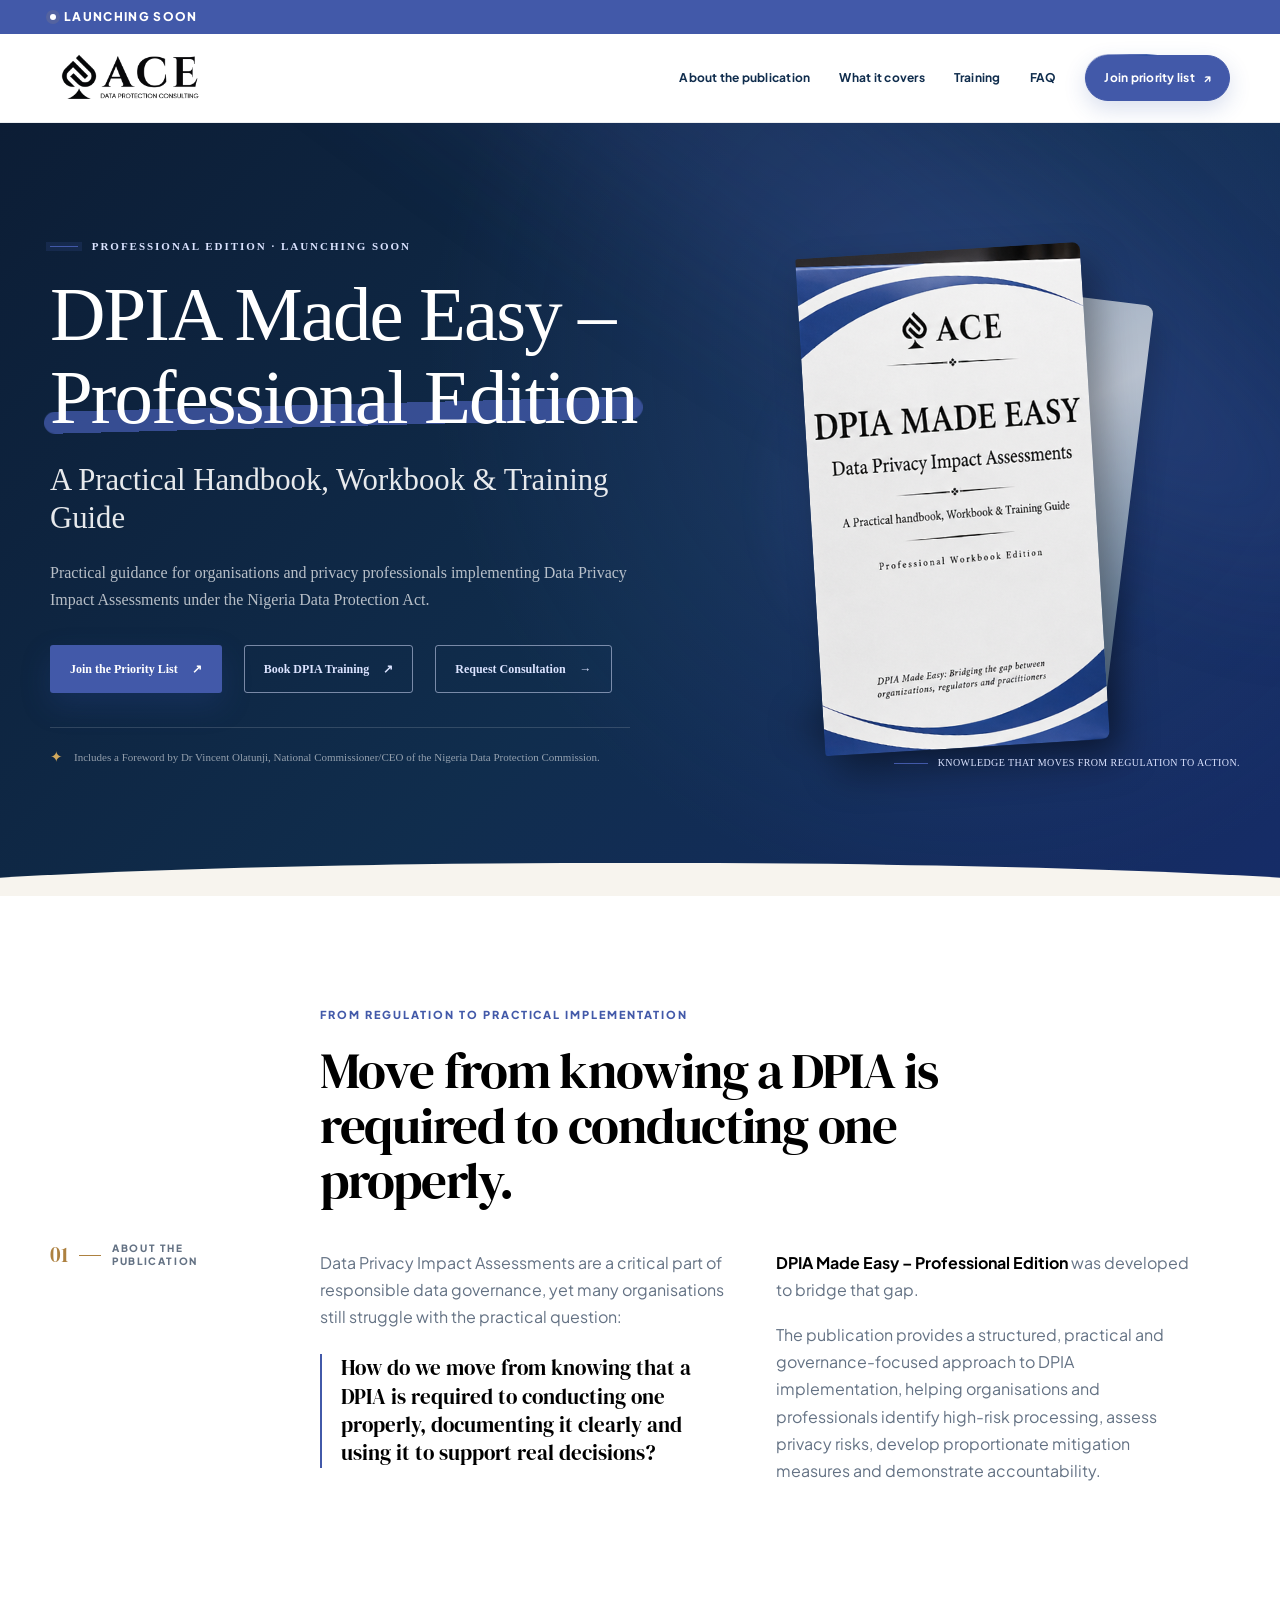
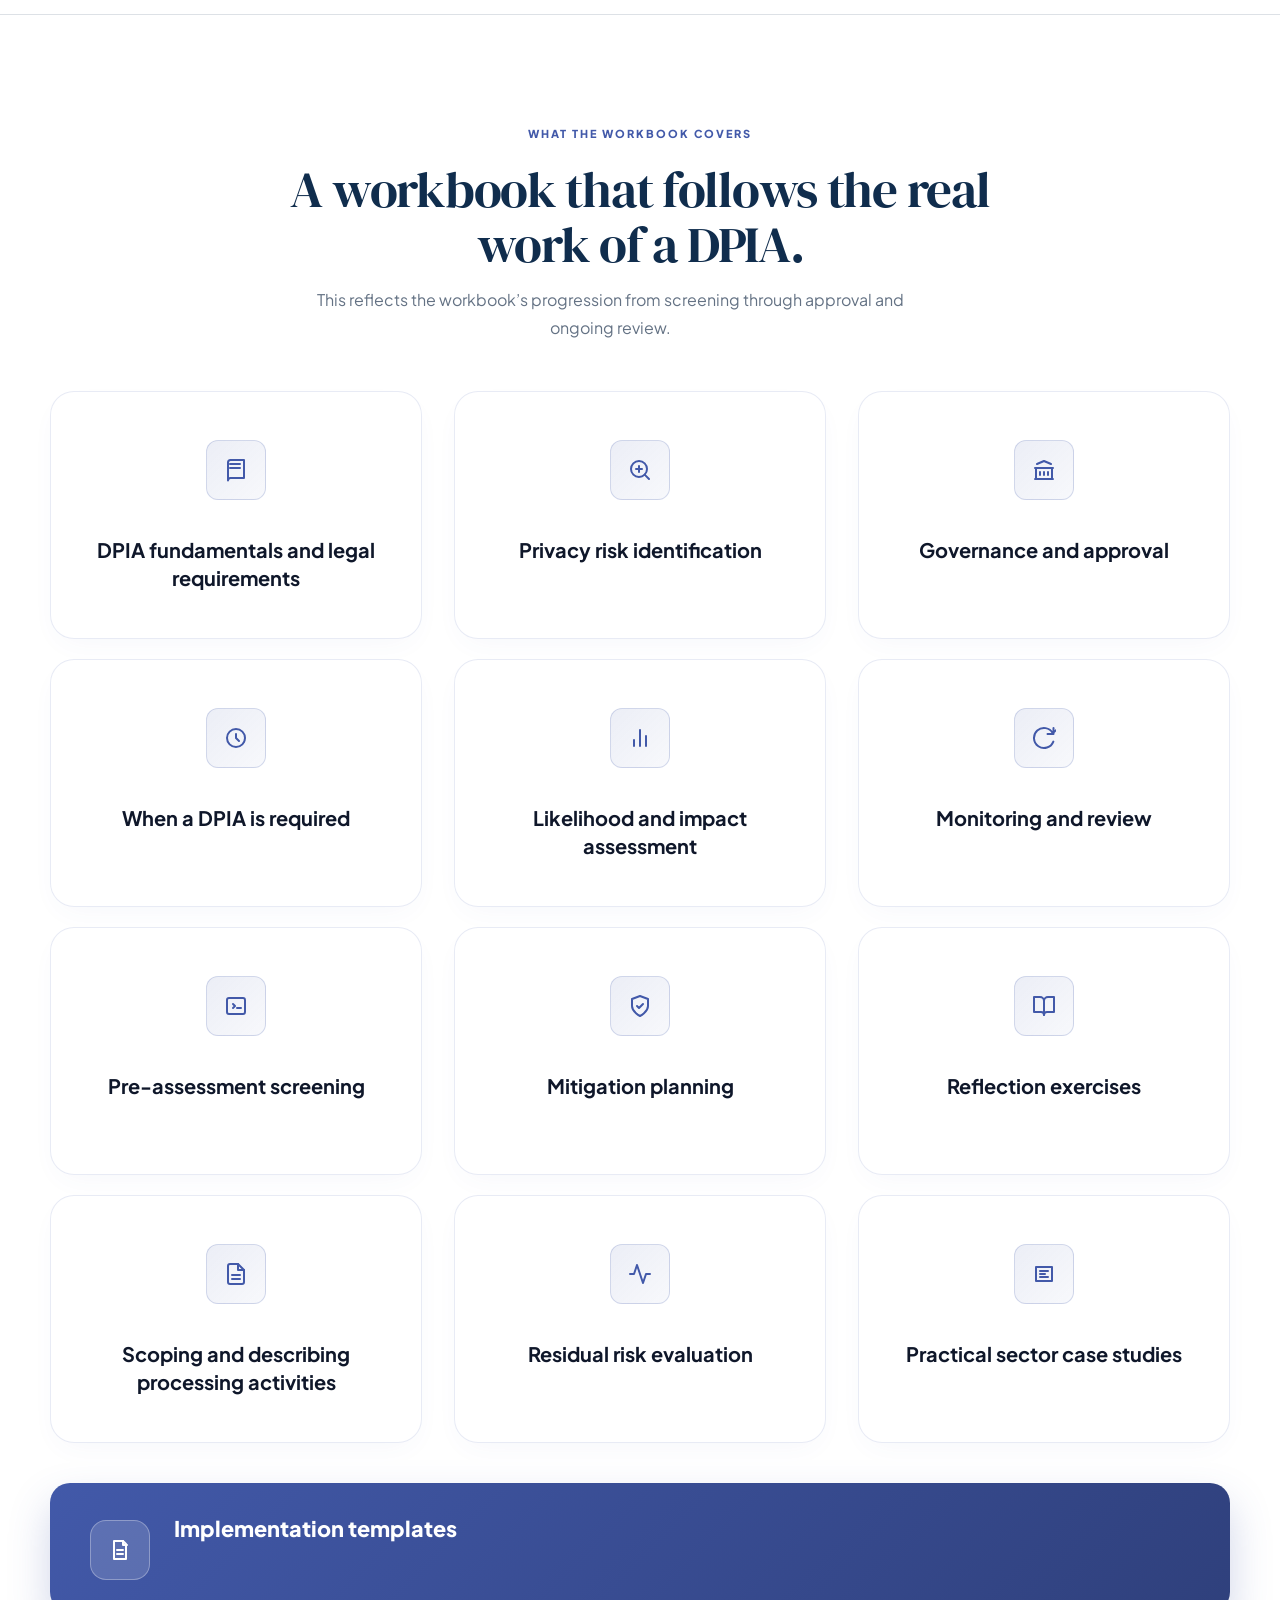
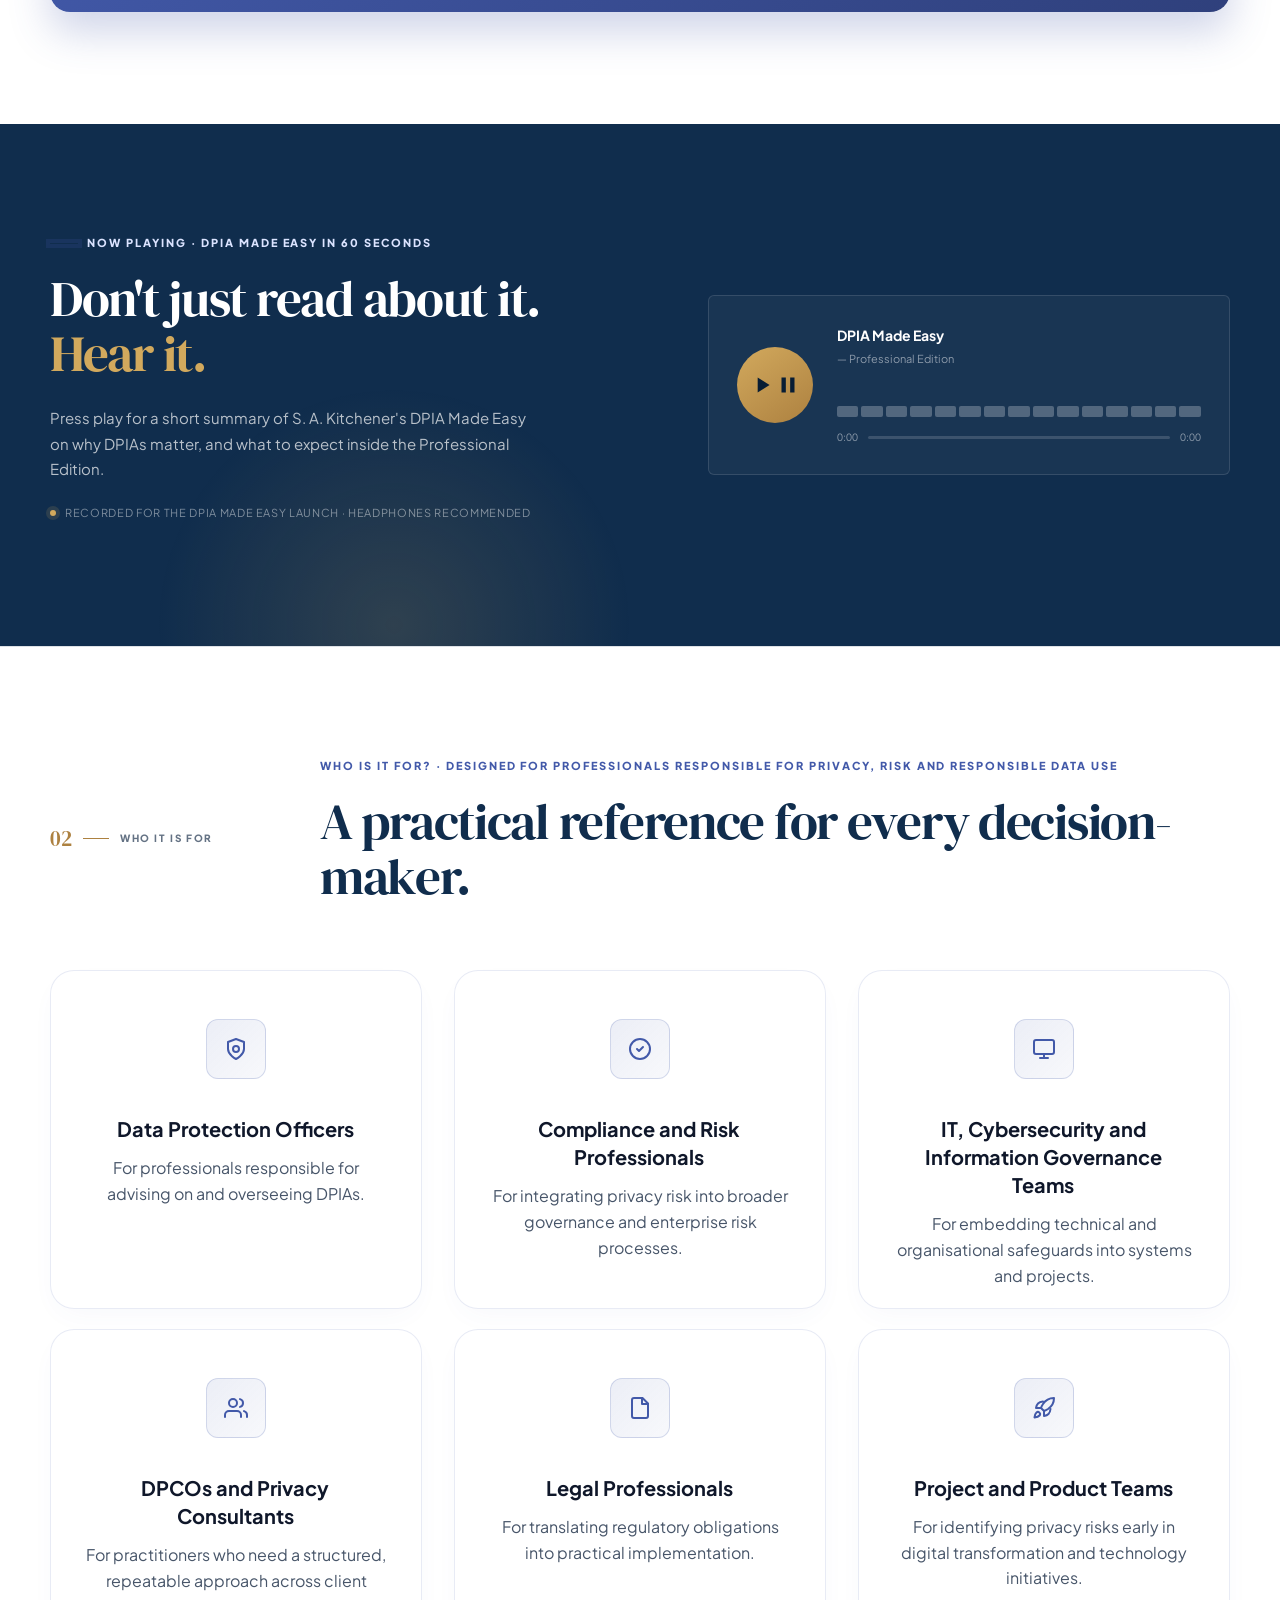
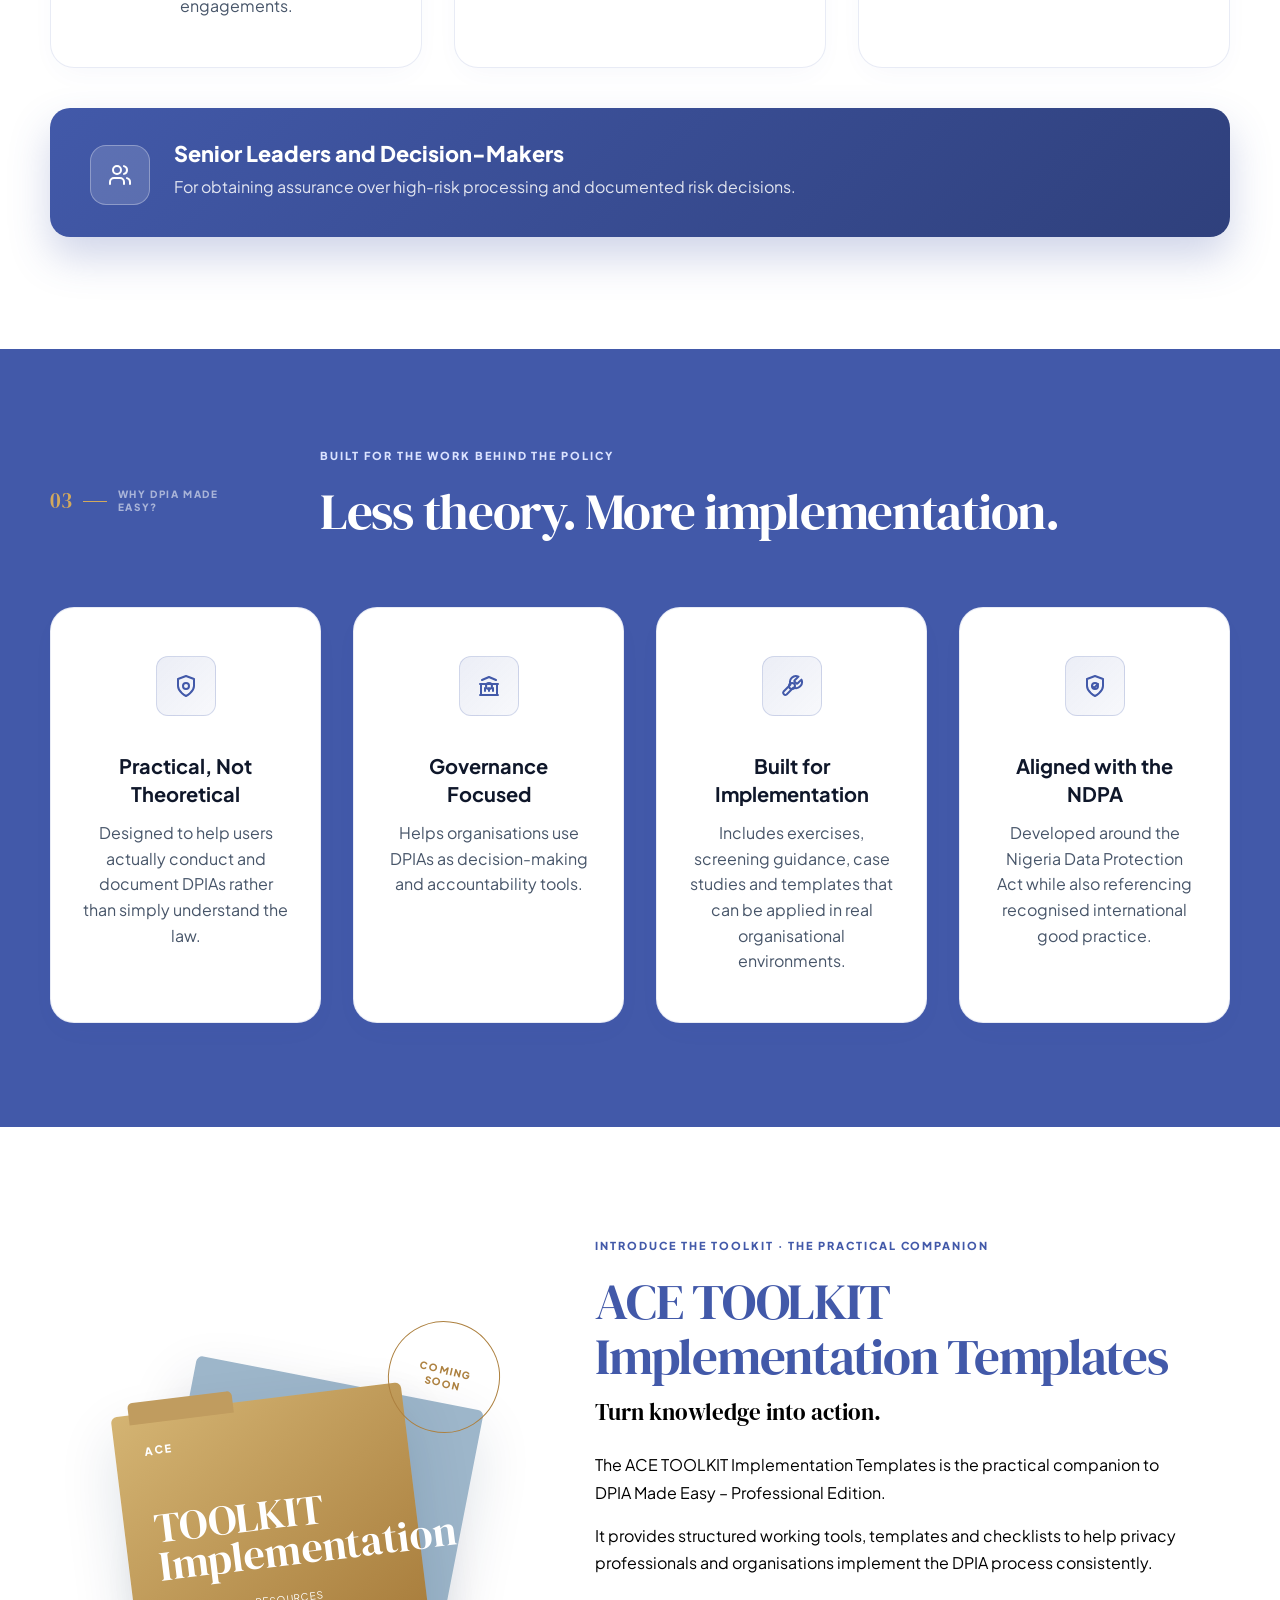
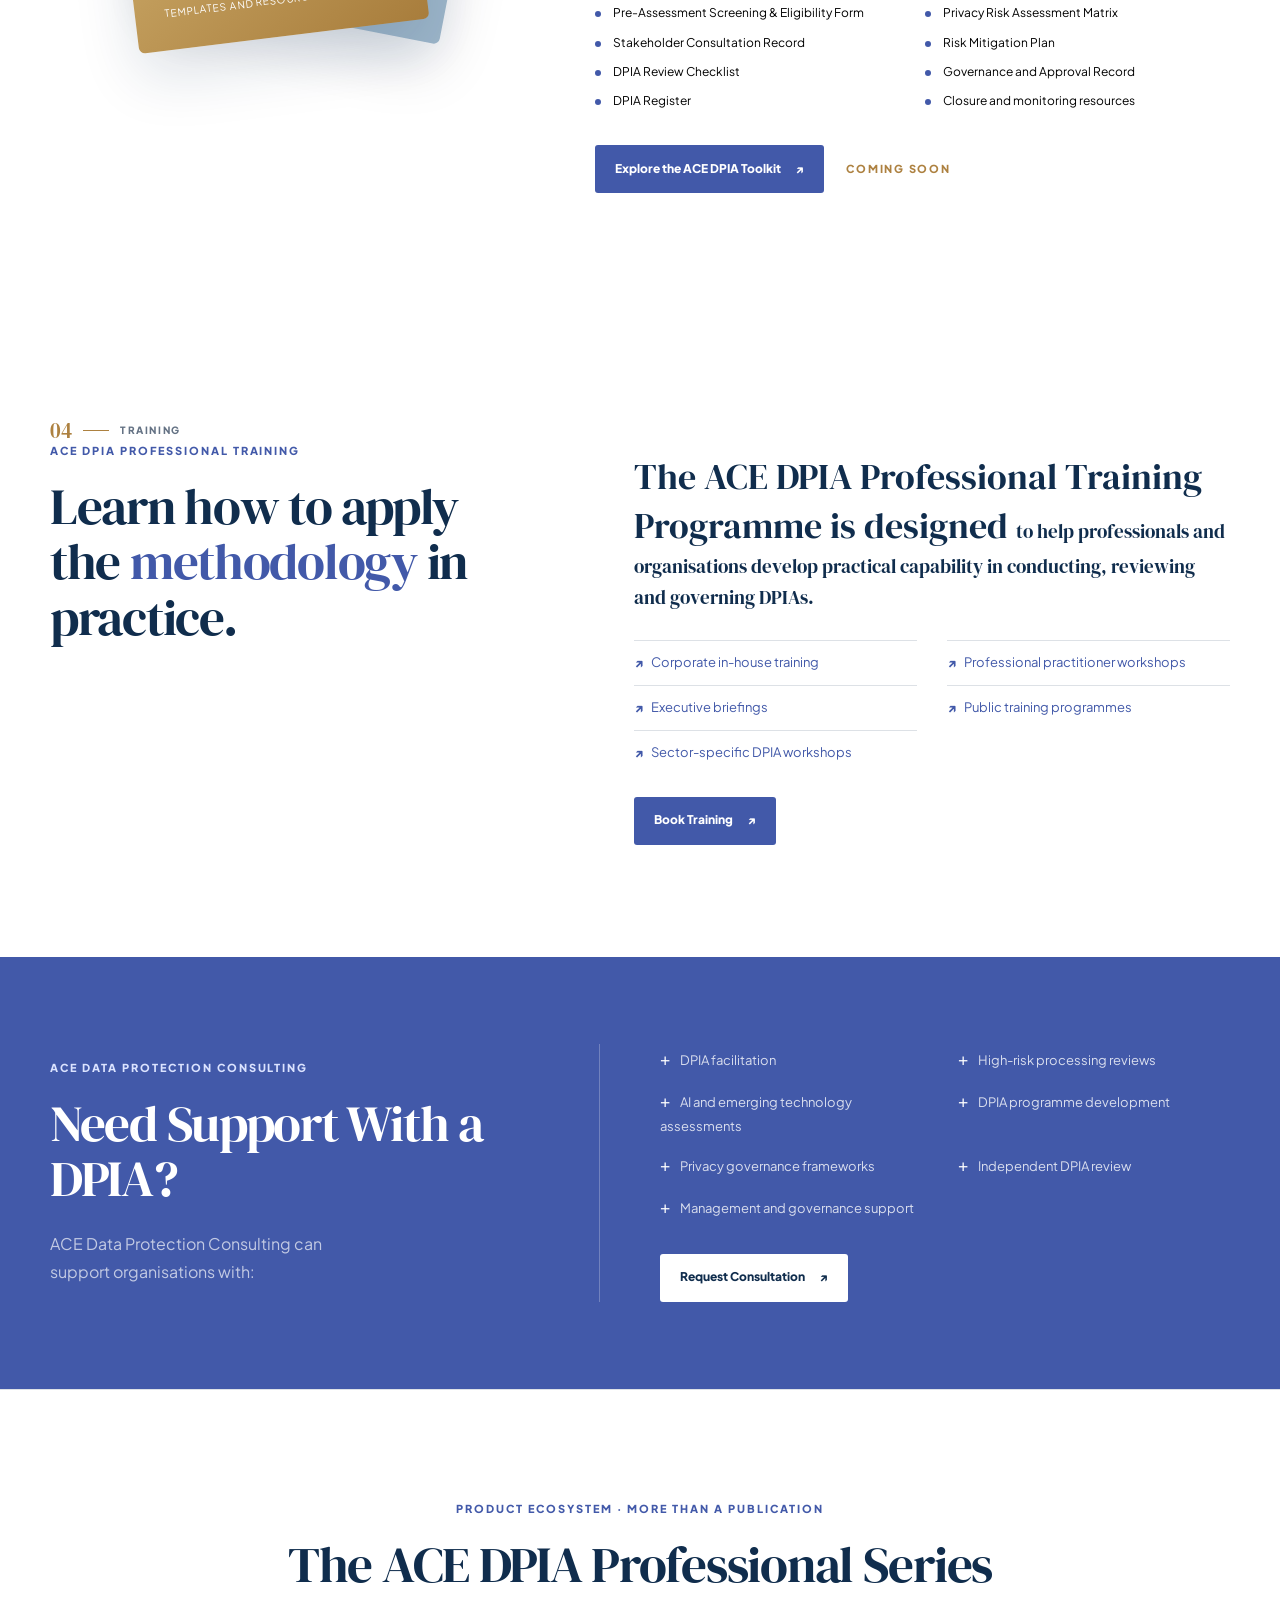
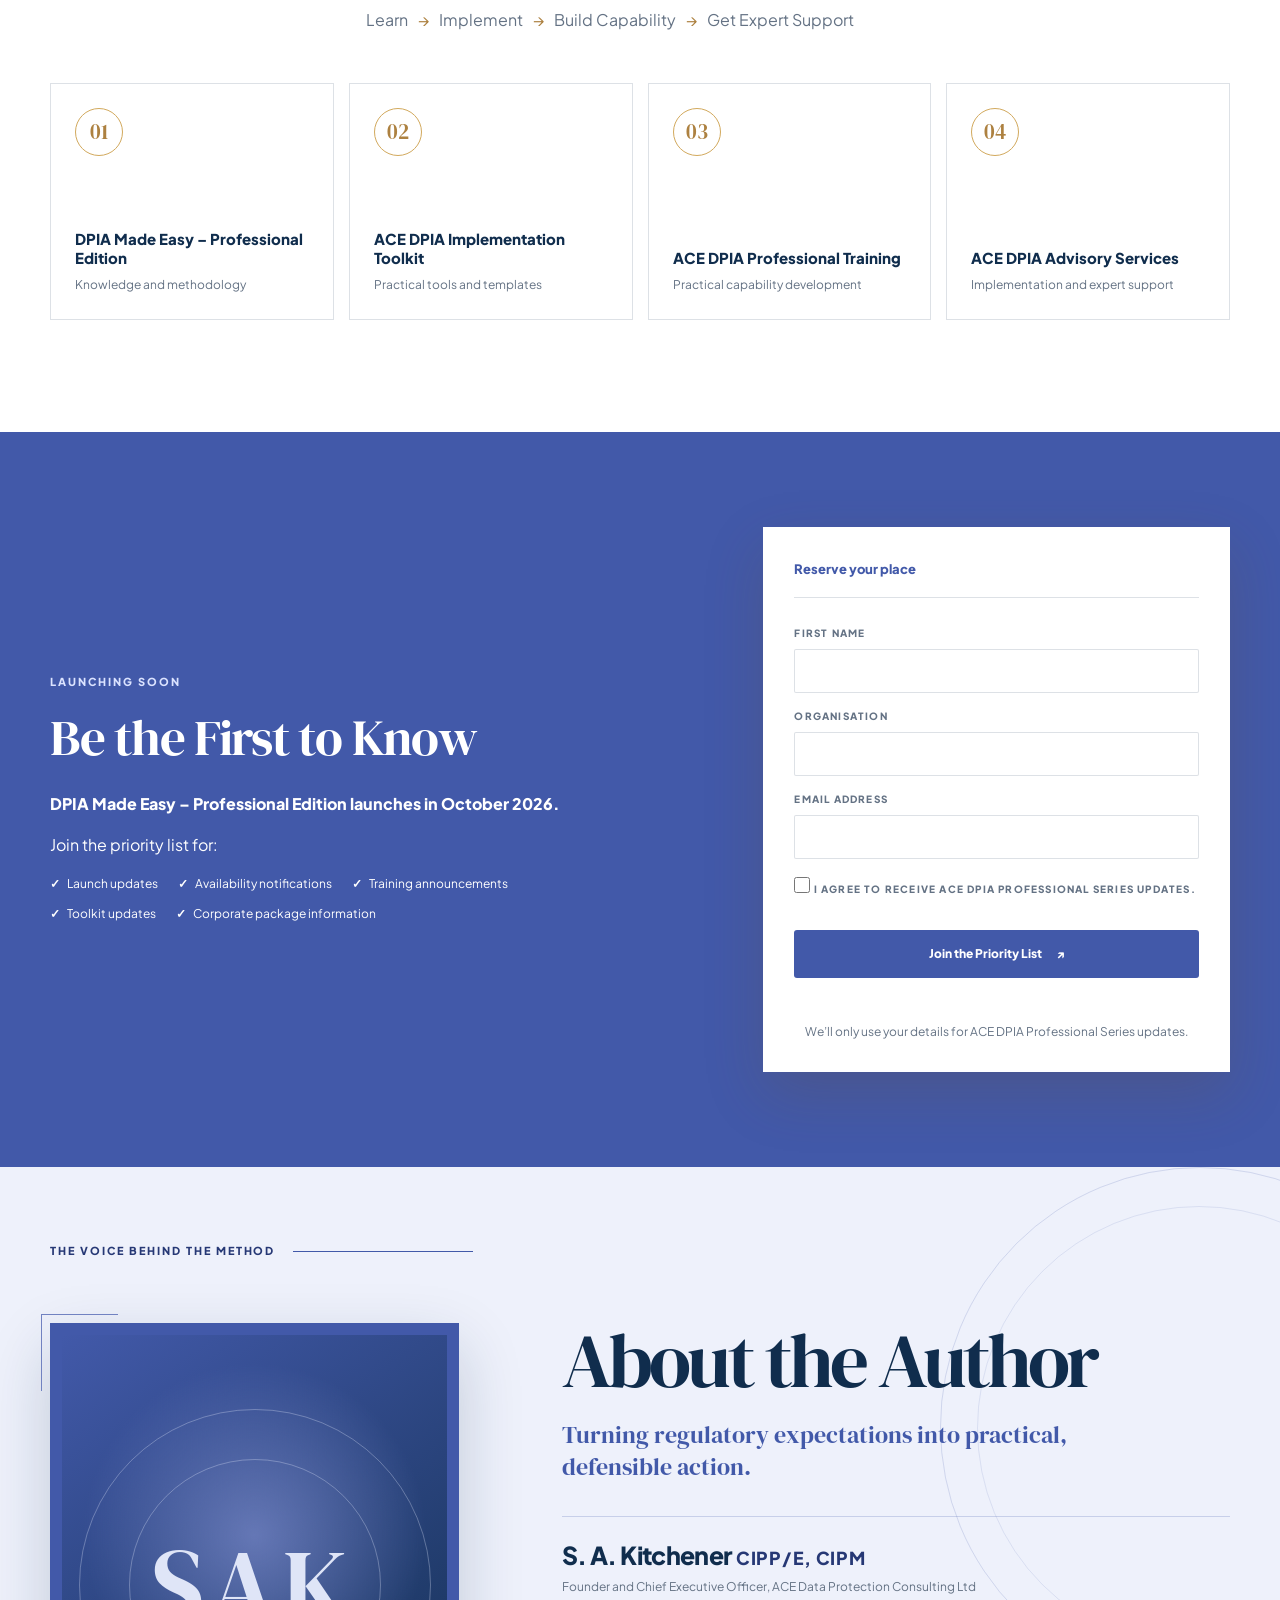
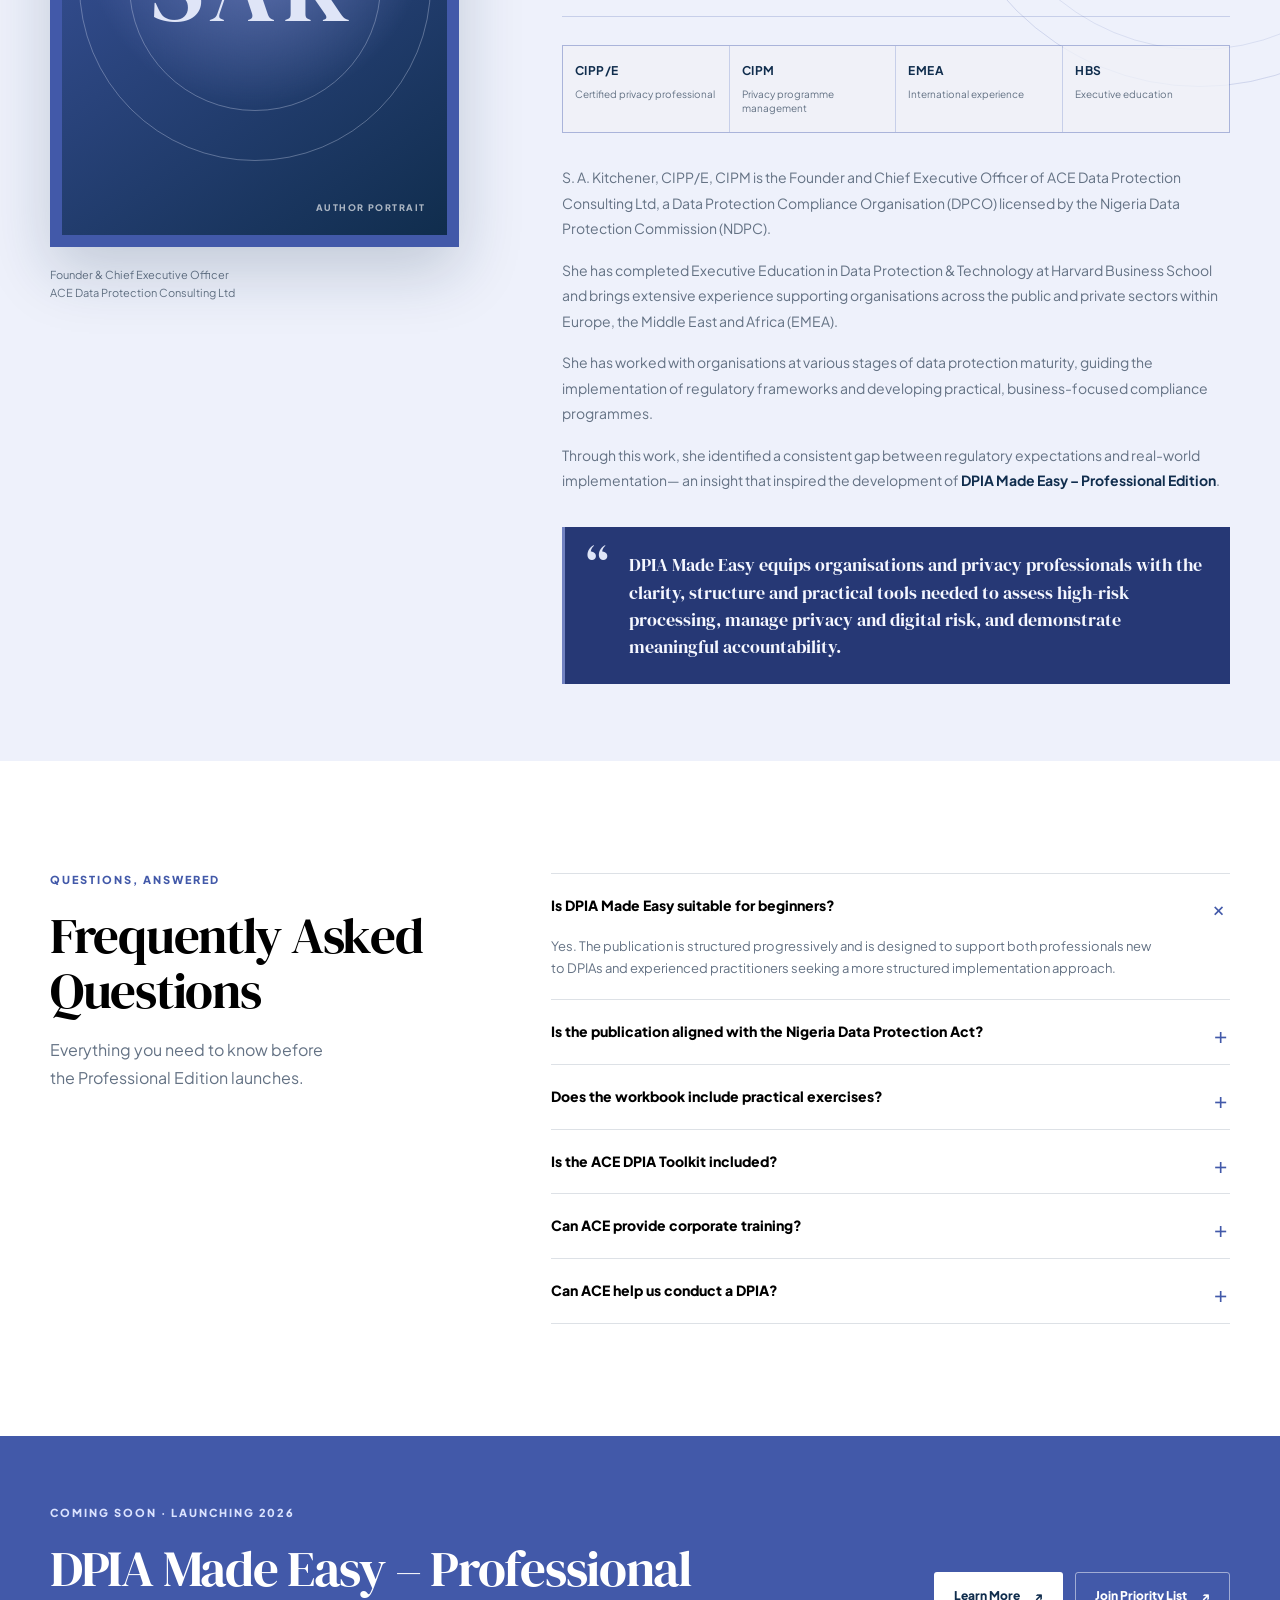
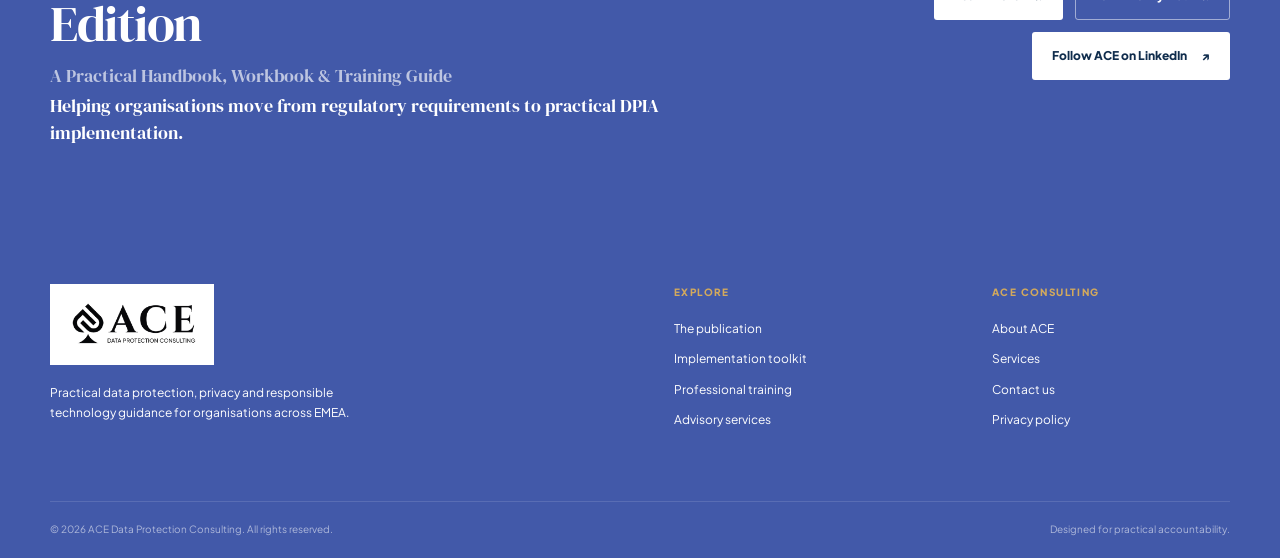
==== ebook/index.html @ 7632301b "t and c css updated" ====
<!doctype html>
<html lang="en">

<head>
  <meta charset="utf-8">
  <meta name="viewport" content="width=device-width, initial-scale=1">
  <meta name="description"
    content="DPIA Made Easy – Professional Edition: a practical handbook, workbook and training guide for implementing Data Privacy Impact Assessments under the Nigeria Data Protection Act.">
  <meta name="author" content="ACE Data Protection Consulting">
  <meta name="theme-color" content="#4259A9">
  <title>DPIA Made Easy – Professional Edition | ACE Data Protection Consulting</title>
  <link rel="shortcut icon" href="../images/favicon.png" type="image/x-icon">
  <link rel="icon" href="../images/favicon.png" type="image/x-icon">
  <link rel="preconnect" href="https://fonts.googleapis.com">
  <link rel="preconnect" href="https://fonts.gstatic.com" crossorigin>
  <link
    href="https://fonts.googleapis.com/css2?family=DM+Serif+Display&family=Plus+Jakarta+Sans:wght@400;500;600;700;800&display=swap"
    rel="stylesheet">
  <link rel="stylesheet" href="css/dpia-home.css">

  <!-- LUXURY BRANDED WORKBOOK SECTION START -->
  <style>
    /* Ensure actual sections are hidden immediately on page start */
    #hero-actual,
    #intro-actual,
    #workbook-actual,
    #audience-actual,
    #benefits-actual,
    #toolkit-actual,
    #training-actual,
    #consultation-actual,
    #ecosystem-actual,
    #priority-actual,
    #faq-actual,
    #final-actual,
    #about-author-actual,
    #audio-actual {
      display: none;
      opacity: 0;
    }

    /* --- HERO SKELETON STYLES --- */
    .hero-skeleton-wrapper {
      position: relative;
      background: #0f172a;
      /* Match your hero background color */
      padding: 100px 0;
      overflow: hidden;
    }

    .skel-shimmer {
      background: linear-gradient(90deg,
          rgba(66, 89, 169, 0.05) 0%,
          rgba(66, 89, 169, 0.15) 50%,
          rgba(66, 89, 169, 0.05) 100%);
      background-size: 200% 100%;
      animation: skel-load 1.8s infinite ease-in-out;
      border-radius: 4px;
    }

    @keyframes skel-load {
      0% {
        background-position: 200% 0;
      }

      100% {
        background-position: -200% 0;
      }
    }

    /* Shapes to match your Hero */
    .skel-eyebrow {
      width: 200px;
      height: 12px;
      border-radius: 20px;
      margin-bottom: 24px;
    }

    .skel-title {
      width: 85%;
      height: 50px;
      margin-bottom: 20px;
    }

    .skel-subtitle {
      width: 60%;
      height: 24px;
      margin-bottom: 20px;
    }

    .skel-desc {
      width: 95%;
      height: 16px;
      margin-bottom: 10px;
    }

    .skel-btn {
      width: 160px;
      height: 48px;
      border-radius: 50px;
      display: inline-block;
      margin-right: 15px;
    }

    .skel-book {
      width: 320px;
      height: 480px;
      border-radius: 12px;
      margin: 0 auto;
    }


    /* --- INTRO SECTION SKELETON SHAPES --- */
    .skel-intro-wrapper {
      background: #fffdf9;
      /* Match your section-cream color */
      padding: 80px 0;
    }

    .skel-label-box {
      width: 120px;
      height: 14px;
      margin-bottom: 10px;
    }

    .skel-intro-eyebrow {
      width: 250px;
      height: 12px;
      margin-bottom: 20px;
    }

    .skel-intro-h2 {
      width: 90%;
      height: 40px;
      margin-bottom: 30px;
    }

    .skel-text-line {
      width: 100%;
      height: 14px;
      margin-bottom: 12px;
    }

    .skel-blockquote {
      width: 100%;
      height: 80px;
      margin: 20px 0;
      border-left: 4px solid rgba(66, 89, 169, 0.1);
      background: rgba(66, 89, 169, 0.02);
    }


    /* --- WORKBOOK SECTION SKELETON --- */
    .skel-workbook-wrapper {
      background: #f8faff;
      /* Match your section-light color */
      padding: 100px 0;
    }

    .skel-card-elite {
      background: #ffffff;
      border: 1px solid rgba(66, 89, 169, 0.08);
      border-radius: 16px;
      padding: 1.5rem;
      display: flex;
      align-items: center;
      gap: 1.25rem;
      height: 80px;
      /* Match your actual card height */
    }

    .skel-spotlight-elite {
      grid-column: 1 / -1;
      height: 100px;
      background: rgba(66, 89, 169, 0.05);
      border-radius: 20px;
      margin-top: 1rem;
    }

    .skel-icon-box {
      width: 50px;
      height: 50px;
      border-radius: 12px;
      flex-shrink: 0;
    }

    .skel-card-title {
      width: 70%;
      height: 16px;
      border-radius: 4px;
    }

    /* --- AUDIENCE SECTION SKELETON --- */
    .skel-audience-wrapper {
      background: #fffdf9;
      /* Match your section-cream color */
      padding: 80px 0;
    }

    .skel-audience-card {
      background: #ffffff;
      border: 1px solid rgba(66, 89, 169, 0.08);
      border-radius: 20px;
      padding: 2.5rem 2rem;
      height: 220px;
      /* Match your actual card height */
    }

    .skel-audience-wide {
      grid-column: 1 / -1;
      height: 180px;
    }

    .skel-card-num {
      width: 40px;
      height: 40px;
      border-radius: 10px;
      margin-bottom: 1.5rem;
    }

    .skel-card-h3 {
      width: 70%;
      height: 20px;
      margin-bottom: 1rem;
    }

    .skel-card-p {
      width: 100%;
      height: 14px;
      margin-bottom: 8px;
    }



    /* --- BENEFITS SECTION SKELETON (DARK THEME) --- */
    .skel-benefits-wrapper {
      background: #0f172a;
      /* Match your section-dark color */
      padding: 100px 0;
    }

    .skel-benefit-block {
      background: rgba(255, 255, 255, 0.03);
      border: 1px solid rgba(66, 89, 169, 0.15);
      border-radius: 16px;
      padding: 2rem;
      height: 200px;
      /* Match your actual block height */
    }

    .skel-benefit-index {
      width: 30px;
      height: 18px;
      margin-bottom: 1.5rem;
      opacity: 0.5;
    }

    .skel-benefit-h3 {
      width: 80%;
      height: 22px;
      margin-bottom: 1rem;
    }

    .skel-benefit-p {
      width: 100%;
      height: 14px;
      margin-bottom: 8px;
      opacity: 0.7;
    }

    /* Darker Shimmer for Dark Backgrounds */
    .skel-benefits-wrapper .skel-shimmer {
      background: linear-gradient(90deg,
          rgba(66, 89, 169, 0.1) 0%,
          rgba(66, 89, 169, 0.25) 50%,
          rgba(66, 89, 169, 0.1) 100%);
      background-size: 200% 100%;
    }


    .skel-audio-wrapper {
      background: #0f172a;
      padding: 100px 0;
    }

    .skel-audio-player {
      flex: 0 0 340px;
      display: flex;
      align-items: center;
      gap: 20px;
      padding: 28px;
      background: rgba(255, 255, 255, 0.03);
      border-radius: 6px;
    }

    .skel-audio-bars {
      flex: 1;
      display: flex;
      align-items: flex-end;
      gap: 4px;
      height: 40px;
    }

    .skel-audio-bars span {
      flex: 1;
      height: 60%;
      border-radius: 2px;
      background: rgba(210, 169, 93, 0.15);
    }

    .skel-audio-bars span:nth-child(2n) {
      height: 90%;
    }

    .skel-audio-bars span:nth-child(3n) {
      height: 40%;
    }


    /* --- TRAINING SECTION SKELETON --- */
    .skel-training-wrapper {
      background: #fffdf9;
      /* Match your section-cream color */
      padding: 100px 0;
    }

    .skel-training-types {
      display: flex;
      flex-wrap: wrap;
      gap: 12px;
      margin: 25px 0;
    }

    .skel-training-tag {
      width: 180px;
      height: 36px;
      border-radius: 6px;
      background: rgba(66, 89, 169, 0.05);
    }

    .skel-lead-text {
      width: 100%;
      height: 24px;
      margin-bottom: 12px;
      border-radius: 4px;
    }



    /* --- CONSULTATION SECTION SKELETON (NAVY THEME) --- */
    .skel-consultation-wrapper {
      background: #0f172a;
      /* Match your section-navy color */
      padding: 100px 0;
    }

    .skel-consultation-list {
      display: flex;
      flex-wrap: wrap;
      gap: 12px;
      margin-bottom: 30px;
    }

    .skel-consultation-tag {
      width: 200px;
      height: 32px;
      border-radius: 6px;
      background: rgba(255, 255, 255, 0.05);
    }

    .skel-white-btn {
      width: 220px;
      height: 52px;
      border-radius: 50px;
      background: #ffffff;
      opacity: 0.2;
    }


    /* --- ECOSYSTEM SECTION SKELETON --- */
    .skel-ecosystem-wrapper {
      background: #f8faff;
      /* Match your section-light color */
      padding: 100px 0;
    }

    .skel-flow-line {
      width: 300px;
      height: 12px;
      margin: 0 auto;
      border-radius: 20px;
      opacity: 0.4;
    }

    .skel-series-card {
      background: #ffffff;
      border: 1px solid rgba(66, 89, 169, 0.08);
      border-radius: 16px;
      padding: 1.5rem;
      display: flex;
      align-items: center;
      gap: 1.25rem;
      height: 100px;
    }

    .skel-series-icon {
      width: 40px;
      height: 40px;
      border-radius: 50%;
      background: rgba(66, 89, 169, 0.1);
      flex-shrink: 0;
    }

    .skel-series-h3 {
      width: 80%;
      height: 16px;
      margin-bottom: 8px;
    }

    .skel-series-p {
      width: 50%;
      height: 12px;
      opacity: 0.6;
    }


    /* --- PRIORITY SECTION SKELETON (GOLD THEME) --- */
    .skel-priority-wrapper {
      background: #d4af37;
      /* Match your section-gold color */
      padding: 80px 0;
    }

    .skel-priority-benefits {
      display: flex;
      flex-wrap: wrap;
      gap: 10px;
      margin-top: 20px;
    }

    .skel-benefit-tag {
      width: 120px;
      height: 28px;
      border-radius: 4px;
      background: rgba(15, 23, 42, 0.1);
      /* Navy at low opacity */
    }

    .skel-form-box {
      background: #ffffff;
      border-radius: 12px;
      padding: 2.5rem;
      width: 100%;
      max-width: 450px;
      box-shadow: 0 20px 40px rgba(0, 0, 0, 0.1);
    }

    .skel-input-line {
      width: 100%;
      height: 45px;
      border-radius: 6px;
      margin-bottom: 20px;
      background: #f1f5f9;
    }

    .skel-label-line {
      width: 40%;
      height: 12px;
      margin-bottom: 8px;
    }


    /* --- FAQ SECTION SKELETON --- */
    .skel-faq-wrapper {
      background: #fffdf9;
      /* Match your section-cream color */
      padding: 80px 0;
    }

    .skel-faq-list {
      display: flex;
      flex-direction: column;
      gap: 15px;
    }

    .skel-faq-item {
      width: 100%;
      height: 56px;
      /* Match your summary height */
      background: #ffffff;
      border: 1px solid rgba(66, 89, 169, 0.08);
      border-radius: 8px;
      display: flex;
      align-items: center;
      padding: 0 20px;
    }

    .skel-faq-line {
      width: 70%;
      height: 14px;
      border-radius: 4px;
    }


    /* --- FINAL BANNER SECTION SKELETON (DARK THEME) --- */
    .skel-final-wrapper {
      background: #0f172a;
      /* Match your section-dark color */
      padding: 80px 0;
    }

    .skel-final-inner {
      display: flex;
      justify-content: space-between;
      align-items: center;
      gap: 40px;
    }

    .skel-final-btn {
      width: 180px;
      height: 50px;
      border-radius: 50px;
      margin-left: 15px;
    }

    @media (max-width: 768px) {
      .skel-final-inner {
        flex-direction: column;
        text-align: center;
      }

      .skel-final-btn {
        margin: 10px 0;
      }
    }

    /* The ebook page already defines .skel-shimmer and @keyframes skel-load. */
    .skel-author-wrapper {
      overflow: hidden;
      padding: 0 0;
      background: #eef1fb;
    }

    .skel-author-intro {
      display: flex;
      align-items: center;
      gap: 18px;
      margin-bottom: 60px;
    }

    .skel-author-eyebrow {
      width: 210px;
      height: 12px;
      border-radius: 20px;
    }

    .skel-author-rule {
      width: 86px;
      height: 1px;
    }

    .skel-author-grid {
      display: grid;
      grid-template-columns: minmax(280px, 0.76fr) minmax(0, 1.24fr);
      align-items: start;
      gap: 80px;
    }

    .skel-author-visual {
      width: 100%;
      max-width: 430px;
    }

    .skel-author-portrait {
      position: relative;
      display: flex;
      min-height: 500px;
      align-items: center;
      justify-content: center;
      overflow: hidden;
      border-radius: 2px;
      background-color: rgba(66, 89, 169, 0.12);
    }

    .skel-author-ring {
      position: absolute;
      width: 350px;
      height: 350px;
      border: 1px solid rgba(66, 89, 169, 0.16);
      border-radius: 50%;
    }

    .skel-author-initials {
      position: relative;
      z-index: 1;
      width: 150px;
      height: 78px;
    }

    .skel-author-portrait-label {
      position: absolute;
      right: 22px;
      bottom: 20px;
      width: 92px;
      height: 9px;
    }

    .skel-author-caption {
      display: flex;
      gap: 14px;
      margin-top: 19px;
    }

    .skel-author-caption-number {
      width: 18px;
      height: 10px;
      flex: 0 0 18px;
      margin-top: 3px;
    }

    .skel-author-caption-line {
      width: 265px;
      height: 10px;
      margin-bottom: 8px;
    }

    .skel-author-caption-line-short {
      width: 180px;
    }

    .skel-author-copy {
      width: 100%;
      max-width: 700px;
    }

    .skel-author-title {
      width: min(420px, 80%);
      height: 68px;
      margin-bottom: 22px;
    }

    .skel-author-lead {
      width: min(520px, 92%);
      height: 18px;
      margin-bottom: 9px;
    }

    .skel-author-lead-short {
      width: 64%;
      margin-bottom: 32px;
    }

    .skel-author-identity {
      padding: 22px 0 20px;
      border-top: 1px solid rgba(66, 89, 169, 0.16);
      border-bottom: 1px solid rgba(66, 89, 169, 0.16);
    }

    .skel-author-name {
      width: 270px;
      height: 21px;
      margin-bottom: 10px;
    }

    .skel-author-role {
      width: 390px;
      max-width: 90%;
      height: 12px;
    }

    .skel-author-credentials {
      display: grid;
      grid-template-columns: repeat(4, 1fr);
      gap: 1px;
      margin: 28px 0 32px;
      background: rgba(66, 89, 169, 0.16);
    }

    .skel-author-credential {
      min-height: 86px;
      background-color: rgba(66, 89, 169, 0.08);
    }

    .skel-author-bio-line {
      width: 100%;
      height: 14px;
      margin-bottom: 10px;
    }

    .skel-author-bio-line-short {
      width: 72%;
      margin-bottom: 22px;
    }

    .skel-author-bio-line-medium {
      width: 84%;
    }

    .skel-author-quote {
      width: 100%;
      height: 86px;
      margin-top: 34px;
      border-left: 4px solid rgba(66, 89, 169, 0.22);
      background-color: rgba(66, 89, 169, 0.1);
    }

    @media (max-width: 800px) {
      .skel-author-wrapper {
        padding: 80px 0;
      }

      .skel-author-grid {
        grid-template-columns: 1fr;
        gap: 52px;
      }

      .skel-author-visual {
        width: min(100%, 430px);
        margin: 0 auto;
      }

      .skel-author-copy {
        max-width: none;
      }
    }

    @media (max-width: 560px) {
      .skel-author-intro {
        align-items: flex-start;
        flex-direction: column;
        gap: 12px;
        margin-bottom: 38px;
      }

      .skel-author-rule {
        width: 72px;
      }

      .skel-author-portrait {
        min-height: 390px;
      }

      .skel-author-ring {
        width: 285px;
        height: 285px;
      }

      .skel-author-credentials {
        grid-template-columns: repeat(2, 1fr);
      }
    }

    @media (prefers-reduced-motion: reduce) {
      .skel-author-wrapper .skel-shimmer {
        animation: none;
      }
    }


    /* Premium editorial author section — uses the ebook page’s existing ACE tokens. */
    .author-editorial {
      --author-blue: #4259a9;
      --author-blue-light: #eef1fb;
      --author-blue-soft: #dfe5f7;
      --author-blue-mid: #7182c1;
      --author-blue-dark: #263875;
      --author-blue-deep: #102d4d;
      position: relative;
      overflow: hidden;
      padding: clamp(56px, 6vw, 100px) 0;
      background: var(--cream);
    }

    .author-editorial__ornament {
      position: absolute;
      top: 0;
      right: -180px;
      width: 520px;
      height: 520px;
      border: 1px solid rgba(210, 169, 93, 0.16);
      border-radius: 50%;
      pointer-events: none;
    }

    .author-editorial__ornament::after {
      position: absolute;
      top: 38px;
      right: 38px;
      width: 442px;
      height: 442px;
      border: 1px solid rgba(210, 169, 93, 0.1);
      border-radius: 50%;
      content: "";
    }

    .author-editorial__intro {
      display: flex;
      align-items: center;
      gap: 18px;
      margin-bottom: clamp(38px, 5vw, 68px);
    }

    .author-editorial__eyebrow {
      margin: 0;
      color: var(--gold-deep);
      white-space: nowrap;
    }

    .author-editorial__rule {
      display: block;
      width: min(180px, 20vw);
      height: 1px;
      background: var(--gold);
    }

    .author-editorial__grid {
      display: grid;
      grid-template-columns: minmax(280px, 0.76fr) minmax(0, 1.24fr);
      align-items: start;
      gap: clamp(52px, 8vw, 120px);
    }

    .author-editorial__portrait-column {
      position: relative;
      z-index: 1;
      max-width: 430px;
    }

    .author-editorial__portrait {
      position: relative;
      padding: 12px;
      background: var(--gold);
      box-shadow: 0 24px 60px rgba(16, 45, 77, 0.16);
    }

    .author-editorial__portrait::before {
      position: absolute;
      top: -9px;
      left: -9px;
      width: 76px;
      height: 76px;
      border-top: 1px solid var(--gold-deep);
      border-left: 1px solid var(--gold-deep);
      content: "";
    }

    .author-editorial__portrait-inner {
      position: relative;
      display: flex;
      min-height: 500px;
      align-items: center;
      justify-content: center;
      overflow: hidden;
      background:
        radial-gradient(circle at 50% 40%, rgba(66, 89, 169, 0.9), transparent 48%),
        linear-gradient(145deg, var(--blue), var(--navy-deep));
    }

    .author-editorial__portrait-inner::before,
    .author-editorial__portrait-inner::after {
      position: absolute;
      border: 1px solid rgba(210, 169, 93, 0.3);
      border-radius: 50%;
      content: "";
    }

    .author-editorial__portrait-inner::before {
      width: 350px;
      height: 350px;
    }

    .author-editorial__portrait-inner::after {
      width: 250px;
      height: 250px;
    }

    .author-editorial__initials {
      position: relative;
      z-index: 1;
      color: var(--gold);
      font-family: var(--serif);
      font-size: clamp(4.3rem, 8vw, 6.8rem);
      letter-spacing: 0.08em;
      line-height: 1;
    }

    .author-editorial__portrait-label {
      position: absolute;
      right: 22px;
      bottom: 20px;
      z-index: 1;
      color: rgba(255, 255, 255, 0.64);
      font-size: 9px;
      font-weight: 800;
      letter-spacing: 0.16em;
      text-transform: uppercase;
    }

    .author-editorial__caption {
      display: flex;
      align-items: flex-start;
      gap: 14px;
      margin-top: 19px;
      color: var(--muted);
      font-size: 11px;
      line-height: 1.65;
    }

    .author-editorial__caption-number {
      color: var(--gold-deep);
      font-size: 10px;
      font-weight: 800;
      letter-spacing: 0.1em;
    }

    .author-editorial__content {
      position: relative;
      z-index: 1;
      max-width: 700px;
    }

    .author-editorial h2 {
      margin: 0;
      color: var(--navy);
      font-family: var(--serif);
      font-size: clamp(3rem, 6vw, 5.4rem);
      font-weight: 400;
      letter-spacing: -0.05em;
      line-height: 0.98;
    }

    .author-editorial__lead {
      max-width: 520px;
      margin: 21px 0 32px;
      color: var(--blue);
      font-family: var(--serif);
      font-size: clamp(1.2rem, 2vw, 1.5rem);
      line-height: 1.35;
    }

    .author-editorial__identity {
      padding: 22px 0 20px;
      border-top: 1px solid var(--line);
      border-bottom: 1px solid var(--line);
    }

    .author-editorial__identity h3 {
      margin: 0 0 6px;
      color: var(--navy);
      font-size: clamp(1.25rem, 2vw, 1.55rem);
      font-weight: 800;
      letter-spacing: -0.025em;
    }

    .author-editorial__identity h3 span {
      color: var(--gold-deep);
      font-size: 0.72em;
      letter-spacing: 0.04em;
    }

    .author-editorial__identity p {
      margin: 0;
      color: var(--muted);
      font-size: 12px;
      line-height: 1.6;
    }

    .author-editorial__credentials {
      display: grid;
      grid-template-columns: repeat(4, 1fr);
      gap: 1px;
      margin: 28px 0 32px;
      border: 1px solid var(--line);
      background: var(--line);
    }

    .author-editorial__credential {
      min-height: 86px;
      padding: 15px 12px;
      background: var(--cream);
    }

    .author-editorial__credential strong {
      display: block;
      margin-bottom: 5px;
      color: var(--navy);
      font-size: 12px;
      letter-spacing: 0.04em;
    }

    .author-editorial__credential span {
      display: block;
      color: var(--muted);
      font-size: 10px;
      line-height: 1.45;
    }

    .author-editorial__bio {
      color: var(--muted);
      font-size: 14px;
      line-height: 1.82;
    }

    .author-editorial__bio p {
      margin: 0 0 16px;
    }

    .author-editorial__bio p:last-child {
      margin-bottom: 0;
    }

    .author-editorial__bio em {
      color: var(--navy);
      font-style: normal;
      font-weight: 700;
    }

    .author-editorial__quote {
      position: relative;
      margin: 34px 0 0;
      padding: 24px 28px 24px 64px;
      border-left: 3px solid var(--gold);
      background: var(--navy);
    }

    .author-editorial__quote-mark {
      position: absolute;
      top: 12px;
      left: 21px;
      color: var(--gold);
      font-family: var(--serif);
      font-size: 3.4rem;
      line-height: 1;
    }

    .author-editorial__quote p {
      margin: 0;
      color: rgba(255, 255, 255, 0.82);
      font-family: var(--serif);
      font-size: 1.12rem;
      line-height: 1.52;
    }

    @media (max-width: 800px) {
      .author-editorial__grid {
        grid-template-columns: 1fr;
        gap: 52px;
      }

      .author-editorial__portrait-column {
        width: min(100%, 430px);
        margin: 0 auto;
      }

      .author-editorial__content {
        max-width: none;
      }
    }

    @media (max-width: 560px) {
      .author-editorial__intro {
        align-items: flex-start;
        flex-direction: column;
        gap: 12px;
      }

      .author-editorial__rule {
        width: 72px;
      }

      .author-editorial__portrait-inner {
        min-height: 390px;
      }

      .author-editorial__portrait-inner::before {
        width: 285px;
        height: 285px;
      }

      .author-editorial__portrait-inner::after {
        width: 205px;
        height: 205px;
      }

      .author-editorial__credentials {
        grid-template-columns: repeat(2, 1fr);
      }

      .author-editorial__quote {
        padding-right: 18px;
        padding-left: 50px;
      }
    }

    @media (prefers-reduced-motion: reduce) {
      .author-editorial * {
        scroll-behavior: auto;
        transition: none !important;
      }
    }



    .toolkit-modal {
      position: fixed;
      inset: 0;
      z-index: 999;
      display: none;
    }

    .toolkit-modal.is-open {
      display: block;
    }

    .toolkit-modal-backdrop {
      position: absolute;
      inset: 0;
      background: rgba(15, 20, 40, 0.55);
      backdrop-filter: blur(6px);
      -webkit-backdrop-filter: blur(6px);
    }

    .toolkit-modal-panel {
      position: relative;
      z-index: 1;
      max-width: 520px;
      margin: 8vh auto;
      background: #fff;
      border-radius: 12px;
      padding: 40px;
      max-height: 82vh;
      overflow-y: auto;
      box-shadow: 0 20px 60px rgba(0, 0, 0, 0.3);
      opacity: 0;
      transform: translateY(12px);
      transition: opacity 0.25s ease, transform 0.25s ease;
    }

    .toolkit-modal.is-open .toolkit-modal-panel {
      opacity: 1;
      transform: translateY(0);
    }

    .toolkit-modal-close {
      position: absolute;
      top: 16px;
      right: 16px;
      width: 36px;
      height: 36px;
      border: none;
      background: transparent;
      font-size: 24px;
      line-height: 1;
      cursor: pointer;
      color: #333;
    }

    .toolkit-modal-list {
      list-style: none;
      margin: 20px 0;
      padding: 0;
      display: grid;
      gap: 10px;
    }

    .toolkit-modal-list li {
      display: flex;
      align-items: baseline;
      gap: 10px;
      padding: 10px 14px;
      background: #f4f6fb;
      border-radius: 8px;
      font-size: 14px;
      color: #1a1a1a;
    }

    .toolkit-code {
      flex-shrink: 0;
      font-size: 11px;
      font-weight: 700;
      letter-spacing: 0.03em;
      color: #4259A9;
      background: #e8ecf7;
      padding: 3px 8px;
      border-radius: 4px;
      white-space: nowrap;
    }

    body.toolkit-modal-open {
      overflow: hidden;
    }
  </style>

  <style>
    .reveal-section {
      perspective: 1200px;
      transform-style: preserve-3d;
      will-change: opacity, transform;
      transition:
        opacity 760ms cubic-bezier(.22, 1, .36, 1),
        transform 900ms cubic-bezier(.22, 1, .36, 1);
    }

    .reveal-section.reveal-from-left {
      transform: translate3d(-72px, 0, -90px) rotateY(-7deg);
    }

    .reveal-section.reveal-from-right {
      transform: translate3d(72px, 0, -90px) rotateY(7deg);
    }

    .reveal-section.is-visible {
      opacity: 1 !important;
      transform: translate3d(0, 0, 0) rotateY(0deg);
    }

    .reveal-item {
      opacity: 0;
      transform-style: preserve-3d;
      will-change: opacity, transform;
      transition:
        opacity 680ms cubic-bezier(.22, 1, .36, 1),
        transform 760ms cubic-bezier(.22, 1, .36, 1);
    }

    .reveal-item.reveal-item-from-left {
      transform: translate3d(-46px, 18px, -50px) rotateY(-6deg);
    }

    .reveal-item.reveal-item-from-right {
      transform: translate3d(46px, 18px, -50px) rotateY(6deg);
    }

    .reveal-item.is-visible {
      opacity: 1;
      transform: translate3d(0, 0, 0) rotateY(0deg);
    }

    .reveal-section:not(.is-visible) {
      pointer-events: none;
    }

    @media (prefers-reduced-motion: reduce) {

      .reveal-section,
      .reveal-item {
        opacity: 1 !important;
        transform: none !important;
        transition: none !important;
      }
    }
  </style>


  <style>
    /* ACE brand palette override: #4259a9 with coordinated shades. */
    .author-editorial {
      --author-blue: #4259a9;
      --author-blue-light: #eef1fb;
      --author-blue-soft: #dfe5f7;
      --author-blue-mid: #7182c1;
      --author-blue-dark: #263875;
      --author-blue-deep: #102d4d;
      background: var(--author-blue-light);
    }

    .author-editorial__ornament {
      border-color: rgba(66, 89, 169, 0.18);
    }

    .author-editorial__ornament::after {
      border-color: rgba(66, 89, 169, 0.12);
    }

    .author-editorial__eyebrow,
    .author-editorial__caption-number {
      color: var(--author-blue-dark);
    }

    .author-editorial__rule,
    .author-editorial__portrait {
      background: var(--author-blue);
    }

    .author-editorial__portrait {
      box-shadow: 0 24px 60px rgba(16, 45, 77, 0.2);
    }

    .author-editorial__portrait::before {
      border-color: var(--author-blue-mid);
    }

    .author-editorial__portrait-inner {
      background:
        radial-gradient(circle at 50% 40%, rgba(113, 130, 193, 0.82), transparent 48%),
        linear-gradient(145deg, var(--author-blue), var(--author-blue-deep));
    }

    .author-editorial__portrait-inner::before,
    .author-editorial__portrait-inner::after {
      border-color: rgba(223, 229, 247, 0.32);
    }

    .author-editorial__initials {
      color: var(--author-blue-soft);
    }

    .author-editorial h2,
    .author-editorial__identity h3,
    .author-editorial__credential strong {
      color: var(--author-blue-deep);
    }

    .author-editorial__lead {
      color: var(--author-blue);
    }

    .author-editorial__identity {
      border-color: rgba(66, 89, 169, 0.22);
    }

    .author-editorial__identity h3 span {
      color: var(--author-blue-dark);
    }

    .author-editorial__credentials {
      border-color: rgba(66, 89, 169, 0.22);
      background: rgba(66, 89, 169, 0.22);
    }

    .author-editorial__credential {
      background: rgba(255, 255, 255, 0.72);
    }

    .author-editorial__quote {
      border-left-color: var(--author-blue-mid);
      background: var(--author-blue-dark);
    }

    .author-editorial__quote-mark {
      color: var(--author-blue-soft);
    }

    .author-editorial__quote p {
      color: #f5f7ff;
    }


    /* --- EXACT BRAND COLOR (#4259A9) LUXURY STYLING --- */
    .workbook-luxury-elite {
      background: linear-gradient(180deg, #f8faff 0%, #edf2fd 100%);
      color: #1e293b;
      padding: 110px 0;
      font-family: 'Inter', -apple-system, BlinkMacSystemFont, "Segoe UI", Roboto, sans-serif;
    }

    .workbook-luxury-elite .shell {
      max-width: 1320px;
      margin: 0 auto;
      padding: 0 24px;
    }

    .workbook-luxury-elite .section-heading {
      text-align: center;
      margin-bottom: 75px;
    }

    .workbook-luxury-elite .eyebrow {
      display: inline-block;
      text-transform: uppercase;
      letter-spacing: 0.25em;
      font-size: 0.75rem;
      font-weight: 800;
      color: #4259A9;
      margin-bottom: 1rem;
      padding: 6px 16px;
      background: rgba(66, 89, 169, 0.08);
      border-radius: 50px;
    }

    .workbook-luxury-elite h2 {
      font-size: 2.75rem;
      font-weight: 800;
      color: #0f172a;
      margin-bottom: 1.25rem;
      letter-spacing: -0.02em;
      line-height: 1.2;
    }

    .workbook-luxury-elite h2 em {
      color: #4259A9;
      font-style: italic;
    }

    .workbook-luxury-elite .section-heading p {
      color: #475569;
      font-size: 1.15rem;
      max-width: 680px;
      margin: 0 auto;
      line-height: 1.6;
    }

    /* Base Grid (Default 3 Columns for Workbook) */
    .elite-grid {
      display: grid;
      grid-template-columns: repeat(3, 1fr);
      gap: 1.5rem 2rem;
      align-items: stretch;
    }

    /* Modifier for 4-Column Layout (For Benefits) */
    .elite-grid.grid-4-cols {
      grid-template-columns: repeat(4, 1fr);
    }

    /* Mobile Responsiveness (ALWAYS put this at the bottom) */
    @media (max-width: 1024px) {

      .elite-grid,
      .elite-grid.grid-4-cols {
        grid-template-columns: 1fr !important;
      }
    }

    .elite-column {
      display: flex;
      flex-direction: column;
      gap: 1.25rem;
    }

    /* Increase width specifically for the Benefits section */
    #benefits-actual .shell {
      max-width: 1320px !important;
    }



    /* Luxurious Card Design */
    .icon-card-elite {
      background: #ffffff;
      border: 1px solid rgba(66, 89, 169, 0.12);
      border-radius: 24px;
      padding: 3rem 2rem;
      display: flex;
      flex-direction: column;
      /* Stack icon and text vertically */
      align-items: center;
      /* Center everything horizontally */
      text-align: center;
      /* Center the text inside h3 and p */
      gap: 1.5rem;
      min-height: 120px;
      /* Adjust this value until the tallest card fits */
      height: 100%;
      box-shadow: 0 10px 30px -10px rgba(66, 89, 169, 0.06);
      transition: all 0.4s cubic-bezier(0.16, 1, 0.3, 1);
      position: relative;
      overflow: hidden;
    }

    .icon-card-elite::before {
      content: '';
      position: absolute;
      top: 0;
      left: 0;
      width: 4px;
      height: 100%;
      background: #4259A9;
      opacity: 0;
      transition: opacity 0.3s ease;
    }

    .icon-card-elite:hover {
      transform: translateY(-5px);
      border-color: #4259A9;
      box-shadow: 0 20px 40px -12px rgba(66, 89, 169, 0.18);
    }

    .icon-card-elite:hover::before {
      opacity: 1;
    }

    .icon-badge-elite {
      margin-top: 0;
      /* Reset any previous offsets */
      flex-shrink: 0;
      width: 60px;
      height: 60px;
      background: linear-gradient(135deg, rgba(66, 89, 169, 0.1) 0%, rgba(66, 89, 169, 0.04) 100%);
      border: 1px solid rgba(66, 89, 169, 0.2);
      border-radius: 12px;
      display: flex;
      align-items: center;
      justify-content: center;
      color: #4259A9;
      transition: all 0.3s ease;
    }

    .icon-card-elite:hover .icon-badge-elite {
      background: #4259A9;
      color: #ffffff;
      transform: scale(1.08) rotate(3deg);
    }

    .icon-badge-elite svg {
      width: 24px;
      height: 24px;
    }

    .icon-card-elite h3 {
      font-size: 1.25rem;
      font-weight: 700;
      color: #0f172a;
      margin: 0.75rem;
      max-width: 280px;
      /* Prevents titles from getting too wide */
      line-height: 1.4;
    }

    .icon-card-elite p {
      font-size: 1rem;
      color: #475569;
      line-height: 1.6;
      max-width: 320px;
      /* Keeps the text block narrow and elegant */
      margin: 0 auto;
      /* Ensures the block itself is centered */
    }



    /* 13th Item Featured Spotlight to Eliminate Empty Space */
    .spotlight-card-elite {
      grid-column: 1 / -1;
      background: linear-gradient(135deg, #4259A9 0%, #2f407c 100%);
      color: #ffffff;
      border: none;
      padding: 2rem 2.5rem;
      border-radius: 20px;
      display: flex;
      align-items: center;
      justify-content: space-between;
      box-shadow: 0 20px 40px rgba(66, 89, 169, 0.25);
      margin-top: 1rem;
    }

    .spotlight-card-elite .icon-badge-elite {
      background: rgba(255, 255, 255, 0.15);
      border: 1px solid rgba(255, 255, 255, 0.3);
      color: #ffffff;
      width: 60px;
      height: 60px;
      border-radius: 16px;
      margin-top: 5px;
    }

    .spotlight-card-elite h3 {
      color: #ffffff;
      font-size: 1.35rem;
      margin: 0;
    }

    .spotlight-content {
      display: flex;
      align-items: flex-start;
      gap: 1.5rem;
    }

    @media (max-width: 768px) {
      .spotlight-card-elite {
        flex-direction: column;
        text-align: center;
        gap: 1.5rem;
      }

      .spotlight-content {
        flex-direction: column;
      }

      .workbook-luxury-elite h2 {
        font-size: 2.1rem;
      }
    }

    .consent-check {
      display: flex;
      align-items: flex-start;
      gap: 8px;
      cursor: pointer;
      width: auto;
    }

    .consent-check input[type="checkbox"] {
      appearance: auto;
      /* reset any custom/button-like styling */
      -webkit-appearance: auto;
      width: 16px;
      height: 16px;
      flex: 0 0 16px;
      /* stop it growing to fill the row */
      margin: 3px 0 0 0;
      /* small top margin to align with first line of text */
      padding: 0;
    }

    .consent-check span {
      flex: 1;
    }
  </style>



</head>

<body class="dpia-site">
  <a class="skip-link" href="#main-content">Skip to main content</a>

  <div class="topbar">
    <div class="shell topbar-inner">
      <span class="topbar-note"><span class="topbar-dot"></span>
        <bold> Launching SOON</bold>
      </span>
    </div>
  </div>

  <header class="site-header" data-header>
    <div class="shell nav-wrap">
      <a class="brand" href="../" aria-label="ACE Data Protection Consulting home">
        <img src="../images/logo.png" alt="ACE Data Protection Consulting" width="156" height="70">
      </a>
      <button class="menu-toggle" type="button" aria-expanded="false" aria-controls="site-menu" data-menu-toggle>
        <span></span><span></span><span></span>
        <span class="sr-only">Open navigation menu</span>
      </button>
      <nav class="site-menu" id="site-menu" aria-label="Main navigation" data-menu>
        <a href="#intro-actual">About the publication</a>
        <a href="#workbook-actual">What it covers</a>
        <a href="./training/training.html">Training</a>
        <a href="#faq-actual">FAQ</a>
        <a class="nav-cta" href="#priority-actual">Join priority list <span aria-hidden="true">↗</span></a>
      </nav>
    </div>
  </header>

  <main id="main-content">

    <!-- START OF HERO CONTAINER -->
    <div id="hero-master-wrapper" style="position: relative;">

      <!-- [PASTE SKELETON CODE HERE] -->
      <div id="hero-skeleton" class="hero-skeleton-wrapper">
        <div class="shell hero-inner" style="display: flex; gap: 60px; align-items: center;">
          <div class="hero-copy" style="flex: 1;">
            <div class="skel-shimmer skel-eyebrow"></div>
            <div class="skel-shimmer skel-title"></div>
            <div class="skel-shimmer skel-subtitle"></div>
            <div class="skel-shimmer skel-desc"></div>
            <div class="skel-shimmer skel-desc" style="width: 80%;"></div>
            <div class="hero-actions" style="margin-top: 40px;">
              <div class="skel-shimmer skel-btn"></div>
              <div class="skel-shimmer skel-btn"></div>
            </div>
          </div>
          <div class="hero-art" style="flex: 1; text-align: center;">
            <div class="skel-shimmer skel-book"></div>
          </div>
        </div>
      </div>

      <section id="hero-actual" class="hero section-dark reveal-section reveal-from-left"
        style="display: none; opacity: 0;" aria-labelledby="hero-title">
        <div class="hero-grid-lines" aria-hidden="true"></div>

        <svg class="ace-ebook-spotlight" aria-hidden="true" focusable="false" xmlns="http://www.w3.org/2000/svg"
          viewBox="0 0 3787 2842" fill="none">
          <g filter="url(#ace-ebook-spotlight-filter )">
            <ellipse cx="1924.71" cy="273.501" rx="1924.71" ry="273.501"
              transform="matrix(-0.822377 -0.568943 -0.568943 0.822377 3631.88 2291.09)" fill="#4259A9"
              fill-opacity="0.28" />
          </g>

          <defs>
            <filter id="ace-ebook-spotlight-filter" x="0.860352" y="0.838989" width="3785.16" height="2840.26"
              filterUnits="userSpaceOnUse" color-interpolation-filters="sRGB">
              <feFlood flood-opacity="0" result="BackgroundImageFix" />
              <feBlend mode="normal" in="SourceGraphic" in2="BackgroundImageFix" result="shape" />
              <feGaussianBlur stdDeviation="151" result="effect1_foregroundBlur" />
            </filter>
          </defs>
        </svg>


        <div class="shell hero-inner">
          <div class="hero-copy">
            <p class="eyebrow eyebrow-gold hero-eyebrow"><span class="eyebrow-rule" aria-hidden="true"></span>
              Professional Edition · Launching SOON</p>
            <h1 id="hero-title">
              DPIA Made Easy
              <em>– <span class="hero-title-highlight">Professional Edition</span></em>
            </h1>
            <p class="hero-subtitle">A Practical Handbook, Workbook &amp; Training Guide</p>
            <p class="hero-description">Practical guidance for organisations and privacy professionals implementing Data
              Privacy Impact Assessments under the Nigeria Data Protection Act.</p>
            <div class="hero-actions">
              <a class="button button-gold" href="#priority-actual">Join the Priority List <span
                  aria-hidden="true">↗</span></a>
              <a class="button button-outline-light" href="./training/training.html">Book DPIA Training <span
                  aria-hidden="true">↗</span></a>
              <a class="button button-outline-light" href="./consultation/consultation.html">Request Consultation <span
                  aria-hidden="true">→</span></a>
            </div>
            <p class="foreword"><span class="foreword-mark">✦</span> Includes a Foreword by Dr Vincent Olatunji,
              National
              Commissioner/CEO of the Nigeria Data Protection Commission.</p>
          </div>
          <div class="hero-art" aria-label="DPIA Made Easy Professional Edition book cover">
            <div class="book-glow" aria-hidden="true"></div>
            <div class="book-shadow" aria-hidden="true"></div>
            <div class="book-card book-card-back" aria-hidden="true"></div>
            <div class="book-card book-card-spine" aria-hidden="true"></div>
            <img class="book-cover" src="../images/dpia-book-front.png"
              alt="DPIA Made Easy: Data Privacy Impact Assessments, Professional Workbook Edition book cover"
              width="381" height="666">
            <div class="art-caption">
              <span class="caption-line"></span>
              <span>
                Knowledge that

                moves from regulation to action.
              </span>
            </div>
          </div>
        </div>
        <div class="hero-wave" aria-hidden="true"></div>
      </section>
    </div>

    <!-- MASTER INTRO WRAPPER -->
    <div id="intro-master-wrapper" style="position: relative;">

      <!-- 1. SKELETON STATE -->
      <div id="intro-skeleton" class="skel-intro-wrapper">
        <div class="shell intro-grid" style="display: flex; gap: 40px;">

          <!-- Side Label Skeleton -->
          <div class="section-label" style="flex: 0 0 200px;">
            <div class="skel-shimmer skel-label-box"></div>
          </div>

          <!-- Main Content Skeleton -->
          <div class="intro-content" style="flex: 1;">
            <div class="skel-shimmer skel-intro-eyebrow"></div>
            <div class="skel-shimmer skel-intro-h2"></div>

            <div class="intro-body" style="display: flex; gap: 30px;">
              <!-- Left Column -->
              <div style="flex: 1;">
                <div class="skel-shimmer skel-text-line"></div>
                <div class="skel-shimmer skel-text-line"></div>
                <div class="skel-shimmer skel-blockquote"></div>
              </div>
              <!-- Right Column -->
              <div style="flex: 1;">
                <div class="skel-shimmer skel-text-line" style="font-weight: bold;"></div>
                <div class="skel-shimmer skel-text-line"></div>
                <div class="skel-shimmer skel-text-line"></div>
                <div class="skel-shimmer skel-text-line" style="width: 60%;"></div>
              </div>
            </div>
          </div>

        </div>
      </div>

      <section id="intro-actual" class="intro section-light reveal-section reveal-from-right"
        style="display: none; opacity: 0;" aria-labelledby="publication-title">
        <div class="shell intro-grid">
          <div class="section-label"><span>01</span><span class="label-line"></span><span>About the publication</span>
          </div>
          <div class="intro-content">
            <p class="eyebrow">From Regulation to Practical Implementation</p>
            <h2 id="publication-title">Move from knowing a DPIA is required to conducting one properly.</h2>
            <div class="intro-body">
              <div>
                <p>Data Privacy Impact Assessments are a critical part of responsible data governance, yet many
                  organisations still struggle with the practical question:</p>
                <blockquote>How do we move from knowing that a DPIA is required to conducting one properly, documenting
                  it
                  clearly and using it to support real decisions?</blockquote>
              </div>
              <div>
                <p><strong style="color:#000">DPIA Made Easy – Professional Edition</strong> was developed to bridge
                  that gap.</p>
                <p>The publication provides a structured, practical and governance-focused approach to DPIA
                  implementation, helping organisations and professionals identify high-risk processing, assess privacy
                  risks, develop proportionate mitigation measures and demonstrate accountability.</p>
              </div>
            </div>
          </div>
        </div>
      </section>

    </div>

    <!-- MASTER WORKBOOK WRAPPER -->
    <div id="workbook-master-wrapper" style="position: relative;">

      <!-- 1. SKELETON STATE (Ghost Grid) -->
      <div id="workbook-skeleton" class="skel-workbook-wrapper">
        <div class="shell">
          <!-- Heading Skeleton -->
          <div class="section-heading centered-heading" style="text-align: center; margin-bottom: 60px;">
            <div class="skel-shimmer" style="width: 180px; height: 24px; border-radius: 50px; margin: 0 auto 15px;">
            </div>
            <div class="skel-shimmer" style="width: 60%; height: 40px; margin: 0 auto 15px;"></div>
            <div class="skel-shimmer" style="width: 40%; height: 16px; margin: 0 auto;"></div>
          </div>

          <!-- Grid Skeleton -->
          <div class="elite-grid">
            <!-- We generate 12 card skeletons to match your columns -->
            <!-- Column 1 -->
            <div class="elite-column">
              <div class="skel-card-elite">
                <div class="skel-shimmer skel-icon-box"></div>
                <div class="skel-shimmer skel-card-title"></div>
              </div>
              <div class="skel-card-elite">
                <div class="skel-shimmer skel-icon-box"></div>
                <div class="skel-shimmer skel-card-title"></div>
              </div>
              <div class="skel-card-elite">
                <div class="skel-shimmer skel-icon-box"></div>
                <div class="skel-shimmer skel-card-title"></div>
              </div>
              <div class="skel-card-elite">
                <div class="skel-shimmer skel-icon-box"></div>
                <div class="skel-shimmer skel-card-title"></div>
              </div>
            </div>
            <!-- Column 2 -->
            <div class="elite-column">
              <div class="skel-card-elite">
                <div class="skel-shimmer skel-icon-box"></div>
                <div class="skel-shimmer skel-card-title"></div>
              </div>
              <div class="skel-card-elite">
                <div class="skel-shimmer skel-icon-box"></div>
                <div class="skel-shimmer skel-card-title"></div>
              </div>
              <div class="skel-card-elite">
                <div class="skel-shimmer skel-icon-box"></div>
                <div class="skel-shimmer skel-card-title"></div>
              </div>
              <div class="skel-card-elite">
                <div class="skel-shimmer skel-icon-box"></div>
                <div class="skel-shimmer skel-card-title"></div>
              </div>
            </div>
            <!-- Column 3 -->
            <div class="elite-column">
              <div class="skel-card-elite">
                <div class="skel-shimmer skel-icon-box"></div>
                <div class="skel-shimmer skel-card-title"></div>
              </div>
              <div class="skel-card-elite">
                <div class="skel-shimmer skel-icon-box"></div>
                <div class="skel-shimmer skel-card-title"></div>
              </div>
              <div class="skel-card-elite">
                <div class="skel-shimmer skel-icon-box"></div>
                <div class="skel-shimmer skel-card-title"></div>
              </div>
              <div class="skel-card-elite">
                <div class="skel-shimmer skel-icon-box"></div>
                <div class="skel-shimmer skel-card-title"></div>
              </div>
            </div>
            <!-- Spotlight Skeleton -->
            <div class="skel-shimmer skel-spotlight-elite"></div>
          </div>
        </div>
      </div>

      <section id="workbook-actual" class="workbook section-light reveal-section reveal-from-left"
        style="display: none; opacity: 0;" aria-describedby="workbook-description">
        <div class="shell">
          <div class="section-heading centered-heading">
            <p class="eyebrow">What the Workbook Covers</p>
            <h2 id="workbook-title">A workbook that follows the real work of a DPIA.</h2>
            <p>This reflects the workbook’s progression from screening through approval and ongoing review.</p>
          </div>
          <div class="elite-grid">
            <!-- Column 1 -->
            <div class="elite-column">
              <article class="icon-card-elite">
                <div class="icon-badge-elite">
                  <svg viewBox="0 0 24 24" fill="none" stroke="currentColor" stroke-width="2" stroke-linecap="round"
                    stroke-linejoin="round">
                    <path d="M4 19.5v-15A2.5 2.5 0 0 1 6.5 2H20v18H6.5a2.5 2.5 0 0 0-2.5 2.5Z" />
                    <path d="M6 6h10M6 10h10" />
                  </svg>
                </div>
                <h3>DPIA fundamentals and legal requirements</h3>
              </article>

              <article class="icon-card-elite">
                <div class="icon-badge-elite">
                  <svg viewBox="0 0 24 24" fill="none" stroke="currentColor" stroke-width="2" stroke-linecap="round"
                    stroke-linejoin="round">
                    <circle cx="12" cy="12" r="9" />
                    <path d="M12 8v4l3 3" />
                  </svg>
                </div>
                <h3>When a DPIA is required</h3>
              </article>

              <article class="icon-card-elite">
                <div class="icon-badge-elite">
                  <svg viewBox="0 0 24 24" fill="none" stroke="currentColor" stroke-width="2" stroke-linecap="round"
                    stroke-linejoin="round">
                    <rect x="3" y="4" width="18" height="16" rx="2" />
                    <path d="m9 10 2 2-2 2M13 14h4" />
                  </svg>
                </div>
                <h3>Pre-assessment screening</h3>
              </article>

              <article class="icon-card-elite">
                <div class="icon-badge-elite">
                  <svg viewBox="0 0 24 24" fill="none" stroke="currentColor" stroke-width="2" stroke-linecap="round"
                    stroke-linejoin="round">
                    <path d="M14 2H6a2 2 0 0 0-2 2v16a2 2 0 0 0 2 2h12a2 2 0 0 0 2-2V8z" />
                    <polyline points="14 2 14 8 20 8" />
                    <line x1="16" y1="13" x2="8" y2="13" />
                    <line x1="16" y1="17" x2="8" y2="17" />
                  </svg>
                </div>
                <h3>Scoping and describing processing activities</h3>
              </article>
            </div>

            <!-- Column 2 -->
            <div class="elite-column">
              <article class="icon-card-elite">
                <div class="icon-badge-elite">
                  <svg viewBox="0 0 24 24" fill="none" stroke="currentColor" stroke-width="2" stroke-linecap="round"
                    stroke-linejoin="round">
                    <circle cx="11" cy="11" r="8" />
                    <line x1="21" y1="21" x2="16.65" y2="16.65" />
                    <line x1="11" y1="8" x2="11" y2="14" />
                    <line x1="8" y1="11" x2="14" y2="11" />
                  </svg>
                </div>
                <h3>Privacy risk identification</h3>
              </article>

              <article class="icon-card-elite">
                <div class="icon-badge-elite">
                  <svg viewBox="0 0 24 24" fill="none" stroke="currentColor" stroke-width="2" stroke-linecap="round"
                    stroke-linejoin="round">
                    <path d="M18 20V10M12 20V4M6 20v-6" />
                  </svg>
                </div>
                <h3>Likelihood and impact assessment</h3>
              </article>

              <article class="icon-card-elite">
                <div class="icon-badge-elite">
                  <svg viewBox="0 0 24 24" fill="none" stroke="currentColor" stroke-width="2" stroke-linecap="round"
                    stroke-linejoin="round">
                    <path d="M12 22s8-4 8-10V5l-8-3-8 3v7c0 6 8 10 8 10z" />
                    <polyline points="9 12 11 14 15 10" />
                  </svg>
                </div>
                <h3>Mitigation planning</h3>
              </article>

              <article class="icon-card-elite">
                <div class="icon-badge-elite">
                  <svg viewBox="0 0 24 24" fill="none" stroke="currentColor" stroke-width="2" stroke-linecap="round"
                    stroke-linejoin="round">
                    <polyline points="22 12 18 12 15 21 9 3 6 12 2 12" />
                  </svg>
                </div>
                <h3>Residual risk evaluation</h3>
              </article>
            </div>

            <!-- Column 3 -->
            <div class="elite-column">
              <article class="icon-card-elite">
                <div class="icon-badge-elite">
                  <svg viewBox="0 0 24 24" fill="none" stroke="currentColor" stroke-width="2" stroke-linecap="round"
                    stroke-linejoin="round">
                    <path d="M3 21h18M3 10h18M5 6l7-3 7 3M4 10v11M20 10v11M8 14v3M12 14v3M16 14v3" />
                  </svg>
                </div>
                <h3>Governance and approval</h3>
              </article>

              <article class="icon-card-elite">
                <div class="icon-badge-elite">
                  <svg viewBox="0 0 24 24" fill="none" stroke="currentColor" stroke-width="2" stroke-linecap="round"
                    stroke-linejoin="round">
                    <path d="M21.5 2v6h-6M21.34 15.57a10 10 0 1 1-.57-8.38l5.73-5.19" />
                  </svg>
                </div>
                <h3>Monitoring and review</h3>
              </article>

              <article class="icon-card-elite">
                <div class="icon-badge-elite">
                  <svg viewBox="0 0 24 24" fill="none" stroke="currentColor" stroke-width="2" stroke-linecap="round"
                    stroke-linejoin="round">
                    <path d="M2 3h6a4 4 0 0 1 4 4v14a3 3 0 0 0-3-3H2z" />
                    <path d="M22 3h-6a4 4 0 0 0-4 4v14a3 3 0 0 1 3-3h7z" />
                  </svg>
                </div>
                <h3>Reflection exercises</h3>
              </article>

              <article class="icon-card-elite">
                <div class="icon-badge-elite">
                  <svg viewBox="0 0 24 24" fill="none" stroke="currentColor" stroke-width="2" stroke-linecap="round"
                    stroke-linejoin="round">
                    <path d="M4 5h16v14H4z" />
                    <path d="M8 9h8M8 12h5M8 15h8" />
                  </svg>
                </div>
                <h3>Practical sector case studies</h3>
              </article>
            </div>

            <!-- 13th Item Spotlight (Eliminates bottom empty space) -->
            <article class="spotlight-card-elite">
              <div class="spotlight-content">
                <div class="icon-badge-elite">
                  <svg viewBox="0 0 24 24" fill="none" stroke="currentColor" stroke-width="2" stroke-linecap="round"
                    stroke-linejoin="round">
                    <path d="M6 3h9l3 3v15H6z" />
                    <path d="M15 3v4h4M9 12h6M9 16h6" />
                  </svg>
                </div>
                <div>
                  <h3>Implementation templates</h3>
                </div>
              </div>
            </article>
          </div>
        </div>
      </section>

    </div>

    <!-- MASTER AUDIO WRAPPER -->
    <div id="audio-master-wrapper" style="position: relative;">

      <!-- 1. SKELETON STATE -->
      <div id="audio-skeleton" class="skel-audio-wrapper">
        <div class="shell audio-grid" style="display:flex; gap:60px; align-items:center;">
          <div style="flex:1;">
            <div class="skel-shimmer skel-intro-eyebrow" style="background:#d2a95d; opacity:.25;"></div>
            <div class="skel-shimmer skel-intro-h2" style="background:#fff; opacity:.08;"></div>
            <div class="skel-shimmer skel-text-line" style="width:70%; opacity:.2;"></div>
          </div>
          <div class="skel-audio-player">
            <div class="skel-shimmer" style="width:88px;height:88px;border-radius:50%;background:#d2a95d;opacity:.25;">
            </div>
            <div class="skel-audio-bars">
              <span class="skel-shimmer"></span><span class="skel-shimmer"></span><span class="skel-shimmer"></span>
              <span class="skel-shimmer"></span><span class="skel-shimmer"></span><span class="skel-shimmer"></span>
            </div>
          </div>
        </div>
      </div>

      <section id="audio-actual" class="audio-teaser section-dark reveal-section reveal-from-left"
        style="display:none; opacity:0;" aria-labelledby="audio-title">
        <div class="audio-glow" aria-hidden="true"></div>
        <div class="shell audio-grid">
          <div class="audio-copy">
            <p class="eyebrow eyebrow-gold"><span class="eyebrow-rule"></span>Now Playing · DPIA Made Easy in 60 Seconds
            </p>
            <h2 id="audio-title">Don't just read about it. <em>Hear it.</em></h2>
            <p class="audio-description">Press play for a short summary of S. A. Kitchener's DPIA Made Easy on why DPIAs
              matter, and
              what to expect inside the Professional Edition.</p>
            <p class="audio-meta"><span class="audio-meta-dot" aria-hidden="true"></span>Recorded for the DPIA Made Easy
              launch · Headphones recommended</p>
          </div>

          <div class="audio-player" data-audio-player>
            <audio data-audio-element preload="metadata">
              <source src="../audio/dpia-author-intro.mp3" type="audio/mpeg">
              Your browser does not support the audio element.
            </audio>

            <button type="button" class="audio-play-btn" data-audio-toggle aria-label="Play author introduction">
              <span class="audio-ring audio-ring-1" aria-hidden="true"></span>
              <span class="audio-ring audio-ring-2" aria-hidden="true"></span>
              <svg class="icon-play" viewBox="0 0 24 24" aria-hidden="true">
                <path d="M8 5v14l11-7z" />
              </svg>
              <svg class="icon-pause" viewBox="0 0 24 24" aria-hidden="true" hidden>
                <path d="M6 5h4v14H6zM14 5h4v14h-4z" />
              </svg>
            </button>

            <div class="audio-body">
              <div class="audio-track-info">
                <strong>DPIA Made Easy</strong>
                <span>— Professional Edition</span>
              </div>
              <div class="audio-waveform" data-audio-waveform aria-hidden="true">
                <span></span><span></span><span></span><span></span><span></span>
                <span></span><span></span><span></span><span></span><span></span>
                <span></span><span></span><span></span><span></span><span></span>
              </div>
              <div class="audio-progress-row">
                <span class="audio-time" data-audio-current>0:00</span>
                <div class="audio-progress-track">
                  <div class="audio-progress-fill" data-audio-progress></div>
                </div>
                <span class="audio-time" data-audio-duration>0:00</span>
              </div>
            </div>
          </div>
        </div>
      </section>
    </div>



    <!-- MASTER AUDIENCE WRAPPER -->
    <div id="audience-master-wrapper" style="position: relative;">

      <!-- 1. SKELETON STATE -->
      <div id="audience-skeleton" class="skel-audience-wrapper">
        <div class="shell">
          <!-- Heading Skeleton -->
          <div class="section-heading" style="display: flex; gap: 40px; margin-bottom: 60px;">
            <div class="section-label" style="flex: 0 0 200px;">
              <div class="skel-shimmer skel-label-box"></div>
            </div>
            <div style="flex: 1;">
              <div class="skel-shimmer skel-intro-eyebrow" style="width: 300px;"></div>
              <div class="skel-shimmer skel-intro-h2" style="width: 70%;"></div>
            </div>
          </div>

          <!-- Audience Grid Skeleton -->
          <div class="audience-grid">
            <!-- 6 Regular Cards -->
            <div class="skel-audience-card">
              <div class="skel-shimmer skel-card-num"></div>
              <div class="skel-shimmer skel-card-h3"></div>
              <div class="skel-shimmer skel-card-p"></div>
              <div class="skel-shimmer skel-card-p" style="width: 80%;"></div>
            </div>
            <div class="skel-audience-card">
              <div class="skel-shimmer skel-card-num"></div>
              <div class="skel-shimmer skel-card-h3"></div>
              <div class="skel-shimmer skel-card-p"></div>
              <div class="skel-shimmer skel-card-p" style="width: 80%;"></div>
            </div>
            <div class="skel-audience-card">
              <div class="skel-shimmer skel-card-num"></div>
              <div class="skel-shimmer skel-card-h3"></div>
              <div class="skel-shimmer skel-card-p"></div>
              <div class="skel-shimmer skel-card-p" style="width: 80%;"></div>
            </div>
            <div class="skel-audience-card">
              <div class="skel-shimmer skel-card-num"></div>
              <div class="skel-shimmer skel-card-h3"></div>
              <div class="skel-shimmer skel-card-p"></div>
              <div class="skel-shimmer skel-card-p" style="width: 80%;"></div>
            </div>
            <div class="skel-audience-card">
              <div class="skel-shimmer skel-card-num"></div>
              <div class="skel-shimmer skel-card-h3"></div>
              <div class="skel-shimmer skel-card-p"></div>
              <div class="skel-shimmer skel-card-p" style="width: 80%;"></div>
            </div>
            <div class="skel-audience-card">
              <div class="skel-shimmer skel-card-num"></div>
              <div class="skel-shimmer skel-card-h3"></div>
              <div class="skel-shimmer skel-card-p"></div>
              <div class="skel-shimmer skel-card-p" style="width: 80%;"></div>
            </div>

            <!-- 7th Wide Card Skeleton -->
            <div class="skel-shimmer skel-audience-card skel-audience-wide"></div>
          </div>
        </div>
      </div>

      <section id="audience-actual" class="audiences section-light reveal-section reveal-from-right"
        style="display: none; opacity: 0;" aria-labelledby="audiences-title">
        <div class="shell">
          <div class="section-heading">
            <div class="section-label"><span>02</span><span class="label-line"></span><span>Who it is for</span></div>
            <div>
              <p class="eyebrow">Who Is It For? · Designed for professionals responsible for privacy, risk and
                responsible
                data use</p>
              <h2 id="audiences-title">A practical reference for every decision-maker.</h2>
            </div>
          </div>
          <div class="elite-grid">
            <!-- Column 1 -->
            <div class="elite-column">
              <article class="icon-card-elite">
                <div class="icon-badge-elite">
                  <svg viewBox="0 0 24 24" fill="none" stroke="currentColor" stroke-width="2" stroke-linecap="round"
                    stroke-linejoin="round">
                    <path d="M12 22s8-4 8-10V5l-8-3-8 3v7c0 6 8 10 8 10z" />
                    <circle cx="12" cy="12" r="3" />
                  </svg>
                </div>
                <div>
                  <h3>Data Protection Officers</h3>
                  <p>For professionals responsible for advising on and overseeing DPIAs.</p>
                </div>
              </article>

              <article class="icon-card-elite">
                <div class="icon-badge-elite">
                  <svg viewBox="0 0 24 24" fill="none" stroke="currentColor" stroke-width="2" stroke-linecap="round"
                    stroke-linejoin="round">
                    <path d="M17 21v-2a4 4 0 0 0-4-4H5a4 4 0 0 0-4 4v2" />
                    <circle cx="9" cy="7" r="4" />
                    <path d="M23 21v-2a4 4 0 0 0-3-3.87" />
                    <path d="M16 3.13a4 4 0 0 1 0 7.75" />
                  </svg>
                </div>
                <div>

                  <h3>DPCOs and Privacy Consultants</h3>
                  <p>For practitioners who need a structured, repeatable approach across client engagements.</p>
                </div>
              </article>
            </div>

            <!-- Column 2 -->
            <div class="elite-column">
              <article class="icon-card-elite">
                <div class="icon-badge-elite">
                  <svg viewBox="0 0 24 24" fill="none" stroke="currentColor" stroke-width="2" stroke-linecap="round"
                    stroke-linejoin="round">
                    <path d="M12 22c5.523 0 10-4.477 10-10S17.523 2 12 2 2 6.477 2 12s4.477 10 10 10z" />
                    <path d="m9 12 2 2 4-4" />
                  </svg>
                </div>
                <div>

                  <h3>Compliance and Risk Professionals</h3>
                  <p>For integrating privacy risk into broader governance and enterprise risk processes.</p>
                </div>
              </article>

              <article class="icon-card-elite">
                <div class="icon-badge-elite">
                  <svg viewBox="0 0 24 24" fill="none" stroke="currentColor" stroke-width="2" stroke-linecap="round"
                    stroke-linejoin="round">
                    <path d="M14.5 2H6a2 2 0 0 0-2 2v16a2 2 0 0 0 2 2h12a2 2 0 0 0 2-2V7.5L14.5 2z" />
                    <polyline points="14 2 14 8 20 8" />
                  </svg>
                </div>
                <div>

                  <h3>Legal Professionals</h3>
                  <p>For translating regulatory obligations into practical implementation.</p>
                </div>
              </article>
            </div>

            <!-- Column 3 -->
            <div class="elite-column">
              <article class="icon-card-elite">
                <div class="icon-badge-elite">
                  <svg viewBox="0 0 24 24" fill="none" stroke="currentColor" stroke-width="2" stroke-linecap="round"
                    stroke-linejoin="round">
                    <rect x="2" y="3" width="20" height="14" rx="2" ry="2" />
                    <line x1="8" y1="21" x2="16" y2="21" />
                    <line x1="12" y1="17" x2="12" y2="21" />
                  </svg>
                </div>
                <div>

                  <h3>IT, Cybersecurity and Information Governance Teams</h3>
                  <p>For embedding technical and organisational safeguards into systems and projects.</p>
                </div>
              </article>

              <article class="icon-card-elite">
                <div class="icon-badge-elite">
                  <svg viewBox="0 0 24 24" fill="none" stroke="currentColor" stroke-width="2" stroke-linecap="round"
                    stroke-linejoin="round">
                    <path
                      d="M4.5 16.5c-1.5 1.26-2 5-2 5s3.74-.5 5-2c.71-.84.7-2.13-.09-2.91a2.18 2.18 0 0 0-2.91-.09z" />
                    <path
                      d="m12 15-3-3a22 22 0 0 1 2-3.95A12.88 12.88 0 0 1 22 2c0 2.72-.78 7.5-6 11a22.35 22.35 0 0 1-4 2z" />
                    <path d="M9 12H4s.55-3.03 2-4.5c1.62-1.62 5-2 5-2" />
                    <path d="M12 15v5s3.03-.55 4.5-2c1.62-1.62 2-5 2-5" />
                  </svg>
                </div>
                <div>

                  <h3>Project and Product Teams</h3>
                  <p>For identifying privacy risks early in digital transformation and technology initiatives.</p>
                </div>
              </article>
            </div>

            <!-- Featured Spotlight -->
            <article class="spotlight-card-elite">
              <div class="spotlight-content">
                <div class="icon-badge-elite">
                  <svg viewBox="0 0 24 24" fill="none" stroke="currentColor" stroke-width="2" stroke-linecap="round"
                    stroke-linejoin="round">
                    <path d="M16 21v-2a4 4 0 0 0-4-4H6a4 4 0 0 0-4 4v2" />
                    <circle cx="9" cy="7" r="4" />
                    <path d="M22 21v-2a4 4 0 0 0-3-3.87" />
                    <path d="M16 3.13a4 4 0 0 1 0 7.75" />
                  </svg>
                </div>
                <div>

                  <h3>Senior Leaders and Decision-Makers</h3>
                  <p style="color: rgba(255,255,255,.85); margin: 5px 0 0;">For obtaining assurance over high-risk
                    processing and documented risk decisions.</p>
                </div>
              </div>
            </article>
          </div>

        </div>
      </section>

    </div>

    <!-- MASTER BENEFITS WRAPPER -->
    <div id="benefits-master-wrapper" style="position: relative;">

      <!-- 1. SKELETON STATE -->
      <div id="benefits-skeleton" class="skel-benefits-wrapper">
        <div class="shell">
          <!-- Heading Skeleton -->
          <div class="section-heading benefits-heading" style="display: flex; gap: 40px; margin-bottom: 60px;">
            <div class="section-label section-label-dark" style="flex: 0 0 200px;">
              <div class="skel-shimmer skel-label-box"></div>
            </div>
            <div style="flex: 1;">
              <div class="skel-shimmer skel-intro-eyebrow" style="width: 280px; background: #4259A9; opacity: 0.3;">
              </div>
              <div class="skel-shimmer skel-intro-h2" style="width: 60%;"></div>
            </div>
          </div>

          <!-- Benefit Grid Skeleton -->
          <div class="benefit-grid" style="display: grid; grid-template-columns: repeat(4, 1fr); gap: 20px;">
            <div class="skel-benefit-block">
              <div class="skel-shimmer skel-benefit-index"></div>
              <div class="skel-shimmer skel-benefit-h3"></div>
              <div class="skel-shimmer skel-benefit-p"></div>
              <div class="skel-shimmer skel-benefit-p" style="width: 70%;"></div>
            </div>
            <div class="skel-benefit-block">
              <div class="skel-shimmer skel-benefit-index"></div>
              <div class="skel-shimmer skel-benefit-h3"></div>
              <div class="skel-shimmer skel-benefit-p"></div>
              <div class="skel-shimmer skel-benefit-p" style="width: 70%;"></div>
            </div>
            <div class="skel-benefit-block">
              <div class="skel-shimmer skel-benefit-index"></div>
              <div class="skel-shimmer skel-benefit-h3"></div>
              <div class="skel-shimmer skel-benefit-p"></div>
              <div class="skel-shimmer skel-benefit-p" style="width: 70%;"></div>
            </div>
            <div class="skel-benefit-block">
              <div class="skel-shimmer skel-benefit-index"></div>
              <div class="skel-shimmer skel-benefit-h3"></div>
              <div class="skel-shimmer skel-benefit-p"></div>
              <div class="skel-shimmer skel-benefit-p" style="width: 70%;"></div>
            </div>
          </div>
        </div>
      </div>

      <section id="benefits-actual" class="benefits section-dpia-blue reveal-section reveal-from-left"
        style="display: none; opacity: 0;" aria-labelledby="benefits-title">
        <div class="shell">
          <div class="section-heading benefits-heading">
            <div class="section-label section-label-dark"><span>03</span><span class="label-line"></span><span>Why DPIA
                Made Easy?</span></div>
            <div>
              <p class="eyebrow eyebrow-gold">Built for the work behind the policy</p>
              <h2 id="benefits-title">Less theory. More <em>implementation.</em></h2>
            </div>
          </div>
          <div class="elite-grid grid-4-cols">
            <!-- Column 1 -->
            <div class="elite-column ">
              <article class="icon-card-elite">
                <div class="icon-badge-elite">
                  <svg viewBox="0 0 24 24" fill="none" stroke="currentColor" stroke-width="2" stroke-linecap="round"
                    stroke-linejoin="round">
                    <path d="M12 22s8-4 8-10V5l-8-3-8 3v7c0 6 8 10 8 10z" />
                    <circle cx="12" cy="12" r="3" />
                  </svg>
                </div>
                <div>
                  <h3>Practical, Not Theoretical</h3>
                  <p>Designed to help users actually conduct and document DPIAs rather than simply understand the law.
                  </p>
                </div>
              </article>
            </div>

            <!-- Column 2 -->
            <div class="elite-column">
              <article class="icon-card-elite ">
                <div class="icon-badge-elite">
                  <svg viewBox="0 0 24 24" fill="none" stroke="currentColor" stroke-width="2" stroke-linecap="round"
                    stroke-linejoin="round">
                    <path d="M3 21h18M3 10h18M5 6l7-3 7 3M4 10v11M20 10v11M8 14v3M12 14v3M16 14v3" />
                    <circle cx="12" cy="12" r="3" />
                  </svg>
                </div>
                <div>
                  <h3>Governance Focused</h3>
                  <p>Helps organisations use DPIAs as decision-making and accountability tools.</p>
                </div>
              </article>
            </div>

            <!-- Column 3 -->
            <div class="elite-column ">
              <article class="icon-card-elite ">
                <div class="icon-badge-elite">
                  <svg viewBox="0 0 24 24" fill="none" stroke="currentColor" stroke-width="2" stroke-linecap="round"
                    stroke-linejoin="round">
                    <path
                      d="M14.7 6.3a1 1 0 0 0 0 1.4l1.6 1.6a1 1 0 0 0 1.4 0l3.77-3.7a6 6 0 0 1-7.94 7.94l-6.91 6.91a2.12 2.18 0 0 1-3-3l6.91-6.91a6 6 0 0 1 7.94-7.94l-3.76 3.7z" />
                    <circle cx="12" cy="12" r="3" />
                  </svg>
                </div>
                <div>
                  <h3>Built for Implementation</h3>
                  <p>Includes exercises, screening guidance, case studies and templates that can be applied in real
                    organisational environments.</p>
                </div>
              </article>
            </div>

            <!-- Column 4 -->
            <div class="elite-column">
              <article class="icon-card-elite">
                <div class="icon-badge-elite">
                  <svg viewBox="0 0 24 24" fill="none" stroke="currentColor" stroke-width="2" stroke-linecap="round"
                    stroke-linejoin="round">
                    <path d="M12 22s8-4 8-10V5l-8-3-8 3v7c0 6 8 10 8 10z" />
                    <polyline points="9 12 11 14 15 10" />
                    <circle cx="12" cy="12" r="3" />
                  </svg>
                </div>
                <div>
                  <h3>Aligned with the NDPA</h3>
                  <p>Developed around the Nigeria Data Protection Act while also referencing recognised international
                    good practice.</p>
                </div>
              </article>
            </div>
          </div>

        </div>
      </section>
    </div>

    <!-- MASTER TOOLKIT WRAPPER -->
    <div id="toolkit-master-wrapper" style="position: relative;">

      <!-- 1. SKELETON STATE -->
      <div id="toolkit-skeleton" class="skel-toolkit-wrapper">
        <div class="shell toolkit-grid" style="display: flex; gap: 60px; align-items: center;">

          <!-- Left Art Skeleton -->
          <div class="toolkit-art" style="flex: 1; text-align: center;">
            <div class="skel-shimmer skel-folder-art"></div>
          </div>

          <!-- Right Copy Skeleton -->
          <div class="toolkit-copy" style="flex: 1;">
            <div class="skel-shimmer skel-intro-eyebrow"></div>
            <div class="skel-shimmer skel-intro-h2"></div>
            <div class="skel-shimmer skel-subtitle" style="width: 40%; height: 20px;"></div>

            <div style="margin-top: 20px;">
              <div class="skel-shimmer skel-text-line"></div>
              <div class="skel-shimmer skel-text-line" style="width: 90%;"></div>
            </div>

            <!-- Resource List Skeleton -->
            <div class="skel-resource-grid">
              <div class="skel-shimmer skel-resource-tag"></div>
              <div class="skel-shimmer skel-resource-tag"></div>
              <div class="skel-shimmer skel-resource-tag"></div>
              <div class="skel-shimmer skel-resource-tag"></div>
              <div class="skel-shimmer skel-resource-tag"></div>
              <div class="skel-shimmer skel-resource-tag"></div>
            </div>

            <div class="skel-shimmer skel-navy-btn"></div>
          </div>

        </div>
      </div>
      <section id="toolkit-actual" class="toolkit section-light reveal-section reveal-from-right"
        style="display: none; opacity: 0;" aria-labelledby="toolkit-title">
        <div class="shell toolkit-grid">
          <div class="toolkit-art" aria-hidden="true">
            <div class="folder folder-back"></div>
            <div class="folder folder-front"><span>ACE</span><strong>TOOLKIT<br>Implementation</strong><small>Templates
                and
                resources</small></div>
            <div class="toolkit-stamp">COMING<br>SOON</div>
          </div>
          <div class="toolkit-copy">
            <p class="eyebrow">Introduce the Toolkit · The practical companion</p>
            <h2 id="toolkit-title" style="color: #4259A9;">ACE TOOLKIT Implementation Templates</h2>
            <p class="large-lead" style="color: #000;">Turn knowledge into action.</p>
            <p style="color: #000;">The ACE TOOLKIT Implementation Templates is the practical companion to DPIA Made
              Easy – Professional
              Edition.
            </p>
            <p style=" color: #000;">It provides structured working tools, templates and checklists to help privacy
              professionals and
              organisations implement the DPIA process consistently.</p>
            <div class=" resource-list">
              <span>Pre-Assessment Screening &amp; Eligibility Form</span><span>Privacy Risk Assessment
                Matrix</span><span>Stakeholder Consultation Record</span><span>Risk Mitigation Plan</span><span>DPIA
                Review Checklist</span><span>Governance and Approval Record</span><span>DPIA
                Register</span><span>Closure
                and monitoring resources</span>
            </div>
            <a class="button dpia-button" href="./toolkit/">
              Explore the ACE DPIA Toolkit
              <span aria-hidden="true">↗</span>
            </a>

            <p class="coming-note">Coming Soon</p>
          </div>
        </div>
      </section>
    </div>

    <!-- MASTER TRAINING WRAPPER -->
    <div id="training-master-wrapper" style="position: relative;">

      <!-- 1. SKELETON STATE -->
      <div id="training-skeleton" class="skel-training-wrapper">
        <div class="shell training-grid" style="display: flex; gap: 60px;">

          <!-- Left Heading Skeleton -->
          <div style="flex: 0 0 40%;">
            <div class="section-label">
              <div class="skel-shimmer skel-label-box"></div>
            </div>
            <div class="skel-shimmer skel-intro-eyebrow"></div>
            <div class="skel-shimmer skel-intro-h2"></div>
          </div>

          <!-- Right Copy Skeleton -->
          <div class="training-copy" style="flex: 1;">
            <div class="skel-shimmer skel-lead-text"></div>
            <div class="skel-shimmer skel-lead-text" style="width: 85%;"></div>

            <!-- Training Types Tags Skeleton -->
            <div class="skel-training-types">
              <div class="skel-shimmer skel-training-tag"></div>
              <div class="skel-shimmer skel-training-tag"></div>
              <div class="skel-shimmer skel-training-tag"></div>
              <div class="skel-shimmer skel-training-tag"></div>
              <div class="skel-shimmer skel-training-tag"></div>
            </div>

            <div class="skel-shimmer skel-btn" style="width: 180px; height: 50px; background: #4259A9; opacity: 0.2;">
            </div>
          </div>

        </div>
      </div>

      <section id="training-actual" class="training section-light reveal-section reveal-from-right"
        style="display: none; opacity: 0;" aria-labelledby="training-title">
        <div class="shell training-grid">
          <div>
            <div class="section-label"><span>04</span><span class="label-line"></span><span>Training</span></div>
            <p class="eyebrow">ACE DPIA Professional Training</p>
            <h2 id="training-title">Learn how to apply the <em class="highlight-header">methodology</em> in practice.
            </h2>
          </div>
          <div class="training-copy">

            <p class="large-lead">
              <bold style="font-size: 2.25rem;"> The ACE DPIA Professional Training Programme is designed </bold><small
                style="font-weight: 100;">
                to help professionals
                and
                organisations develop practical capability in conducting, reviewing and governing DPIAs.</small>
            </p>

            <div class="training-types"><span>Corporate in-house training</span><span>Professional practitioner
                workshops</span><span>Executive briefings</span><span>Public training
                programmes</span><span>Sector-specific DPIA workshops</span></div>
            <a class="button dpia-button" href="../ebook/training/training.html">Book Training <span
                aria-hidden="true">↗</span></a>
          </div>
        </div>
      </section>
    </div>

    <!-- MASTER CONSULTATION WRAPPER -->
    <div id="consultation-master-wrapper" style="position: relative;">

      <!-- 1. SKELETON STATE -->
      <div id="consultation-skeleton" class="skel-consultation-wrapper">
        <div class="shell consultation-grid" style="display: flex; gap: 60px;">

          <!-- Left Heading Skeleton -->
          <div style="flex: 0 0 40%;">
            <div class="skel-shimmer skel-intro-eyebrow" style="background: #4259A9; opacity: 0.4;"></div>
            <div class="skel-shimmer skel-intro-h2" style="background: #ffffff; opacity: 0.1;"></div>
            <div class="skel-shimmer skel-text-line" style="width: 80%; opacity: 0.3;"></div>
          </div>

          <!-- Right Content Skeleton -->
          <div class="consultation-right" style="flex: 1;">
            <!-- Consultation List Tags Skeleton -->
            <div class="skel-consultation-list">
              <div class="skel-shimmer skel-consultation-tag"></div>
              <div class="skel-shimmer skel-consultation-tag"></div>
              <div class="skel-shimmer skel-consultation-tag"></div>
              <div class="skel-shimmer skel-consultation-tag"></div>
              <div class="skel-shimmer skel-consultation-tag"></div>
            </div>

            <div class="skel-shimmer skel-white-btn"></div>
          </div>

        </div>
      </div>

      <section id="consultation-actual" class="consultation section-navy reveal-section reveal-from-right"
        style="display: none; opacity: 0;" aria-labelledby="consultation-title">
        <div class="shell consultation-grid">
          <div>
            <p class="eyebrow eyebrow-gold">ACE Data Protection Consulting</p>
            <h2 id="consultation-title">Need Support With a DPIA?</h2>
            <p>ACE Data Protection Consulting can support organisations with:</p>
          </div>
          <div class="consultation-right">
            <div class="consultation-list"><span>DPIA facilitation</span><span>High-risk processing
                reviews</span><span>AI
                and emerging technology assessments</span><span>DPIA programme development</span><span>Privacy
                governance
                frameworks</span><span>Independent DPIA review</span><span>Management and governance support</span>
            </div>
            <a class="button button-white" href="./consultation/consultation.html">Request Consultation <span
                aria-hidden="true">↗</span></a>
          </div>
        </div>
      </section>
    </div>

    <!-- MASTER ECOSYSTEM WRAPPER -->
    <div id="ecosystem-master-wrapper" style="position: relative;">

      <!-- 1. SKELETON STATE -->
      <div id="ecosystem-skeleton" class="skel-ecosystem-wrapper">
        <div class="shell">
          <!-- Centered Heading Skeleton -->
          <div class="section-heading centered-heading" style="text-align: center; margin-bottom: 60px;">
            <div class="skel-shimmer skel-intro-eyebrow" style="margin: 0 auto 15px;"></div>
            <div class="skel-shimmer skel-intro-h2" style="width: 50%; margin: 0 auto 20px;"></div>
            <div class="skel-shimmer skel-flow-line"></div>
          </div>

          <!-- Series Grid Skeleton -->
          <div class="series-grid" style="display: grid; grid-template-columns: repeat(2, 1fr); gap: 20px;">
            <div class="skel-series-card">
              <div class="skel-shimmer skel-series-icon"></div>
              <div style="flex: 1;">
                <div class="skel-shimmer skel-series-h3"></div>
                <div class="skel-shimmer skel-series-p"></div>
              </div>
            </div>
            <div class="skel-series-card">
              <div class="skel-shimmer skel-series-icon"></div>
              <div style="flex: 1;">
                <div class="skel-shimmer skel-series-h3"></div>
                <div class="skel-shimmer skel-series-p"></div>
              </div>
            </div>
            <div class="skel-series-card">
              <div class="skel-shimmer skel-series-icon"></div>
              <div style="flex: 1;">
                <div class="skel-shimmer skel-series-h3"></div>
                <div class="skel-shimmer skel-series-p"></div>
              </div>
            </div>
            <div class="skel-series-card">
              <div class="skel-shimmer skel-series-icon"></div>
              <div style="flex: 1;">
                <div class="skel-shimmer skel-series-h3"></div>
                <div class="skel-shimmer skel-series-p"></div>
              </div>
            </div>
          </div>
        </div>
      </div>
      <section id="ecosystem-actual" class="ecosystem section-light reveal-section reveal-from-left"
        style="display: none; opacity: 0;" aria-labelledby="ecosystem-title">
        <div class="shell">
          <div class="section-heading centered-heading">
            <p class="eyebrow">Product Ecosystem · More than a publication</p>
            <h2 id="ecosystem-title">The ACE DPIA Professional Series</h2>
            <p>Learn <span class="flow-arrow">→</span> Implement <span class="flow-arrow">→</span> Build Capability
              <span class="flow-arrow">→</span> Get Expert Support
            </p>
          </div>
          <div class="series-grid">
            <article class="series-card">
              <div class="series-icon">01</div>
              <div>
                <h3>DPIA Made Easy – Professional Edition</h3>
                <p>Knowledge and methodology</p>
              </div>
            </article>
            <article class="series-card">
              <div class="series-icon">02</div>
              <div>
                <h3>ACE DPIA Implementation Toolkit</h3>
                <p>Practical tools and templates</p>
              </div>
            </article>
            <article class="series-card">
              <div class="series-icon">03</div>
              <div>
                <h3>ACE DPIA Professional Training</h3>
                <p>Practical capability development</p>
              </div>
            </article>
            <article class="series-card">
              <div class="series-icon">04</div>
              <div>
                <h3>ACE DPIA Advisory Services</h3>
                <p>Implementation and expert support</p>
              </div>
            </article>
          </div>
        </div>
      </section>
    </div>

    <!-- MASTER PRIORITY WRAPPER -->
    <div id="priority-master-wrapper" style="position: relative;">

      <!-- 1. SKELETON STATE -->
      <div id="priority-skeleton" class="skel-priority-wrapper">
        <div class="shell priority-grid" style="display: flex; gap: 60px; align-items: flex-start;">

          <!-- Left Copy Skeleton -->
          <div class="priority-copy" style="flex: 1;">
            <div class="skel-shimmer skel-intro-eyebrow" style="background: #0f172a; opacity: 0.2;"></div>
            <div class="skel-shimmer skel-intro-h2" style="background: #0f172a; opacity: 0.1;"></div>
            <div class="skel-shimmer skel-text-line" style="width: 80%;"></div>
            <div class="skel-shimmer skel-text-line" style="width: 40%;"></div>

            <div class="skel-priority-benefits">
              <div class="skel-shimmer skel-benefit-tag"></div>
              <div class="skel-shimmer skel-benefit-tag"></div>
              <div class="skel-shimmer skel-benefit-tag"></div>
              <div class="skel-shimmer skel-benefit-tag"></div>
            </div>
          </div>

          <!-- Right Form Skeleton -->
          <div class="skel-form-box">
            <div style="display: flex; justify-content: space-between; margin-bottom: 30px;">
              <div class="skel-shimmer" style="width: 120px; height: 16px;"></div>
              <div class="skel-shimmer" style="width: 40px; height: 16px;"></div>
            </div>
            <div class="skel-shimmer skel-label-line"></div>
            <div class="skel-shimmer skel-input-line"></div>
            <div class="skel-shimmer skel-label-line"></div>
            <div class="skel-shimmer skel-input-line"></div>
            <div class="skel-shimmer skel-label-line"></div>
            <div class="skel-shimmer skel-input-line"></div>
            <div class="skel-shimmer skel-navy-btn"
              style="width: 100%; margin-top: 10px; background: #0f172a; opacity: 0.2;"></div>
          </div>

        </div>
      </div>
      <section id="priority-actual" class="priority section-dpia-blue reveal-section reveal-from-right"
        style="display: none; opacity: 0;" aria-labelledby="priority-title">
        <div class="shell priority-grid">
          <div class="priority-copy">
            <p class="eyebrow eyebrow-gold">Launching SOON</p>
            <h2 id="priority-title">Be the First to Know</h2>
            <p class="light">DPIA Made Easy – Professional Edition launches in October 2026.</p>
            <p class="light">Join the priority list for:</p>
            <div class="priority-benefits"><span>Launch updates</span><span>Availability
                notifications</span><span>Training announcements</span><span>Toolkit updates</span><span>Corporate
                package
                information</span></div>
          </div>
          <form class="priority-form" data-priority-form action="/api/priority-list" method="POST">
            <div class="form-heading">
              <span>Reserve your place</span>
            </div>

            <label for="first-name">First Name</label>
            <input id="first-name" name="first_name" type="text" autocomplete="given-name" maxlength="80" required>

            <label for="organisation">Organisation</label>

            <input id="organisation" name="organisation" type="text" autocomplete="organization" maxlength="160"
              required>

            <label for="email">Email Address</label>
            <input id="email" name="email" type="email" autocomplete="email" maxlength="254" required>

            <input type="hidden" name="source_page" value="DPIA Made Easy priority list">

            <!-- Honeypot: keep empty; do not display to real visitors. -->
            <input type="text" name="website" tabindex="-1" autocomplete="off" aria-hidden="true"
              style="position:absolute;left:-9999px;">

            <label class="consent-check" for="updates-consent">
              <input id="updates-consent" name="updates_consent" type="checkbox" value="yes" required>
              <span>I agree to receive ACE DPIA Professional Series updates.</span>
            </label>

            <button class="button dpia-button button-full" type="submit">Join the Priority List <span
                aria-hidden="true">↗</span></button>
            <p class="form-status" role="status" data-form-status></p>
            <small class="foot-note">We’ll only use your details for ACE DPIA Professional Series updates.</small>
          </form>
        </div>
      </section>
    </div>


    <!-- ABOUT THE AUTHOR WRAPPER-->
    <div id="author-master-wrapper" class="skel-author-wrapper" style="position: relative;" aria-hidden="true">

      <!-- 1. SKELETON STATE -->
      <div id="author-skeleton" class="skel-author-wrapper">
        <div class="shell">
          <div class="skel-author-intro">
            <div class="skel-shimmer skel-author-eyebrow"></div>
            <div class="skel-shimmer skel-author-rule"></div>
          </div>

          <div class="skel-author-grid">
            <!-- Matches .author-editorial__portrait-column -->
            <div class="skel-author-visual">
              <div class="skel-shimmer skel-author-portrait">
                <div class="skel-author-ring"></div>
                <div class="skel-shimmer skel-author-initials"></div>
                <div class="skel-shimmer skel-author-portrait-label"></div>
              </div>

              <div class="skel-author-caption">
                <div class="skel-shimmer skel-author-caption-number"></div>
                <div class="skel-author-caption-copy">
                  <div class="skel-shimmer skel-author-caption-line"></div>
                  <div class="skel-shimmer skel-author-caption-line skel-author-caption-line-short"></div>
                </div>
              </div>
            </div>

            <!-- Matches .author-editorial__content -->
            <div class="skel-author-copy">
              <div class="skel-shimmer skel-author-title"></div>
              <div class="skel-shimmer skel-author-lead"></div>
              <div class="skel-shimmer skel-author-lead skel-author-lead-short"></div>

              <div class="skel-author-identity">
                <div class="skel-shimmer skel-author-name"></div>
                <div class="skel-shimmer skel-author-role"></div>
              </div>

              <div class="skel-author-credentials">
                <div class="skel-shimmer skel-author-credential"></div>
                <div class="skel-shimmer skel-author-credential"></div>
                <div class="skel-shimmer skel-author-credential"></div>
                <div class="skel-shimmer skel-author-credential"></div>
              </div>

              <div class="skel-author-bio">
                <div class="skel-shimmer skel-author-bio-line"></div>
                <div class="skel-shimmer skel-author-bio-line"></div>
                <div class="skel-shimmer skel-author-bio-line skel-author-bio-line-short"></div>
                <div class="skel-shimmer skel-author-bio-line"></div>
                <div class="skel-shimmer skel-author-bio-line"></div>
                <div class="skel-shimmer skel-author-bio-line skel-author-bio-line-short"></div>
                <div class="skel-shimmer skel-author-bio-line"></div>
                <div class="skel-shimmer skel-author-bio-line skel-author-bio-line-medium"></div>
              </div>

              <div class="skel-shimmer skel-author-quote"></div>
            </div>
          </div>
        </div>
      </div>
      <!-- About the Author section: insert this complete block into ebook/index.html -->
      <section id="about-author-actual" class="author-editorial reveal-section reveal-from-left"
        aria-labelledby="author-editorial-title">
        <div class="author-editorial__ornament" aria-hidden="true"></div>

        <div class="shell">
          <div class="author-editorial__intro">
            <p class="eyebrow author-editorial__eyebrow">The voice behind the method</p>
            <span class="author-editorial__rule" aria-hidden="true"></span>
          </div>

          <div class="author-editorial__grid">
            <div class="author-editorial__portrait-column">
              <!-- Replace this placeholder with the author’s portrait when available. -->
              <div class="author-editorial__portrait" role="img" aria-label="Portrait placeholder for S. A. Kitchener">
                <div class="author-editorial__portrait-inner">
                  <span class="author-editorial__initials" aria-hidden="true">SAK</span>
                  <span class="author-editorial__portrait-label">Author portrait</span>
                </div>
              </div>

              <div class="author-editorial__caption">
                <span>Founder &amp; Chief Executive Officer<br>ACE Data Protection Consulting Ltd</span>
              </div>
            </div>

            <div class="author-editorial__content">
              <h2 id="author-editorial-title">About the Author</h2>
              <p class="author-editorial__lead">
                Turning regulatory expectations into practical, defensible action.
              </p>

              <div class="author-editorial__identity">
                <h3>S. A. Kitchener <span>CIPP/E, CIPM</span></h3>
                <p>Founder and Chief Executive Officer, ACE Data Protection Consulting Ltd</p>
              </div>

              <div class="author-editorial__credentials" aria-label="Author credentials and areas of experience">
                <div class="author-editorial__credential">
                  <strong>CIPP/E</strong>
                  <span>Certified privacy professional</span>
                </div>
                <div class="author-editorial__credential">
                  <strong>CIPM</strong>
                  <span>Privacy programme management</span>
                </div>
                <div class="author-editorial__credential">
                  <strong>EMEA</strong>
                  <span>International experience</span>
                </div>
                <div class="author-editorial__credential">
                  <strong>HBS</strong>
                  <span>Executive education</span>
                </div>
              </div>

              <div class="author-editorial__bio">
                <p>
                  S. A. Kitchener, CIPP/E, CIPM is the Founder and Chief Executive Officer of ACE Data Protection
                  Consulting Ltd,
                  a Data Protection Compliance Organisation (DPCO) licensed by the Nigeria Data Protection Commission
                  (NDPC).
                </p>
                <p>
                  She has completed Executive Education in Data Protection &amp; Technology at Harvard Business School
                  and
                  brings
                  extensive experience supporting organisations across the public and private sectors within Europe, the
                  Middle
                  East and Africa (EMEA).
                </p>
                <p>
                  She has worked with organisations at various stages of data protection maturity, guiding the
                  implementation of
                  regulatory frameworks and developing practical, business-focused compliance programmes.
                </p>
                <p>
                  Through this work, she identified a consistent gap between regulatory expectations and real-world
                  implementation—
                  an insight that inspired the development of <em>DPIA Made Easy – Professional Edition</em>.
                </p>
              </div>

              <blockquote class="author-editorial__quote">
                <span class="author-editorial__quote-mark" aria-hidden="true">“</span>
                <p>
                  DPIA Made Easy equips organisations and privacy professionals with the clarity, structure and
                  practical
                  tools
                  needed to assess high-risk processing, manage privacy and digital risk, and demonstrate meaningful
                  accountability.
                </p>
              </blockquote>
            </div>
          </div>
        </div>
      </section>
    </div>

    <!-- MASTER FAQ WRAPPER -->
    <div id="faq-master-wrapper" style="position: relative;">

      <!-- 1. SKELETON STATE -->
      <div id="faq-skeleton" class="skel-faq-wrapper">
        <div class="shell faq-grid" style="display: flex; gap: 60px;">

          <!-- Left Intro Skeleton -->
          <div class="faq-intro" style="flex: 0 0 35%;">
            <div class="skel-shimmer skel-intro-eyebrow"></div>
            <div class="skel-shimmer skel-intro-h2"></div>
            <div class="skel-shimmer skel-text-line" style="width: 90%;"></div>
          </div>

          <!-- Right List Skeleton -->
          <div class="faq-list" style="flex: 1;">
            <div class="skel-faq-list">
              <div class="skel-faq-item">
                <div class="skel-shimmer skel-faq-line"></div>
              </div>
              <div class="skel-faq-item">
                <div class="skel-shimmer skel-faq-line" style="width: 50%;"></div>
              </div>
              <div class="skel-faq-item">
                <div class="skel-shimmer skel-faq-line" style="width: 85%;"></div>
              </div>
              <div class="skel-faq-item">
                <div class="skel-shimmer skel-faq-line" style="width: 60%;"></div>
              </div>
              <div class="skel-faq-item">
                <div class="skel-shimmer skel-faq-line" style="width: 75%;"></div>
              </div>
              <div class="skel-faq-item">
                <div class="skel-shimmer skel-faq-line" style="width: 40%;"></div>
              </div>
            </div>
          </div>

        </div>
      </div>
      <section id="faq-actual" class="faq section-light reveal-section reveal-from-right"
        style="display: none; opacity: 0;" aria-labelledby="faq-title">
        <div class="shell faq-grid">
          <div class="faq-intro">
            <p class="eyebrow">Questions, answered</p>
            <h2 id="faq-title">Frequently Asked Questions</h2>
            <p>Everything you need to know before the Professional Edition launches.</p>
          </div>
          <div class="faq-list">
            <details open>
              <summary class="dark">Is DPIA Made Easy suitable for beginners?</summary>
              <p>Yes. The publication is structured progressively and is designed to support both professionals new to
                DPIAs and experienced practitioners seeking a more structured implementation approach.</p>
            </details>
            <details>
              <summary class="dark">Is the publication aligned with the Nigeria Data Protection Act?</summary>
              <p>Yes. It is primarily aligned with the NDPA and supported by relevant regulatory guidance and recognised
                international good practice.</p>
            </details>
            <details>
              <summary class="dark">Does the workbook include practical exercises?</summary>
              <p>Yes. It includes reflection exercises, case studies, checklists and practical implementation guidance.
              </p>
            </details>
            <details>
              <summary class="dark">Is the ACE DPIA Toolkit included?</summary>
              <p>The Toolkit is a separate companion resource within the ACE DPIA Professional Series.</p>
            </details>
            <details>
              <summary class="dark">Can ACE provide corporate training?</summary>
              <p>Yes. Corporate, practitioner and executive DPIA training options will be available.</p>
            </details>
            <details>
              <summary class="dark">Can ACE help us conduct a DPIA?</summary>
              <p>Yes. Organisations can request advisory and implementation support directly through ACE Data Protection
                Consulting.</p>
            </details>
          </div>
        </div>
      </section>
    </div>

    <!-- MASTER FINAL BANNER WRAPPER -->
    <div id="final-master-wrapper" style="position: relative;">

      <!-- 1. SKELETON STATE -->
      <div id="final-skeleton" class="skel-final-wrapper">
        <div class="shell skel-final-inner">

          <!-- Left Copy Skeleton -->
          <div style="flex: 1;">
            <div class="skel-shimmer skel-intro-eyebrow" style="background: #4259A9; opacity: 0.3;"></div>
            <div class="skel-shimmer skel-intro-h2" style="width: 80%; height: 36px; margin-bottom: 15px;"></div>
            <div class="skel-shimmer skel-text-line" style="width: 60%; opacity: 0.5;"></div>
            <div class="skel-shimmer skel-text-line" style="width: 90%; opacity: 0.3;"></div>
          </div>

          <!-- Right Actions Skeleton -->
          <div style="display: flex;">
            <div class="skel-shimmer skel-final-btn" style="background: #4259A9; opacity: 0.2;"></div>
            <div class="skel-shimmer skel-final-btn" style="background: #ffffff; opacity: 0.1;"></div>
          </div>

        </div>
      </div>
      <section id="final-actual" class="final-banner section-dpia-blue reveal-section reveal-from-left"
        style="display: none; opacity: 0;" aria-labelledby="final-title">
        <div class="shell final-banner-inner">
          <div>
            <p class="eyebrow eyebrow-gold">Coming Soon · Launching 2026</p>
            <h2 id="final-title">DPIA Made Easy <em>– Professional Edition</em></h2>
            <p>A Practical Handbook, Workbook &amp; Training Guide</p>
            <p class="final-banner-support" style="color:white">Helping organisations move from regulatory requirements
              to practical DPIA
              implementation.</p>
          </div>
          <div class="final-actions"><a class="button button-white" href="/about.html">Learn More <span
                aria-hidden="true">↗</span></a><a class="button button-outline-light" href="#priority-actual">Join
              Priority
              List <span aria-hidden="true">↗</span></a><a class="button button-white"
              href="https://www.linkedin.com/company/ace-data-protection-consulting/" target="_blank"
              rel="noopener noreferrer">Follow ACE on LinkedIn <span aria-hidden="true">↗</span></a></div>
        </div>
      </section>
    </div>
  </main>

  <footer class="site-footer">
    <div class="shell footer-grid">
      <div><a class="brand footer-brand" href="../"><img src="../images/logo.png" alt="ACE Data Protection Consulting"
            width="140" height="63"></a>
        <p style="color: #ffffff;">Practical data protection, privacy and responsible technology guidance for
          organisations across EMEA.</p>
      </div>
      <div>
        <p class="footer-heading">Explore</p>
        <a href="#intro-actual" style="color: #ffffff;">The publication</a>
        <a href="#toolkit-actual" style="color: #ffffff;">Implementation
          toolkit</a>
        <a href="#training-actual" style="color: #ffffff;">Professional training</a>
        <a href="#consultation-actual" style="color: #ffffff;">Advisory services</a>
      </div>
      <div>
        <p class="footer-heading">ACE Consulting</p>
        <a href="/about.html" style="color: #ffffff;">About ACE</a>
        <a href="/services.html" style="color: #ffffff;">Services</a>
        <a href="/contact.html" style="color: #ffffff;">Contact us</a>
        <a href="/privacy-policy.html" style="color: #ffffff;">Privacy policy</a>
      </div>
    </div>
    <div class="shell footer-bottom"><span>© 2026 ACE Data Protection Consulting. All rights
        reserved.</span><span>Designed for practical accountability.</span></div>
  </footer>

  <script src="js/dpia-home.js"></script>

  <script>
    window.addEventListener('load', function () {
      /*
       * These are the actual skeleton/content pairs used in your page.
       * The author section is mapped manually because its IDs do not follow
       * the normal about-author-skeleton naming pattern.
       */
      const sections = [
        {
          skeleton: 'hero-skeleton',
          actual: 'hero-actual'
        },
        {
          skeleton: 'intro-skeleton',
          actual: 'intro-actual'
        },
        {
          skeleton: 'workbook-skeleton',
          actual: 'workbook-actual'
        },
        {
          skeleton: 'audio-skeleton',
          actual: 'audio-actual'
        },
        {
          skeleton: 'audience-skeleton',
          actual: 'audience-actual'
        },
        {
          skeleton: 'benefits-skeleton',
          actual: 'benefits-actual'
        },
        {
          skeleton: 'toolkit-skeleton',
          actual: 'toolkit-actual'
        },
        {
          skeleton: 'training-skeleton',
          actual: 'training-actual'
        },
        {
          skeleton: 'consultation-skeleton',
          actual: 'consultation-actual'
        },
        {
          skeleton: 'ecosystem-skeleton',
          actual: 'ecosystem-actual'
        },
        {
          skeleton: 'priority-skeleton',
          actual: 'priority-actual'
        },
        {
          skeleton: 'faq-skeleton',
          actual: 'faq-actual'
        },
        {
          skeleton: 'final-skeleton',
          actual: 'final-actual'
        },
        {
          skeleton: 'author-skeleton',
          actual: 'about-author-actual'
        }
      ];

      /*
       * Add reveal classes to the real sections and their direct children.
       *
       * Sections alternate:
       * 1. left
       * 2. right
       * 3. left
       * 4. right
       *
       * Components inside each section also alternate left/right.
       */
      sections.forEach(function (section, sectionIndex) {
        const actualElement = document.getElementById(section.actual);

        if (!actualElement) {
          console.warn(
            'Reveal section not found:',
            section.actual
          );
          return;
        }

        actualElement.classList.add(
          'reveal-section',
          sectionIndex % 2 === 0
            ? 'reveal-from-left'
            : 'reveal-from-right'
        );

        Array.from(actualElement.children).forEach(function (
          item,
          itemIndex
        ) {
          item.classList.add(
            'reveal-item',
            itemIndex % 2 === 0
              ? 'reveal-item-from-left'
              : 'reveal-item-from-right'
          );
        });
      });

      /*
       * Wait for the skeletons to display for 800 milliseconds.
       * After that:
       * 1. Hide the skeleton.
       * 2. Display the actual content.
       * 3. Animate the section.
       * 4. Stagger the components inside the section.
       */
      setTimeout(function () {
        sections.forEach(function (section) {
          const skeletonElement =
            document.getElementById(section.skeleton);

          const actualElement =
            document.getElementById(section.actual);

          if (!actualElement) {
            return;
          }

          /*
           * Hide the matching skeleton.
           */
          if (skeletonElement) {
            skeletonElement.style.display = 'none';
          }

          /*
           * Display the real content in its original layout.
           *
           * Use an empty string instead of "block" so that sections
           * using flex, grid, or other display rules continue to work.
           */
          actualElement.style.display = 'block';
          actualElement.style.opacity = '0';

          /*
           * Wait for the browser to paint the initial hidden state.
           * The second animation frame then activates the reveal.
           */
          requestAnimationFrame(function () {
            requestAnimationFrame(function () {
              actualElement.classList.add('is-visible');

              const revealItems =
                actualElement.querySelectorAll(
                  ':scope > .reveal-item'
                );

              revealItems.forEach(function (item, itemIndex) {
                /*
                 * Each component waits slightly longer than the previous one.
                 */
                item.style.transitionDelay =
                  260 + itemIndex * 110 + 'ms';

                setTimeout(function () {
                  item.classList.add('is-visible');
                }, 120 + itemIndex * 110);
              });
            });
          });
        });
      }, 800);
    });
  </script>


  <div class="toolkit-modal" data-toolkit-modal aria-hidden="true">
    <div class="toolkit-modal-backdrop" data-toolkit-modal-close></div>
    <div class="toolkit-modal-panel" role="dialog" aria-modal="true" aria-labelledby="toolkit-modal-title">
      <button type="button" class="toolkit-modal-close" data-toolkit-modal-close aria-label="Close">&times;</button>
      <p class="eyebrow">ACE TOOLKIT · Implementation Templates</p>
      <h2 id="toolkit-modal-title">ACE DPIA Implementation Toolkit</h2>
      <ul class="toolkit-modal-list">
        <li><span class="toolkit-code">ACE-DPIA-001</span>Pre-Assessment Screening &amp; Eligibility Form</li>
        <li><span class="toolkit-code">ACE-DPIA-002</span>Official NDPC Schedule 4 DPIA Template (ACE Reformatted
          Edition)</li>
        <li><span class="toolkit-code">ACE-DPIA-003</span>Privacy Risk Assessment Matrix</li>
        <li><span class="toolkit-code">ACE-DPIA-004</span>Stakeholder Consultation Record</li>
        <li><span class="toolkit-code">ACE-DPIA-005</span>Data Flow Mapping Worksheet</li>
        <li><span class="toolkit-code">ACE-DPIA-006</span>Risk Mitigation Action Plan</li>
        <li><span class="toolkit-code">ACE-DPIA-007</span>DPIA Decision &amp; Approval Record</li>
        <li><span class="toolkit-code">ACE-DPIA-008</span>DPIA Review Checklist</li>
        <li><span class="toolkit-code">ACE-DPIA-009</span>DPIA Register</li>
        <li><span class="toolkit-code">ACE-DPIA-010</span>DPIA Closure Record</li>
      </ul>
      <p class="coming-note">Coming Soon</p>
    </div>
  </div>
</body>
<script>
  document.querySelectorAll('[data-priority-form]').forEach(function (form) {
    form.addEventListener('submit', async function (event) {
      event.preventDefault();

      const status = form.querySelector('[data-form-status]');
      const button = form.querySelector('button[type="submit"]');
      const originalButtonText = button.innerHTML;
      const formData = new FormData(form);
      const payload = Object.fromEntries(formData.entries());

      status.textContent = 'Submitting…';
      status.className = 'form-status';
      button.disabled = true;
      button.innerHTML = 'Submitting…';

      try {
        const response = await fetch('/api/priority-list', {
          method: 'POST',
          headers: {
            'Content-Type': 'application/json',
            'Accept': 'application/json'
          },
          body: JSON.stringify(payload)
        });

        const result = await response.json();

        if (!response.ok || !result.ok) {
          throw new Error(result.error || 'Submission failed.');
        }

        form.reset();
        status.textContent = 'Thank you. You have joined the priority list.';
        status.className = 'form-status is-success';
      } catch (error) {
        console.error(error);
        status.textContent = 'We could not submit your details. Please try again.';
        status.className = 'form-status is-error';
      } finally {
        button.disabled = false;
        button.innerHTML = originalButtonText;
      }
    });
  });
</script>

</html>
---- ebook/css/dpia-home.css ----
:root {
  --navy: #102d4d;
  --navy-deep: #081d34;
  --ink: #182738;
  --muted: #647284;
  --blue: #4259a9;
  --blue-soft: #dce8f2;
  --gold: #d2a95d;
  --gold-deep: #ad8140;
  --cream: #f7f4ee;
  --paper: #ffffff;
  --line: rgba(16, 45, 77, 0.14);
  --line-light: rgba(255, 255, 255, 0.16);
  --shadow: 0 24px 60px rgba(16, 45, 77, 0.14);
  --ease-out: cubic-bezier(0.23, 1, 0.32, 1);
  --serif: "DM Serif Display", Georgia, serif;
  --sans: "Plus Jakarta Sans", Arial, sans-serif;
  --blue-deep: #2f4fa2;
  --blue-pale: #eef1fb;
  --blue-mist: #f7f8fd;
}

* {
  box-sizing: border-box;
}
html {
  scroll-behavior: smooth;
}
body {
  margin: 0;
  background: var(--cream);
  color: var(--ink);
  font-family: var(--sans);
  font-size: 16px;
  line-height: 1.7;
  -webkit-font-smoothing: antialiased;
}
body,
button,
input {
  font-family: var(--sans);
}
a {
  color: inherit;
  text-decoration: none;
}
img {
  max-width: 100%;
  height: auto;
}
button,
input {
  font: inherit;
}
button {
  cursor: pointer;
}
/* ACE Brand Topbar */
.topbar {
  background-color: #4259a9 !important;
  color: #ffffff; /* This ensures the text stays white and readable */
}

/* Optional: Make the little dot white too */
.topbar .topbar-dot {
  background-color: #ffffff !important;
}

::selection {
  background: rgba(210, 169, 93, 0.35);
  color: var(--navy-deep);
}

.shell {
  width: min(1180px, calc(100% - 48px));
  margin: 0 auto;
}
.sr-only {
  position: absolute;
  width: 1px;
  height: 1px;
  padding: 0;
  margin: -1px;
  overflow: hidden;
  clip: rect(0, 0, 0, 0);
  white-space: nowrap;
  border: 0;
}
.skip-link {
  position: fixed;
  top: 12px;
  left: 12px;
  z-index: 100;
  padding: 9px 14px;
  background: var(--gold);
  color: var(--navy-deep);
  border-radius: 4px;
  transform: translateY(-150%);
  transition: transform 0.18s var(--ease-out);
}
.skip-link:focus {
  transform: translateY(0);
}

.topbar {
  background: #4259a9;
  color: rgba(255, 255, 255, 0.68);
  font-size: 11px;
  letter-spacing: 0.12em;
  text-transform: uppercase;
}
.topbar-inner {
  min-height: 34px;
  display: flex;
  justify-content: space-between;
  align-items: center;
  gap: 20px;
}
.topbar-note {
  display: inline-flex;
  align-items: center;
  font-weight: 800;
  font-size: 12px;
  gap: 8px;
  color: #ffffff !important;
  opacity: 1 !important; /* Ensures it is fully bright */
}
.topbar-dot {
  width: 6px;
  height: 6px;
  display: inline-block;
  border-radius: 50%;
  background: var(--gold);
  box-shadow: 0 0 0 4px rgba(210, 169, 93, 0.12);
}

.site-header {
  position: relative;
  z-index: 20;
  background: #ffffff !important;
  border-bottom: 1px solid rgba(16, 45, 77, 0.08);
  backdrop-filter: blur(14px);
  z-index: 20;
}
.nav-wrap {
  min-height: 88px;
  display: flex;
  align-items: center;
  justify-content: space-between;
  gap: 30px;
}
.brand {
  display: inline-flex;
  align-items: center;
  flex: 0 0 auto;
}
.brand img {
  display: block;
  width: 156px;
  height: auto;
  object-fit: contain;
}
.site-menu {
  display: flex;
  align-items: center;
  justify-content: flex-end;
  gap: 29px;
  font-size: 12px;
  font-weight: 700;
  letter-spacing: 0.02em;
  color: var(--navy);
}
.site-menu a {
  position: relative;
  transition: color 0.18s var(--ease-out);
}
.site-menu a:not(.nav-cta)::after {
  content: "";
  position: absolute;
  left: 0;
  bottom: -9px;
  width: 0;
  height: 2px;
  background: #4259a9 !important; /* Changed to brand blue */
  transition: width 0.18s var(--ease-out);
}

.site-menu a:not(.nav-cta):hover,
.site-menu a:not(.nav-cta):focus-visible {
  color: var(--blue);
}
.site-menu a:not(.nav-cta):hover::after,
.site-menu a:not(.nav-cta):focus-visible::after {
  width: 100%;
}
.nav-cta {
  display: inline-flex;
  align-items: center;
  gap: 9px;
  padding: 12px 16px;
  background: #4259a9 !important; /* Changed to brand blue */
  color: #fff;
  border-radius: 3px;
  transition:
    transform 0.18s var(--ease-out),
    background 0.18s var(--ease-out);
}

.nav-cta:hover,
.nav-cta:focus-visible {
  background: #344687 !important; /* A slightly darker shade for the hover effect */
  transform: translateY(-2px);
}
.menu-toggle {
  display: none;
  padding: 8px;
  border: 0;
  background: transparent;
}
.menu-toggle span:not(.sr-only) {
  display: block;
  width: 24px;
  height: 2px;
  margin: 5px;
  background: var(--navy);
  transition:
    transform 0.18s var(--ease-out),
    opacity 0.18s var(--ease-out);
}

.section-dark {
  position: relative;
  overflow: hidden;
  background: var(--navy);
  color: #fff;
}
.section-navy {
  background: var(--blue);
  color: #fff;
}
.section-light {
  background: #fff;
}
.section-cream {
  background: var(--cream);
}
.section-dpia-blue {
  background: #4259a9;
}
.section-dark,
.section-navy,
.section-light,
.section-cream,
.section-gold {
  padding: 112px 0;
}

.eyebrow {
  margin: 0 0 20px;
  color: var(--blue);
  font-size: 11px;
  font-weight: 800;
  letter-spacing: 0.18em;
  line-height: 1.35;
  text-transform: uppercase;
}
.eyebrow-gold {
  color: #dbe3ff;
}
.eyebrow-navy {
  color: var(--navy);
}
.eyebrow-rule {
  display: inline-block;
  width: 28px;
  height: 1px;
  margin: 0 9px 3px 0;
  background: var(--ace-blue);
  box-shadow: 0 0 0 4px rgba(66, 89, 169, 0.18);
}
h1,
h2,
h3,
p {
  margin-top: 0;
}
h1,
h2 {
  color: var(--navy);
  font-family: var(--serif);
  font-weight: 400;
  letter-spacing: -0.025em;
  line-height: 1.08;
}
h1 {
  max-width: 650px;
  margin-bottom: 21px;
  color: #fff;
  font-size: clamp(3.2rem, 6vw, 5.6rem);
}
h2 {
  margin-bottom: 24px;
  font-size: clamp(2.45rem, 4vw, 4.4rem);
}
h3 {
  color: var(--navy);
  font-size: 16px;
  font-weight: 800;
  line-height: 1.3;
}
em {
  color: #ffffff;
  font-style: normal;
}
.section-heading > h2,
.section-heading h2 {
  margin-bottom: 14px;
}
.section-heading > p:last-child,
.section-heading div > p:last-child {
  max-width: 650px;
  margin-bottom: 0;
  color: var(--muted);
}
.centered-heading {
  max-width: 710px;
  margin: 0 auto 50px;
  text-align: center;
}
.centered-heading h2 {
  margin-left: auto;
  margin-right: auto;
}

.button {
  display: inline-flex;
  align-items: center;
  justify-content: center;
  gap: 14px;
  min-height: 48px;
  padding: 13px 19px;
  border: 1px solid transparent;
  border-radius: 3px;
  font-size: 12px;
  font-weight: 800;
  line-height: 1.2;
  text-align: center;
  transition:
    transform 0.18s var(--ease-out),
    background 0.18s var(--ease-out),
    border-color 0.18s var(--ease-out),
    color 0.18s var(--ease-out);
}

.dpia-button {
  background: #4259a9;
  color: #fff;
}
.dpia-button:hover,
.dpia-button:focus-visible {
  background: var(--navy);
}

.button:hover,
.button:focus-visible {
  transform: translateY(-3px);
}
.button:active {
  transform: scale(0.97);
}
.button-gold {
  background: var(--gold);
  color: var(--navy-deep);
}
.button-gold:hover,
.button-gold:focus-visible {
  background: #e2bc76;
}
.button-navy {
  background: var(--navy);
  color: #fff;
}
.button-navy:hover,
.button-navy:focus-visible {
  background: var(--blue);
}
.button-white {
  background: #fff;
  color: var(--navy);
}
.button-white:hover,
.button-white:focus-visible {
  background: var(--navy);
  color: #fff;
  border-color: white;
}
.button-outline-light {
  border-color: rgba(255, 255, 255, 0.5);
  color: #fff;
}
.button-outline-light:hover,
.button-outline-light:focus-visible {
  border-color: #fff;
  background: rgba(255, 255, 255, 0.1);
}
.button-full {
  width: 100%;
}
.text-link {
  display: inline-flex;
  align-items: center;
  gap: 12px;
  font-size: 12px;
  font-weight: 800;
}
.text-link span {
  font-size: 17px;
  transition: transform 0.18s var(--ease-out);
}
.text-link:hover span,
.text-link:focus-visible span {
  transform: translateX(4px);
}
.text-link-light {
  color: #fff;
}

.hero {
  position: relative;
  isolation: isolate;
  overflow: hidden;
  background:
    radial-gradient(
      circle at 76% 30%,
      rgba(66, 89, 169, 0.32),
      transparent 34rem
    ),
    linear-gradient(135deg, #0c1d35 0%, #102d4d 55%, #162c68 100%);
  min-height: 700px;
  padding: 90px 0 110px;
}
.hero-grid-lines {
  position: absolute;
  inset: 0;
  opacity: 0.22;
  background-image:
    linear-gradient(
      90deg,
      transparent 49.8%,
      rgba(255, 255, 255, 0.06) 50%,
      transparent 50.2%
    ),
    linear-gradient(
      0deg,
      transparent 49.8%,
      rgba(255, 255, 255, 0.04) 50%,
      transparent 50.2%
    );
  background-size: 168px 168px;
  mask-image: linear-gradient(90deg, rgba(0, 0, 0, 0.75), transparent 86%);
}

.ace-ebook-spotlight {
  position: absolute;
  top: -25%;
  left: 50%;
  z-index: 1;
  width: 138%;
  height: 169%;
  max-width: none;
  opacity: 0;
  pointer-events: none;
  transform: translate(-72%, -62%) scale(0.5);
  transform-origin: center;
}

.hero-inner {
  position: relative;
  z-index: 2;
  display: grid;
  grid-template-columns: minmax(0, 1.06fr) minmax(360px, 0.94fr);
  align-items: center;
  min-height: 520px;
}

@media (prefers-reduced-motion: no-preference) {
  .ace-ebook-spotlight {
    animation: ace-ebook-spotlight-reveal 600ms ease 180ms 1 forwards;
  }
}

@keyframes ace-ebook-spotlight-reveal {
  0% {
    opacity: 0;
    transform: translate(-72%, -62%) scale(0.5);
  }

  100% {
    opacity: 0.72;
    transform: translate(-50%, -40%) scale(1);
  }
}

@media (prefers-reduced-motion: reduce) {
  .ace-ebook-spotlight {
    animation: none;
    opacity: 0.62;
    transform: translate(-50%, -40%) scale(1);
  }
}

.hero-copy {
  padding: 26px 0 20px;
}
.hero-subtitle {
  margin: 0 0 21px;
  color: rgba(255, 255, 255, 0.9);
  font-family: var(--serif);
  font-size: clamp(1.45rem, 2.4vw, 2rem);
  line-height: 1.25;
}
.hero-description {
  max-width: 610px;
  margin-bottom: 32px;
  color: rgba(255, 255, 255, 0.7);
  font-size: 16px;
}
.hero-actions {
  display: flex;
  flex-wrap: wrap;
  align-items: center;
  gap: 15px 22px;
  margin-bottom: 34px;
}
.foreword {
  display: flex;
  align-items: flex-start;
  gap: 11px;
  max-width: 580px;
  margin: 0;
  padding-top: 20px;
  border-top: 1px solid rgba(255, 255, 255, 0.15);
  color: rgba(255, 255, 255, 0.55);
  font-size: 11px;
  line-height: 1.65;
}
.foreword-mark {
  color: var(--gold);
  font-size: 15px;
  line-height: 1.2;
}
.hero-art {
  position: relative;
  min-height: 560px;
  display: flex;
  align-items: center;
  justify-content: center;
}
.book-glow {
  position: absolute;
  width: 430px;
  height: 430px;
  border-radius: 50%;
  background: radial-gradient(
    circle,
    rgba(66, 89, 169, 0.34),
    rgba(47, 79, 162, 0) 70%
  );
}
.book-shadow {
  position: absolute;
  bottom: 44px;
  width: 305px;
  height: 40px;
  border-radius: 50%;
  background: rgba(0, 0, 0, 0.42);
  filter: blur(18px);
  transform: rotate(-4deg);
}
.book-card {
  position: absolute;
  border-radius: 4px 9px 9px 4px;
  box-shadow: 8px 16px 28px rgba(0, 0, 0, 0.22);
}
.book-card-back {
  width: 254px;
  height: 426px;
  background: linear-gradient(145deg, #b2c2d0, #e4e8ea 40%, #6687a1);
  transform: translate(49px, 2px) rotate(7deg);
  opacity: 0.78;
}
.book-card-spine {
  width: 24px;
  height: 420px;
  background: linear-gradient(90deg, #bd9452, #f1d498 45%, #967039);
  transform: translate(31px, 0) rotate(3deg);
  opacity: 0.9;
}
.book-cover {
  position: relative;
  z-index: 2;
  width: min(285px, 60vw);
  border-radius: 3px 8px 8px 3px;
  box-shadow:
    12px 20px 36px rgba(0, 0, 0, 0.35),
    inset -5px 0 6px rgba(0, 0, 0, 0.1);
  transform: rotate(-3.5deg);
  transition: transform 0.25s var(--ease-out);
}
.hero-art:hover .book-cover {
  transform: rotate(-1deg) translateY(-5px);
}
.art-caption {
  position: absolute;
  right: -10px;
  bottom: 10px;
  z-index: 3;
  display: flex;
  align-items: flex-start;
  gap: 10px;
  color: rgba(255, 255, 255, 0.56);
  font-size: 10px;
  letter-spacing: 0.04em;
  line-height: 1.5;
  text-transform: uppercase;
}
.caption-line {
  display: inline-block;
  width: 34px;
  height: 1px;
  margin-top: 8px;
  background: var(--gold);
}
.hero-wave {
  position: absolute;
  right: -4%;
  bottom: -1px;
  left: -4%;
  height: 55px;
  background: var(--cream);
  clip-path: ellipse(56% 62% at 50% 100%);
}

.section-label {
  display: flex;
  align-items: center;
  gap: 11px;
  min-width: 200px;
  color: var(--muted);
  font-size: 10px;
  font-weight: 800;
  letter-spacing: 0.16em;
  line-height: 1.3;
  text-transform: uppercase;
}
.section-label > span:first-child {
  color: var(--gold-deep);
  font-family: var(--serif);
  font-size: 21px;
  font-weight: 400;
  letter-spacing: 0;
}
.label-line {
  width: 26px;
  height: 1px;
  background: var(--gold-deep);
}
.section-label-dark {
  color: rgba(255, 255, 255, 0.55);
}
.section-label-dark > span:first-child {
  color: var(--gold);
}
.section-label-dark .label-line {
  background: var(--gold);
}

.intro-grid {
  display: grid;
  grid-template-columns: 200px minmax(0, 1fr);
  gap: 70px;
}
.intro-content h2 {
  max-width: 720px;
}
.intro-body {
  display: grid;
  grid-template-columns: 1fr 1fr;
  gap: 42px;
  margin-top: 40px;
  max-width: 870px;
  color: var(--muted);
}
.intro-body p {
  margin-bottom: 18px;
}
.intro-body strong {
  color: var(--ink);
}
blockquote {
  margin: 24px 0 0;
  padding: 0 0 0 19px;
  border-left: 2px solid #4259a9;
  color: #000;
  font-family: var(--serif);
  font-size: 21px;
  line-height: 1.35;
}

.workbook {
  border-top: 1px solid var(--line);
}
.icon-grid {
  display: grid;
  grid-template-columns: repeat(4, 1fr);
  gap: 1px;
  background: var(--line);
  border: 1px solid var(--line);
}
.icon-card {
  min-height: 190px;
  padding: 28px 23px;
  background: #fff;
  transition:
    background 0.18s var(--ease-out),
    transform 0.18s var(--ease-out);
}
.icon-card:hover {
  position: relative;
  z-index: 1;
  background: #fcfaf5;
  box-shadow: var(--shadow);
  transform: translateY(-4px);
}
.icon-badge {
  display: flex;
  align-items: center;
  justify-content: center;
  width: 42px;
  height: 42px;
  margin-bottom: 25px;
  border: 1px solid rgba(210, 169, 93, 0.5);
  border-radius: 50%;
  color: var(--blue);
}
.icon-badge svg {
  width: 20px;
  height: 20px;
  fill: none;
  stroke: currentColor;
  stroke-linecap: round;
  stroke-linejoin: round;
  stroke-width: 1.5;
}
.icon-card h3 {
  max-width: 210px;
  margin: 0;
  font-size: 14px;
}

.audiences {
  border-top: 1px solid var(--line);
}
.audiences .section-heading {
  display: grid;
  grid-template-columns: 200px minmax(0, 1fr);
  gap: 70px;
  margin-bottom: 52px;
}
.audience-grid {
  display: grid;
  grid-template-columns: repeat(4, 1fr);
  gap: 15px;
}
.audience-card {
  min-height: 216px;
  padding: 25px 24px 27px;
  border: 1px solid var(--line);
  background: rgba(255, 255, 255, 0.46);
  transition:
    border-color 0.18s var(--ease-out),
    background 0.18s var(--ease-out),
    transform 0.18s var(--ease-out);
}
.audience-card:hover {
  border-color: var(--gold);
  background: #fff;
  transform: translateY(-4px);
}
.audience-card-wide {
  grid-column: span 2;
}
.card-number {
  display: inline-block;
  margin-bottom: 27px;
  color: var(--gold-deep);
  font-family: var(--serif);
  font-size: 23px;
}
.audience-card h3 {
  margin-bottom: 12px;
  font-size: 15px;
}
.audience-card p {
  margin: 0;
  color: var(--muted);
  font-size: 13px;
  line-height: 1.65;
}

.benefits {
  padding-top: 100px;
  padding-bottom: 105px;
}
.benefits-heading {
  display: grid;
  grid-template-columns: 200px minmax(0, 1fr);
  gap: 70px;
  margin-bottom: 54px;
}
.benefits h2 {
  color: #fff;
}
.benefits-heading > div:last-child > p:last-child {
  color: rgba(255, 255, 255, 0.62);
}
.benefit-grid {
  display: grid;
  grid-template-columns: repeat(4, 1fr);
  border-top: 1px solid var(--line-light);
}
.benefit-block {
  padding: 29px 23px 0;
  border-right: 1px solid var(--line-light);
}
.benefit-block:first-child {
  padding-left: 0;
}
.benefit-block:last-child {
  padding-right: 0;
  border-right: 0;
}
.benefit-index {
  display: block;
  margin-bottom: 45px;
  color: var(--gold);
  font-family: var(--serif);
  font-size: 23px;
}
.benefit-block h3 {
  margin-bottom: 13px;
  color: #fff;
  font-size: 16px;
}
.benefit-block p {
  margin: 0;
  color: rgba(255, 255, 255, 0.65);
  font-size: 13px;
  line-height: 1.75;
}

.toolkit-grid {
  display: grid;
  grid-template-columns: 0.83fr 1.17fr;
  align-items: center;
  gap: 95px;
}
.toolkit-art {
  position: relative;
  min-height: 430px;
  display: flex;
  align-items: center;
  justify-content: center;
}
.folder {
  position: absolute;
  width: 292px;
  height: 238px;
  border-radius: 6px;
  box-shadow: var(--shadow);
}
.folder-back {
  margin-left: 86px;
  margin-top: -33px;
  background: #9db6ca;
  transform: rotate(11deg);
}
.folder-front {
  z-index: 1;
  display: flex;
  flex-direction: column;
  align-items: flex-start;
  justify-content: flex-end;
  padding: 28px 30px;
  margin-left: -11px;
  margin-top: 4px;
  background: linear-gradient(145deg, #d4b473, #a87d3c);
  color: #fff;
  transform: rotate(-7deg);
}
.folder-front::before {
  content: "";
  position: absolute;
  top: -12px;
  left: 18px;
  width: 105px;
  height: 22px;
  border-radius: 5px 5px 0 0;
  background: #c09c5f;
}
.folder-front span {
  position: absolute;
  top: 29px;
  left: 30px;
  font-size: 11px;
  font-weight: 800;
  letter-spacing: 0.18em;
}
.folder-front strong {
  font-family: var(--serif);
  font-size: 42px;
  font-weight: 400;
  line-height: 0.92;
}
.folder-front small {
  margin-top: 20px;
  font-size: 10px;
  letter-spacing: 0.09em;
  text-transform: uppercase;
}
.toolkit-stamp {
  position: absolute;
  z-index: 2;
  top: 20px;
  right: 0;
  display: flex;
  align-items: center;
  justify-content: center;
  width: 112px;
  height: 112px;
  border: 1px solid var(--gold-deep);
  border-radius: 50%;
  color: var(--gold-deep);
  font-size: 10px;
  font-weight: 800;
  letter-spacing: 0.13em;
  line-height: 1.35;
  text-align: center;
  transform: rotate(13deg);
}
.toolkit-copy h2 {
  margin-bottom: 13px;
}
.large-lead {
  color: var(--navy);
  font-family: var(--serif);
  font-size: 23px;
  line-height: 1.35;
}
.toolkit-copy > p:not(.eyebrow):not(.large-lead) {
  max-width: 600px;
  color: var(--muted);
}
.resource-list {
  display: grid;
  grid-template-columns: 1fr 1fr;
  gap: 12px 24px;
  margin: 28px 0 31px;
}
.resource-list span {
  position: relative;
  padding-left: 18px;
  color: #000;
  font-size: 12px;
  line-height: 1.45;
}
.resource-list span::before {
  content: "";
  position: absolute;
  left: 0;
  top: 7px;
  width: 6px;
  height: 6px;
  border-radius: 50%;
  background: #4259a9;
}
.coming-note {
  display: inline-block;
  margin: 19px 0 0 19px !important;
  color: var(--gold-deep) !important;
  font-size: 11px !important;
  font-weight: 800;
  letter-spacing: 0.16em;
  text-transform: uppercase;
}

.training-grid {
  display: grid;
  grid-template-columns: 0.88fr 1.12fr;
  gap: 115px;
}
.training-grid h2 {
  max-width: 510px;
}
.training-copy {
  padding-top: 36px;
}
.training-copy .large-lead {
  max-width: 650px;
  margin-bottom: 28px;
}
.training-types {
  display: grid;
  grid-template-columns: 1fr 1fr;
  gap: 12px 30px;
  margin: 0 0 33px;
}
.training-types span {
  padding-top: 10px;
  border-top: 1px solid var(--line);
  color: #4259a9;
  font-size: 13px;
}
.training-types span::before {
  content: "↗";
  display: inline-block;
  margin-right: 8px;
  color: #4259a9;
  font-weight: 800;
}

.consultation {
  padding: 87px 0;
}
.consultation-grid {
  display: grid;
  grid-template-columns: 0.82fr 1.18fr;
  align-items: center;
  gap: 110px;
}
.consultation h2 {
  color: #fff;
}
.consultation-grid > div:first-child > p:last-child {
  max-width: 330px;
  margin: 0;
  color: rgba(255, 255, 255, 0.68);
}
.consultation-right {
  padding-left: 60px;
  border-left: 1px solid rgba(255, 255, 255, 0.25);
}
.consultation-list {
  display: grid;
  grid-template-columns: 1fr 1fr;
  gap: 13px 26px;
  margin-bottom: 33px;
}
.consultation-list span {
  color: rgba(255, 255, 255, 0.8);
  font-size: 13px;
}
.consultation-list span::before {
  content: "+";
  display: inline-block;
  margin-right: 10px;
  color: #ffffff;
  font-size: 17px;
}

.ecosystem {
  border-top: 1px solid var(--line);
}
.flow-arrow {
  display: inline-block;
  margin: 0 7px;
  color: var(--gold-deep);
}
.series-grid {
  display: grid;
  grid-template-columns: repeat(4, 1fr);
  gap: 15px;
}
.series-card {
  display: flex;
  flex-direction: column;
  justify-content: space-between;
  min-height: 237px;
  padding: 24px;
  border: 1px solid var(--line);
  background: #fff;
  transition:
    transform 0.18s var(--ease-out),
    box-shadow 0.18s var(--ease-out);
}
.series-card:hover {
  transform: translateY(-5px);
  box-shadow: var(--shadow);
}
.series-icon {
  display: flex;
  align-items: center;
  justify-content: center;
  width: 48px;
  height: 48px;
  border: 1px solid var(--gold);
  border-radius: 50%;
  color: var(--gold-deep);
  font-family: var(--serif);
  font-size: 21px;
}
.series-card h3 {
  margin: 33px 0 7px;
  font-size: 15px;
}
.series-card p {
  margin: 0;
  color: var(--muted);
  font-size: 12px;
}

.priority {
  padding: 95px 0;
}
.priority-grid {
  display: grid;
  grid-template-columns: 1fr 0.78fr;
  gap: 115px;
  align-items: center;
}
.priority h2 {
  margin-bottom: 18px;
  color: var(--navy);
}
.priority-copy > p:not(.eyebrow) {
  max-width: 530px;
  color: rgba(16, 45, 77, 0.82);
}
.priority-copy > p:nth-of-type(2) {
  margin: 25px 0 14px;
  font-weight: 800;
}
.priority-benefits {
  display: flex;
  flex-wrap: wrap;
  gap: 9px 20px;
  max-width: 570px;
}
.priority-benefits span {
  color: #ffffff;
  font-size: 12px;
}
.priority-benefits span::before {
  content: "✓";
  margin-right: 7px;
  color: #ffffff;
  font-weight: 800;
}
.priority-form {
  padding: 31px;
  background: #fff;
  box-shadow: 0 22px 56px rgba(110, 74, 22, 0.18);
}
.form-heading {
  display: flex;
  justify-content: space-between;
  align-items: center;
  margin-bottom: 27px;
  padding-bottom: 17px;
  border-bottom: 1px solid var(--line);
  color: #4259a9;
  font-size: 13px;
  font-weight: 800;
}
.form-step {
  color: var(--gold-deep);
  font-size: 10px;
  letter-spacing: 0.12em;
}
.priority-form label {
  display: block;
  margin: 15px 0 7px;
  color: var(--muted);
  font-size: 10px;
  font-weight: 800;
  letter-spacing: 0.12em;
  text-transform: uppercase;
}
.priority-form input {
  width: 100%;
  height: 44px;
  padding: 9px 12px;
  border: 1px solid var(--line);
  border-radius: 2px;
  outline: none;
  color: var(--ink);
  background: #fff;
  transition:
    border 0.18s var(--ease-out),
    box-shadow 0.18s var(--ease-out);
}
.priority-form input:focus {
  border-color: var(--blue);
  box-shadow: 0 0 0 3px rgba(30, 79, 132, 0.12);
}
.priority-form .button {
  margin-top: 25px;
}
.priority-form small {
  display: block;
  margin-top: 15px;
  color: var(--muted);
  font-size: 10px;
  line-height: 1.5;
}
.form-status {
  min-height: 20px;
  margin: 10px 0 0;
  color: var(--blue);
  font-size: 12px;
  font-weight: 700;
}

.faq-grid {
  display: grid;
  grid-template-columns: 0.73fr 1.27fr;
  gap: 110px;
}
.faq-intro h2 {
  margin-bottom: 18px;
}
.faq-intro > p:last-child {
  max-width: 290px;
  color: var(--muted);
}
.faq-list {
  border-top: 1px solid var(--line);
}
details {
  border-bottom: 1px solid var(--line);
}
summary {
  position: relative;
  padding: 20px 42px 20px 0;
  color: var(--navy);
  cursor: pointer;
  font-size: 14px;
  font-weight: 800;
  list-style: none;
}
summary::-webkit-details-marker {
  display: none;
}
summary::after {
  content: "+";
  position: absolute;
  right: 3px;
  top: 16px;
  color: #4259a9;
  font-size: 22px;
  font-weight: 400;
  transition: transform 0.18s var(--ease-out);
}
details[open] summary::after {
  transform: rotate(45deg);
}
details p {
  max-width: 640px;
  margin: -3px 0 20px;
  padding-right: 34px;
  color: var(--muted);
  font-size: 13px;
  line-height: 1.7;
}

.final-banner {
  padding: 70px 0;
}
.final-banner-inner {
  display: flex;
  align-items: center;
  justify-content: space-between;
  gap: 40px;
}
.final-banner h2 {
  margin-bottom: 10px;
  color: #fff;
  font-size: clamp(2.15rem, 4vw, 3.6rem);
}
.final-banner p:not(.eyebrow) {
  margin: 0;
  color: rgba(255, 255, 255, 0.65);
  font-family: var(--serif);
  font-size: 18px;
}
.final-banner .final-banner-support {
  margin-top: 8px;
  color: rgba(255, 255, 255, 0.5);
  font-family: var(--sans);
  font-size: 11px;
  line-height: 1.5;
}
.final-actions {
  display: flex;
  flex-wrap: wrap;
  justify-content: flex-end;
  gap: 12px;
}

.site-footer {
  padding: 68px 0 20px;
  background: #4259a9;
  color: rgba(255, 255, 255, 0.57);
}
.footer-grid {
  display: grid;
  grid-template-columns: 1.6fr 0.7fr 0.7fr;
  gap: 80px;
  padding-bottom: 60px;
}
.footer-brand {
  margin-bottom: 18px;
  padding: 9px 12px;
  background: #fff;
}
.footer-brand img {
  width: 140px;
}
.footer-grid > div:first-child > p {
  max-width: 320px;
  margin: 0;
  font-size: 12px;
  line-height: 1.7;
}
.footer-heading {
  margin-bottom: 18px;
  color: var(--gold);
  font-size: 10px;
  font-weight: 800;
  letter-spacing: 0.14em;
  text-transform: uppercase;
}
.footer-grid a:not(.brand) {
  display: block;
  width: fit-content;
  margin-bottom: 10px;
  color: rgba(255, 255, 255, 0.72);
  font-size: 12px;
}
.footer-grid a:not(.brand):hover,
.footer-grid a:not(.brand):focus-visible {
  color: var(--gold);
}
.footer-bottom {
  display: flex;
  justify-content: space-between;
  gap: 20px;
  padding-top: 19px;
  border-top: 1px solid rgba(255, 255, 255, 0.12);
  font-size: 10px;
}

@media (max-width: 1020px) {
  .site-menu {
    gap: 18px;
  }
  .hero-inner {
    grid-template-columns: 1fr 0.8fr;
  }
  .hero-art {
    min-height: 490px;
  }
  .book-cover {
    width: 235px;
  }
  .book-card-back {
    width: 215px;
    height: 360px;
  }
  .book-card-spine {
    height: 355px;
  }
  .intro-grid,
  .audiences .section-heading,
  .benefits-heading {
    gap: 40px;
  }
  .toolkit-grid,
  .training-grid,
  .consultation-grid,
  .priority-grid,
  .faq-grid {
    gap: 55px;
  }
  .consultation-right {
    padding-left: 35px;
  }
}

@media (max-width: 800px) {
  .shell {
    width: min(100% - 34px, 610px);
  }
  .topbar-inner {
    min-height: 31px;
    font-size: 9px;
  }
  .nav-wrap {
    min-height: 74px;
  }
  .brand img {
    width: 133px;
  }
  .menu-toggle {
    display: block;
  }
  .site-menu {
    position: absolute;
    top: calc(100% + 1px);
    right: 17px;
    left: 17px;
    display: flex;
    flex-direction: column;
    align-items: stretch;
    gap: 0;
    padding: 9px;
    background: #fff;
    box-shadow: var(--shadow);
    opacity: 0;
    pointer-events: none;
    transform: translateY(-7px);
    transition:
      opacity 0.18s var(--ease-out),
      transform 0.18s var(--ease-out);
  }
  .site-menu.is-open {
    opacity: 1;
    pointer-events: auto;
    transform: translateY(0);
  }
  .site-menu a {
    padding: 12px 13px;
  }
  .site-menu a:not(.nav-cta)::after {
    display: none;
  }
  .nav-cta {
    margin-top: 5px;
    text-align: center;
  }
  .section-dark,
  .section-navy,
  .section-light,
  .section-cream,
  .section-gold {
    padding: 78px 0;
  }
  .hero {
    padding: 68px 0 80px;
  }
  .hero-inner {
    display: flex;
    flex-direction: column;
    align-items: stretch;
  }
  .hero-copy {
    padding-top: 0;
  }
  .hero-art {
    min-height: 475px;
    margin-top: 15px;
  }
  .intro-grid,
  .audiences .section-heading,
  .benefits-heading,
  .toolkit-grid,
  .training-grid,
  .consultation-grid,
  .priority-grid,
  .faq-grid {
    display: block;
  }
  .section-label {
    margin-bottom: 31px;
  }
  .intro-body {
    grid-template-columns: 1fr;
    gap: 12px;
    margin-top: 28px;
  }
  .icon-grid {
    grid-template-columns: repeat(2, 1fr);
  }
  .audiences .section-heading > div:last-child,
  .benefits-heading > div:last-child {
    margin-top: 25px;
  }
  .audience-grid {
    grid-template-columns: repeat(2, 1fr);
  }
  .audience-card-wide {
    grid-column: span 2;
  }
  .benefit-grid {
    grid-template-columns: 1fr 1fr;
  }
  .benefit-block {
    min-height: 210px;
    padding: 25px 18px 25px 18px;
    border-bottom: 1px solid var(--line-light);
  }
  .benefit-block:first-child {
    padding-left: 0;
  }
  .benefit-block:nth-child(2) {
    border-right: 0;
  }
  .benefit-block:nth-child(3) {
    padding-left: 0;
    border-bottom: 0;
  }
  .benefit-block:last-child {
    border-bottom: 0;
  }
  .toolkit-art {
    max-width: 470px;
    min-height: 350px;
    margin: 0 auto 35px;
  }
  .training-copy {
    padding-top: 0;
    margin-top: 35px;
  }
  .consultation-grid > div:first-child {
    margin-bottom: 35px;
  }
  .consultation-right {
    padding: 29px 0 0;
    border-top: 1px solid rgba(255, 255, 255, 0.25);
    border-left: 0;
  }
  .series-grid {
    grid-template-columns: 1fr 1fr;
  }
  .priority-grid > div:first-child {
    margin-bottom: 45px;
  }
  .final-banner-inner {
    display: block;
  }
  .final-actions {
    justify-content: flex-start;
    margin-top: 28px;
  }
  .footer-grid {
    grid-template-columns: 1fr 1fr;
    gap: 44px 30px;
  }
  .footer-grid > div:first-child {
    grid-column: span 2;
  }
}

@media (max-width: 480px) {
  .shell {
    width: calc(100% - 28px);
  }
  .topbar-inner {
    flex-wrap: wrap;
    justify-content: center;
    gap: 0 14px;
    padding: 6px 0;
  }
  h1 {
    font-size: 3.15rem;
  }
  h2 {
    font-size: 2.5rem;
  }
  .hero-description {
    font-size: 14px;
  }
  .hero-actions {
    align-items: stretch;
    flex-direction: column;
  }
  .hero-actions .button,
  .hero-actions .text-link {
    width: 100%;
  }
  .foreword {
    font-size: 10px;
  }
  .hero-art {
    min-height: 408px;
  }
  .book-cover {
    width: 205px;
  }
  .book-card-back {
    width: 188px;
    height: 315px;
  }
  .book-card-spine {
    height: 310px;
    transform: translate(24px, 0) rotate(3deg);
  }
  .book-shadow {
    width: 240px;
    bottom: 30px;
  }
  .art-caption {
    right: 0;
    bottom: 1px;
    font-size: 8px;
  }
  .icon-grid,
  .audience-grid,
  .series-grid,
  .training-types,
  .consultation-list {
    grid-template-columns: 1fr;
  }
  .icon-card {
    min-height: 0;
    padding: 23px 20px;
  }
  .icon-badge {
    margin-bottom: 17px;
  }
  .audience-card,
  .audience-card-wide {
    grid-column: auto;
    min-height: 0;
  }
  .benefit-grid {
    grid-template-columns: 1fr;
  }
  .benefit-block,
  .benefit-block:first-child,
  .benefit-block:nth-child(3) {
    min-height: 0;
    padding: 25px 0;
    border-right: 0;
    border-bottom: 1px solid var(--line-light);
  }
  .benefit-block:last-child {
    border-bottom: 0;
  }
  .benefit-index {
    margin-bottom: 17px;
  }
  .folder {
    width: 235px;
    height: 192px;
  }
  .folder-front {
    padding: 22px 24px;
  }
  .folder-front strong {
    font-size: 33px;
  }
  .folder-front span {
    top: 23px;
    left: 24px;
  }
  .folder-front small {
    margin-top: 13px;
    font-size: 8px;
  }
  .toolkit-stamp {
    right: -3px;
    width: 90px;
    height: 90px;
    font-size: 8px;
  }
  .resource-list {
    grid-template-columns: 1fr;
  }
  .priority-form {
    padding: 23px 19px;
  }
  .footer-grid {
    grid-template-columns: 1fr;
  }
  .footer-grid > div:first-child {
    grid-column: auto;
  }
  .footer-bottom {
    flex-direction: column;
    gap: 6px;
  }
}

@media (prefers-reduced-motion: reduce) {
  *,
  *::before,
  *::after {
    scroll-behavior: auto !important;
    transition-duration: 0.01ms !important;
    animation-duration: 0.01ms !important;
    animation-iteration-count: 1 !important;
  }
}

/* Custom Hero Styling: Brand Blue + Cambria Font */
#hero-actual {
  background-color: #4259a9 !important;
  font-family:
    Cambria, Cochin, Georgia, Times, "Times New Roman", serif !important;
}

/* Ensure all text within the hero inherits the Cambria font */
#hero-actual h1,
#hero-actual p,
#hero-actual a,
#hero-actual .hero-subtitle,
#hero-actual .hero-description {
  font-family:
    Cambria, Cochin, Georgia, Times, "Times New Roman", serif !important;
}

/* Change Intro Title to Black */
#publication-title {
  color: #000000 !important;
}

.highlight-header {
  color: #4259a9 !important;
}

.training-title {
  color: #000 !important;
}

#priority-title {
  color: #ffffff !important;
}

.light {
  color: #ffffff !important;
}
.dark {
  color: #000000 !important;
}

.foot-note {
  text-align: center !important;
  font-size: 12px !important;
}

#faq-title {
  color: #000 !important;
}

.button-linkedin {
  background: #4259a9;
  color: #ffffff;
  border: 1px solid #ffffff;
  transition:
    transform 0.15s ease,
    box-shadow 0.15s ease,
    background 0.15s ease,
    color 0.15s ease;
  box-shadow: 0 4px 14px rgba(10, 102, 194, 0.4);
}

.button-linkedin:hover,
.button-linkedin:focus-visible {
  background: #ffffff;
  color: #2f2f2f;
  transform: translateY(-2px);
  box-shadow: 0 6px 20px rgba(10, 102, 194, 0.5);
}

/* Audio teaser section */
.audio-teaser {
  position: relative;
  overflow: hidden;
}
.audio-glow {
  position: absolute;
  top: 50%;
  left: 12%;
  width: 480px;
  height: 480px;
  background: radial-gradient(
    circle,
    rgba(210, 169, 93, 0.16),
    rgba(210, 169, 93, 0) 70%
  );
  transform: translateY(-50%);
  pointer-events: none;
}
.audio-grid {
  position: relative;
  z-index: 1;
  display: grid;
  grid-template-columns: 1fr 0.92fr;
  gap: 90px;
  align-items: center;
}
.audio-copy h2 {
  color: #fff;
}
.audio-copy h2 em {
  color: var(--gold);
  font-style: normal;
}
.audio-description {
  max-width: 480px;
  color: rgba(255, 255, 255, 0.7);
  font-size: 15px;
}
.audio-meta {
  display: flex;
  align-items: center;
  gap: 9px;
  margin-top: 22px;
  color: rgba(255, 255, 255, 0.45);
  font-size: 11px;
  letter-spacing: 0.06em;
  text-transform: uppercase;
}
.audio-meta-dot {
  width: 6px;
  height: 6px;
  border-radius: 50%;
  background: var(--gold);
  box-shadow: 0 0 0 4px rgba(210, 169, 93, 0.15);
}

.audio-player {
  position: relative;
  display: flex;
  align-items: center;
  gap: 24px;
  padding: 28px;
  background: rgba(255, 255, 255, 0.04);
  border: 1px solid rgba(255, 255, 255, 0.12);
  border-radius: 6px;
  backdrop-filter: blur(6px);
}
.audio-play-btn {
  position: relative;
  flex: 0 0 auto;
  width: 76px;
  height: 76px;
  border: none;
  border-radius: 50%;
  background: linear-gradient(145deg, var(--gold), var(--gold-deep));
  color: var(--navy-deep);
  display: flex;
  align-items: center;
  justify-content: center;
  cursor: pointer;
  transition: transform 0.18s var(--ease-out);
}
.audio-play-btn:hover {
  transform: scale(1.05);
}
.audio-play-btn svg {
  width: 26px;
  height: 26px;
  fill: currentColor;
}
.audio-ring {
  position: absolute;
  inset: -8px;
  border: 1px solid rgba(210, 169, 93, 0.5);
  border-radius: 50%;
  opacity: 0;
}
.audio-player.is-playing .audio-ring-1 {
  animation: audio-pulse 1.8s ease-out infinite;
}
.audio-player.is-playing .audio-ring-2 {
  animation: audio-pulse 1.8s ease-out 0.6s infinite;
}
@keyframes audio-pulse {
  0% {
    opacity: 0.6;
    transform: scale(1);
  }
  100% {
    opacity: 0;
    transform: scale(1.5);
  }
}

.audio-body {
  flex: 1;
  min-width: 0;
}
.audio-track-info {
  display: flex;
  flex-direction: column;
  margin-bottom: 14px;
}
.audio-track-info strong {
  color: #fff;
  font-size: 14px;
}
.audio-track-info span {
  color: rgba(255, 255, 255, 0.5);
  font-size: 11px;
  margin-top: 2px;
}

.audio-waveform {
  display: flex;
  align-items: flex-end;
  gap: 3px;
  height: 34px;
  margin-bottom: 12px;
}
.audio-waveform span {
  flex: 1;
  min-width: 2px;
  height: 30%;
  background: rgba(255, 255, 255, 0.25);
  border-radius: 2px;
  transition: background 0.2s;
}
.audio-player.is-playing .audio-waveform span {
  background: var(--gold);
  animation: audio-wave 1s ease-in-out infinite;
}
.audio-waveform span:nth-child(odd) {
  animation-delay: 0.1s;
}
.audio-waveform span:nth-child(3n) {
  animation-delay: 0.2s;
}
.audio-waveform span:nth-child(4n) {
  animation-delay: 0.35s;
}
@keyframes audio-wave {
  0%,
  100% {
    height: 25%;
  }
  50% {
    height: 90%;
  }
}

.audio-progress-row {
  display: flex;
  align-items: center;
  gap: 10px;
}
.audio-time {
  color: rgba(255, 255, 255, 0.5);
  font-size: 10px;
  font-variant-numeric: tabular-nums;
}
.audio-progress-track {
  flex: 1;
  height: 3px;
  background: rgba(255, 255, 255, 0.15);
  border-radius: 2px;
  overflow: hidden;
}
.audio-progress-fill {
  width: 0%;
  height: 100%;
  background: var(--gold);
  transition: width 0.1s linear;
}

@media (max-width: 800px) {
  .audio-grid {
    display: block;
  }
  .audio-player {
    margin-top: 35px;
    flex-direction: column;
    text-align: center;
  }
  .audio-track-info {
    align-items: center;
  }
  .audio-glow {
    left: -20%;
  }
}

.site-menu .nav-cta {
  position: relative;
  isolation: isolate;
  display: inline-flex;
  align-items: center;
  justify-content: center;
  gap: 8px;
  min-height: 44px;
  padding: 12px 18px;
  overflow: visible;
  border: 1px solid #4259a9;
  border-radius: 999px;
  background: #4259a9;
  color: #ffffff;
  text-decoration: none;
  box-shadow: 0 8px 22px rgba(47, 79, 162, 0.18);
  transition:
    background-color 240ms ease,
    border-color 240ms ease,
    box-shadow 240ms ease,
    transform 240ms ease;
}

.site-menu .nav-cta::before {
  position: absolute;
  inset: -2px;
  z-index: -1;
  border-radius: inherit;
  background: conic-gradient(
    from 0deg,
    transparent 0deg,
    transparent 250deg,
    rgba(66, 89, 169, 0.1) 275deg,
    #4259a9 310deg,
    #2f4fa2 335deg,
    transparent 360deg
  );
  content: "";
  opacity: 0.85;
  animation: ace-cta-border-spin 8s linear infinite;

  /*
   * Keeps only the outside 1px–2px border visible.
   * The middle of the pseudo-element is cut out.
   */
  -webkit-mask:
    linear-gradient(#000 0 0) content-box,
    linear-gradient(#000 0 0);
  -webkit-mask-composite: xor;
  mask:
    linear-gradient(#000 0 0) content-box,
    linear-gradient(#000 0 0);
  mask-composite: exclude;
  padding: 2px;
  pointer-events: none;
}

@keyframes ace-cta-border-spin {
  to {
    transform: rotate(360deg);
  }
}

.site-menu .nav-cta:hover {
  background: #2f4fa2;
  border-color: #2f4fa2;
  box-shadow: 0 12px 30px rgba(47, 79, 162, 0.28);
  transform: translateY(-2px);
}

.site-menu .nav-cta:focus-visible {
  outline: 3px solid rgba(66, 89, 169, 0.45);
  outline-offset: 4px;
  background: #2f4fa2;
  border-color: #2f4fa2;
}

.site-menu .nav-cta > span {
  display: inline-block;
  transition: transform 220ms ease;
}

.site-menu .nav-cta:hover > span,
.site-menu .nav-cta:focus-visible > span {
  transform: translate(2px, -2px);
}

@media (prefers-reduced-motion: reduce) {
  .site-menu .nav-cta::before {
    animation: none;
  }

  .site-menu .nav-cta,
  .site-menu .nav-cta > span {
    transition: none;
  }

  .site-menu .nav-cta:hover,
  .site-menu .nav-cta:focus-visible {
    transform: none;
  }
}

.ace-trust-strip {
  position: relative;
  z-index: 2;
  border-bottom: 1px solid rgba(66, 89, 169, 0.16);
  background: #ffffff;
}

.ace-trust-strip-inner {
  display: grid;
  grid-template-columns: repeat(3, 1fr);
}

.ace-trust-strip span {
  display: flex;
  align-items: center;
  gap: 10px;
  min-height: 66px;
  padding: 16px 20px;
  color: #66758a;
  font-size: 11px;
  font-weight: 700;
  letter-spacing: 0.02em;
}

.ace-trust-strip span + span {
  border-left: 1px solid rgba(66, 89, 169, 0.16);
}

.ace-trust-strip b {
  margin-right: 8px;
  color: #4259a9;
  font-size: 10px;
  font-weight: 800;
  letter-spacing: 0.08em;
}

@media (max-width: 650px) {
  .ace-trust-strip-inner {
    grid-template-columns: 1fr;
  }

  .ace-trust-strip span {
    min-height: 52px;
    padding: 13px 0;
  }

  .ace-trust-strip span + span {
    border-top: 1px solid var(--ace-line);
    border-left: 0;
  }
}

.training-page .section-heading .eyebrow,
.consultation-page .section-heading .eyebrow {
  color: var(--ace-blue-deep);
}

.training-page .section-heading .eyebrow::before,
.consultation-page .section-heading .eyebrow::before {
  background: var(--ace-blue);
}

/* .eyebrow {
  display: inline-flex;
  align-items: center;
  gap: 9px;
  padding: 6px 10px;
  border: 1px solid rgba(66, 89, 169, 0.18);
  border-radius: 999px;
  background: var(--ace-blue-pale);
  color: var(--ace-blue-deep);
} */

.ace-highlight {
  position: relative;
  z-index: 0;
  white-space: nowrap;
}

.ace-highlight::after {
  position: absolute;
  right: -0.08em;
  bottom: 0.04em;
  left: -0.08em;
  z-index: -1;
  height: 0.34em;
  border-radius: 999px;
  background: rgba(66, 89, 169, 0.46);
  content: "";
  transform: rotate(-1.5deg);
}

.training-page .programme-card,
.training-page .trust-grid article,
.consultation-page .consultation-service-card,
.training-page .choice-card,
.consultation-page .check-card,
.consultation-page .radio-card {
  will-change: transform;
}

@media (prefers-reduced-motion: no-preference) {
  .training-page .programme-card,
  .training-page .trust-grid article,
  .consultation-page .consultation-service-card {
    transition:
      transform 280ms var(--ace-ease),
      border-color 280ms var(--ace-ease),
      box-shadow 280ms var(--ace-ease);
  }
}

@media (prefers-reduced-motion: reduce) {
  *,
  *::before,
  *::after {
    animation-duration: 0.01ms !important;
    animation-iteration-count: 1 !important;
    scroll-behavior: auto !important;
    transition-duration: 0.01ms !important;
  }
}

.reveal-on-scroll {
  opacity: 1;
  transform: none;
}

@media (prefers-reduced-motion: no-preference) {
  .js .reveal-on-scroll {
    opacity: 0;
    transform: translateY(18px);
    transition:
      opacity 600ms var(--ace-ease),
      transform 600ms var(--ace-ease);
  }

  .js .reveal-on-scroll.is-visible {
    opacity: 1;
    transform: translateY(0);
  }
}

.hero-title-highlight {
  position: relative;
  z-index: 0;
  white-space: nowrap;
}

.hero-title-highlight::after {
  position: absolute;
  right: -0.08em;
  bottom: 0.08em;
  left: -0.08em;
  z-index: -1;
  height: 0.28em;
  border-radius: 999px;
  background: #4259a9;
  content: "";
  opacity: 0.78;
  transform: rotate(-1.5deg);
  transform-origin: left center;
}

@media (prefers-reduced-motion: no-preference) {
  .hero-title-highlight::after {
    animation: ace-title-highlight-reveal 520ms var(--ease-out) 260ms 1 both;
    transform: rotate(-1.5deg) scaleX(0);
  }
}

@keyframes ace-title-highlight-reveal {
  to {
    transform: rotate(-1.5deg) scaleX(1);
  }
}

@media (prefers-reduced-motion: reduce) {
  .hero-title-highlight::after {
    animation: none;
    transform: rotate(-1.5deg) scaleX(1);
  }
}
@media (max-width: 700px) {
  .hero-title-highlight {
    white-space: normal;
  }
}

.hero-eyebrow {
  color: #dbe3ff;
}

.hero-eyebrow .eyebrow-rule {
  background: #4259a9;
  box-shadow: 0 0 0 4px rgba(66, 89, 169, 0.18);
}
.hero-actions .button-gold {
  background: #4259a9;
  color: #fff;
  box-shadow: 0 12px 30px rgba(47, 79, 162, 0.22);
}

.hero-actions .button-gold:hover,
.hero-actions .button-gold:focus-visible {
  background: #2f4fa2;
  color: #fff;
}

.hero-actions .button-outline-light {
  border-color: rgba(219, 227, 255, 0.52);
  color: #dbe3ff;
}

.hero-actions .button-outline-light:hover,
.hero-actions .button-outline-light:focus-visible {
  border-color: #4259a9;
  background: rgba(66, 89, 169, 0.22);
  color: #fff;
}

.art-caption {
  color: #dbe3ff;
}

.caption-line {
  background: #4259a9;
  box-shadow: 0 0 12px rgba(66, 89, 169, 0.5);
}

@media (max-width: 700px) {
  .ace-ebook-spotlight {
    top: -16%;
    left: 58%;
    width: 220%;
    height: 130%;
  }
}

@media (max-width: 700px) and (prefers-reduced-motion: no-preference) {
  .ace-ebook-spotlight {
    animation-name: ace-ebook-spotlight-mobile;
  }
}

@keyframes ace-ebook-spotlight-mobile {
  0% {
    opacity: 0;
    transform: translate(-62%, -50%) scale(0.82);
  }

  100% {
    opacity: 0.5;
    transform: translate(-55%, -44%) scale(1);
  }
}
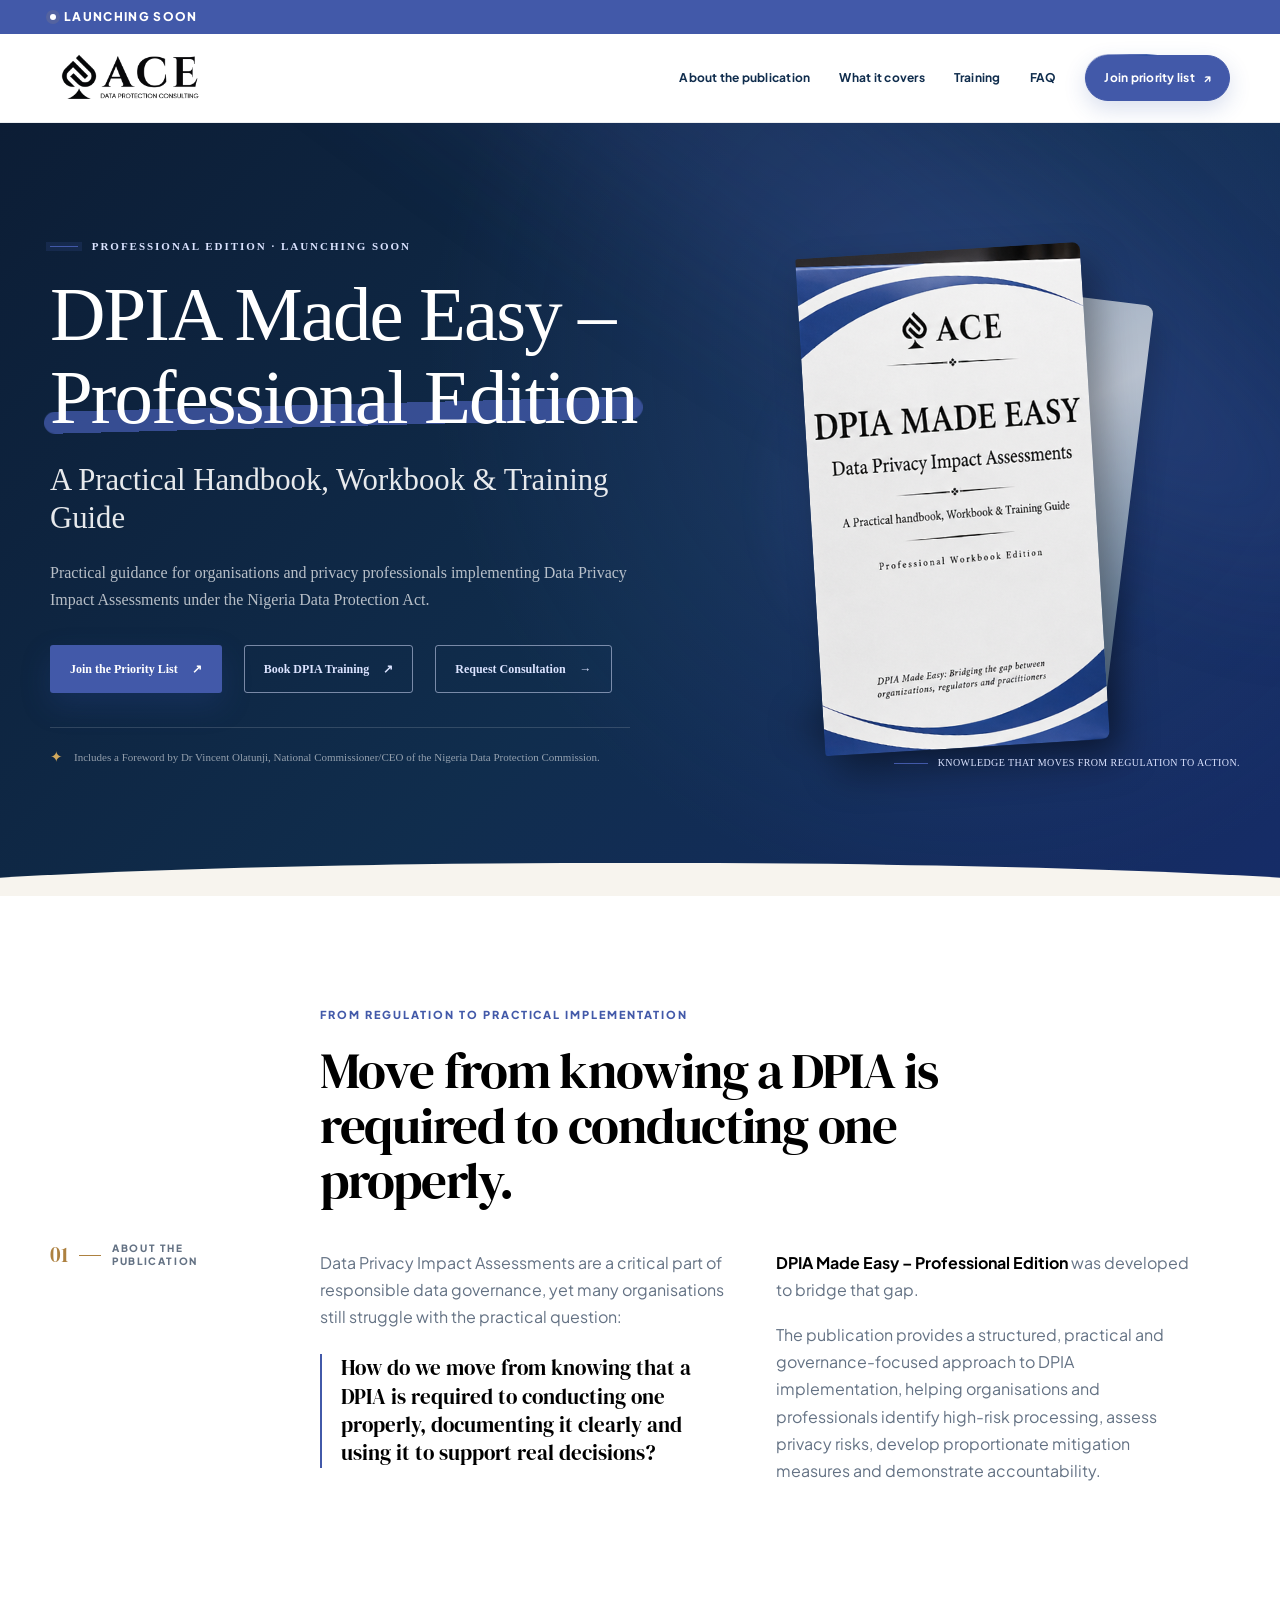
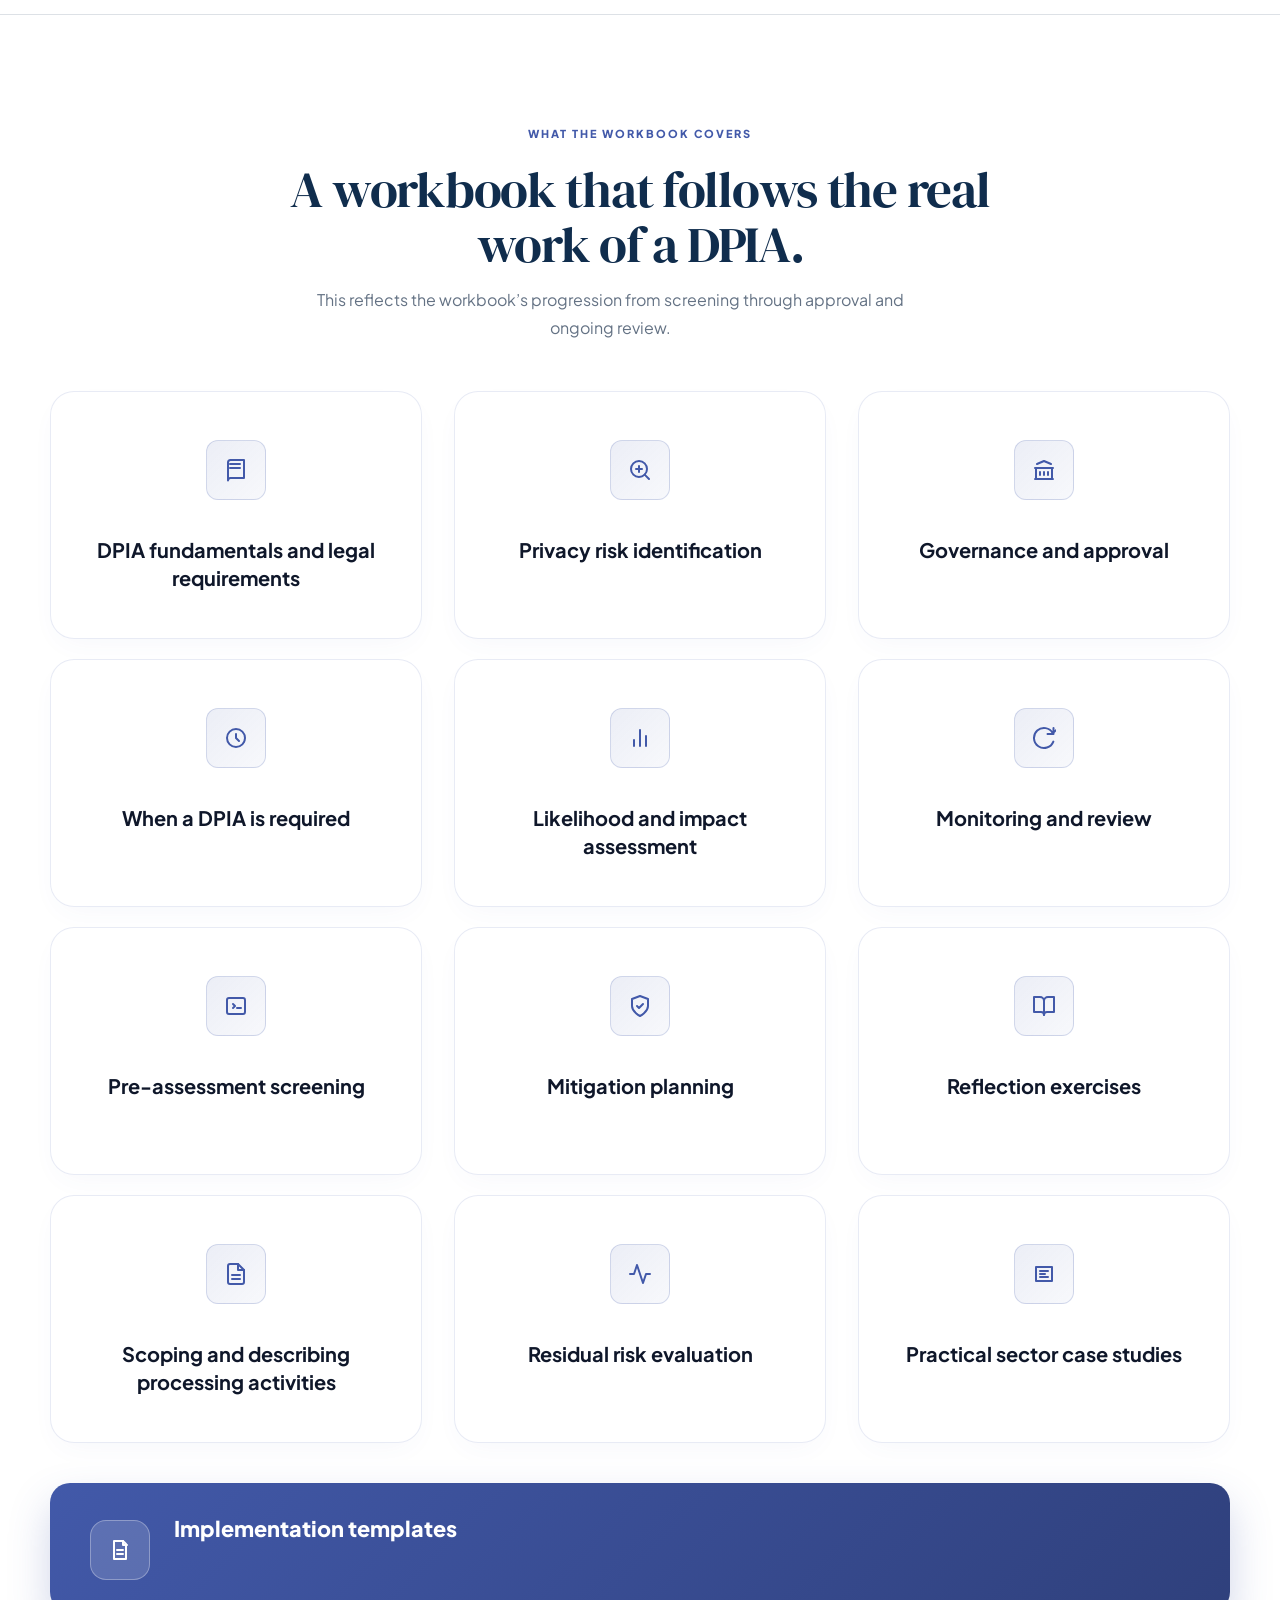
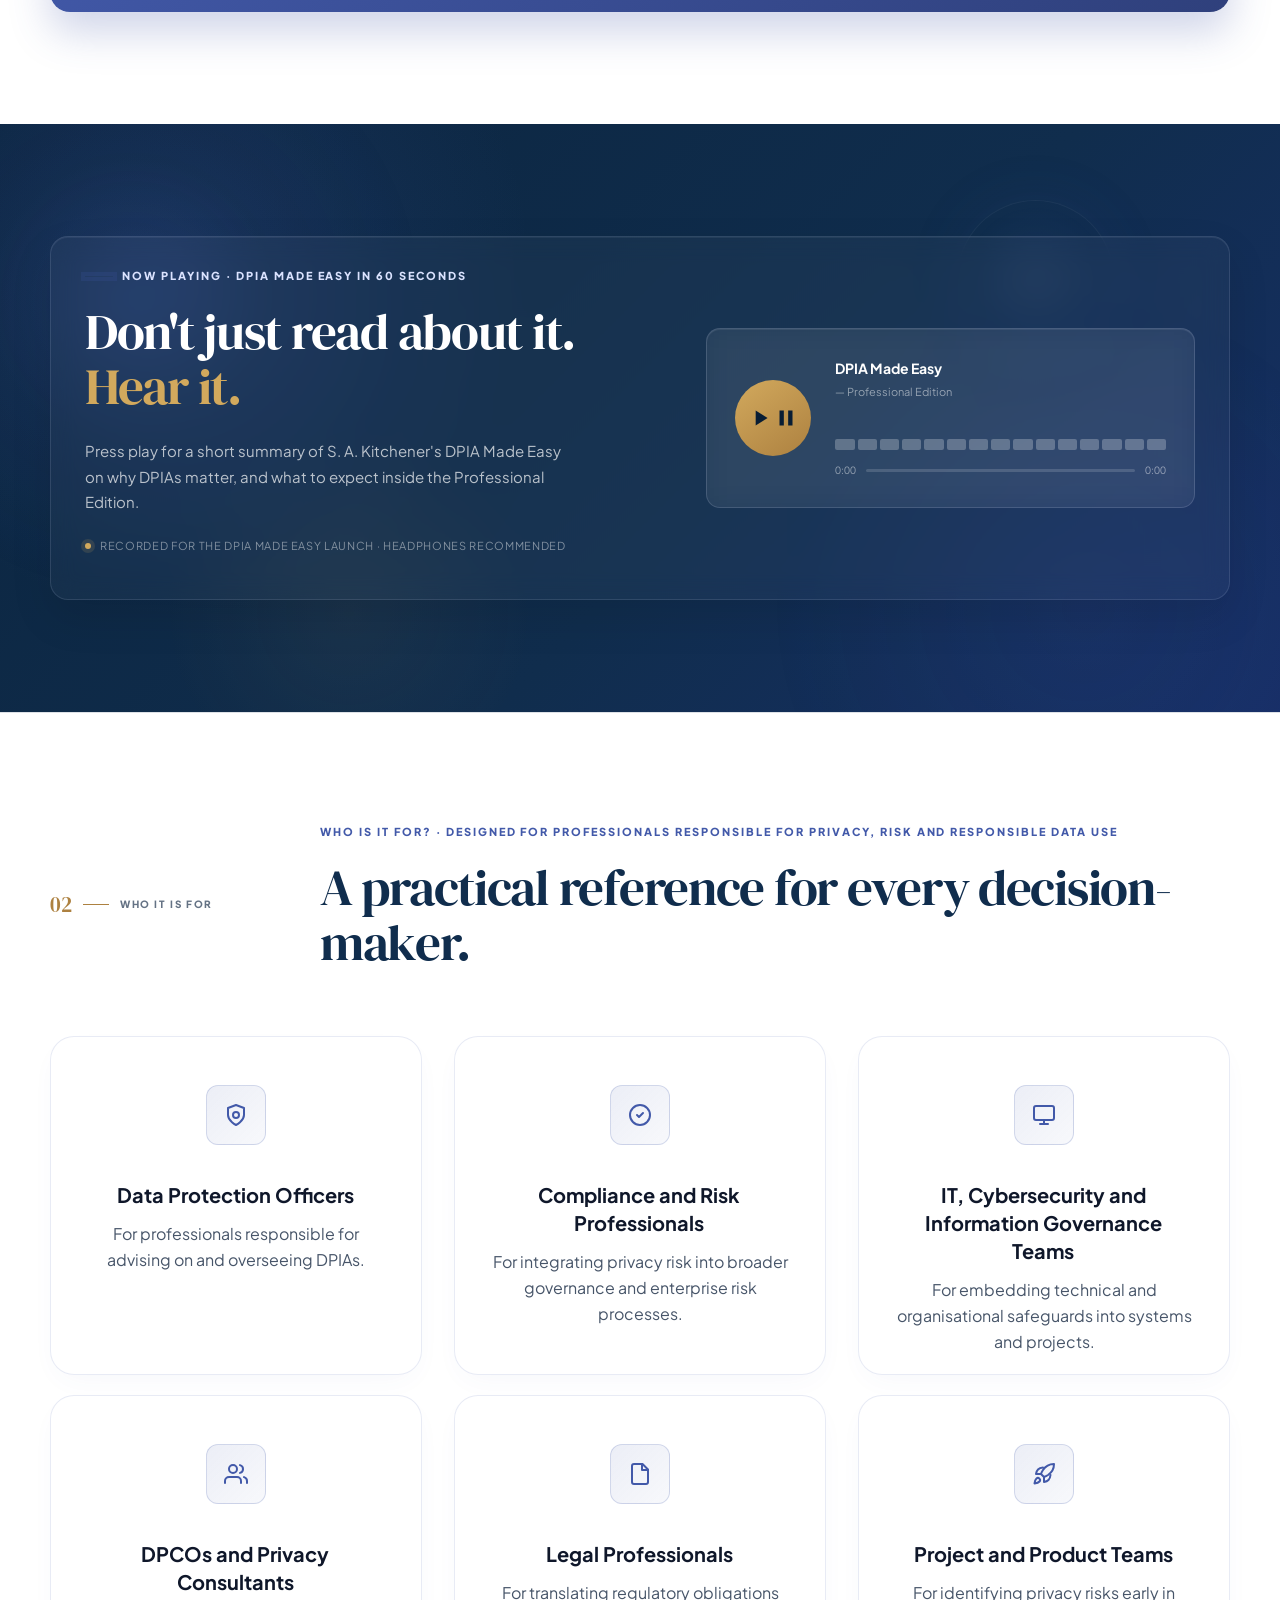
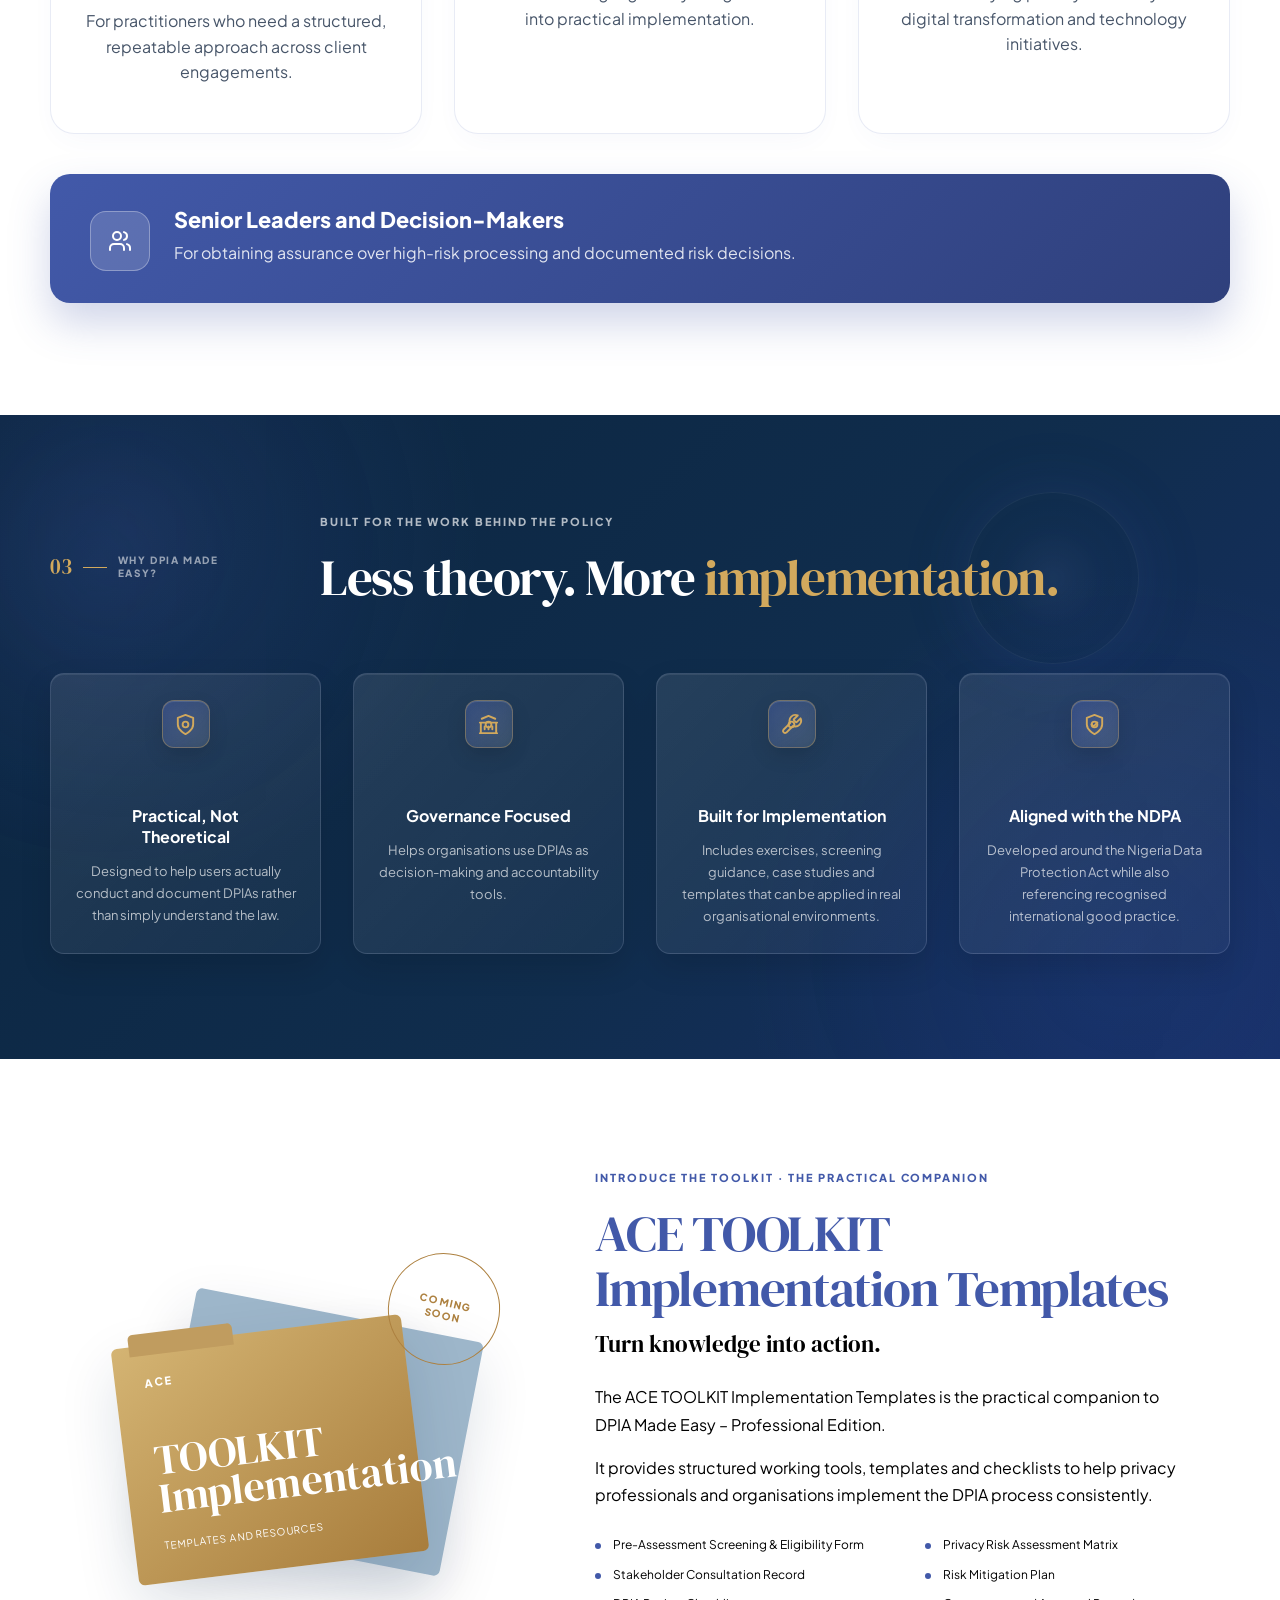
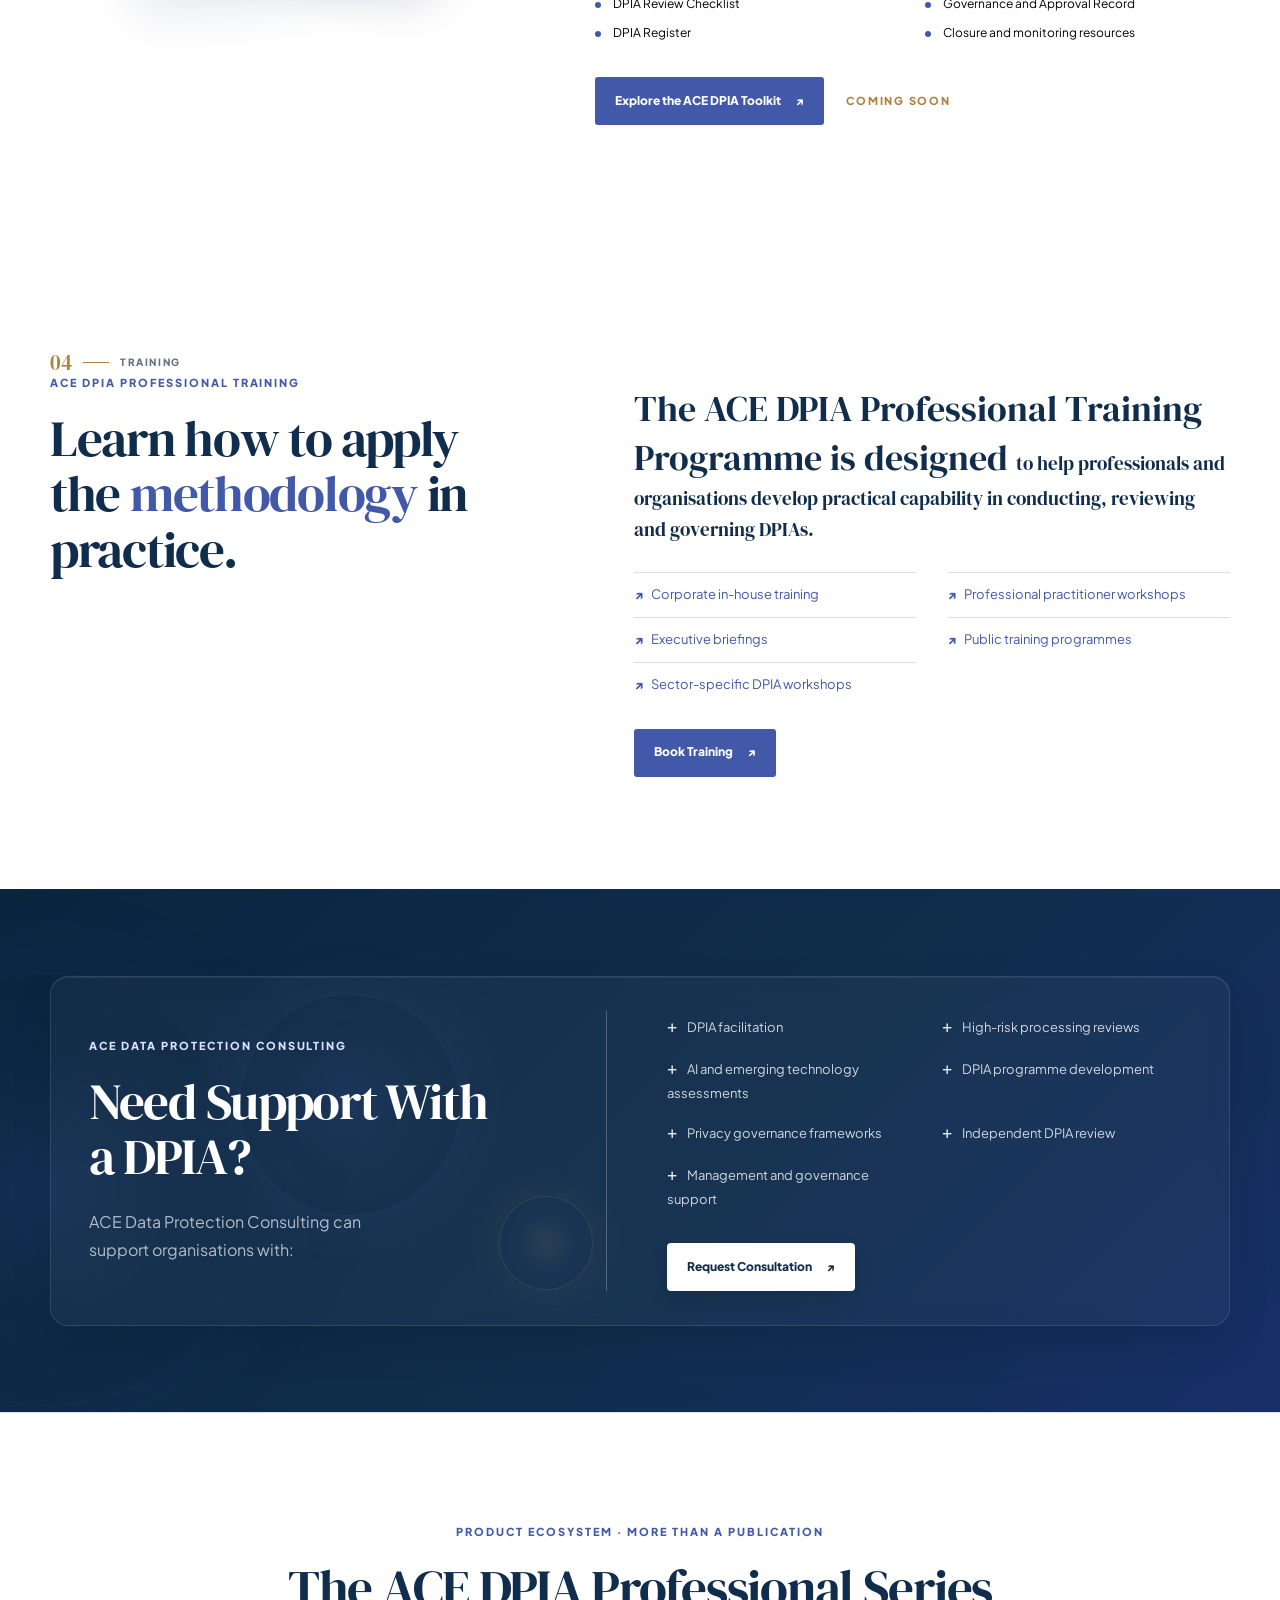
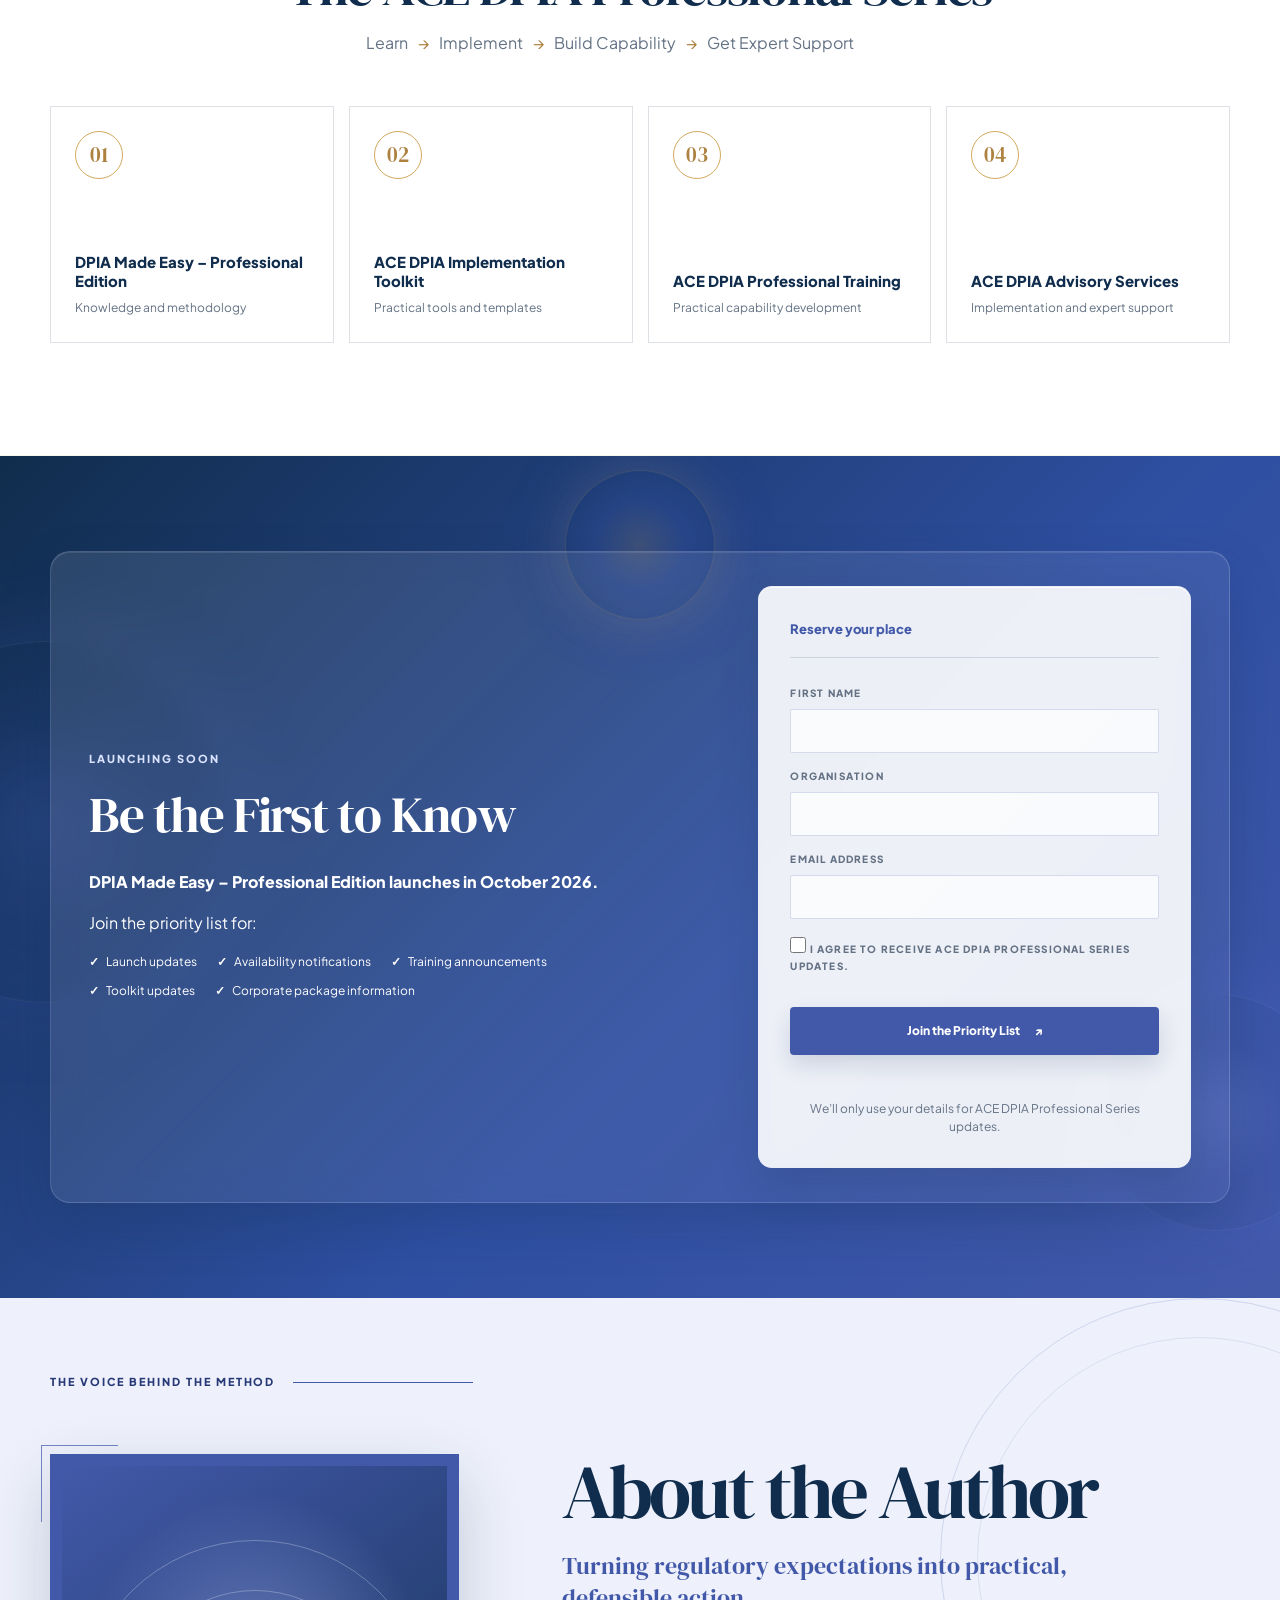
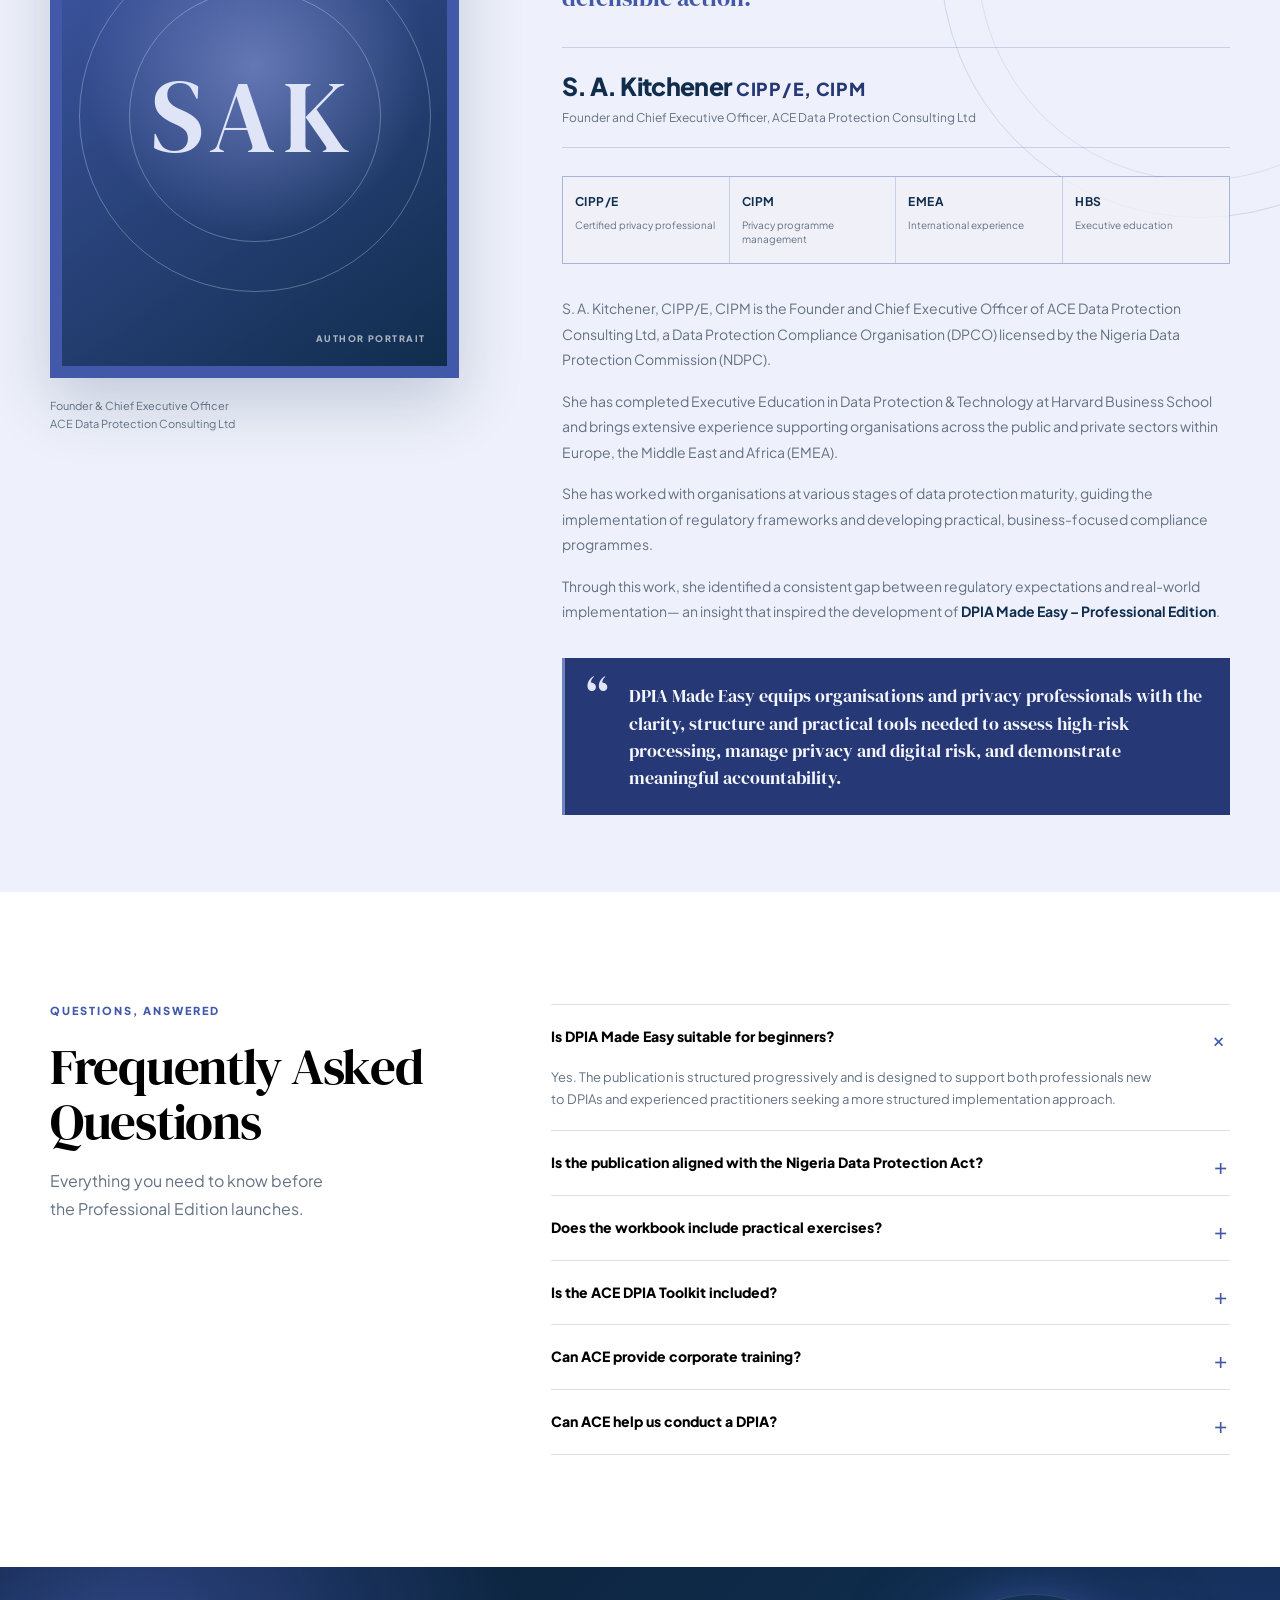
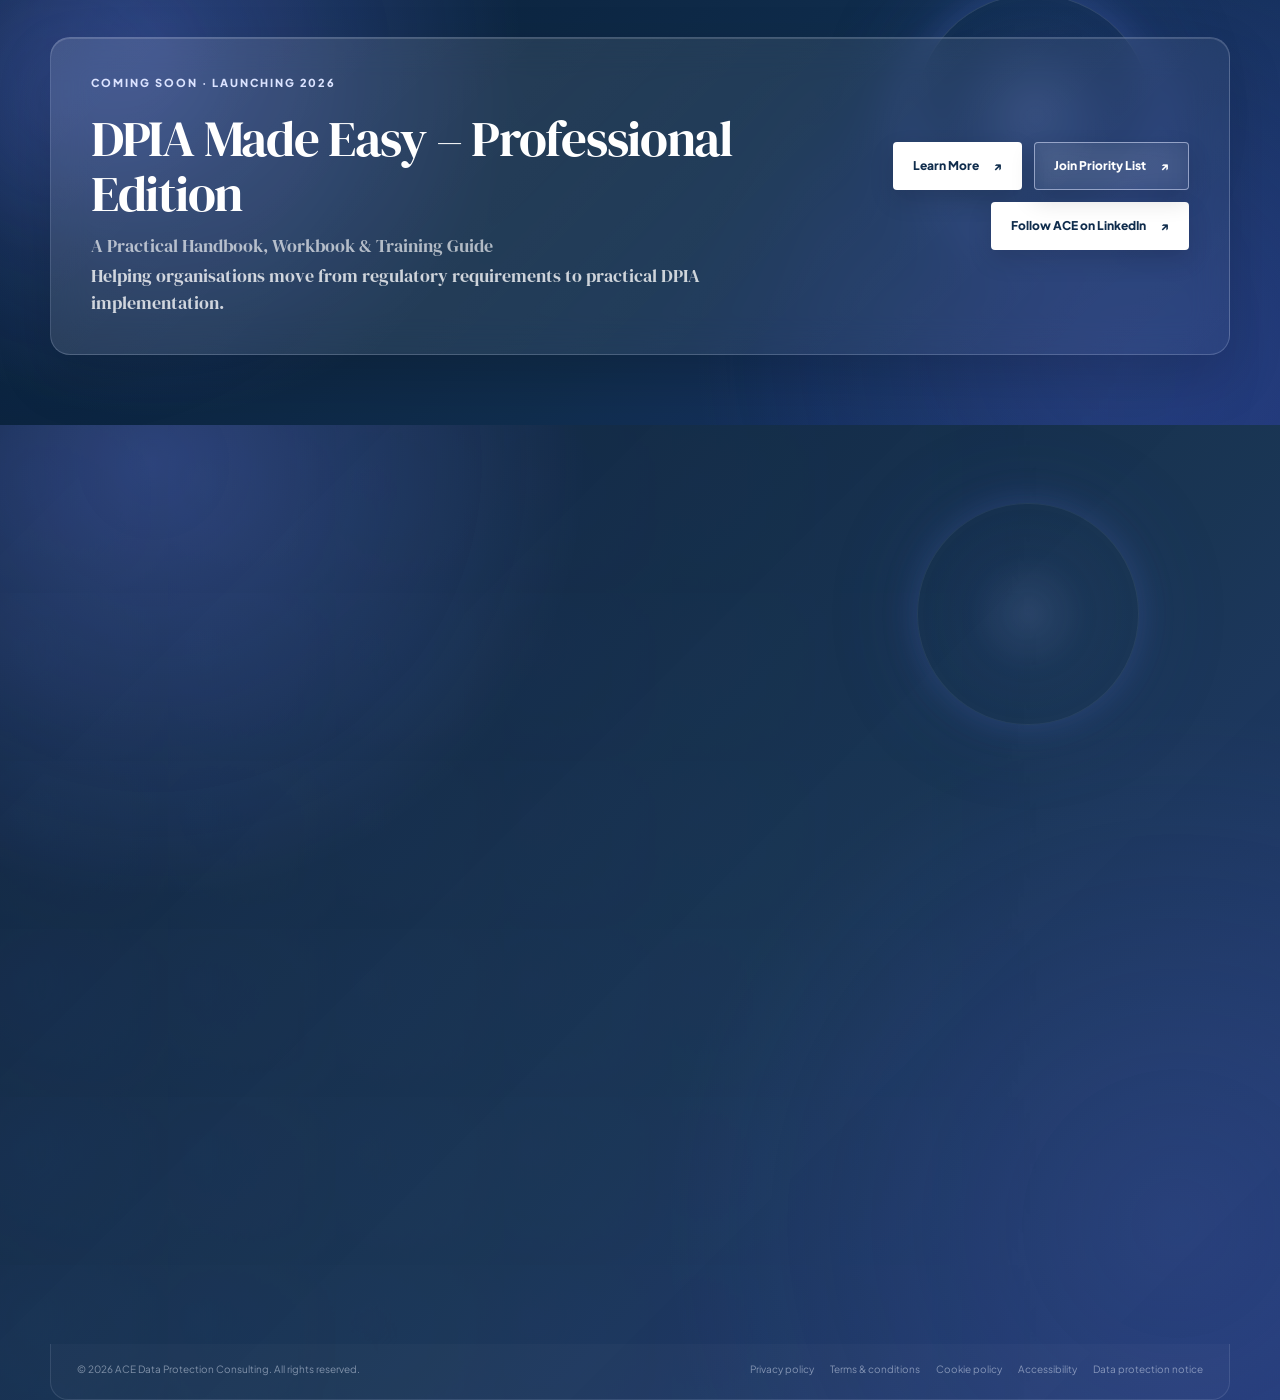
==== commit 275f1c00: "visual updates to ebook sections" ====
--- a/ebook/index.html
+++ b/ebook/index.html
@@ -17,6 +17,10 @@
     href="https://fonts.googleapis.com/css2?family=DM+Serif+Display&family=Plus+Jakarta+Sans:wght@400;500;600;700;800&display=swap"
     rel="stylesheet">
   <link rel="stylesheet" href="css/dpia-home.css">
+  <link rel="stylesheet" href="css/ace-footer.css">
+  <link rel="stylesheet" href="css/glassmorph-blue.css">
+
+
 
   <!-- LUXURY BRANDED WORKBOOK SECTION START -->
   <style>
@@ -1612,7 +1616,7 @@
 
 </head>
 
-<body class="dpia-site">
+<body class="dpia-site" data-footer-context="ebook">
   <a class="skip-link" href="#main-content">Skip to main content</a>
 
   <div class="topbar">
@@ -3143,32 +3147,125 @@
     </div>
   </main>
 
-  <footer class="site-footer">
-    <div class="shell footer-grid">
-      <div><a class="brand footer-brand" href="../"><img src="../images/logo.png" alt="ACE Data Protection Consulting"
-            width="140" height="63"></a>
-        <p style="color: #ffffff;">Practical data protection, privacy and responsible technology guidance for
-          organisations across EMEA.</p>
+  <footer class="ace-footer" data-ace-footer data-newsletter-endpoint="/api/public-submissions/newsletter"
+    aria-labelledby="ace-footer-title">
+    <div class="shell ace-footer__inner">
+      <section class="ace-footer__cta-zone" data-footer-reveal aria-labelledby="ace-footer-title">
+        <div>
+          <p class="ace-footer__kicker">ACE DPIA Professional Series</p>
+          <h2 id="ace-footer-title">Build privacy capability people can apply with confidence.</h2>
+        </div>
+        <div class="ace-footer__cta-actions">
+          <a class="button" data-footer-cta href="#hero-actual">Purchase the Workbook</a>
+          <a class="button button-outline-light" data-footer-cta-secondary href="./toolkit/">Access the Toolkit</a>
+        </div>
+      </section>
+
+      <div class="ace-footer__body" data-footer-reveal>
+        <div class="ace-footer__brand">
+          <a class="brand" href="./" aria-label="ACE Data Protection Consulting home">
+            <img src="../images/logo.png" alt="ACE Data Protection Consulting" width="140" height="63">
+          </a>
+          <p class="ace-footer__brand-copy">Professional data protection, privacy compliance, DPIA training, consulting,
+            and implementation resources for accountable organisations.</p>
+          <p class="ace-footer__mission">DPIA Made Easy: learn the method, apply it in practice, and institutionalise
+            responsible data protection.</p>
+        </div>
+
+        <nav class="ace-footer__column" aria-labelledby="ace-footer-products">
+          <p class="ace-footer__heading" id="ace-footer-products">Products</p>
+          <a href="#hero-actual">DPIA Made Easy Workbook</a>
+          <a href="./toolkit/">DPIA Implementation Toolkit</a>
+          <a href="#workbook-actual">Workbook resources</a>
+          <a href="./#priority-actual">Future publications</a>
+        </nav>
+
+        <nav class="ace-footer__column" aria-labelledby="ace-footer-services">
+          <p class="ace-footer__heading" id="ace-footer-services">Services</p>
+          <a href="./consultation/consultation.html">DPIA consultation</a>
+          <a href="./training/training.html">DPIA training</a>
+          <a href="./training/training.html#training-form">Organisational workshops</a>
+          <a href="../services.html">Advisory services</a>
+        </nav>
+
+        <nav class="ace-footer__column" aria-labelledby="ace-footer-resources">
+          <p class="ace-footer__heading" id="ace-footer-resources">Resources</p>
+          <a href="./#faq-actual">FAQs</a>
+          <a href="./#benefits-actual">Compliance resources</a>
+          <a href="./#audio-actual">Audio briefing</a>
+          <a href="./#about-author-actual">About the author</a>
+        </nav>
+
+        <nav class="ace-footer__column" aria-labelledby="ace-footer-company">
+          <p class="ace-footer__heading" id="ace-footer-company">Company</p>
+          <a href="../about.html">About ACE</a>
+          <a href="../contact.html">Contact</a>
+          <a href="../privacy-policy.html">Privacy policy</a>
+          <a href="../terms.html">Terms of use</a>
+        </nav>
       </div>
-      <div>
-        <p class="footer-heading">Explore</p>
-        <a href="#intro-actual" style="color: #ffffff;">The publication</a>
-        <a href="#toolkit-actual" style="color: #ffffff;">Implementation
-          toolkit</a>
-        <a href="#training-actual" style="color: #ffffff;">Professional training</a>
-        <a href="#consultation-actual" style="color: #ffffff;">Advisory services</a>
+
+      <div class="ace-footer__trust-newsletter" data-footer-reveal>
+        <div>
+          <p class="ace-footer__label">Professional trust</p>
+          <ul class="ace-footer__trust-list" aria-label="ACE professional capabilities">
+            <li>NDPC Licensed DPCO</li>
+            <li>Professional certifications</li>
+            <li>Data protection expertise</li>
+            <li>Enterprise training capability</li>
+          </ul>
+        </div>
+        <div class="ace-footer__newsletter">
+          <p class="ace-footer__label">ACE updates and resources</p>
+          <p>Receive publication updates, training announcements, toolkit releases, and practical privacy resources.</p>
+          <form class="ace-footer__newsletter-form" data-footer-newsletter novalidate>
+            <label class="sr-only" for="ace-footer-email-ebook">Email address</label>
+            <input id="ace-footer-email-ebook" name="email" type="email" autocomplete="email"
+              placeholder="Your email address" required>
+            <button type="submit">Subscribe</button>
+          </form>
+          <p class="ace-footer__newsletter-note">Privacy-friendly updates. Unsubscribe at any time. See our <a
+              href="../privacy-policy.html">Privacy Notice</a>.</p>
+          <p class="ace-footer__newsletter-status" data-footer-newsletter-status role="status" aria-live="polite"></p>
+        </div>
       </div>
-      <div>
-        <p class="footer-heading">ACE Consulting</p>
-        <a href="/about.html" style="color: #ffffff;">About ACE</a>
-        <a href="/services.html" style="color: #ffffff;">Services</a>
-        <a href="/contact.html" style="color: #ffffff;">Contact us</a>
-        <a href="/privacy-policy.html" style="color: #ffffff;">Privacy policy</a>
+
+      <div class="ace-footer__support-row" data-footer-reveal>
+        <div class="ace-footer__contact">
+          <span class="ace-footer__contact-label">Contact and support</span>
+          <a href="mailto:info@acedpconsulting-ltd.com">General and business enquiries</a>
+          <a href="mailto:info@acedpconsulting-ltd.com">Consultation and training enquiries</a>
+          <a href="../contact.html">Support and contact form</a>
+        </div>
+        <div class="ace-footer__socials" aria-label="Professional social links">
+          <a href="https://www.linkedin.com/company/ace-data-protection-consulting/" target="_blank"
+            rel="noopener noreferrer" aria-label="ACE on LinkedIn">in</a>
+          <a href="./#priority-actual" aria-label="ACE newsletter">@</a>
+          <a href="./#audio-actual" aria-label="ACE audio briefings">▶</a>
+        </div>
       </div>
     </div>
-    <div class="shell footer-bottom"><span>© 2026 ACE Data Protection Consulting. All rights
-        reserved.</span><span>Designed for practical accountability.</span></div>
+
+    <div class="shell ace-footer__bottom">
+      <span>© 2026 ACE Data Protection Consulting. All rights reserved.</span>
+      <nav class="ace-footer__legal" aria-label="Legal links">
+        <a href="../privacy-policy.html">Privacy policy</a>
+        <a href="../terms.html">Terms &amp; conditions</a>
+        <a href="../cookie-policy.html">Cookie policy</a>
+        <a href="../accessibility.html">Accessibility</a>
+        <a href="../privacy-policy.html">Data protection notice</a>
+      </nav>
+    </div>
+
+    <button class="ace-footer__top" type="button" data-footer-top aria-label="Back to top">
+      <svg viewBox="0 0 24 24" aria-hidden="true" focusable="false">
+        <path d="M12 19V5m0 0-6 6m6-6 6 6" fill="none" stroke="currentColor" stroke-linecap="round"
+          stroke-linejoin="round" stroke-width="1.8" />
+      </svg>
+      <span class="ace-footer__progress" data-footer-progress aria-hidden="true"></span>
+    </button>
   </footer>
+
 
   <script src="js/dpia-home.js"></script>
 
@@ -3370,6 +3467,12 @@
       <p class="coming-note">Coming Soon</p>
     </div>
   </div>
+
+
+  <script src="js/ace-footer.js"></script>
+
+
+
 </body>
 <script>
   document.querySelectorAll('[data-priority-form]').forEach(function (form) {
--- a/ebook/css/dpia-home.css
+++ b/ebook/css/dpia-home.css
@@ -2345,3 +2345,1221 @@
     transform: translate(-55%, -44%) scale(1);
   }
 }
+
+/* =========================================================
+   Final Banner Glassmorphism + Ambient Orbs
+   Add at the bottom of dpia-home.css
+   ========================================================= */
+
+#final-actual.final-banner {
+  position: relative;
+  isolation: isolate;
+  overflow: hidden;
+
+  background:
+    radial-gradient(
+      circle at 12% 18%,
+      rgba(108, 132, 255, 0.34),
+      transparent 23rem
+    ),
+    radial-gradient(
+      circle at 88% 82%,
+      rgba(66, 89, 169, 0.3),
+      transparent 27rem
+    ),
+    linear-gradient(135deg, #081d34 0%, #102d4d 56%, #1c3472 100%);
+}
+
+/* Moving orb and grid layer */
+#final-actual.final-banner::before {
+  position: absolute;
+  inset: -18%;
+  z-index: -1;
+
+  background-image:
+    radial-gradient(
+      circle at 17% 34%,
+      rgba(108, 132, 255, 0.34) 0,
+      rgba(66, 89, 169, 0.12) 10rem,
+      transparent 22rem
+    ),
+    radial-gradient(
+      circle at 75% 73%,
+      rgba(66, 89, 169, 0.3) 0,
+      rgba(47, 79, 162, 0.1) 12rem,
+      transparent 24rem
+    ),
+    linear-gradient(
+      90deg,
+      transparent 49.8%,
+      rgba(255, 255, 255, 0.07) 50%,
+      transparent 50.2%
+    ),
+    linear-gradient(
+      0deg,
+      transparent 49.8%,
+      rgba(255, 255, 255, 0.04) 50%,
+      transparent 50.2%
+    );
+
+  background-size:
+    auto,
+    auto,
+    150px 150px,
+    150px 150px;
+
+  content: "";
+  mask-image: linear-gradient(90deg, rgba(0, 0, 0, 0.75), transparent 92%);
+  opacity: 0.7;
+  pointer-events: none;
+  will-change: transform, opacity;
+}
+
+/* Floating glowing orb */
+#final-actual.final-banner::after {
+  position: absolute;
+  top: 6%;
+  right: 10%;
+  z-index: -1;
+
+  width: 235px;
+  height: 235px;
+
+  border: 1px solid rgba(220, 228, 255, 0.16);
+  border-radius: 50%;
+
+  background: radial-gradient(
+    circle,
+    rgba(159, 178, 255, 0.2),
+    rgba(66, 89, 169, 0.08) 38%,
+    transparent 70%
+  );
+
+  box-shadow:
+    0 0 38px rgba(108, 132, 255, 0.3),
+    0 0 115px rgba(66, 89, 169, 0.26);
+
+  content: "";
+  opacity: 0.82;
+  pointer-events: none;
+  will-change: transform, opacity;
+}
+
+/* Glass panel containing the existing final-banner content */
+#final-actual .final-banner-inner {
+  position: relative;
+  z-index: 1;
+
+  padding: 38px 40px;
+
+  border: 1px solid rgba(220, 228, 255, 0.2);
+  border-radius: 20px;
+
+  background: linear-gradient(
+    135deg,
+    rgba(255, 255, 255, 0.12),
+    rgba(255, 255, 255, 0.045)
+  );
+
+  box-shadow:
+    inset 0 1px 0 rgba(255, 255, 255, 0.14),
+    0 22px 55px rgba(0, 0, 0, 0.16);
+
+  backdrop-filter: blur(18px);
+  -webkit-backdrop-filter: blur(18px);
+}
+
+/* Improve supporting text readability */
+#final-actual .final-banner-support {
+  color: rgba(255, 255, 255, 0.78) !important;
+}
+
+/* Glass-style CTA buttons */
+#final-actual .final-actions .button {
+  border-radius: 4px;
+  box-shadow: 0 10px 24px rgba(0, 0, 0, 0.14);
+}
+
+#final-actual .final-actions .button-outline-light {
+  border-color: rgba(220, 228, 255, 0.55);
+  background: rgba(255, 255, 255, 0.06);
+
+  backdrop-filter: blur(10px);
+  -webkit-backdrop-filter: blur(10px);
+}
+
+/* Floating animation */
+@media (prefers-reduced-motion: no-preference) {
+  #final-actual.final-banner::before {
+    animation: ace-final-orb-drift 22s ease-in-out infinite alternate;
+  }
+
+  #final-actual.final-banner::after {
+    animation: ace-final-orbit 17s ease-in-out infinite alternate;
+  }
+}
+
+@keyframes ace-final-orb-drift {
+  0% {
+    opacity: 0.45;
+    transform: translate3d(-24px, 10px, 0) scale(1);
+  }
+
+  100% {
+    opacity: 0.82;
+    transform: translate3d(26px, -16px, 0) scale(1.08);
+  }
+}
+
+@keyframes ace-final-orbit {
+  0% {
+    opacity: 0.5;
+    transform: translate3d(0, 16px, 0) rotate(-8deg) scale(0.9);
+  }
+
+  100% {
+    opacity: 0.95;
+    transform: translate3d(-42px, -22px, 0) rotate(11deg) scale(1.12);
+  }
+}
+
+/* Tablet */
+@media (max-width: 800px) {
+  #final-actual .final-banner-inner {
+    padding: 30px 24px;
+  }
+}
+
+/* Mobile */
+@media (max-width: 480px) {
+  #final-actual .final-banner-inner {
+    padding: 26px 20px;
+    border-radius: 16px;
+  }
+
+  #final-actual.final-banner::after {
+    top: 18%;
+    right: -68px;
+    width: 180px;
+    height: 180px;
+  }
+}
+
+/* Respect reduced-motion preferences */
+@media (prefers-reduced-motion: reduce) {
+  #final-actual.final-banner::before,
+  #final-actual.final-banner::after {
+    animation: none !important;
+  }
+}
+
+/* =========================================================
+   Audio Teaser — Subtle Glassmorphism + Ambient Orbs
+   ========================================================= */
+
+#audio-actual.audio-teaser {
+  position: relative;
+  isolation: isolate;
+  overflow: hidden;
+
+  background:
+    radial-gradient(
+      circle at 14% 24%,
+      rgba(66, 89, 169, 0.2),
+      transparent 22rem
+    ),
+    linear-gradient(135deg, #0b253f 0%, #102d4d 58%, #172f67 100%);
+}
+
+/* Soft moving blue orb layer */
+#audio-actual.audio-teaser::before {
+  position: absolute;
+  inset: -12%;
+  z-index: -1;
+
+  background:
+    radial-gradient(
+      circle at 18% 34%,
+      rgba(108, 132, 255, 0.17) 0,
+      rgba(66, 89, 169, 0.06) 9rem,
+      transparent 19rem
+    ),
+    radial-gradient(
+      circle at 78% 76%,
+      rgba(66, 89, 169, 0.14) 0,
+      transparent 20rem
+    );
+
+  content: "";
+  opacity: 0.68;
+  pointer-events: none;
+  will-change: transform, opacity;
+}
+
+/* Small, subtle floating orb */
+#audio-actual.audio-teaser::after {
+  position: absolute;
+  top: 13%;
+  right: 13%;
+  z-index: -1;
+
+  width: 155px;
+  height: 155px;
+
+  border: 1px solid rgba(220, 228, 255, 0.1);
+  border-radius: 50%;
+
+  background: radial-gradient(
+    circle,
+    rgba(159, 178, 255, 0.11),
+    transparent 68%
+  );
+
+  box-shadow: 0 0 60px rgba(66, 89, 169, 0.18);
+
+  content: "";
+  opacity: 0.55;
+  pointer-events: none;
+  will-change: transform, opacity;
+}
+
+/* Make the existing gold glow softer */
+#audio-actual .audio-glow {
+  z-index: 0;
+  width: 390px;
+  height: 390px;
+
+  background: radial-gradient(
+    circle,
+    rgba(210, 169, 93, 0.08),
+    transparent 70%
+  );
+
+  opacity: 0.75;
+}
+
+/* Main audio content glass panel */
+#audio-actual .audio-grid {
+  z-index: 1;
+  padding: 32px 34px;
+
+  border: 1px solid rgba(220, 228, 255, 0.12);
+  border-radius: 18px;
+
+  background: rgba(255, 255, 255, 0.035);
+
+  box-shadow:
+    inset 0 1px 0 rgba(255, 255, 255, 0.06),
+    0 18px 42px rgba(0, 0, 0, 0.1);
+
+  backdrop-filter: blur(12px);
+  -webkit-backdrop-filter: blur(12px);
+}
+
+/* Audio player glass card */
+#audio-actual .audio-player {
+  border-color: rgba(220, 228, 255, 0.16);
+  border-radius: 14px;
+  background: rgba(255, 255, 255, 0.06);
+
+  box-shadow: inset 0 1px 0 rgba(255, 255, 255, 0.08);
+
+  backdrop-filter: blur(14px);
+  -webkit-backdrop-filter: blur(14px);
+}
+
+/* Subtle orb movement */
+@media (prefers-reduced-motion: no-preference) {
+  #audio-actual.audio-teaser::before {
+    animation: ace-audio-orb-drift 28s ease-in-out infinite alternate;
+  }
+
+  #audio-actual.audio-teaser::after {
+    animation: ace-audio-orbit 22s ease-in-out infinite alternate;
+  }
+}
+
+@keyframes ace-audio-orb-drift {
+  0% {
+    opacity: 0.42;
+    transform: translate3d(-14px, 7px, 0) scale(1);
+  }
+
+  100% {
+    opacity: 0.72;
+    transform: translate3d(18px, -10px, 0) scale(1.045);
+  }
+}
+
+@keyframes ace-audio-orbit {
+  0% {
+    opacity: 0.38;
+    transform: translate3d(0, 8px, 0) rotate(-5deg) scale(0.95);
+  }
+
+  100% {
+    opacity: 0.68;
+    transform: translate3d(-18px, -12px, 0) rotate(6deg) scale(1.05);
+  }
+}
+
+/* Tablet */
+@media (max-width: 800px) {
+  #audio-actual .audio-grid {
+    padding: 26px 20px;
+    border-radius: 16px;
+  }
+}
+
+/* Mobile */
+@media (max-width: 480px) {
+  #audio-actual .audio-grid {
+    padding: 22px 16px;
+  }
+
+  #audio-actual.audio-teaser::after {
+    top: 8%;
+    right: -52px;
+    width: 130px;
+    height: 130px;
+  }
+}
+
+/* Respect reduced-motion preferences */
+@media (prefers-reduced-motion: reduce) {
+  #audio-actual.audio-teaser::before,
+  #audio-actual.audio-teaser::after {
+    animation: none !important;
+  }
+}
+
+/* =========================================================
+   Benefits Section — Subtle Glassmorphism + Glowing Orbs
+   Add at the bottom of dpia-home.css
+   ========================================================= */
+
+/* Section background */
+#benefits-actual.benefits {
+  position: relative;
+  isolation: isolate;
+  overflow: hidden;
+
+  background:
+    radial-gradient(
+      circle at 10% 18%,
+      rgba(66, 89, 169, 0.2),
+      transparent 22rem
+    ),
+    radial-gradient(
+      circle at 88% 84%,
+      rgba(47, 79, 162, 0.16),
+      transparent 24rem
+    ),
+    linear-gradient(135deg, #0b253f 0%, #102d4d 58%, #172f67 100%);
+}
+
+/* Soft ambient orb and grid layer */
+#benefits-actual.benefits::before {
+  position: absolute;
+  inset: -12%;
+  z-index: -1;
+
+  background-image:
+    radial-gradient(
+      circle at 16% 28%,
+      rgba(108, 132, 255, 0.16) 0,
+      rgba(66, 89, 169, 0.06) 9rem,
+      transparent 20rem
+    ),
+    radial-gradient(
+      circle at 78% 75%,
+      rgba(66, 89, 169, 0.14) 0,
+      transparent 21rem
+    ),
+    linear-gradient(
+      90deg,
+      transparent 49.8%,
+      rgba(255, 255, 255, 0.035) 50%,
+      transparent 50.2%
+    ),
+    linear-gradient(
+      0deg,
+      transparent 49.8%,
+      rgba(255, 255, 255, 0.025) 50%,
+      transparent 50.2%
+    );
+
+  background-size:
+    auto,
+    auto,
+    170px 170px,
+    170px 170px;
+
+  content: "";
+  mask-image: linear-gradient(90deg, rgba(0, 0, 0, 0.7), transparent 92%);
+  opacity: 0.62;
+  pointer-events: none;
+  will-change: transform, opacity;
+}
+
+/* Small floating orb */
+#benefits-actual.benefits::after {
+  position: absolute;
+  top: 12%;
+  right: 11%;
+  z-index: -1;
+
+  width: 170px;
+  height: 170px;
+
+  border: 1px solid rgba(220, 228, 255, 0.1);
+  border-radius: 50%;
+
+  background: radial-gradient(
+    circle,
+    rgba(159, 178, 255, 0.12),
+    rgba(66, 89, 169, 0.04) 42%,
+    transparent 70%
+  );
+
+  box-shadow:
+    0 0 55px rgba(66, 89, 169, 0.18),
+    0 0 100px rgba(108, 132, 255, 0.1);
+
+  content: "";
+  opacity: 0.58;
+  pointer-events: none;
+  will-change: transform, opacity;
+}
+
+/* Keep the content above the decorative layers */
+#benefits-actual.benefits > .shell {
+  position: relative;
+  z-index: 1;
+}
+
+/* Improve heading readability */
+#benefits-actual .benefits-heading h2 {
+  color: #ffffff;
+}
+
+#benefits-actual .benefits-heading h2 em {
+  color: #d2a95d;
+  font-style: normal;
+}
+
+#benefits-actual .benefits-heading > div:last-child > p {
+  color: rgba(255, 255, 255, 0.68);
+}
+
+/* Glass card styling */
+#benefits-actual .icon-card-elite {
+  position: relative;
+  min-height: 230px;
+  padding: 26px 24px;
+
+  border: 1px solid rgba(220, 228, 255, 0.14);
+  border-radius: 14px;
+
+  background: linear-gradient(
+    135deg,
+    rgba(255, 255, 255, 0.095),
+    rgba(255, 255, 255, 0.035)
+  );
+
+  box-shadow:
+    inset 0 1px 0 rgba(255, 255, 255, 0.08),
+    0 14px 32px rgba(0, 0, 0, 0.12);
+
+  backdrop-filter: blur(12px);
+  -webkit-backdrop-filter: blur(12px);
+
+  transition:
+    border-color 0.25s ease,
+    background 0.25s ease,
+    transform 0.25s ease,
+    box-shadow 0.25s ease;
+}
+
+/* Restrained hover lift */
+#benefits-actual .icon-card-elite:hover {
+  border-color: rgba(159, 178, 255, 0.34);
+
+  background: linear-gradient(
+    135deg,
+    rgba(255, 255, 255, 0.13),
+    rgba(255, 255, 255, 0.05)
+  );
+
+  box-shadow:
+    inset 0 1px 0 rgba(255, 255, 255, 0.12),
+    0 20px 42px rgba(0, 0, 0, 0.18);
+
+  transform: translateY(-4px);
+}
+
+/* Glass icon badge */
+#benefits-actual .icon-badge-elite {
+  display: grid;
+  width: 48px;
+  height: 48px;
+  margin-bottom: 22px;
+  place-items: center;
+
+  border: 1px solid rgba(210, 169, 93, 0.38);
+  border-radius: 12px;
+
+  background: linear-gradient(
+    135deg,
+    rgba(66, 89, 169, 0.42),
+    rgba(255, 255, 255, 0.08)
+  );
+
+  color: #d2a95d;
+  box-shadow:
+    inset 0 1px 0 rgba(255, 255, 255, 0.12),
+    0 8px 20px rgba(0, 0, 0, 0.12);
+
+  backdrop-filter: blur(8px);
+  -webkit-backdrop-filter: blur(8px);
+}
+
+#benefits-actual .icon-badge-elite svg {
+  width: 23px;
+  height: 23px;
+}
+
+/* Card text */
+#benefits-actual .icon-card-elite h3 {
+  margin-bottom: 12px;
+  color: #ffffff;
+  font-size: 16px;
+  line-height: 1.3;
+}
+
+#benefits-actual .icon-card-elite p {
+  margin: 0;
+  color: rgba(255, 255, 255, 0.68);
+  font-size: 13px;
+  line-height: 1.7;
+}
+
+/* Subtle column separation */
+#benefits-actual .elite-column {
+  min-width: 0;
+}
+
+/* Soft movement for the background only */
+@media (prefers-reduced-motion: no-preference) {
+  #benefits-actual.benefits::before {
+    animation: ace-benefits-orb-drift 30s ease-in-out infinite alternate;
+  }
+
+  #benefits-actual.benefits::after {
+    animation: ace-benefits-orbit 24s ease-in-out infinite alternate;
+  }
+}
+
+@keyframes ace-benefits-orb-drift {
+  0% {
+    opacity: 0.42;
+    transform: translate3d(-14px, 8px, 0) scale(1);
+  }
+
+  100% {
+    opacity: 0.68;
+    transform: translate3d(18px, -12px, 0) scale(1.045);
+  }
+}
+
+@keyframes ace-benefits-orbit {
+  0% {
+    opacity: 0.38;
+    transform: translate3d(0, 8px, 0) rotate(-5deg) scale(0.95);
+  }
+
+  100% {
+    opacity: 0.64;
+    transform: translate3d(-20px, -13px, 0) rotate(6deg) scale(1.05);
+  }
+}
+
+/* Tablet */
+@media (max-width: 800px) {
+  #benefits-actual .icon-card-elite {
+    min-height: 210px;
+    padding: 23px 21px;
+  }
+
+  #benefits-actual.benefits::after {
+    right: 3%;
+    width: 140px;
+    height: 140px;
+  }
+}
+
+/* Mobile */
+@media (max-width: 520px) {
+  #benefits-actual .icon-card-elite {
+    min-height: 0;
+    padding: 22px 19px;
+    border-radius: 12px;
+  }
+
+  #benefits-actual .icon-badge-elite {
+    width: 43px;
+    height: 43px;
+    margin-bottom: 18px;
+  }
+
+  #benefits-actual.benefits::after {
+    top: 7%;
+    right: -55px;
+    width: 125px;
+    height: 125px;
+  }
+}
+
+/* Reduced-motion fallback */
+@media (prefers-reduced-motion: reduce) {
+  #benefits-actual.benefits::before,
+  #benefits-actual.benefits::after {
+    animation: none !important;
+  }
+
+  #benefits-actual .icon-card-elite {
+    transition: none;
+  }
+
+  #benefits-actual .icon-card-elite:hover {
+    transform: none;
+  }
+}
+
+/* =========================================================
+   Consultation Section — Subtle Glass + Three Left Orbs
+   ========================================================= */
+
+#consultation-actual.consultation {
+  position: relative;
+  isolation: isolate;
+  overflow: hidden;
+
+  background: linear-gradient(135deg, #0b253f 0%, #102d4d 58%, #172f67 100%);
+}
+
+/* Large orb: far left, lower opacity */
+#consultation-actual.consultation::before {
+  position: absolute;
+  top: 16%;
+  left: -170px;
+  z-index: -1;
+
+  width: 430px;
+  height: 430px;
+
+  border: 1px solid rgba(159, 178, 255, 0.08);
+  border-radius: 50%;
+
+  background: radial-gradient(
+    circle,
+    rgba(108, 132, 255, 0.17),
+    rgba(66, 89, 169, 0.06) 42%,
+    transparent 72%
+  );
+
+  box-shadow: 0 0 110px rgba(66, 89, 169, 0.16);
+
+  content: "";
+  opacity: 0.52;
+  pointer-events: none;
+  will-change: transform, opacity;
+}
+
+/* Main glass panel */
+#consultation-actual .consultation-grid {
+  position: relative;
+  z-index: 1;
+
+  padding: 34px 38px;
+
+  border: 1px solid rgba(220, 228, 255, 0.12);
+  border-radius: 18px;
+
+  background: rgba(255, 255, 255, 0.035);
+
+  box-shadow:
+    inset 0 1px 0 rgba(255, 255, 255, 0.07),
+    0 18px 42px rgba(0, 0, 0, 0.1);
+
+  backdrop-filter: blur(12px);
+  -webkit-backdrop-filter: blur(12px);
+}
+
+/* Medium orb: upper-left/middle */
+#consultation-actual .consultation-grid::before {
+  position: absolute;
+  top: 5%;
+  left: 16%;
+  z-index: -1;
+
+  width: 220px;
+  height: 220px;
+
+  border: 1px solid rgba(159, 178, 255, 0.1);
+  border-radius: 50%;
+
+  background: radial-gradient(
+    circle,
+    rgba(108, 132, 255, 0.13),
+    rgba(66, 89, 169, 0.04) 45%,
+    transparent 72%
+  );
+
+  box-shadow: 0 0 70px rgba(108, 132, 255, 0.14);
+
+  content: "";
+  opacity: 0.62;
+  pointer-events: none;
+  will-change: transform, opacity;
+}
+
+/* Small orb: lower-left/middle */
+#consultation-actual .consultation-grid::after {
+  position: absolute;
+  bottom: 10%;
+  left: 38%;
+  z-index: -1;
+
+  width: 92px;
+  height: 92px;
+
+  border: 1px solid rgba(210, 169, 93, 0.18);
+  border-radius: 50%;
+
+  background: radial-gradient(
+    circle,
+    rgba(210, 169, 93, 0.15),
+    rgba(66, 89, 169, 0.05) 48%,
+    transparent 74%
+  );
+
+  box-shadow: 0 0 42px rgba(210, 169, 93, 0.15);
+
+  content: "";
+  opacity: 0.74;
+  pointer-events: none;
+  will-change: transform, opacity;
+}
+
+/* Keep consultation content above the orbs */
+#consultation-actual .consultation-right {
+  position: relative;
+  z-index: 1;
+}
+
+#consultation-actual .consultation-list span,
+#consultation-actual .button-white {
+  position: relative;
+  z-index: 1;
+}
+
+/* CTA refinement */
+#consultation-actual .button-white {
+  border-radius: 4px;
+  box-shadow: 0 10px 22px rgba(0, 0, 0, 0.12);
+}
+
+/* Independent orb trajectories */
+@media (prefers-reduced-motion: no-preference) {
+  #consultation-actual.consultation::before {
+    animation: ace-consultation-orb-large 32s ease-in-out infinite alternate;
+  }
+
+  #consultation-actual .consultation-grid::before {
+    animation: ace-consultation-orb-medium 24s ease-in-out infinite alternate;
+  }
+
+  #consultation-actual .consultation-grid::after {
+    animation: ace-consultation-orb-small 18s ease-in-out infinite alternate;
+  }
+}
+
+@keyframes ace-consultation-orb-large {
+  0% {
+    opacity: 0.38;
+    transform: translate3d(-12px, 14px, 0) scale(0.96);
+  }
+
+  100% {
+    opacity: 0.56;
+    transform: translate3d(26px, -18px, 0) scale(1.05);
+  }
+}
+
+@keyframes ace-consultation-orb-medium {
+  0% {
+    opacity: 0.46;
+    transform: translate3d(8px, -10px, 0) scale(0.95);
+  }
+
+  100% {
+    opacity: 0.72;
+    transform: translate3d(-22px, 18px, 0) scale(1.06);
+  }
+}
+
+@keyframes ace-consultation-orb-small {
+  0% {
+    opacity: 0.5;
+    transform: translate3d(-5px, 7px, 0) scale(0.9);
+  }
+
+  100% {
+    opacity: 0.86;
+    transform: translate3d(18px, -16px, 0) scale(1.12);
+  }
+}
+
+/* Tablet */
+@media (max-width: 800px) {
+  #consultation-actual .consultation-grid {
+    padding: 28px 24px;
+    border-radius: 16px;
+  }
+
+  #consultation-actual .consultation-grid::after {
+    left: 45%;
+  }
+}
+
+/* Mobile */
+@media (max-width: 480px) {
+  #consultation-actual .consultation-grid {
+    padding: 24px 18px;
+  }
+
+  #consultation-actual.consultation::before {
+    top: 28%;
+    left: -245px;
+    width: 360px;
+    height: 360px;
+  }
+
+  #consultation-actual .consultation-grid::before {
+    left: 8%;
+    width: 160px;
+    height: 160px;
+  }
+
+  #consultation-actual .consultation-grid::after {
+    bottom: 8%;
+    left: 52%;
+    width: 68px;
+    height: 68px;
+  }
+}
+
+/* Reduced-motion fallback */
+@media (prefers-reduced-motion: reduce) {
+  #consultation-actual.consultation::before,
+  #consultation-actual .consultation-grid::before,
+  #consultation-actual .consultation-grid::after {
+    animation: none !important;
+  }
+}
+
+/* =========================================================
+   Priority Section — Subtle Glass + Three Dynamic Orbs
+
+   Orb 1: left
+   Orb 2: right
+   Orb 3: floating above top center
+   ========================================================= */
+
+#priority-actual.priority {
+  position: relative;
+  isolation: isolate;
+  overflow: hidden;
+
+  background: linear-gradient(135deg, #102d4d 0%, #2f4fa2 58%, #4259a9 100%);
+}
+
+/* =========================================================
+   Orb 1 — Left
+   Larger, soft, slow-moving blue orb
+   ========================================================= */
+
+#priority-actual.priority::before {
+  position: absolute;
+  top: 22%;
+  left: -135px;
+  z-index: -1;
+
+  width: 360px;
+  height: 360px;
+
+  border: 1px solid rgba(220, 228, 255, 0.1);
+  border-radius: 50%;
+
+  background: radial-gradient(
+    circle,
+    rgba(108, 132, 255, 0.22),
+    rgba(66, 89, 169, 0.08) 44%,
+    transparent 72%
+  );
+
+  box-shadow: 0 0 105px rgba(108, 132, 255, 0.2);
+
+  content: "";
+  opacity: 0.62;
+  pointer-events: none;
+  will-change: transform, opacity;
+}
+
+/* =========================================================
+   Main Glass Content Panel
+   ========================================================= */
+
+#priority-actual .priority-grid {
+  position: relative;
+  z-index: 1;
+
+  padding: 34px 38px;
+
+  border: 1px solid rgba(220, 228, 255, 0.18);
+  border-radius: 20px;
+
+  background: linear-gradient(
+    135deg,
+    rgba(255, 255, 255, 0.11),
+    rgba(255, 255, 255, 0.045)
+  );
+
+  box-shadow:
+    inset 0 1px 0 rgba(255, 255, 255, 0.1),
+    0 22px 52px rgba(16, 45, 77, 0.2);
+
+  backdrop-filter: blur(14px);
+  -webkit-backdrop-filter: blur(14px);
+}
+
+/* =========================================================
+   Orb 2 — Right
+   Medium-size, brighter blue orb
+   ========================================================= */
+
+#priority-actual.priority::after {
+  position: absolute;
+  right: -55px;
+  bottom: 8%;
+  z-index: -1;
+
+  width: 235px;
+  height: 235px;
+
+  border: 1px solid rgba(159, 178, 255, 0.14);
+  border-radius: 50%;
+
+  background: radial-gradient(
+    circle,
+    rgba(159, 178, 255, 0.19),
+    rgba(66, 89, 169, 0.07) 43%,
+    transparent 72%
+  );
+
+  box-shadow: 0 0 85px rgba(108, 132, 255, 0.22);
+
+  content: "";
+  opacity: 0.7;
+  pointer-events: none;
+  will-change: transform, opacity;
+}
+
+/* =========================================================
+   Orb 3 — Above the Top Center
+   Small gold-and-blue hovering orb
+   ========================================================= */
+
+#priority-actual .priority-grid::before {
+  position: absolute;
+  top: -82px;
+  left: 50%;
+  z-index: -1;
+
+  width: 148px;
+  height: 148px;
+
+  border: 1px solid rgba(210, 169, 93, 0.2);
+  border-radius: 50%;
+
+  background: radial-gradient(
+    circle,
+    rgba(210, 169, 93, 0.2),
+    rgba(108, 132, 255, 0.08) 43%,
+    transparent 72%
+  );
+
+  box-shadow:
+    0 0 48px rgba(210, 169, 93, 0.2),
+    0 0 95px rgba(108, 132, 255, 0.14);
+
+  content: "";
+  opacity: 0.78;
+  pointer-events: none;
+  transform: translateX(-50%);
+  will-change: transform, opacity;
+}
+
+/* Keep the priority content above the decorative orbs */
+#priority-actual .priority-copy,
+#priority-actual .priority-form {
+  position: relative;
+  z-index: 1;
+}
+
+/* =========================================================
+   Glass Priority Form
+   ========================================================= */
+
+#priority-actual .priority-form {
+  border: 1px solid rgba(220, 228, 255, 0.18);
+  border-radius: 14px;
+
+  background: rgba(255, 255, 255, 0.9);
+
+  box-shadow:
+    inset 0 1px 0 rgba(255, 255, 255, 0.8),
+    0 18px 42px rgba(16, 45, 77, 0.16);
+
+  backdrop-filter: blur(12px);
+  -webkit-backdrop-filter: blur(12px);
+}
+
+#priority-actual .priority-form input {
+  border-color: rgba(66, 89, 169, 0.2);
+  background: rgba(255, 255, 255, 0.72);
+}
+
+#priority-actual .priority-form .button {
+  border-radius: 4px;
+  box-shadow: 0 10px 22px rgba(16, 45, 77, 0.14);
+}
+
+/* =========================================================
+   Independent Orb Animations
+   ========================================================= */
+
+@media (prefers-reduced-motion: no-preference) {
+  #priority-actual.priority::before {
+    animation: ace-priority-orb-left 31s ease-in-out infinite alternate;
+  }
+
+  #priority-actual.priority::after {
+    animation: ace-priority-orb-right 23s ease-in-out infinite alternate;
+  }
+
+  #priority-actual .priority-grid::before {
+    animation: ace-priority-orb-top 17s ease-in-out infinite alternate;
+  }
+}
+
+/* Left orb trajectory */
+@keyframes ace-priority-orb-left {
+  0% {
+    opacity: 0.42;
+    transform: translate3d(-12px, 14px, 0) scale(0.95);
+  }
+
+  100% {
+    opacity: 0.7;
+    transform: translate3d(28px, -20px, 0) scale(1.07);
+  }
+}
+
+/* Right orb trajectory */
+@keyframes ace-priority-orb-right {
+  0% {
+    opacity: 0.48;
+    transform: translate3d(10px, 12px, 0) rotate(-5deg) scale(0.93);
+  }
+
+  100% {
+    opacity: 0.8;
+    transform: translate3d(-30px, -18px, 0) rotate(8deg) scale(1.08);
+  }
+}
+
+/* Top-center orb trajectory */
+@keyframes ace-priority-orb-top {
+  0% {
+    opacity: 0.42;
+    transform: translateX(-50%) translate3d(-12px, 8px, 0) scale(0.9);
+  }
+
+  100% {
+    opacity: 0.86;
+    transform: translateX(-50%) translate3d(15px, -22px, 0) scale(1.1);
+  }
+}
+
+/* =========================================================
+   Tablet
+   ========================================================= */
+
+@media (max-width: 800px) {
+  #priority-actual .priority-grid {
+    padding: 28px 24px;
+    border-radius: 17px;
+  }
+
+  #priority-actual.priority::before {
+    left: -190px;
+  }
+
+  #priority-actual.priority::after {
+    right: -95px;
+  }
+}
+
+/* =========================================================
+   Mobile
+   ========================================================= */
+
+@media (max-width: 480px) {
+  #priority-actual .priority-grid {
+    padding: 24px 18px;
+  }
+
+  #priority-actual .priority-grid::before {
+    top: -58px;
+    width: 105px;
+    height: 105px;
+  }
+
+  #priority-actual.priority::before {
+    top: 35%;
+    left: -225px;
+    width: 300px;
+    height: 300px;
+  }
+
+  #priority-actual.priority::after {
+    right: -110px;
+    bottom: 14%;
+    width: 180px;
+    height: 180px;
+  }
+}
+
+/* =========================================================
+   Reduced Motion
+   ========================================================= */
+
+@media (prefers-reduced-motion: reduce) {
+  #priority-actual.priority::before,
+  #priority-actual.priority::after,
+  #priority-actual .priority-grid::before {
+    animation: none !important;
+  }
+}
--- a/ebook/css/ace-footer.css
+++ b/ebook/css/ace-footer.css
@@ -0,0 +1,686 @@
+/* ACE Professional Series shared footer system.
+   Loaded after page stylesheets so the footer remains consistent across
+   ebook, training, consultation, and toolkit pages. */
+
+.ace-footer {
+  --ace-footer-blue: #4259a9;
+  --ace-footer-blue-deep: #2f4fa2;
+  --ace-footer-navy: #102d4d;
+  --ace-footer-deep: #081d34;
+  --ace-footer-ink: #eaf0ff;
+  --ace-footer-muted: rgba(234, 240, 255, 0.7);
+  --ace-footer-faint: rgba(234, 240, 255, 0.48);
+  --ace-footer-line: rgba(220, 228, 255, 0.17);
+  --ace-footer-surface: rgba(255, 255, 255, 0.07);
+  --ace-footer-glass: rgba(255, 255, 255, 0.075);
+  --ace-footer-glass-strong: rgba(255, 255, 255, 0.11);
+  position: relative;
+  overflow: hidden;
+  padding: 0;
+  background:
+    radial-gradient(
+      circle at 12% 4%,
+      rgba(108, 132, 255, 0.3),
+      transparent 27rem
+    ),
+    radial-gradient(
+      circle at 92% 82%,
+      rgba(66, 89, 169, 0.24),
+      transparent 32rem
+    ),
+    linear-gradient(
+      135deg,
+      rgba(8, 29, 52, 0.98),
+      rgba(16, 45, 77, 0.96) 58%,
+      rgba(28, 52, 114, 0.97)
+    );
+  color: var(--ace-footer-muted);
+}
+
+.ace-footer::before {
+  position: absolute;
+  inset: 0;
+  opacity: 0.2;
+  background-image:
+    radial-gradient(
+      circle at 17% 32%,
+      rgba(108, 132, 255, 0.27) 0,
+      rgba(66, 89, 169, 0.1) 11rem,
+      transparent 24rem
+    ),
+    radial-gradient(
+      circle at 76% 78%,
+      rgba(66, 89, 169, 0.25) 0,
+      rgba(47, 79, 162, 0.08) 13rem,
+      transparent 27rem
+    ),
+    radial-gradient(
+      circle at 92% 20%,
+      rgba(159, 178, 255, 0.16) 0,
+      transparent 15rem
+    ),
+    linear-gradient(
+      90deg,
+      transparent 49.8%,
+      rgba(255, 255, 255, 0.08) 50%,
+      transparent 50.2%
+    ),
+    linear-gradient(
+      0deg,
+      transparent 49.8%,
+      rgba(255, 255, 255, 0.05) 50%,
+      transparent 50.2%
+    );
+  background-size: 168px 168px;
+  content: "";
+  mask-image: linear-gradient(90deg, rgba(0, 0, 0, 0.7), transparent 86%);
+  pointer-events: none;
+  will-change: transform, opacity;
+}
+
+.ace-footer::after {
+  position: absolute;
+  top: 8%;
+  right: 11%;
+  width: 220px;
+  height: 220px;
+  border: 1px solid rgba(220, 228, 255, 0.1);
+  border-radius: 50%;
+  background: radial-gradient(
+    circle,
+    rgba(159, 178, 255, 0.18),
+    rgba(66, 89, 169, 0.07) 38%,
+    transparent 70%
+  );
+  box-shadow:
+    0 0 34px rgba(108, 132, 255, 0.26),
+    0 0 110px rgba(66, 89, 169, 0.22);
+  content: "";
+  opacity: 0.7;
+  pointer-events: none;
+  will-change: transform, opacity;
+}
+
+@media (prefers-reduced-motion: no-preference) {
+  .ace-footer::before {
+    animation: ace-footer-grid-drift 24s ease-in-out infinite alternate;
+  }
+
+  .ace-footer::after {
+    animation: ace-footer-orbit 18s ease-in-out infinite alternate;
+  }
+}
+
+@keyframes ace-footer-grid-drift {
+  0% {
+    opacity: 0.15;
+    transform: translate3d(-28px, 8px, 0) scale(1);
+  }
+  100% {
+    opacity: 0.28;
+    transform: translate3d(26px, -18px, 0) scale(1.08);
+  }
+}
+
+@keyframes ace-footer-orbit {
+  0% {
+    opacity: 0.52;
+    transform: translate3d(0, 18px, 0) rotate(-9deg) scale(0.88);
+  }
+  100% {
+    opacity: 0.95;
+    transform: translate3d(-42px, -28px, 0) rotate(13deg) scale(1.12);
+  }
+}
+
+.ace-footer__inner,
+.ace-footer__bottom {
+  position: relative;
+  z-index: 1;
+}
+
+.ace-footer [data-footer-reveal] {
+  opacity: 1;
+  transform: none;
+}
+
+@media (prefers-reduced-motion: no-preference) {
+  .ace-footer [data-footer-reveal] {
+    opacity: 0;
+    transform: translateY(14px);
+    transition:
+      opacity 600ms cubic-bezier(0.16, 1, 0.3, 1),
+      transform 600ms cubic-bezier(0.16, 1, 0.3, 1);
+  }
+
+  .ace-footer [data-footer-reveal].is-visible {
+    opacity: 1;
+    transform: translateY(0);
+  }
+}
+
+.ace-footer__cta-zone {
+  display: grid;
+  grid-template-columns: minmax(0, 1fr) auto;
+  gap: 30px;
+  align-items: center;
+  margin-top: 22px;
+  padding: 28px 30px;
+  border: 1px solid rgba(220, 228, 255, 0.18);
+  border-radius: 18px;
+  background: linear-gradient(
+    135deg,
+    rgba(255, 255, 255, 0.105),
+    rgba(255, 255, 255, 0.035)
+  );
+  box-shadow:
+    inset 0 1px 0 rgba(255, 255, 255, 0.1),
+    0 18px 45px rgba(0, 0, 0, 0.12);
+  backdrop-filter: blur(18px);
+  -webkit-backdrop-filter: blur(18px);
+}
+
+.ace-footer__kicker,
+.ace-footer__heading,
+.ace-footer__label {
+  margin: 0;
+  color: #dce4ff;
+  font-size: 10px;
+  font-weight: 800;
+  letter-spacing: 0.16em;
+  line-height: 1.4;
+  text-transform: uppercase;
+}
+
+.ace-footer__cta-zone h2 {
+  max-width: 690px;
+  margin: 9px 0 0;
+  color: #ffffff;
+  font-family: var(--serif);
+  font-size: clamp(1.7rem, 3vw, 2.6rem);
+  font-weight: 400;
+  letter-spacing: -0.025em;
+  line-height: 1.1;
+}
+
+.ace-footer__cta-actions {
+  display: flex;
+  flex-wrap: wrap;
+  gap: 10px;
+  justify-content: flex-end;
+}
+
+.ace-footer__cta-actions .button {
+  min-height: 46px;
+  background: var(--ace-footer-blue);
+  color: #ffffff;
+  box-shadow: 0 10px 25px rgba(0, 0, 0, 0.16);
+}
+
+.ace-footer__cta-actions .button:hover,
+.ace-footer__cta-actions .button:focus-visible {
+  background: var(--ace-footer-blue-deep);
+}
+
+.ace-footer__cta-actions .button-outline-light {
+  background: transparent;
+  border-color: rgba(220, 228, 255, 0.44);
+  box-shadow: none;
+}
+
+.ace-footer__cta-actions .button-outline-light:hover,
+.ace-footer__cta-actions .button-outline-light:focus-visible {
+  background: rgba(220, 228, 255, 0.1);
+  border-color: #dce4ff;
+}
+
+.ace-footer__body {
+  display: grid;
+  grid-template-columns: minmax(230px, 1.25fr) repeat(4, minmax(130px, 0.7fr));
+  gap: 38px;
+  margin-top: 22px;
+  padding: 34px 30px 38px;
+  border: 1px solid rgba(220, 228, 255, 0.12);
+  border-radius: 18px;
+  background: rgba(255, 255, 255, 0.035);
+  box-shadow: inset 0 1px 0 rgba(255, 255, 255, 0.055);
+  backdrop-filter: blur(14px);
+  -webkit-backdrop-filter: blur(14px);
+}
+
+.ace-footer__brand .brand {
+  display: inline-flex;
+  margin-bottom: 18px;
+  padding: 9px 12px;
+  border: 1px solid rgba(255, 255, 255, 0.4);
+  border-radius: 8px;
+  background: rgba(255, 255, 255, 0.88);
+  box-shadow: 0 10px 25px rgba(0, 0, 0, 0.12);
+}
+
+.ace-footer__brand .brand img {
+  width: 140px;
+  height: auto;
+}
+
+.ace-footer__brand-copy {
+  max-width: 310px;
+  margin: 0 0 20px;
+  color: var(--ace-footer-muted);
+  font-size: 12px;
+  line-height: 1.75;
+}
+
+.ace-footer__mission {
+  max-width: 310px;
+  margin: 0;
+  padding-left: 14px;
+  border-left: 2px solid var(--ace-footer-blue);
+  color: #ffffff;
+  font-size: 12px;
+  font-weight: 700;
+  line-height: 1.6;
+}
+
+.ace-footer__column {
+  min-width: 0;
+}
+
+.ace-footer__heading {
+  margin-bottom: 16px;
+  color: #9fb2ff;
+}
+
+.ace-footer__column a,
+.ace-footer__socials a {
+  display: block;
+  width: fit-content;
+  margin-bottom: 11px;
+  color: var(--ace-footer-muted);
+  font-size: 11px;
+  line-height: 1.5;
+  transition:
+    color 180ms ease,
+    transform 180ms ease;
+}
+
+.ace-footer__column a:hover,
+.ace-footer__column a:focus-visible,
+.ace-footer__socials a:hover,
+.ace-footer__socials a:focus-visible {
+  color: #ffffff;
+  transform: translateX(3px);
+}
+
+.ace-footer__trust-newsletter {
+  display: grid;
+  grid-template-columns: minmax(0, 0.9fr) minmax(300px, 1.1fr);
+  gap: 26px;
+  margin-top: 22px;
+  padding: 25px 26px;
+  border: 1px solid rgba(220, 228, 255, 0.15);
+  border-radius: 18px;
+  background: rgba(255, 255, 255, 0.045);
+  box-shadow: inset 0 1px 0 rgba(255, 255, 255, 0.065);
+  backdrop-filter: blur(14px);
+  -webkit-backdrop-filter: blur(14px);
+}
+
+.ace-footer__trust-list {
+  display: flex;
+  flex-wrap: wrap;
+  gap: 9px;
+  margin: 15px 0 0;
+  padding: 0;
+  list-style: none;
+}
+
+.ace-footer__trust-list li {
+  display: inline-flex;
+  align-items: center;
+  gap: 8px;
+  padding: 9px 11px;
+  border: 1px solid var(--ace-footer-line);
+  border-radius: 999px;
+  background: var(--ace-footer-surface);
+  color: var(--ace-footer-muted);
+  font-size: 10px;
+  line-height: 1.2;
+}
+
+.ace-footer__trust-list li::before {
+  width: 6px;
+  height: 6px;
+  border-radius: 50%;
+  background: #9fb2ff;
+  box-shadow: 0 0 0 4px rgba(159, 178, 255, 0.12);
+  content: "";
+}
+
+.ace-footer__newsletter {
+  padding: 18px 20px;
+  border: 1px solid var(--ace-footer-line);
+  border-radius: 14px;
+  background: rgba(8, 29, 52, 0.3);
+  box-shadow: 0 18px 42px rgba(0, 0, 0, 0.12);
+}
+
+.ace-footer__newsletter p {
+  margin: 8px 0 14px;
+  color: var(--ace-footer-muted);
+  font-size: 11px;
+  line-height: 1.6;
+}
+
+.ace-footer__newsletter-form {
+  display: flex;
+  gap: 8px;
+}
+
+.ace-footer__newsletter-form input {
+  min-width: 0;
+  flex: 1;
+  min-height: 44px;
+  padding: 11px 12px;
+  border: 1px solid rgba(220, 228, 255, 0.24);
+  border-radius: 3px;
+  background: rgba(255, 255, 255, 0.96);
+  color: #182738;
+  font: inherit;
+  font-size: 12px;
+}
+
+.ace-footer__newsletter-form input:focus {
+  border-color: #9fb2ff;
+  outline: 3px solid rgba(159, 178, 255, 0.22);
+  outline-offset: 1px;
+}
+
+.ace-footer__newsletter-form button {
+  min-height: 44px;
+  padding: 10px 14px;
+  border: 0;
+  border-radius: 3px;
+  background: var(--ace-footer-blue);
+  color: #ffffff;
+  cursor: pointer;
+  font: inherit;
+  font-size: 11px;
+  font-weight: 800;
+  transition:
+    background 180ms ease,
+    transform 180ms ease;
+}
+
+.ace-footer__newsletter-form button:hover,
+.ace-footer__newsletter-form button:focus-visible {
+  background: var(--ace-footer-blue-deep);
+  transform: translateY(-2px);
+}
+
+.ace-footer__newsletter-note,
+.ace-footer__newsletter-status {
+  min-height: 18px;
+  margin: 9px 0 0 !important;
+  font-size: 10px !important;
+}
+
+.ace-footer__newsletter-note {
+  color: var(--ace-footer-faint) !important;
+}
+
+.ace-footer__newsletter-status[role="status"] {
+  color: #dce4ff !important;
+}
+
+.ace-footer__newsletter-status.is-error {
+  color: #ffcdd2 !important;
+}
+
+.ace-footer__newsletter-status.is-success {
+  color: #c9f3dc !important;
+}
+
+.ace-footer__support-row {
+  display: grid;
+  grid-template-columns: minmax(0, 1fr) auto;
+  gap: 20px;
+  align-items: center;
+  margin-top: 22px;
+  padding: 22px 26px;
+  border: 1px solid rgba(220, 228, 255, 0.12);
+  border-radius: 18px 18px 0 0;
+  background: rgba(255, 255, 255, 0.035);
+  backdrop-filter: blur(12px);
+  -webkit-backdrop-filter: blur(12px);
+}
+
+.ace-footer__contact {
+  display: flex;
+  flex-wrap: wrap;
+  gap: 8px 18px;
+}
+
+.ace-footer__contact a,
+.ace-footer__contact span {
+  color: var(--ace-footer-muted);
+  font-size: 11px;
+}
+
+.ace-footer__contact a:hover,
+.ace-footer__contact a:focus-visible {
+  color: #ffffff;
+}
+
+.ace-footer__contact-label {
+  display: block;
+  width: 100%;
+  margin-bottom: 1px;
+  color: #9fb2ff !important;
+  font-size: 10px !important;
+  font-weight: 800;
+  letter-spacing: 0.12em;
+  text-transform: uppercase;
+}
+
+.ace-footer__socials {
+  display: flex;
+  flex-wrap: wrap;
+  gap: 8px;
+  justify-content: flex-end;
+}
+
+.ace-footer__socials a {
+  display: inline-flex;
+  align-items: center;
+  justify-content: center;
+  width: 34px;
+  height: 34px;
+  margin: 0;
+  border: 1px solid var(--ace-footer-line);
+  border-radius: 50%;
+  color: #dce4ff;
+  font-size: 11px;
+  font-weight: 800;
+}
+
+.ace-footer__socials a:hover,
+.ace-footer__socials a:focus-visible {
+  background: var(--ace-footer-blue);
+  transform: translateY(-3px);
+}
+
+.ace-footer__bottom {
+  display: flex;
+  flex-wrap: wrap;
+  justify-content: space-between;
+  gap: 14px 24px;
+  padding: 18px 26px 22px;
+  border: 1px solid rgba(220, 228, 255, 0.12);
+  border-top: 0;
+  border-radius: 0 0 18px 18px;
+  background: rgba(255, 255, 255, 0.025);
+  color: var(--ace-footer-faint);
+  font-size: 10px;
+  line-height: 1.5;
+}
+
+.ace-footer__legal {
+  display: flex;
+  flex-wrap: wrap;
+  gap: 9px 16px;
+}
+
+.ace-footer__legal a:hover,
+.ace-footer__legal a:focus-visible {
+  color: #ffffff;
+}
+
+.ace-footer__top {
+  position: fixed;
+  right: 22px;
+  bottom: 22px;
+  z-index: 50;
+  display: grid;
+  width: 46px;
+  height: 46px;
+  place-items: center;
+  border: 1px solid rgba(66, 89, 169, 0.28);
+  border-radius: 50%;
+  background: #ffffff;
+  color: var(--ace-footer-blue-deep);
+  box-shadow: 0 12px 30px rgba(16, 45, 77, 0.18);
+  cursor: pointer;
+  opacity: 0;
+  pointer-events: none;
+  transform: translateY(10px);
+  transition:
+    opacity 200ms ease,
+    transform 200ms ease,
+    background 180ms ease,
+    color 180ms ease;
+}
+
+.ace-footer__top.is-visible {
+  opacity: 1;
+  pointer-events: auto;
+  transform: translateY(0);
+}
+
+.ace-footer__top:hover,
+.ace-footer__top:focus-visible {
+  background: var(--ace-footer-blue);
+  color: #ffffff;
+  transform: translateY(-3px);
+}
+
+.ace-footer__top svg {
+  width: 17px;
+  height: 17px;
+}
+
+.ace-footer__progress {
+  position: absolute;
+  right: -1px;
+  bottom: -1px;
+  left: -1px;
+  height: 2px;
+  transform-origin: left center;
+  transform: scaleX(0);
+  background: #9fb2ff;
+  content: "";
+}
+
+@media (max-width: 1040px) {
+  .ace-footer__body {
+    grid-template-columns: minmax(220px, 1.2fr) repeat(3, minmax(130px, 0.8fr));
+  }
+
+  .ace-footer__body > .ace-footer__column:last-child {
+    grid-column: 2;
+  }
+}
+
+@media (max-width: 760px) {
+  .ace-footer__cta-zone,
+  .ace-footer__trust-newsletter,
+  .ace-footer__support-row {
+    grid-template-columns: 1fr;
+  }
+
+  .ace-footer__cta-actions,
+  .ace-footer__socials {
+    justify-content: flex-start;
+  }
+
+  .ace-footer__body {
+    grid-template-columns: repeat(2, minmax(0, 1fr));
+    gap: 34px 22px;
+  }
+
+  .ace-footer__body > .ace-footer__brand {
+    grid-column: 1 / -1;
+  }
+
+  .ace-footer__body > .ace-footer__column:last-child {
+    grid-column: auto;
+  }
+}
+
+@media (max-width: 480px) {
+  .ace-footer__cta-zone {
+    padding: 34px 0;
+  }
+
+  .ace-footer__cta-actions {
+    align-items: stretch;
+    flex-direction: column;
+  }
+
+  .ace-footer__cta-actions .button {
+    width: 100%;
+  }
+
+  .ace-footer__body {
+    grid-template-columns: 1fr 1fr;
+  }
+
+  .ace-footer__newsletter-form {
+    align-items: stretch;
+    flex-direction: column;
+  }
+
+  .ace-footer__newsletter-form button {
+    width: 100%;
+  }
+
+  .ace-footer__top {
+    right: 14px;
+    bottom: 14px;
+  }
+}
+
+@media (prefers-reduced-motion: reduce) {
+  .ace-footer::before,
+  .ace-footer::after {
+    animation: none !important;
+  }
+
+  .ace-footer *,
+  .ace-footer *::before,
+  .ace-footer *::after {
+    animation-duration: 0.01ms !important;
+    animation-iteration-count: 1 !important;
+    scroll-behavior: auto !important;
+    transition-duration: 0.01ms !important;
+  }
+
+  .ace-footer__top:hover,
+  .ace-footer__top:focus-visible,
+  .ace-footer__column a:hover,
+  .ace-footer__column a:focus-visible,
+  .ace-footer__socials a:hover,
+  .ace-footer__socials a:focus-visible {
+    transform: none;
+  }
+}
--- a/ebook/css/glassmorph-blue.css
+++ b/ebook/css/glassmorph-blue.css
@@ -0,0 +1,181 @@
+/* =========================================================
+   ACE Glassmorph Blue — Reusable Visual Template
+   Extracted from the priority-list glass/orb treatment.
+
+   Brand anchors:
+   #4259A9 and #2F4FA2
+   ========================================================= */
+
+:root {
+  /* ACE brand blues */
+  --glassmorph-blue-brand: #4259a9;
+  --glassmorph-blue-brand-deep: #2f4fa2;
+
+  /* Dark blue glass foundations */
+  --glassmorph-blue-navy: #102d4d;
+  --glassmorph-blue-navy-deep: #0b253f;
+  --glassmorph-blue-indigo: #172f67;
+
+  /* Orb and glow blues */
+  --glassmorph-blue-orb: #6c84ff;
+  --glassmorph-blue-orb-soft: #9fb2ff;
+
+  /* Supporting ACE accent */
+  --glassmorph-blue-gold: #d2a95d;
+
+  /* Glass borders and highlights */
+  --glassmorph-blue-border: rgba(220, 228, 255, 0.18);
+  --glassmorph-blue-border-soft: rgba(159, 178, 255, 0.14);
+  --glassmorph-blue-highlight: rgba(255, 255, 255, 0.1);
+  --glassmorph-blue-surface: rgba(255, 255, 255, 0.045);
+  --glassmorph-blue-surface-strong: rgba(255, 255, 255, 0.11);
+
+  /* Text colours for dark glass surfaces */
+  --glassmorph-blue-text: #ffffff;
+  --glassmorph-blue-text-muted: rgba(255, 255, 255, 0.68);
+  --glassmorph-blue-text-soft: rgba(255, 255, 255, 0.5);
+}
+
+/* =========================================================
+   Core Glassmorph Blue Surface
+   ========================================================= */
+
+.glassmorph-blue-surface {
+  border: 1px solid var(--glassmorph-blue-border);
+  border-radius: 20px;
+  background:
+    linear-gradient(
+      135deg,
+      var(--glassmorph-blue-surface-strong),
+      var(--glassmorph-blue-surface)
+    );
+  box-shadow:
+    inset 0 1px 0 var(--glassmorph-blue-highlight),
+    0 22px 52px rgba(16, 45, 77, 0.2);
+  backdrop-filter: blur(14px);
+  -webkit-backdrop-filter: blur(14px);
+}
+
+/* Optional lighter glass card for forms or nested panels */
+.glassmorph-blue-card {
+  border: 1px solid rgba(220, 228, 255, 0.18);
+  border-radius: 14px;
+  background: rgba(255, 255, 255, 0.9);
+  box-shadow:
+    inset 0 1px 0 rgba(255, 255, 255, 0.8),
+    0 18px 42px rgba(16, 45, 77, 0.16);
+  backdrop-filter: blur(12px);
+  -webkit-backdrop-filter: blur(12px);
+}
+
+/* =========================================================
+   Recommended Glassmorph Blue Background
+   ========================================================= */
+
+.glassmorph-blue-background {
+  position: relative;
+  isolation: isolate;
+  overflow: hidden;
+  background:
+    linear-gradient(
+      135deg,
+      var(--glassmorph-blue-navy) 0%,
+      var(--glassmorph-blue-brand-deep) 58%,
+      var(--glassmorph-blue-brand) 100%
+    );
+}
+
+/* =========================================================
+   Reusable Orb Colour Recipes
+   Apply these to pseudo-elements or decorative elements.
+   ========================================================= */
+
+.glassmorph-blue-orb-large {
+  border: 1px solid rgba(220, 228, 255, 0.1);
+  border-radius: 50%;
+  background:
+    radial-gradient(
+      circle,
+      rgba(108, 132, 255, 0.22),
+      rgba(66, 89, 169, 0.08) 44%,
+      transparent 72%
+    );
+  box-shadow: 0 0 105px rgba(108, 132, 255, 0.2);
+  opacity: 0.62;
+}
+
+.glassmorph-blue-orb-medium {
+  border: 1px solid rgba(159, 178, 255, 0.14);
+  border-radius: 50%;
+  background:
+    radial-gradient(
+      circle,
+      rgba(159, 178, 255, 0.19),
+      rgba(66, 89, 169, 0.07) 43%,
+      transparent 72%
+    );
+  box-shadow: 0 0 85px rgba(108, 132, 255, 0.22);
+  opacity: 0.7;
+}
+
+.glassmorph-blue-orb-small {
+  border: 1px solid rgba(210, 169, 93, 0.2);
+  border-radius: 50%;
+  background:
+    radial-gradient(
+      circle,
+      rgba(210, 169, 93, 0.2),
+      rgba(108, 132, 255, 0.08) 43%,
+      transparent 72%
+    );
+  box-shadow:
+    0 0 48px rgba(210, 169, 93, 0.2),
+    0 0 95px rgba(108, 132, 255, 0.14);
+  opacity: 0.78;
+}
+
+/* =========================================================
+   Optional Orb Animation Recipes
+   ========================================================= */
+
+@keyframes glassmorph-blue-drift-large {
+  0% {
+    opacity: 0.42;
+    transform: translate3d(-12px, 14px, 0) scale(0.95);
+  }
+  100% {
+    opacity: 0.7;
+    transform: translate3d(28px, -20px, 0) scale(1.07);
+  }
+}
+
+@keyframes glassmorph-blue-drift-medium {
+  0% {
+    opacity: 0.48;
+    transform: translate3d(10px, 12px, 0) rotate(-5deg) scale(0.93);
+  }
+  100% {
+    opacity: 0.8;
+    transform: translate3d(-30px, -18px, 0) rotate(8deg) scale(1.08);
+  }
+}
+
+@keyframes glassmorph-blue-drift-small {
+  0% {
+    opacity: 0.42;
+    transform: translate3d(-12px, 8px, 0) scale(0.9);
+  }
+  100% {
+    opacity: 0.86;
+    transform: translate3d(15px, -22px, 0) scale(1.1);
+  }
+}
+
+/* Accessibility fallback */
+@media (prefers-reduced-motion: reduce) {
+  .glassmorph-blue-orb-large,
+  .glassmorph-blue-orb-medium,
+  .glassmorph-blue-orb-small {
+    animation: none !important;
+  }
+}
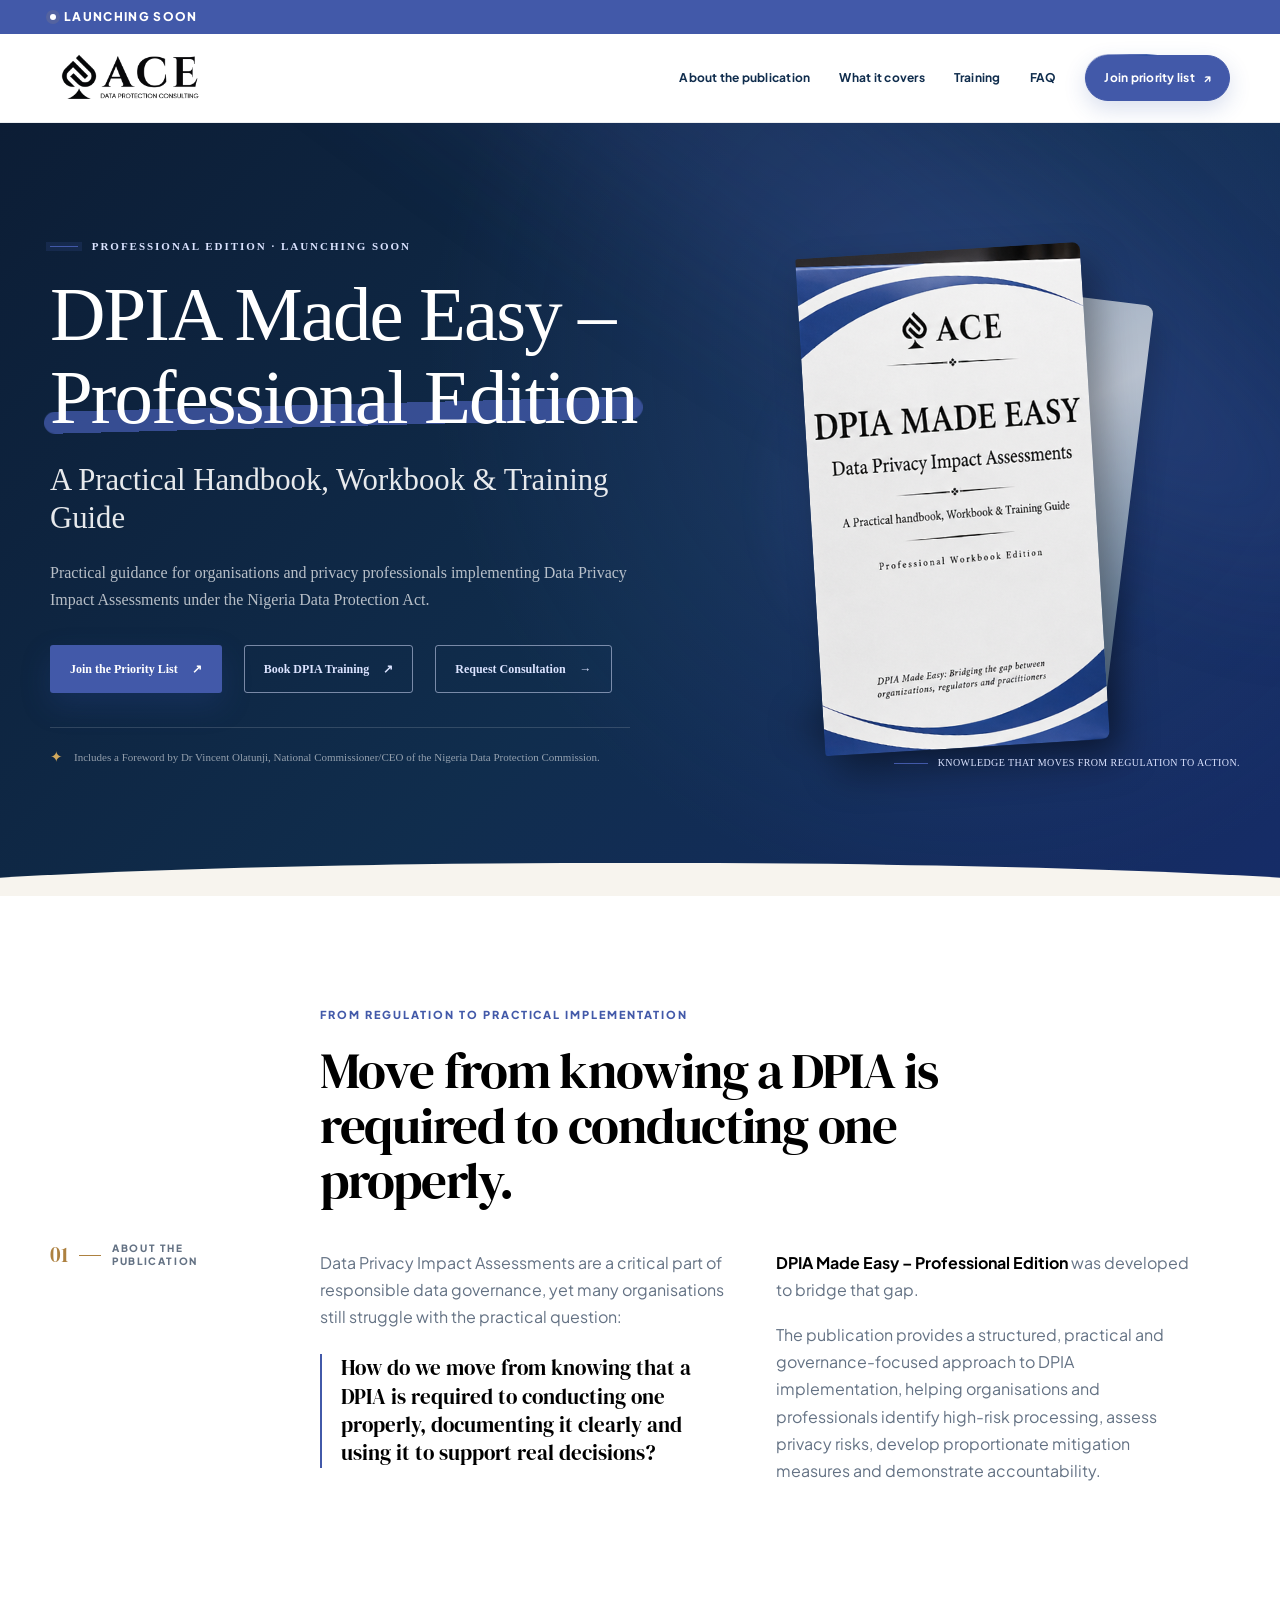
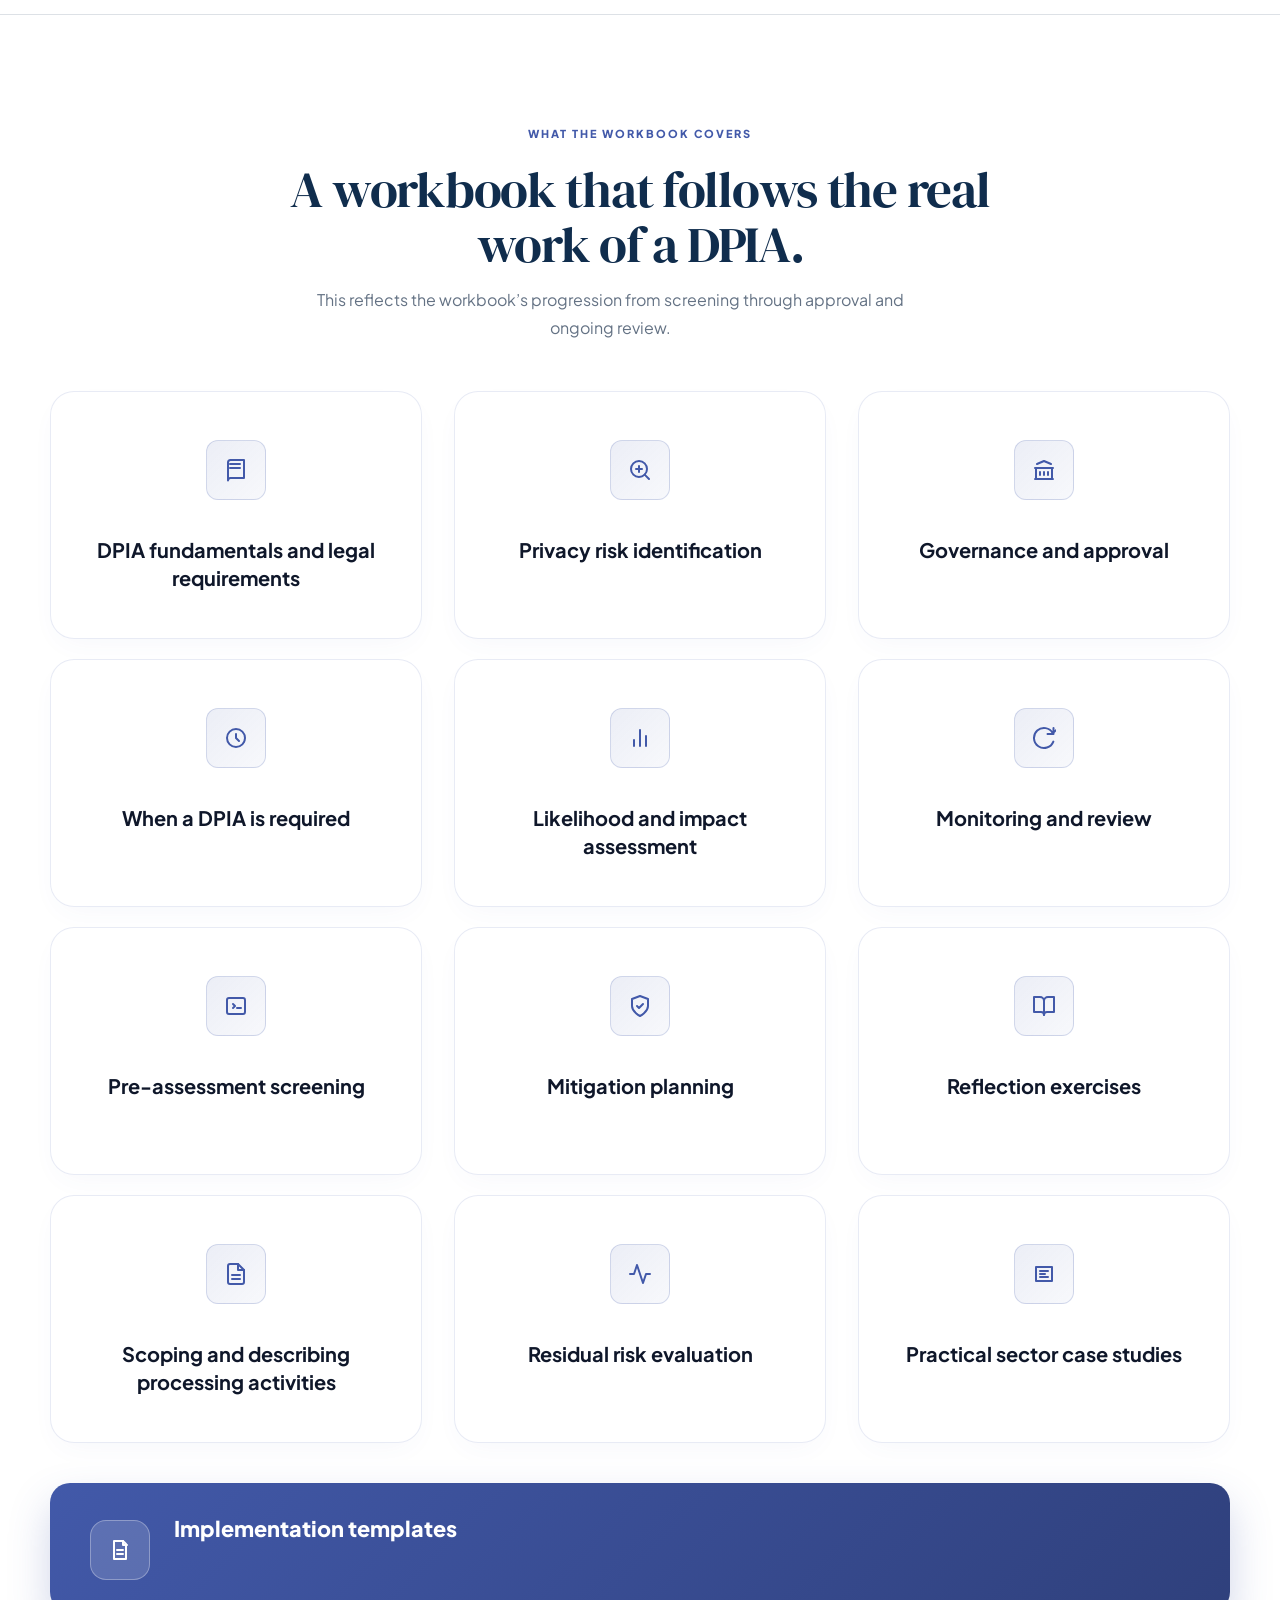
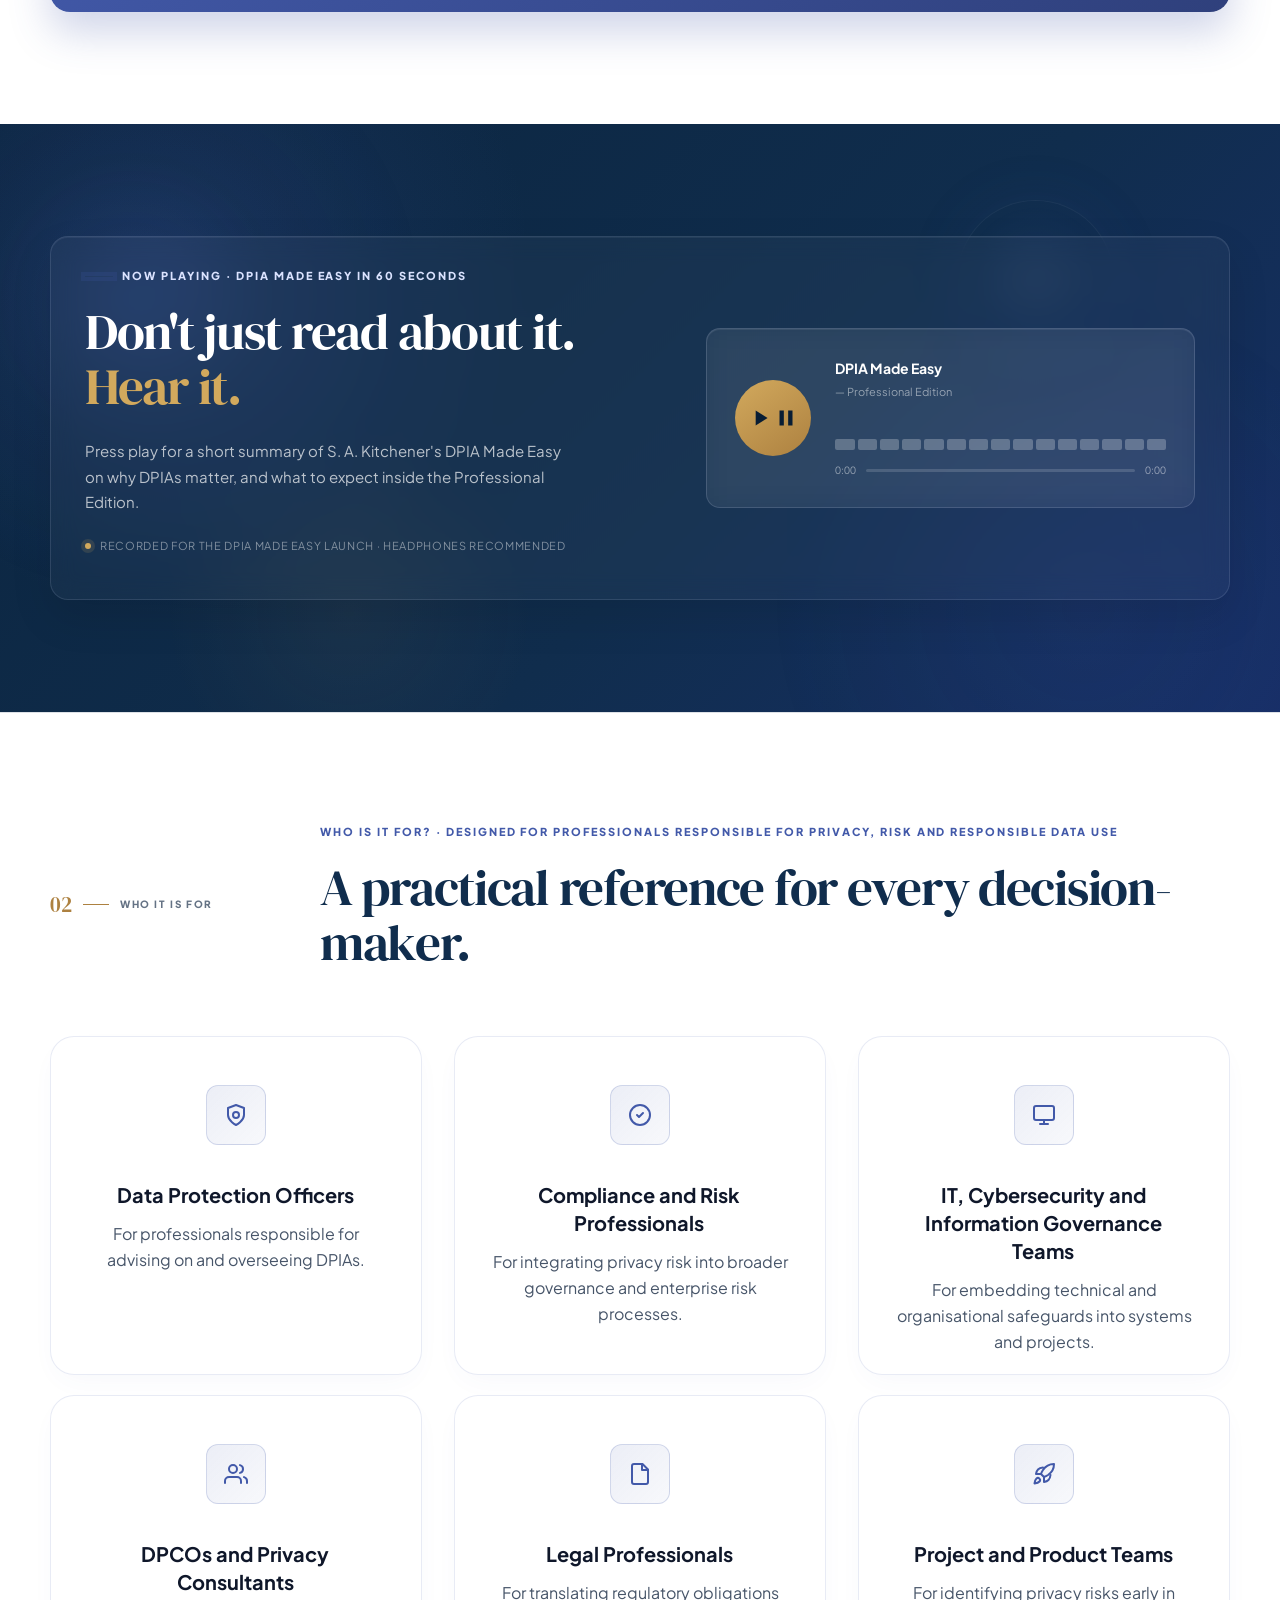
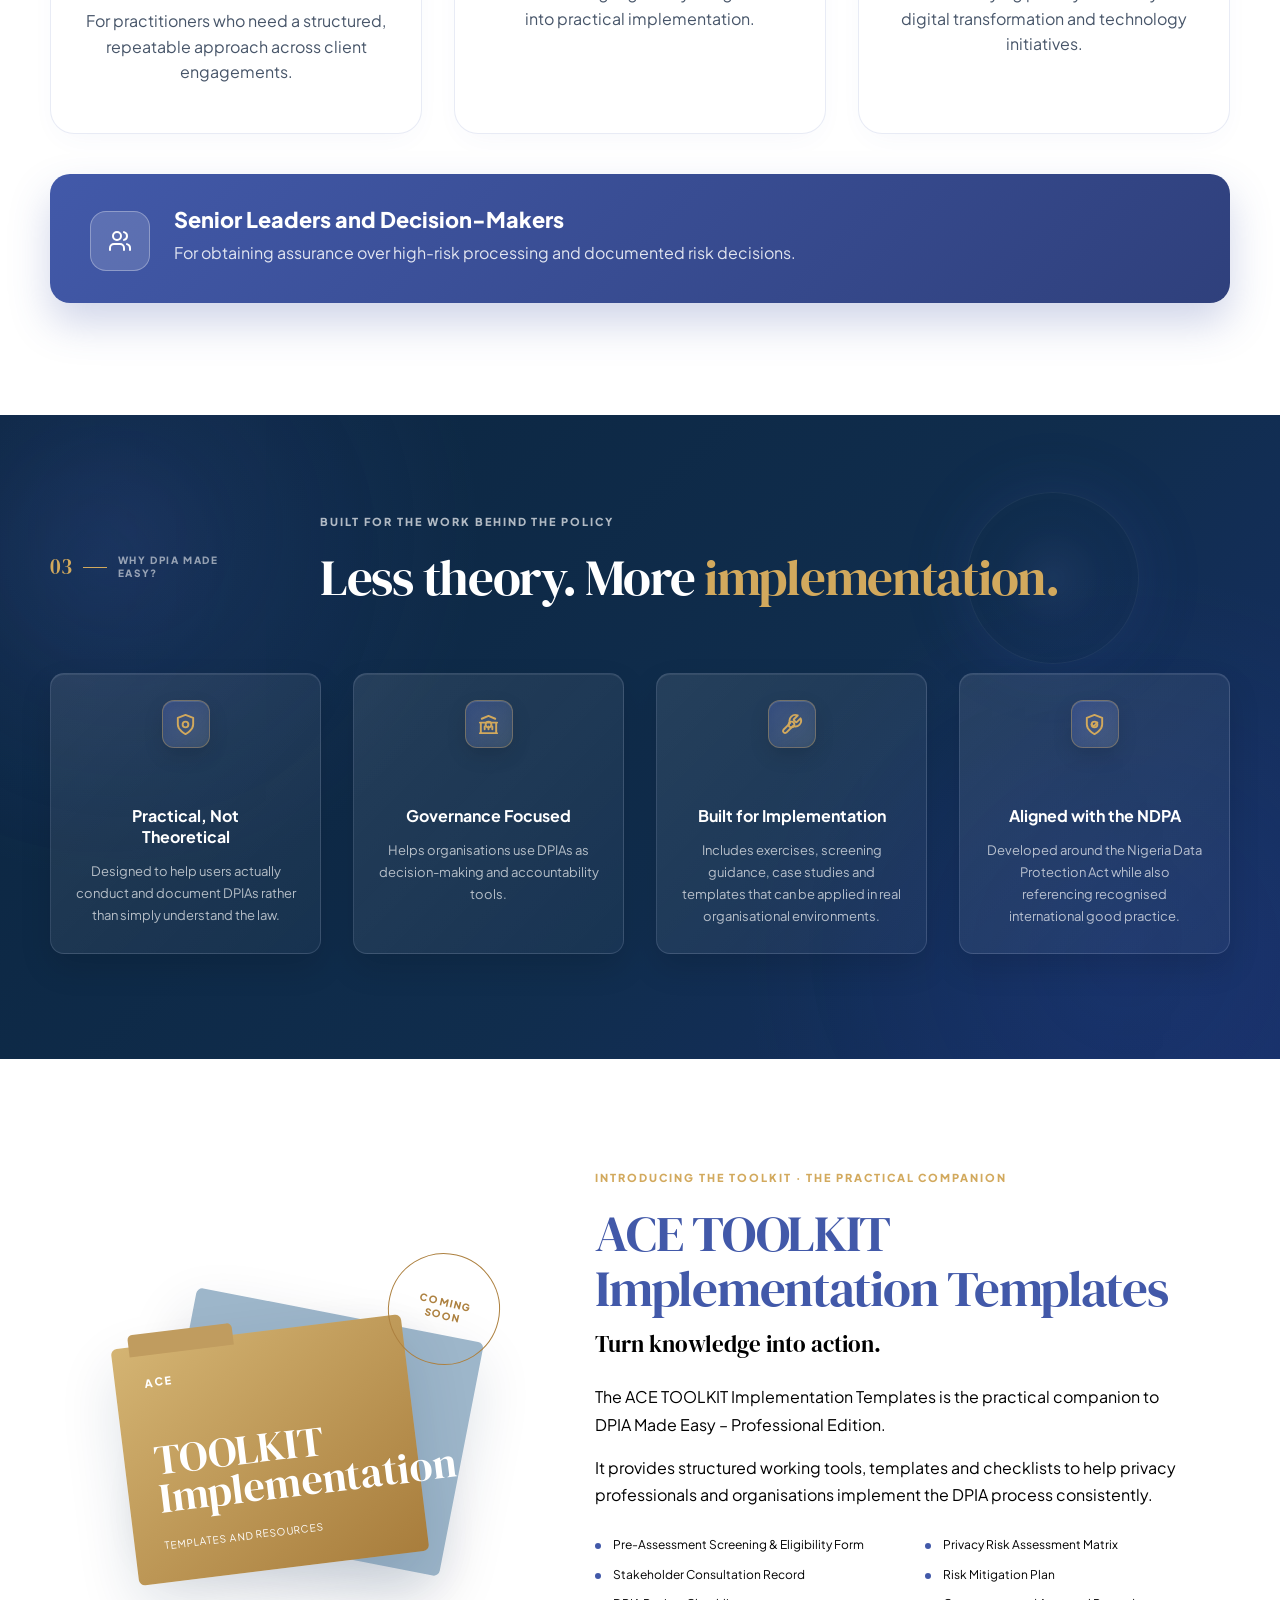
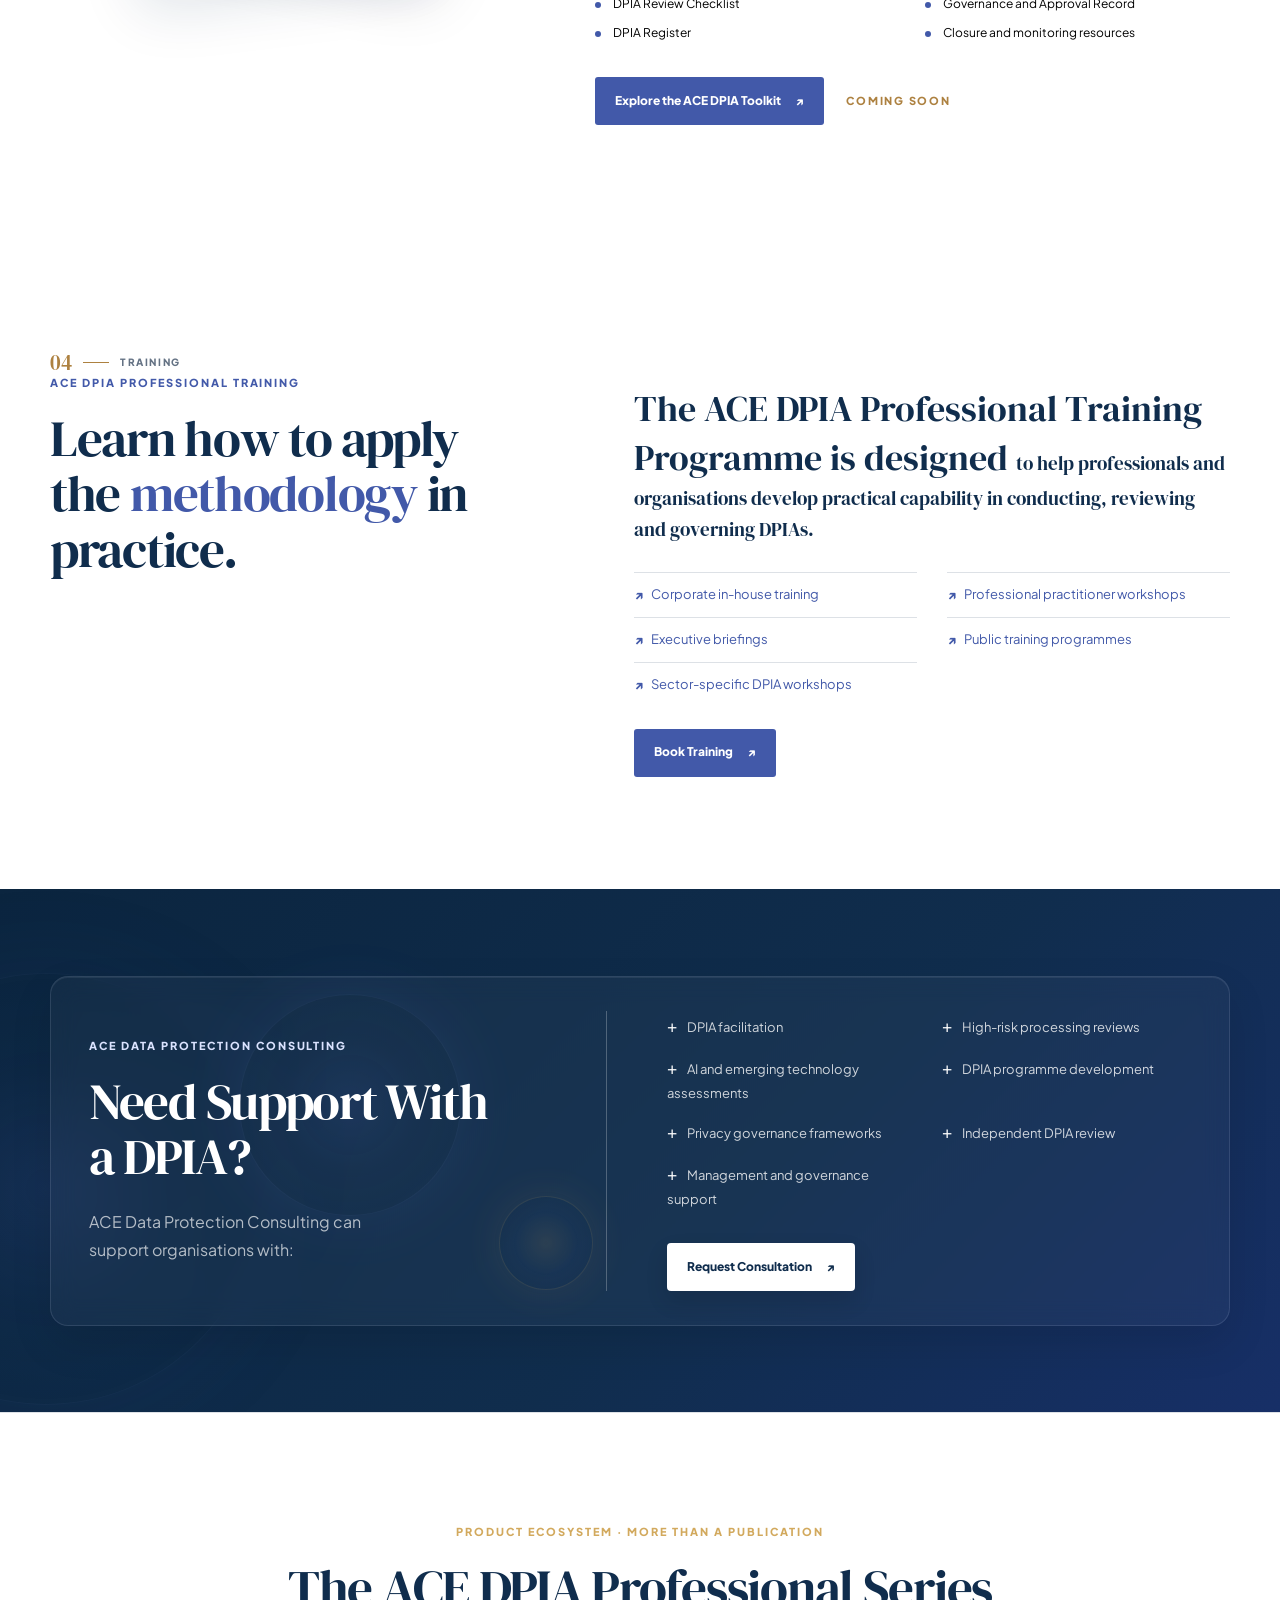
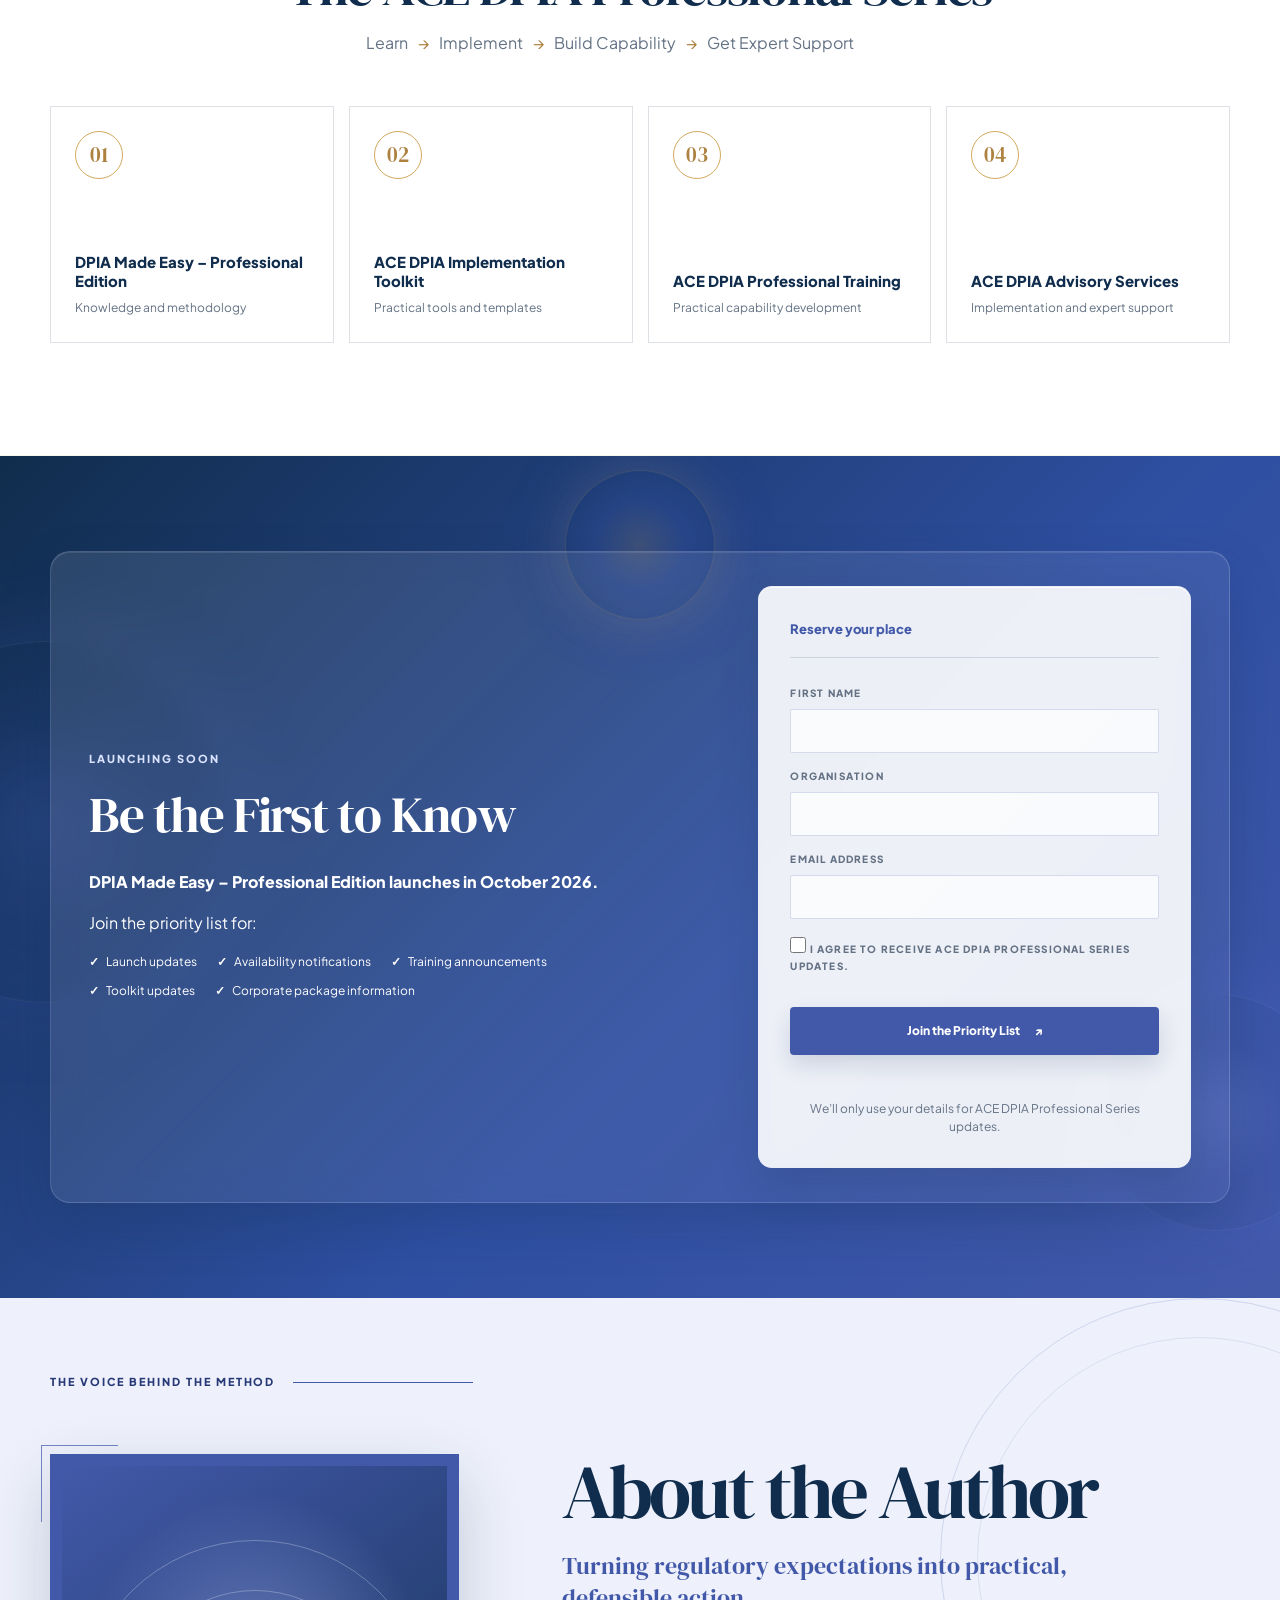
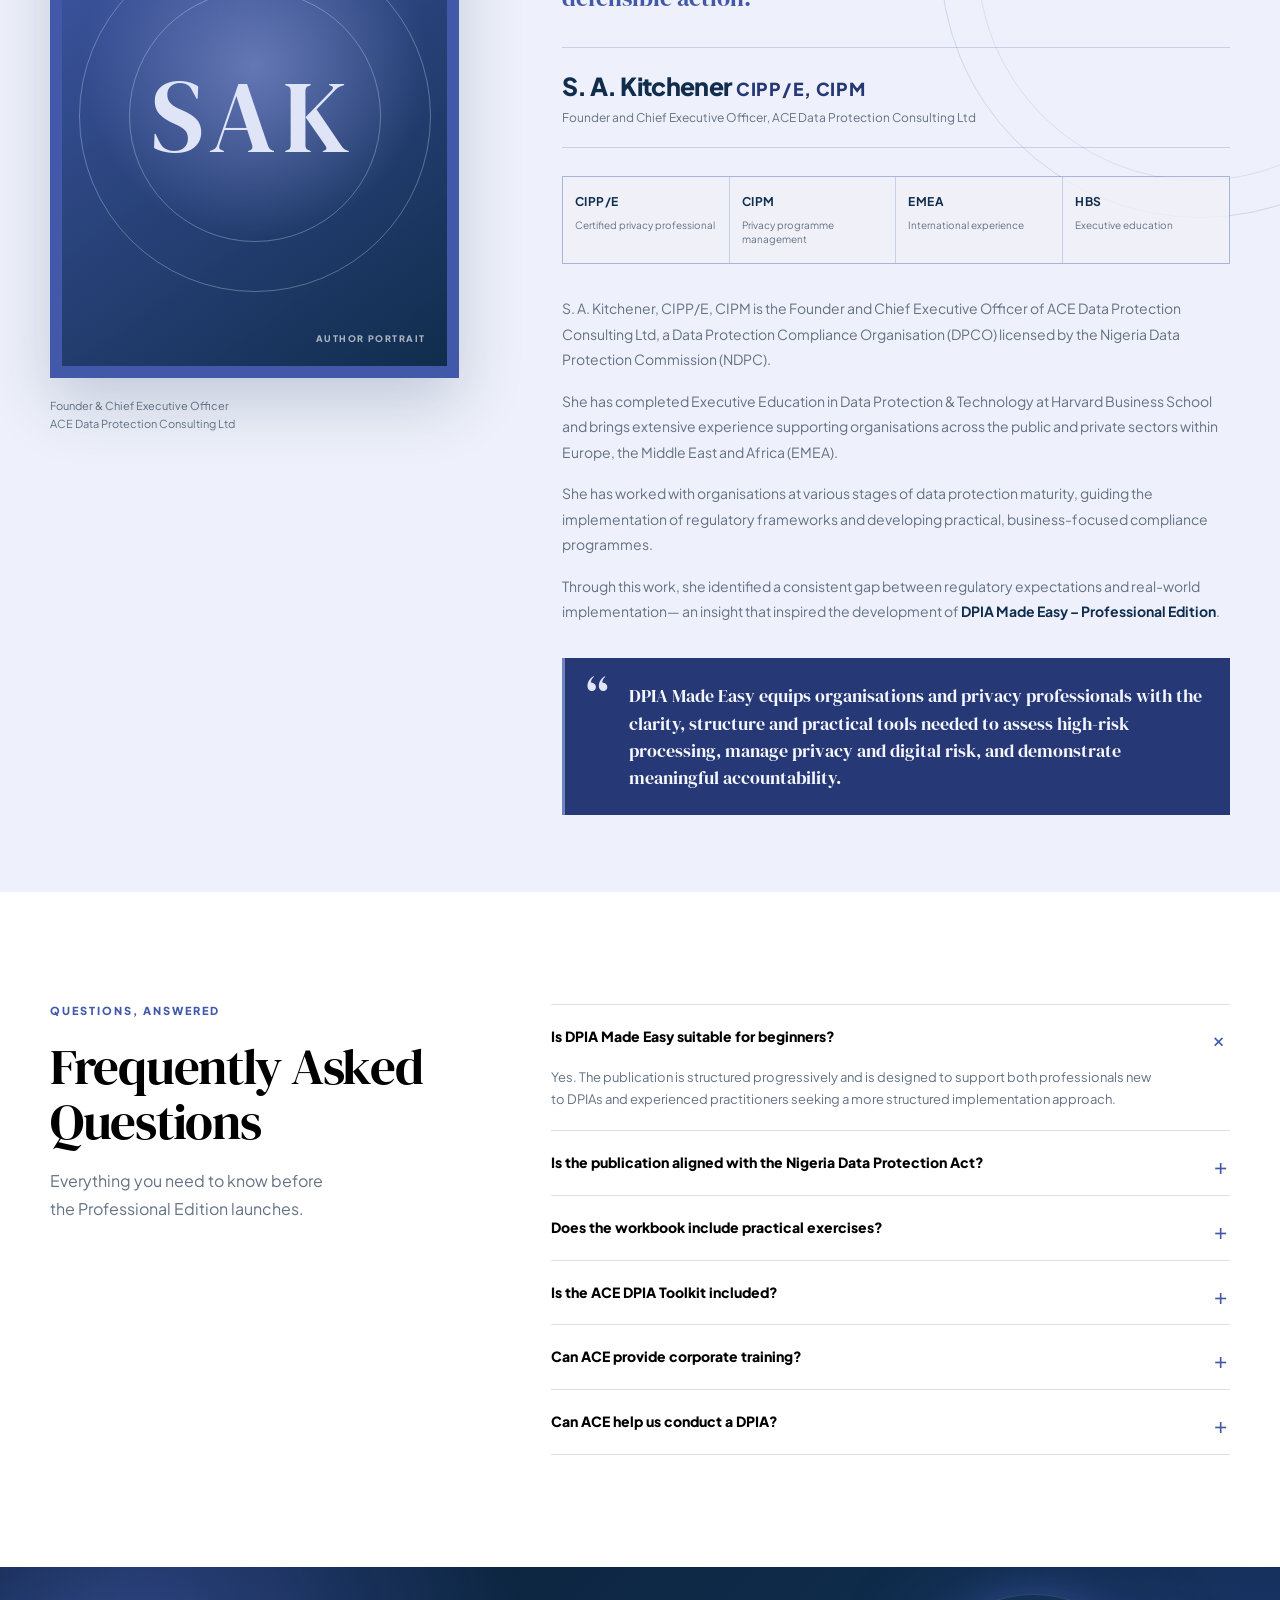
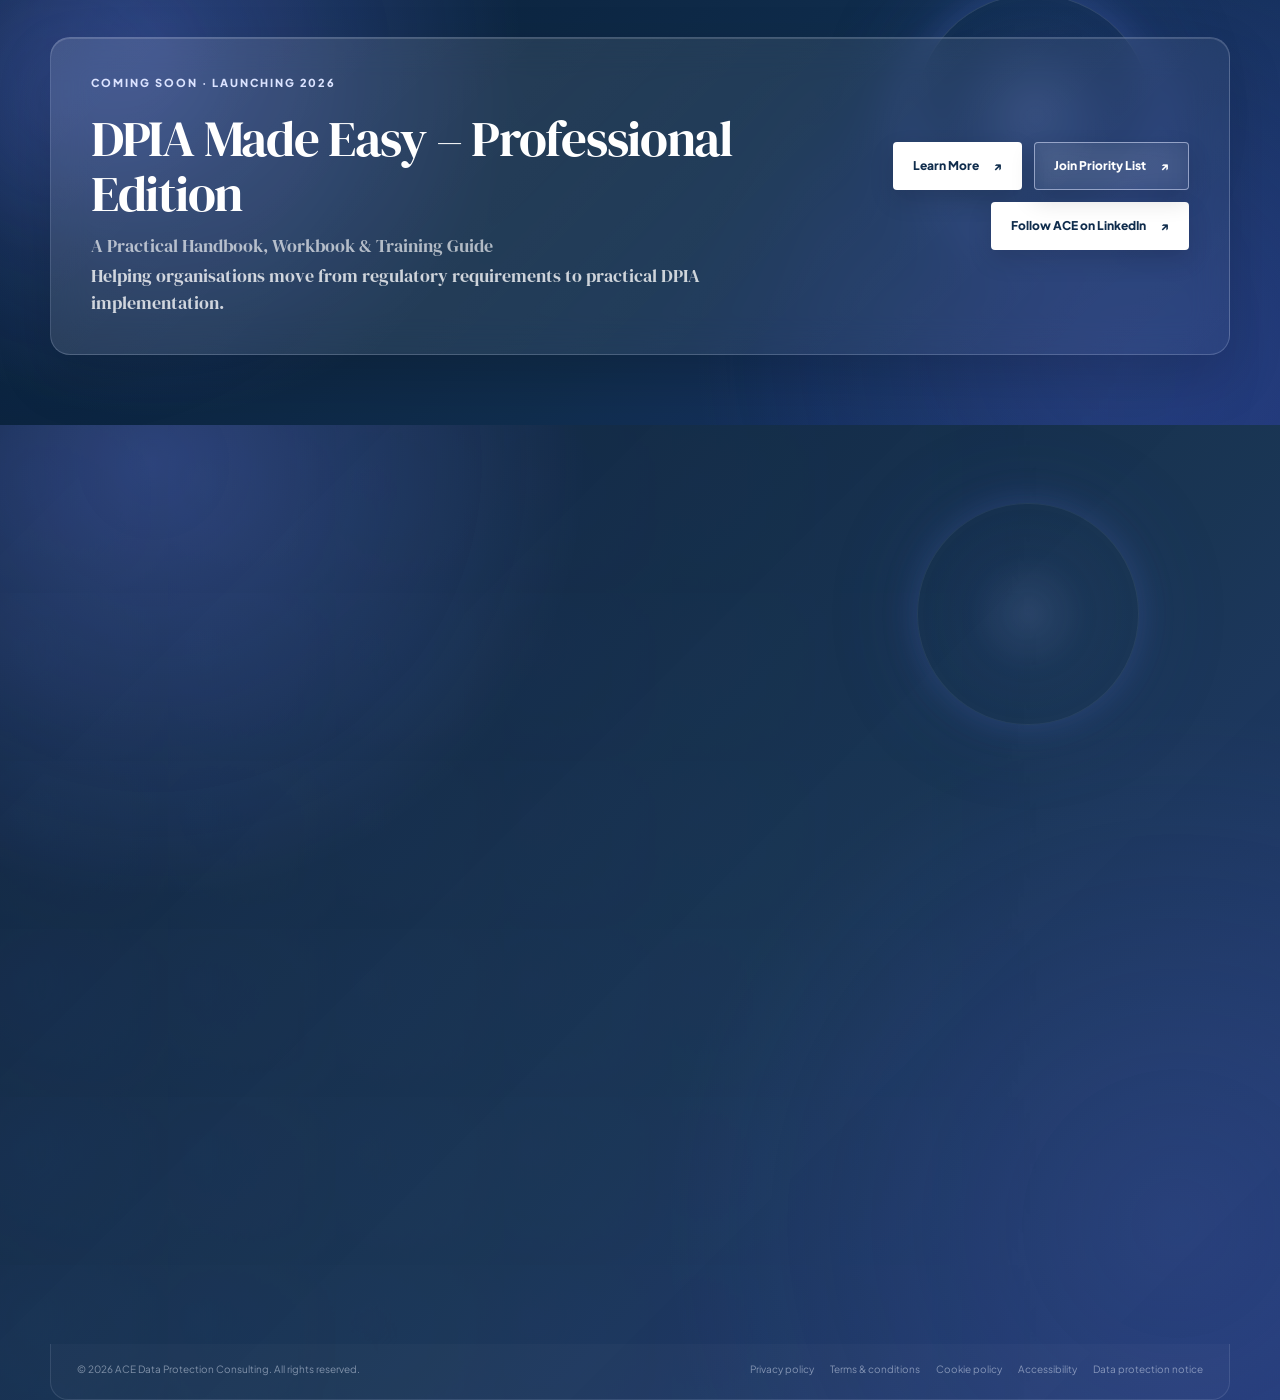
==== commit dc9c819a: "updated footer gui" ====
--- a/ebook/index.html
+++ b/ebook/index.html
@@ -2531,7 +2531,7 @@
             <div class="toolkit-stamp">COMING<br>SOON</div>
           </div>
           <div class="toolkit-copy">
-            <p class="eyebrow">Introduce the Toolkit · The practical companion</p>
+            <p class="eyebrow" style="color: var(--gold);">Introducing the Toolkit · The practical companion</p>
             <h2 id="toolkit-title" style="color: #4259A9;">ACE TOOLKIT Implementation Templates</h2>
             <p class="large-lead" style="color: #000;">Turn knowledge into action.</p>
             <p style="color: #000;">The ACE TOOLKIT Implementation Templates is the practical companion to DPIA Made
@@ -2728,7 +2728,7 @@
         style="display: none; opacity: 0;" aria-labelledby="ecosystem-title">
         <div class="shell">
           <div class="section-heading centered-heading">
-            <p class="eyebrow">Product Ecosystem · More than a publication</p>
+            <p class="eyebrow" style="color: var(--gold);">Product Ecosystem · More than a publication</p>
             <h2 id="ecosystem-title">The ACE DPIA Professional Series</h2>
             <p>Learn <span class="flow-arrow">→</span> Implement <span class="flow-arrow">→</span> Build Capability
               <span class="flow-arrow">→</span> Get Expert Support
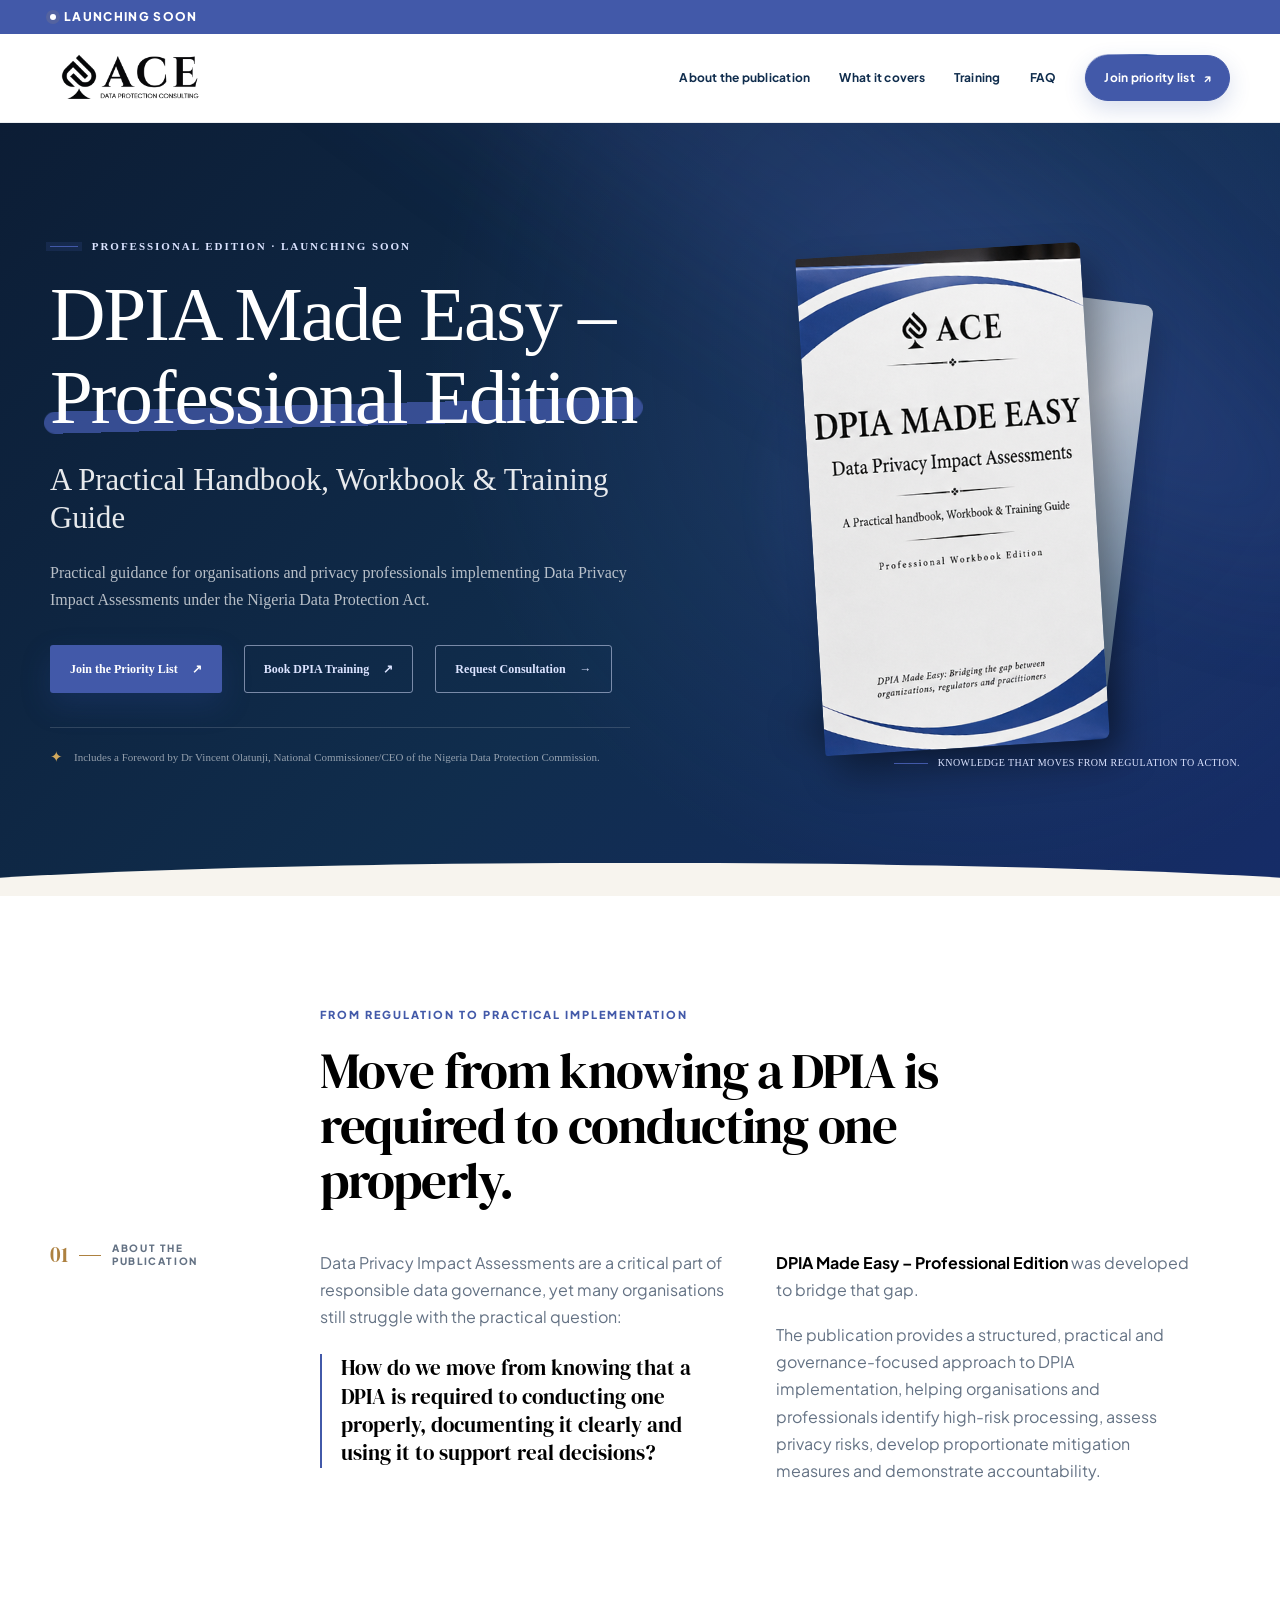
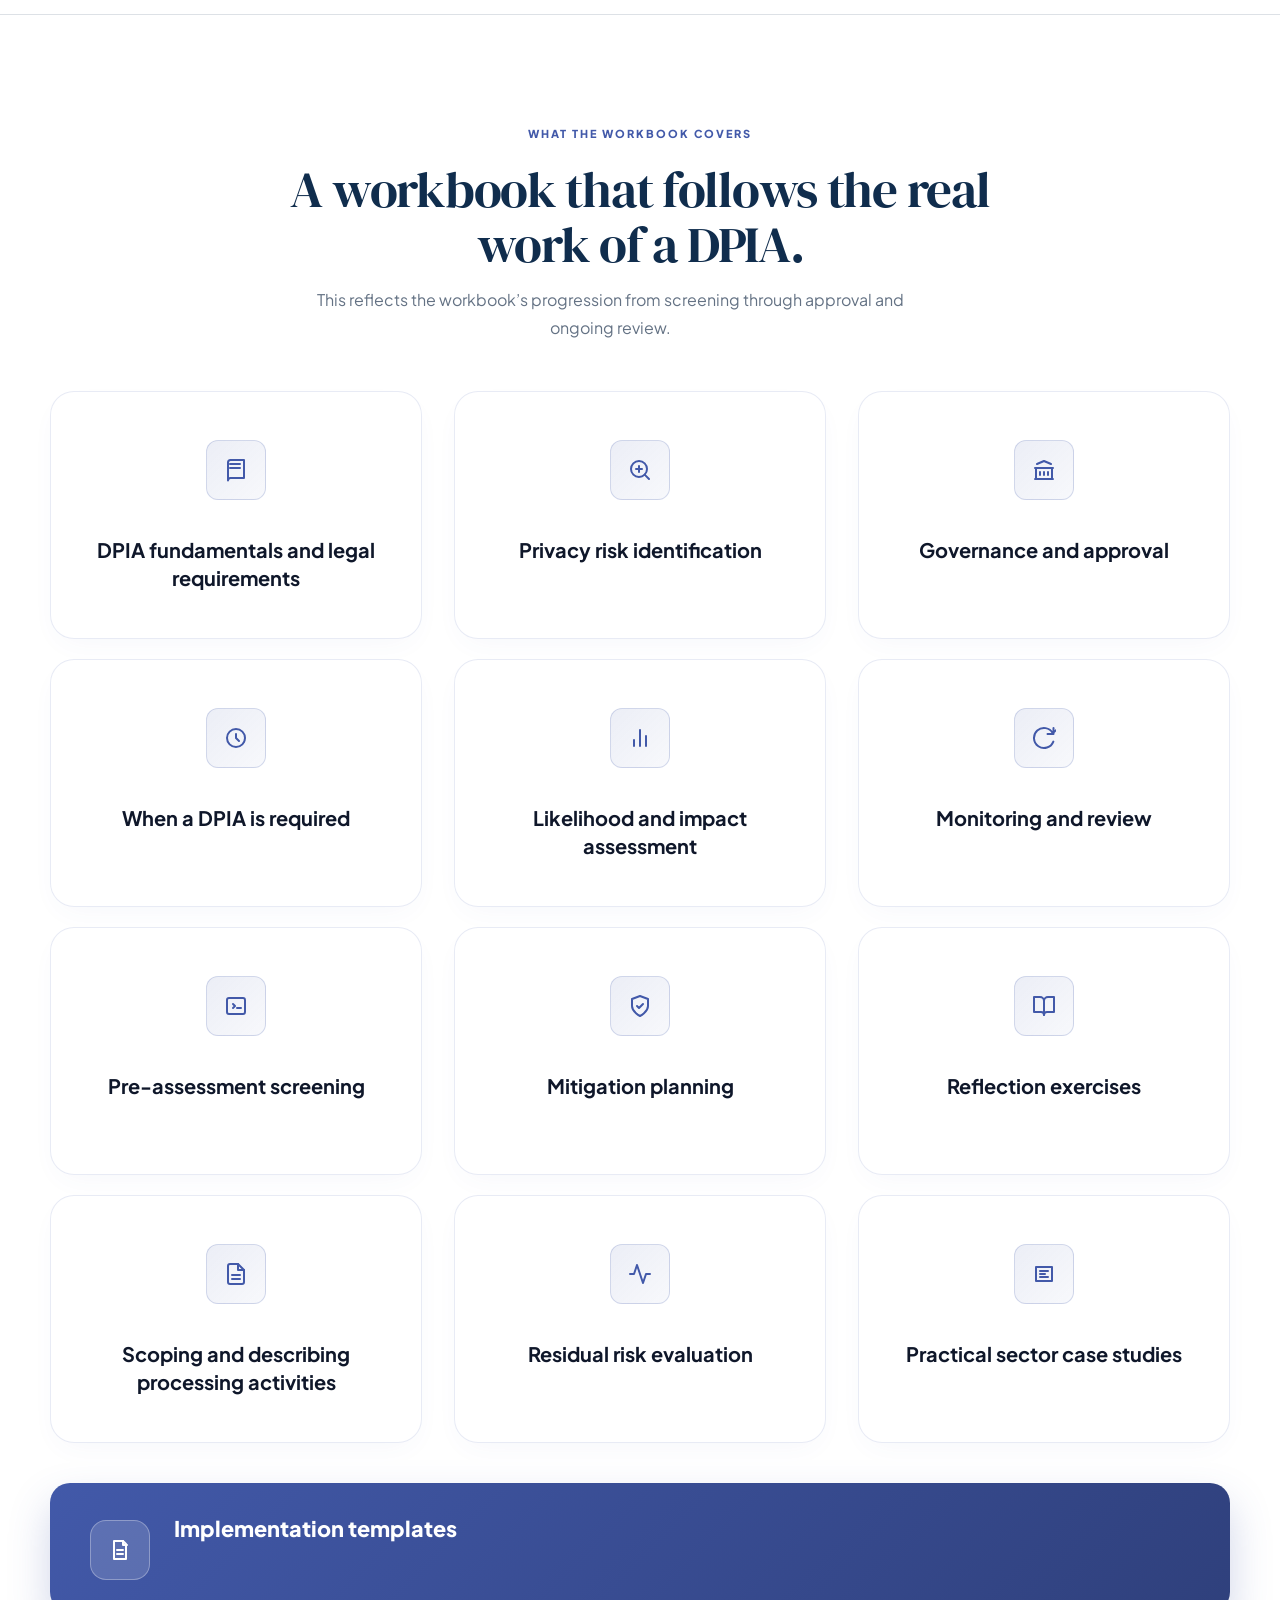
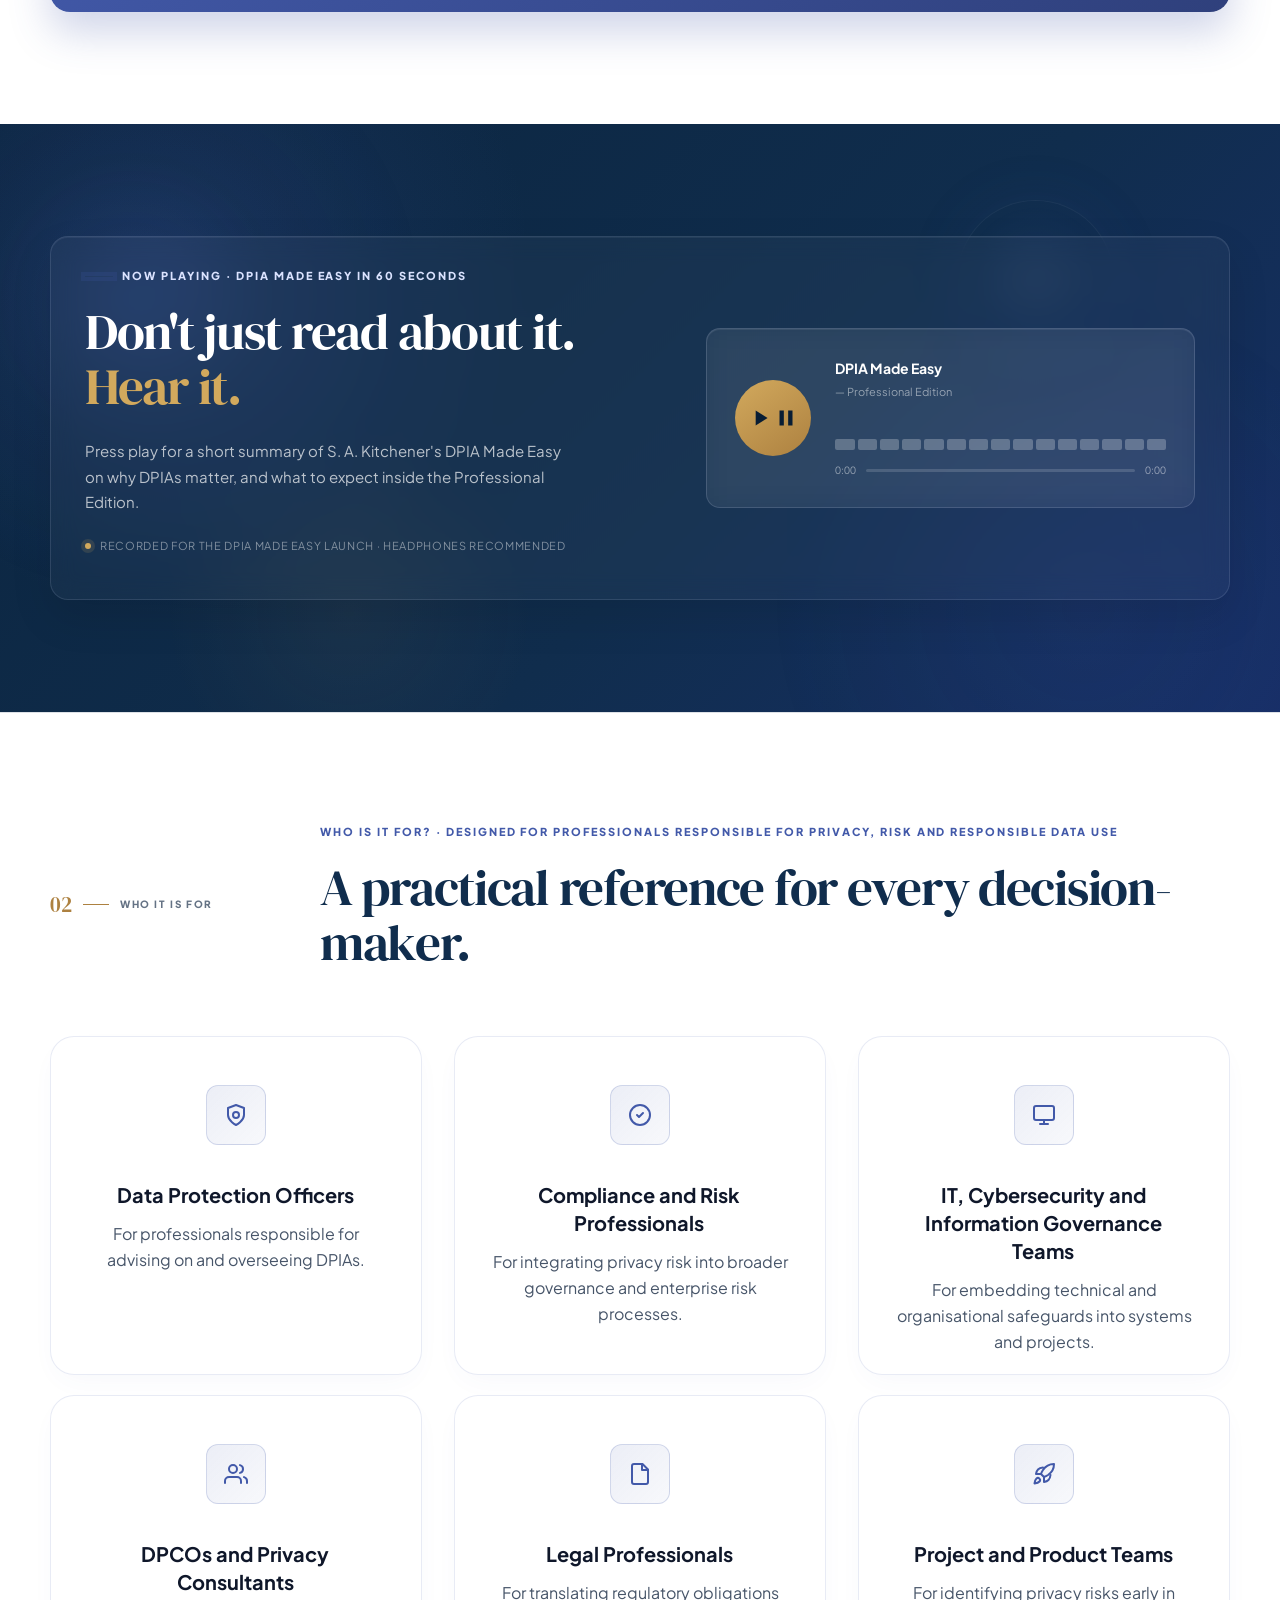
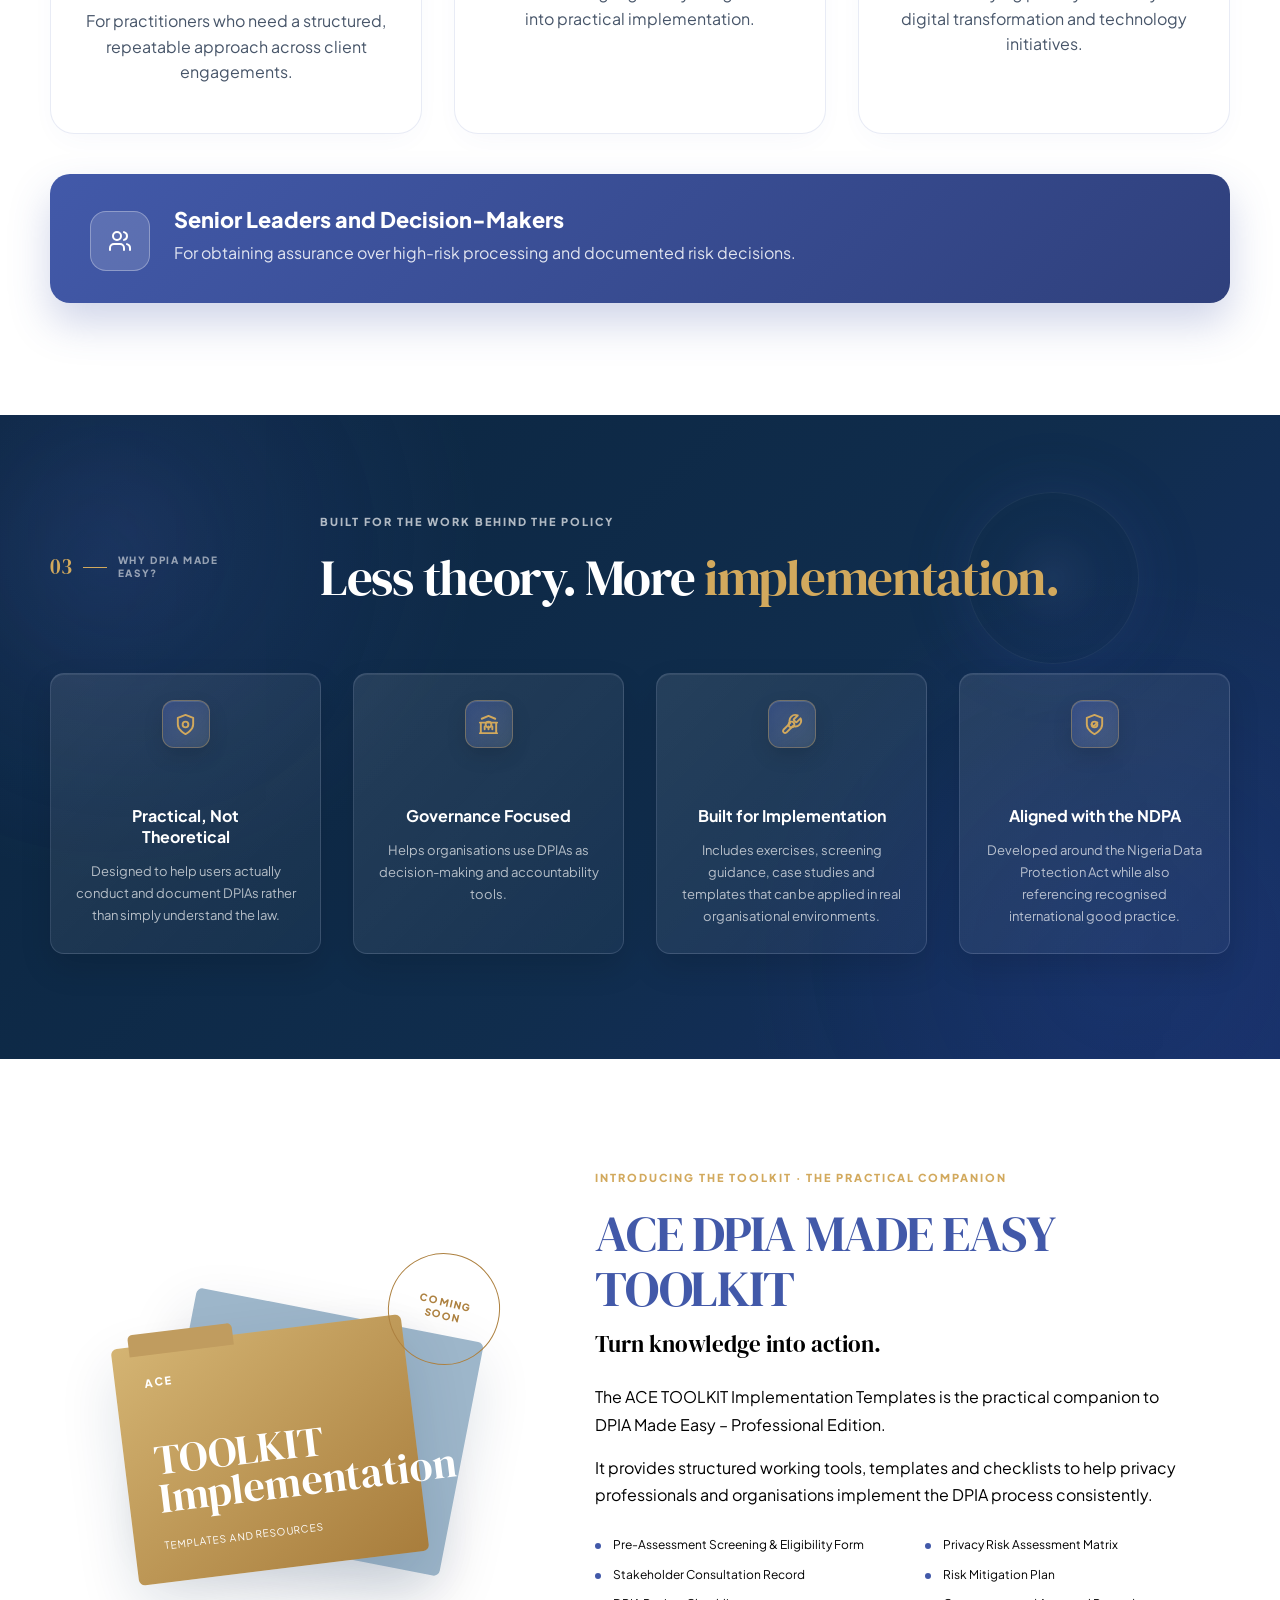
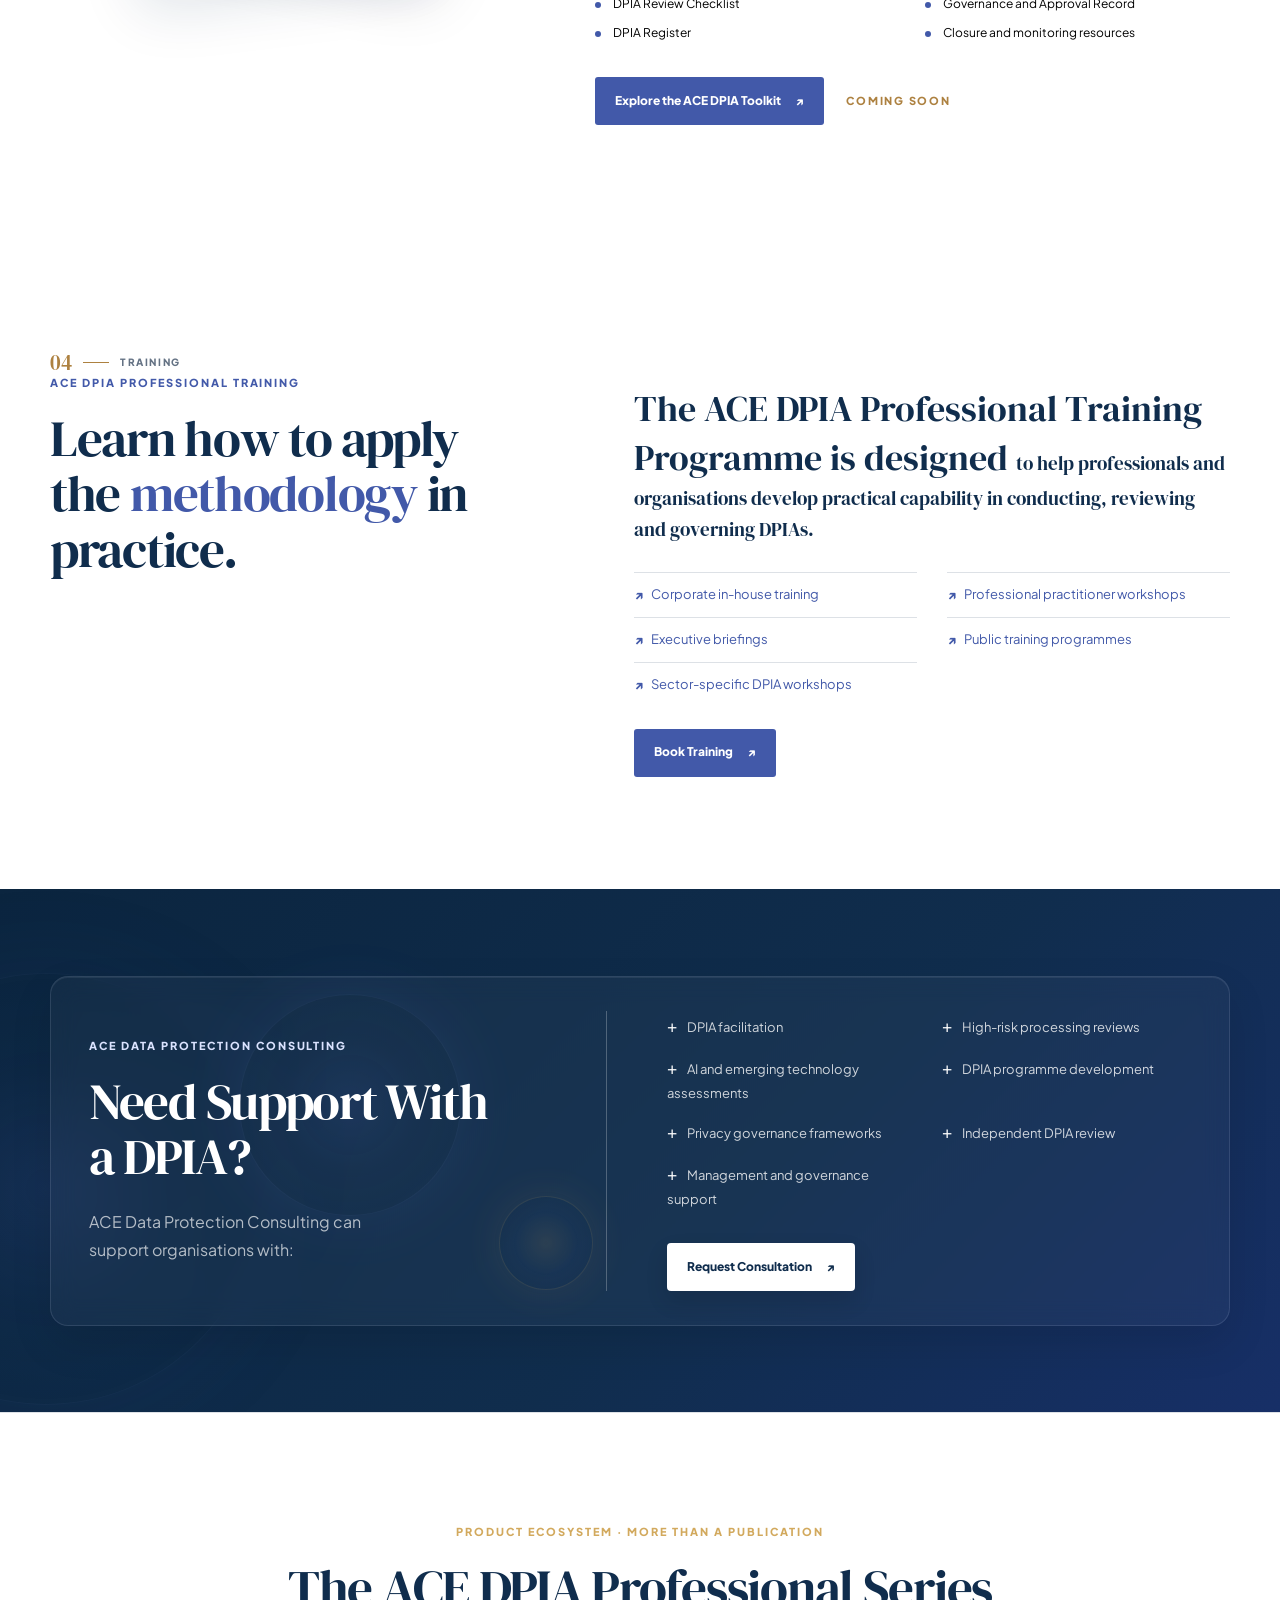
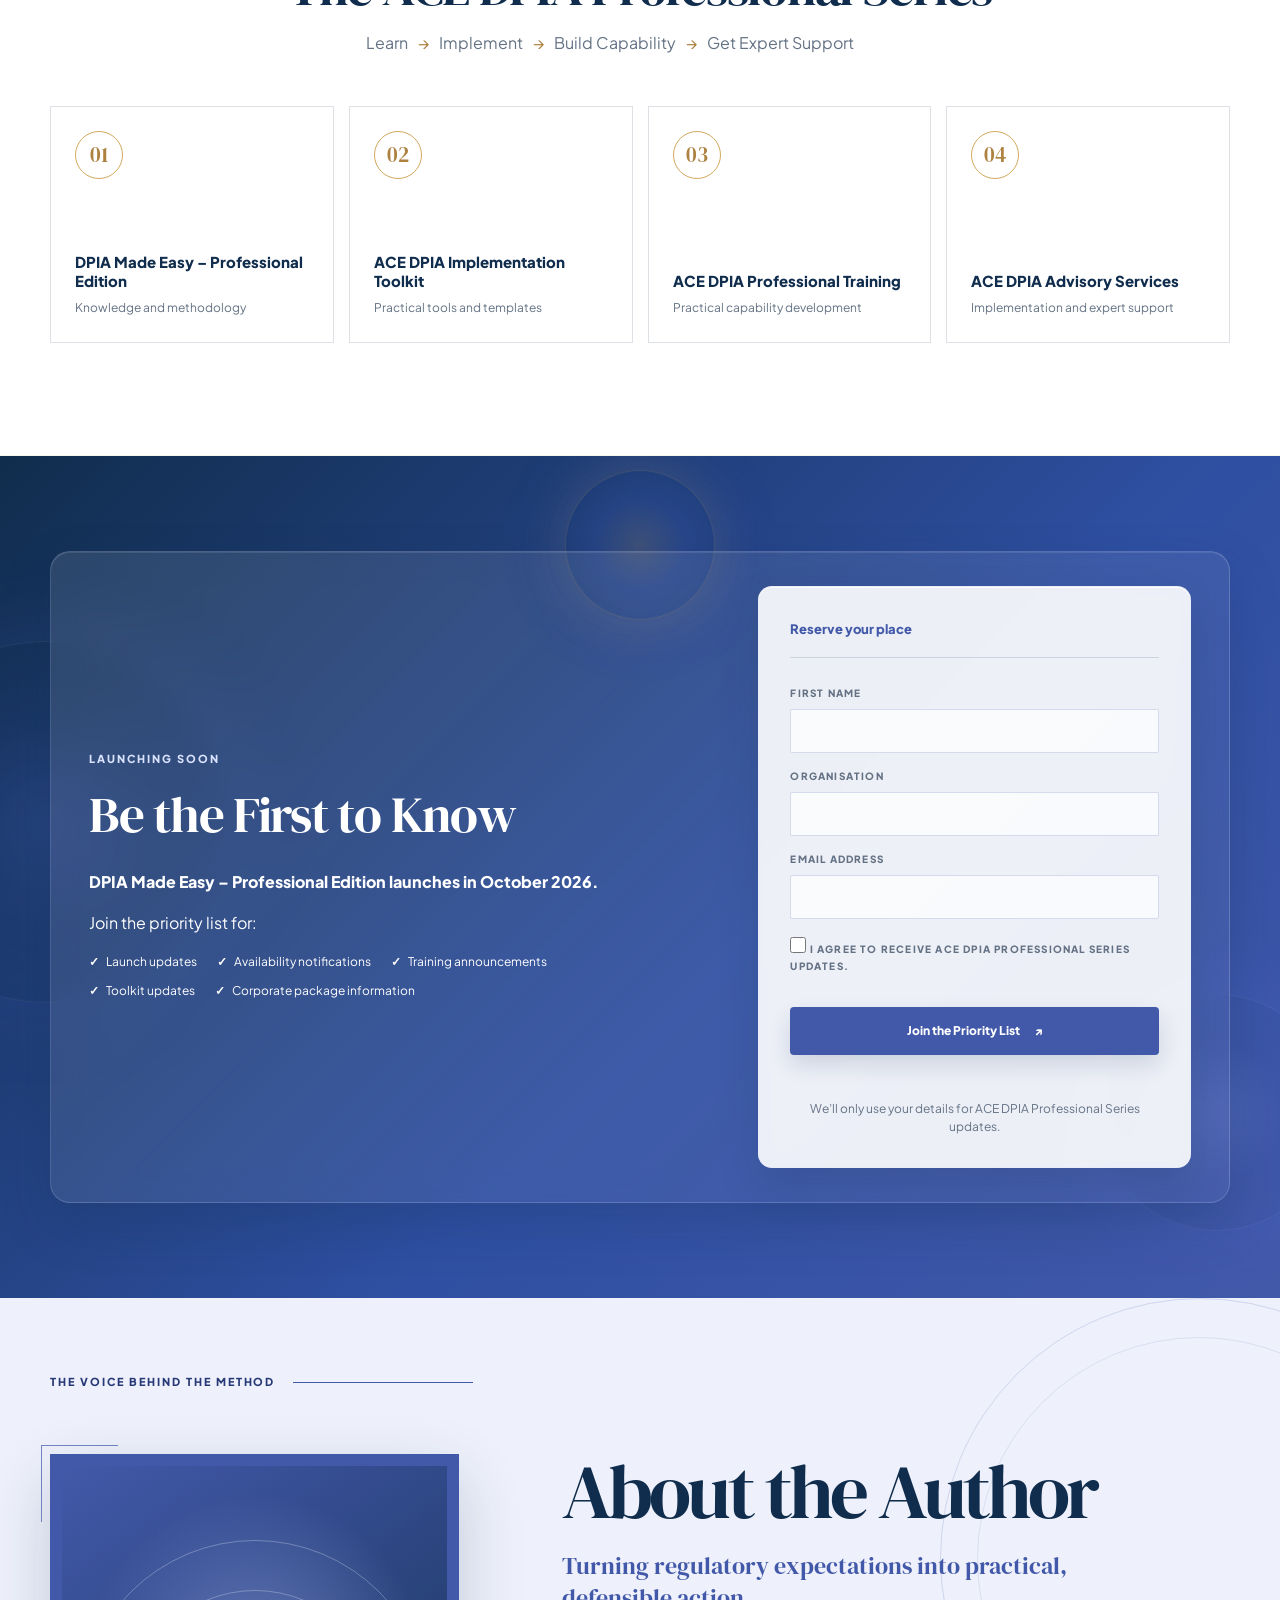
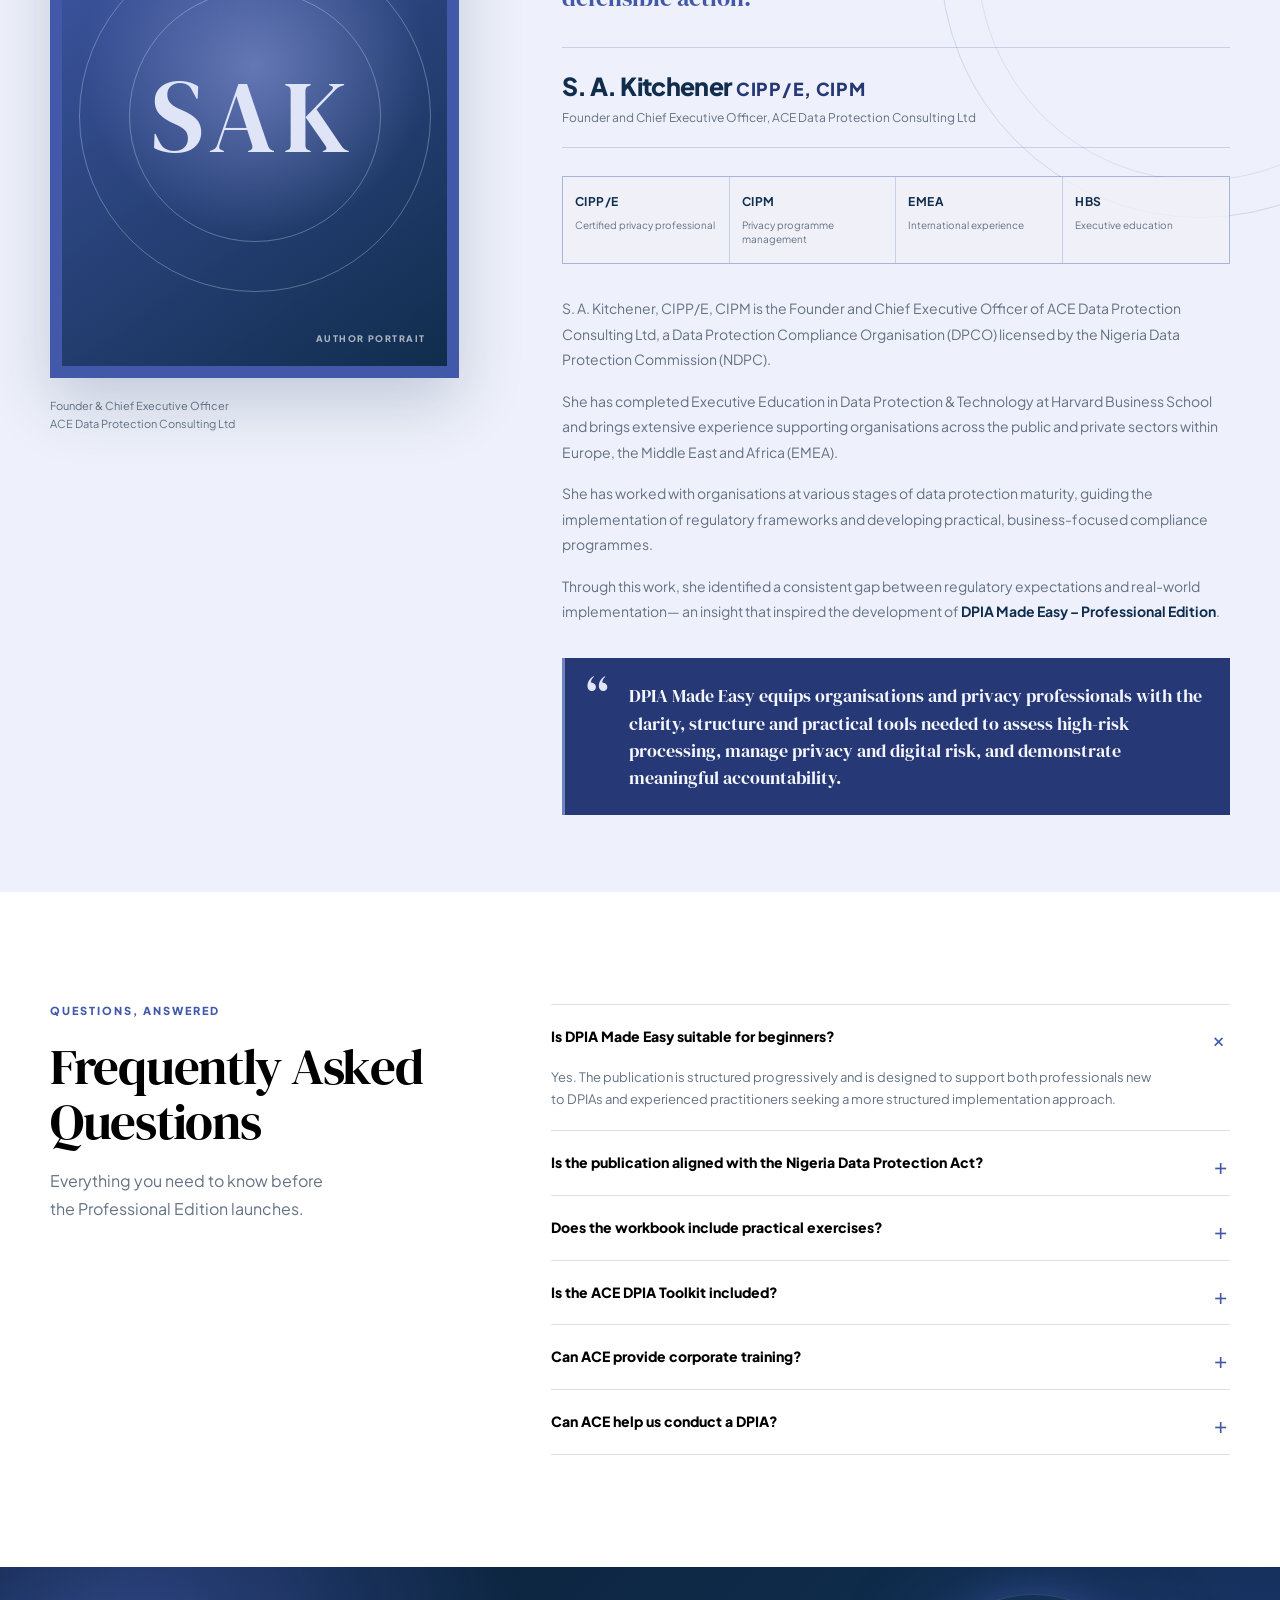
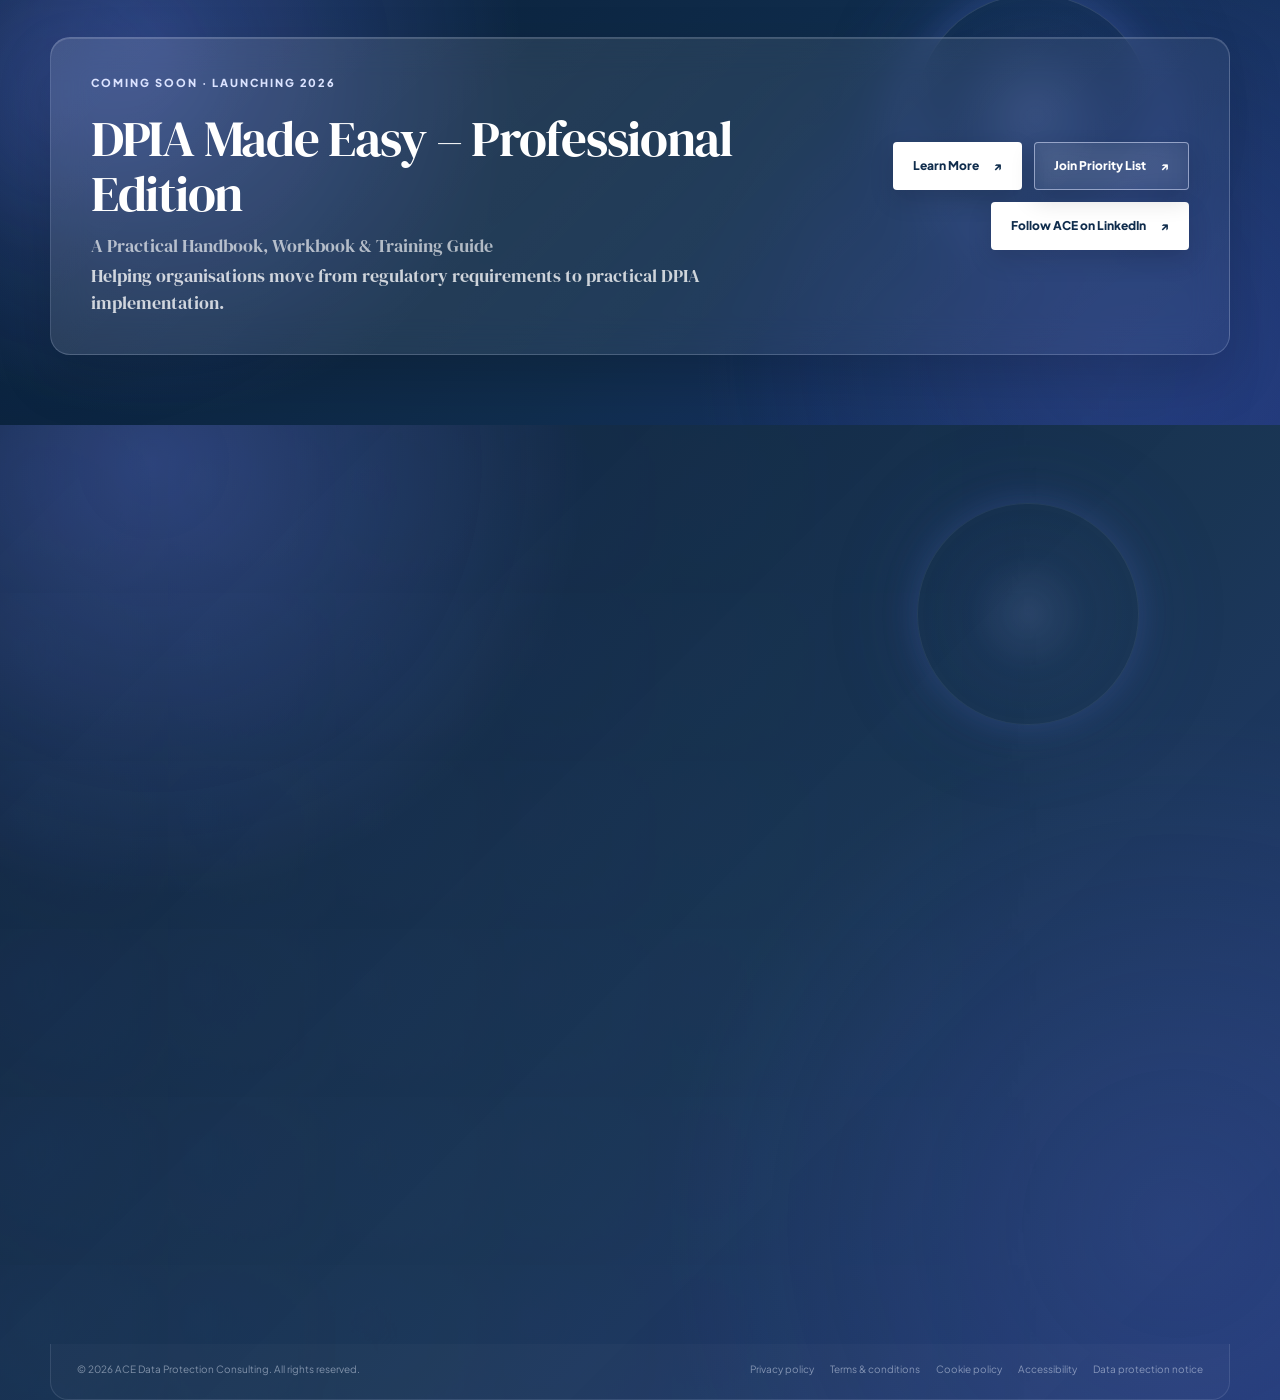
==== commit 60452750: "Completed feature" ====
--- a/ebook/index.html
+++ b/ebook/index.html
@@ -2532,7 +2532,7 @@
           </div>
           <div class="toolkit-copy">
             <p class="eyebrow" style="color: var(--gold);">Introducing the Toolkit · The practical companion</p>
-            <h2 id="toolkit-title" style="color: #4259A9;">ACE TOOLKIT Implementation Templates</h2>
+            <h2 id="toolkit-title" style="color: #4259A9;">ACE DPIA MADE EASY TOOLKIT</h2>
             <p class="large-lead" style="color: #000;">Turn knowledge into action.</p>
             <p style="color: #000;">The ACE TOOLKIT Implementation Templates is the practical companion to DPIA Made
               Easy – Professional
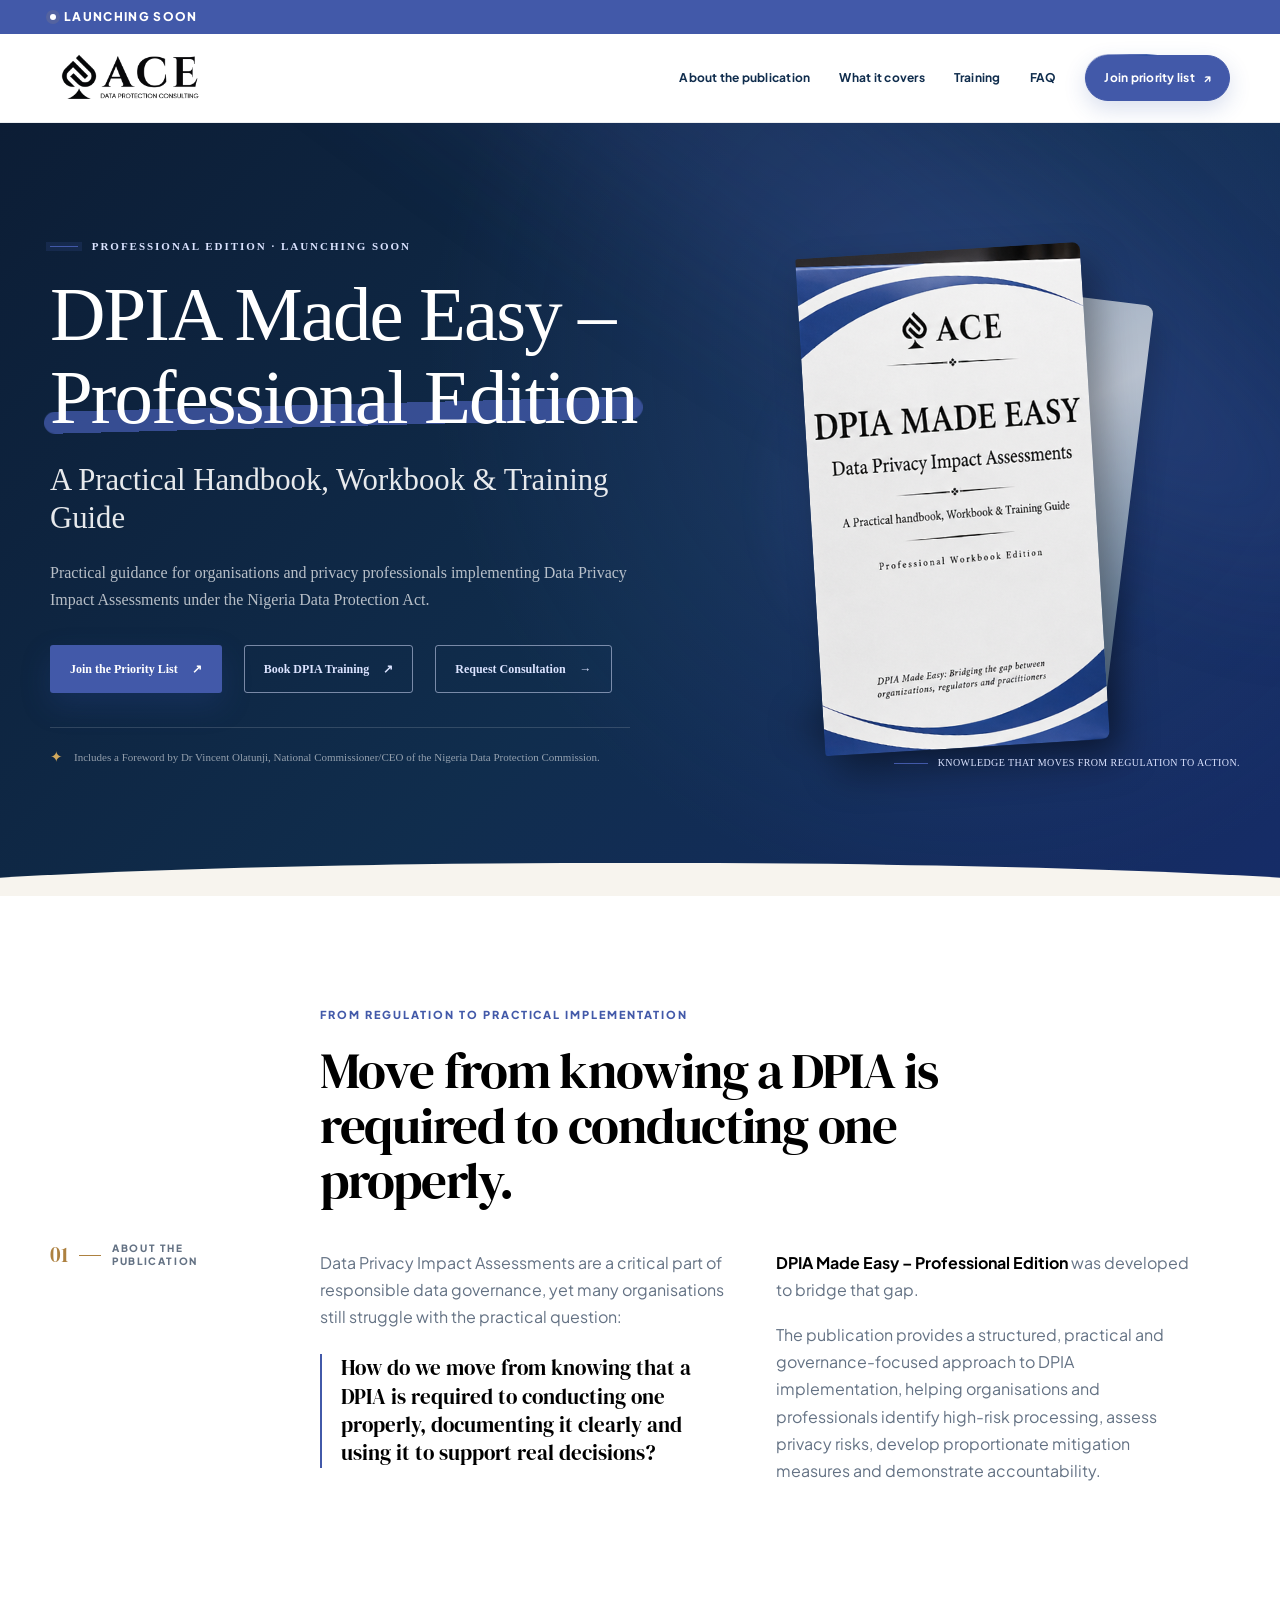
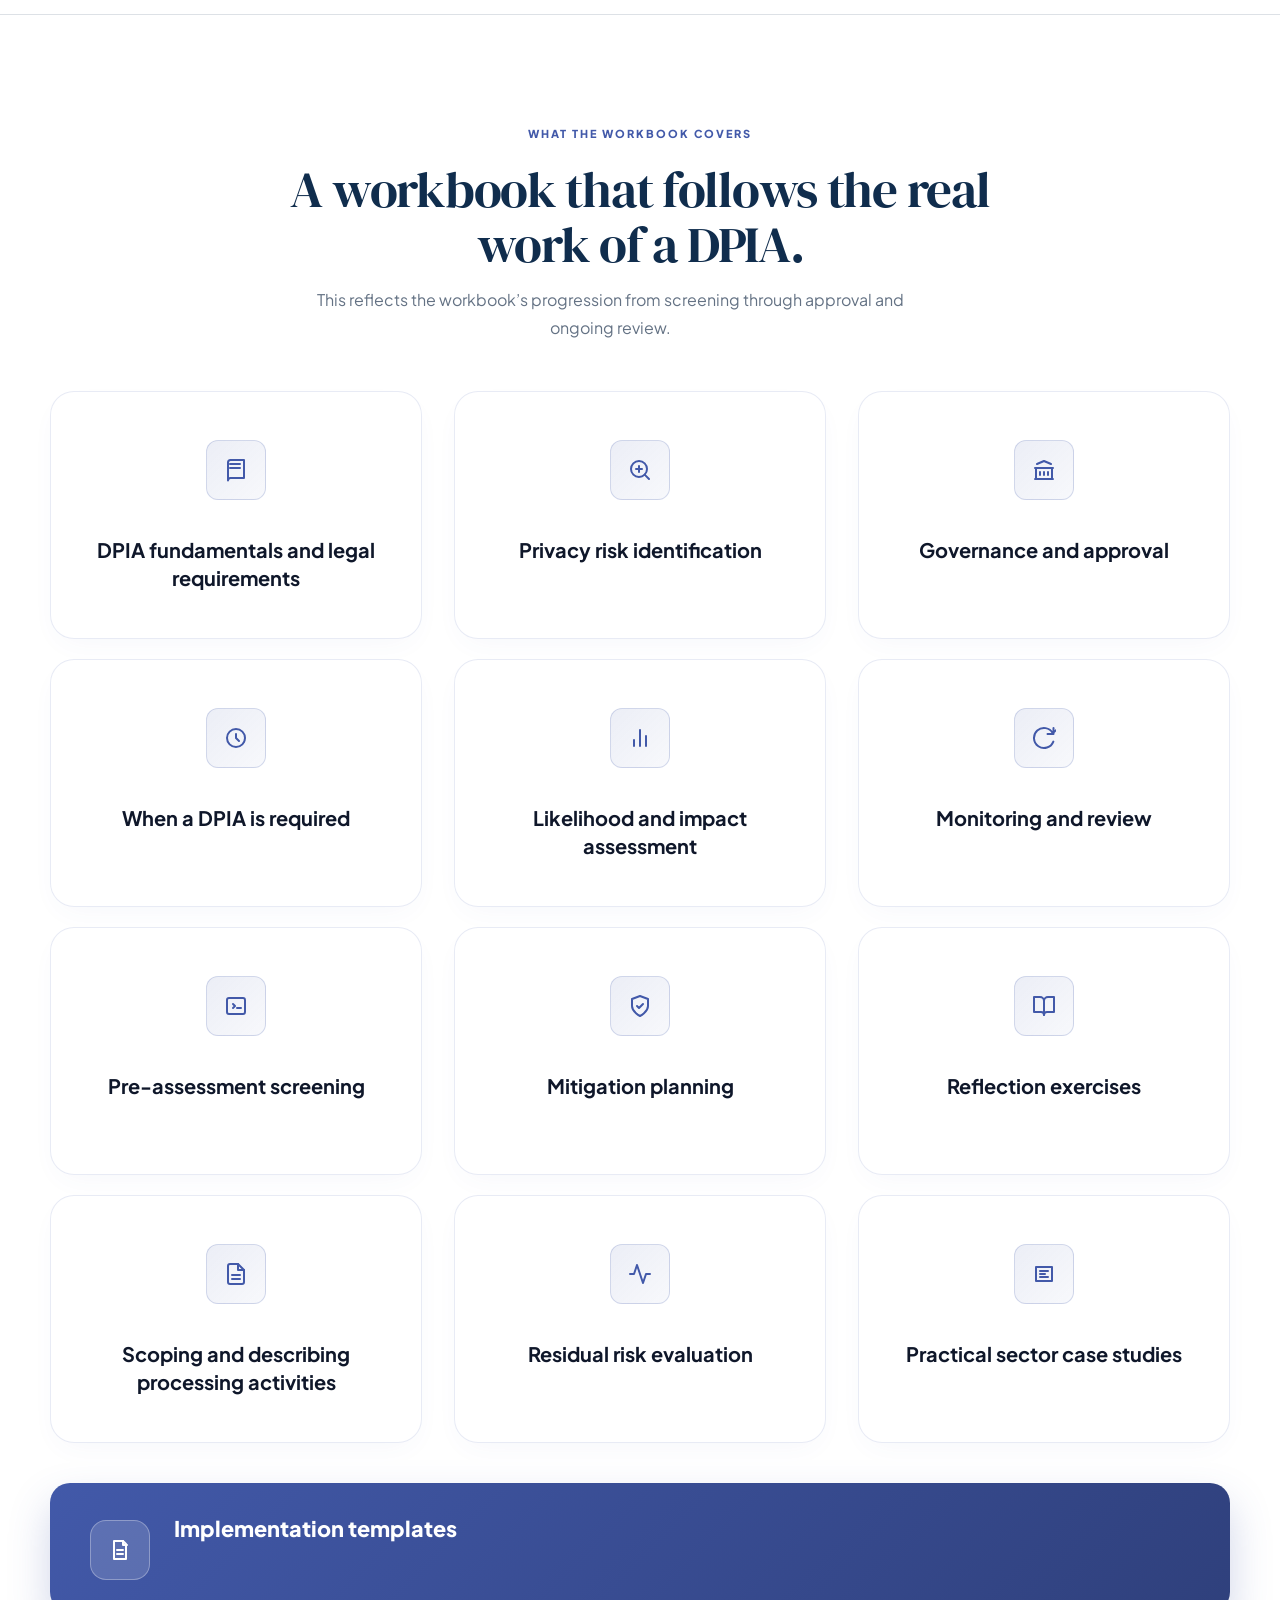
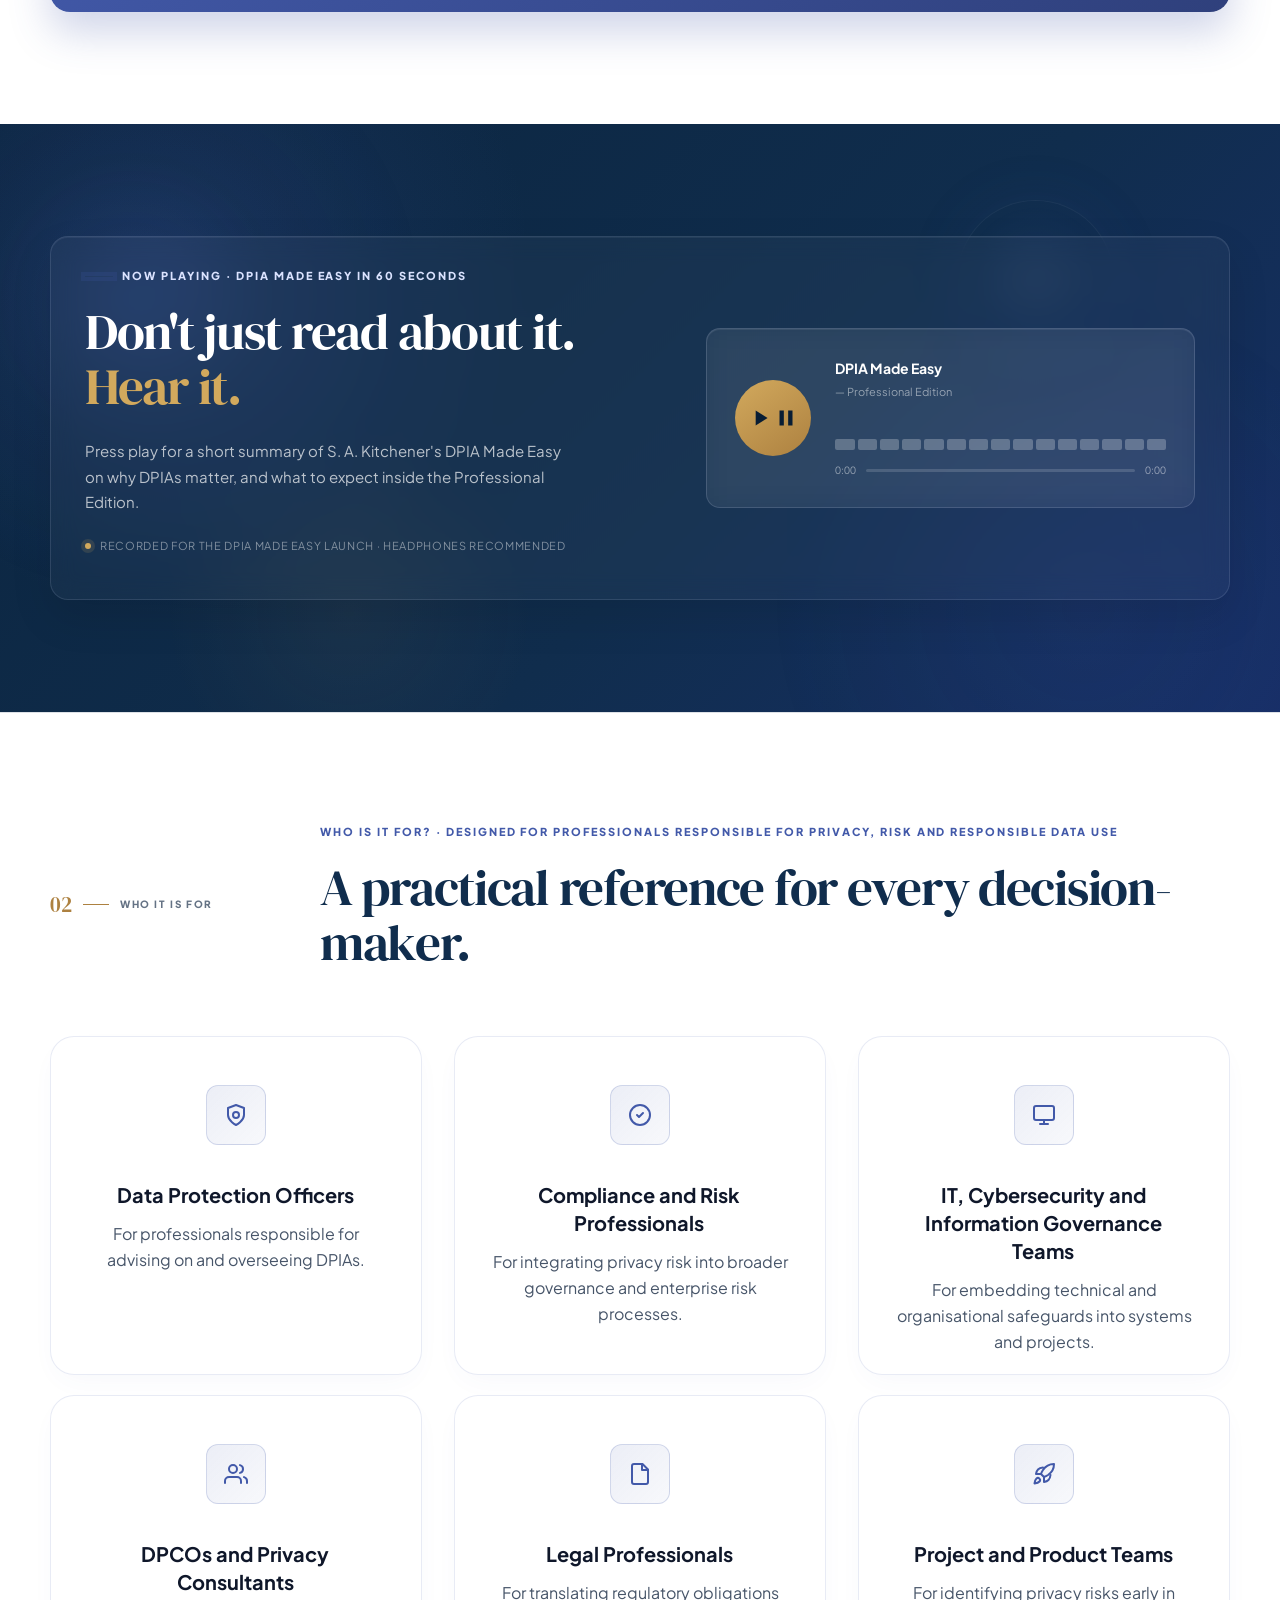
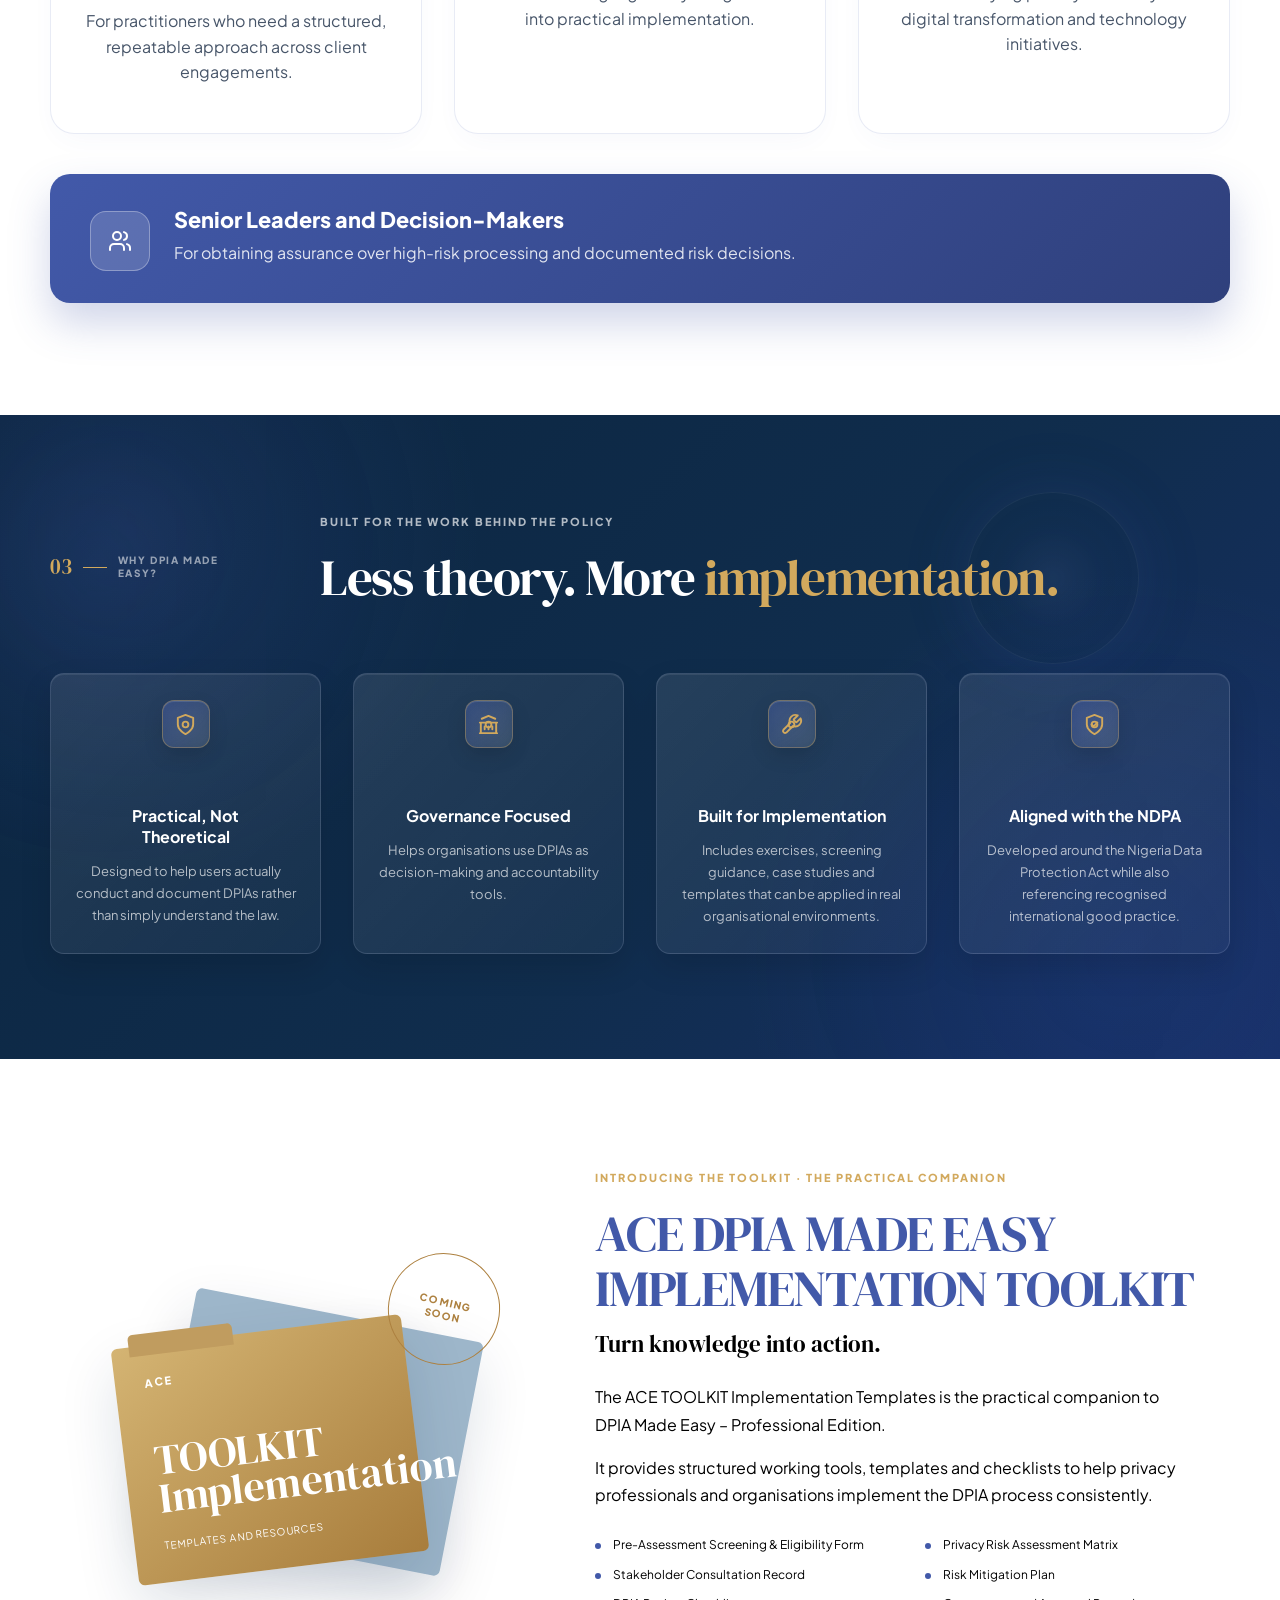
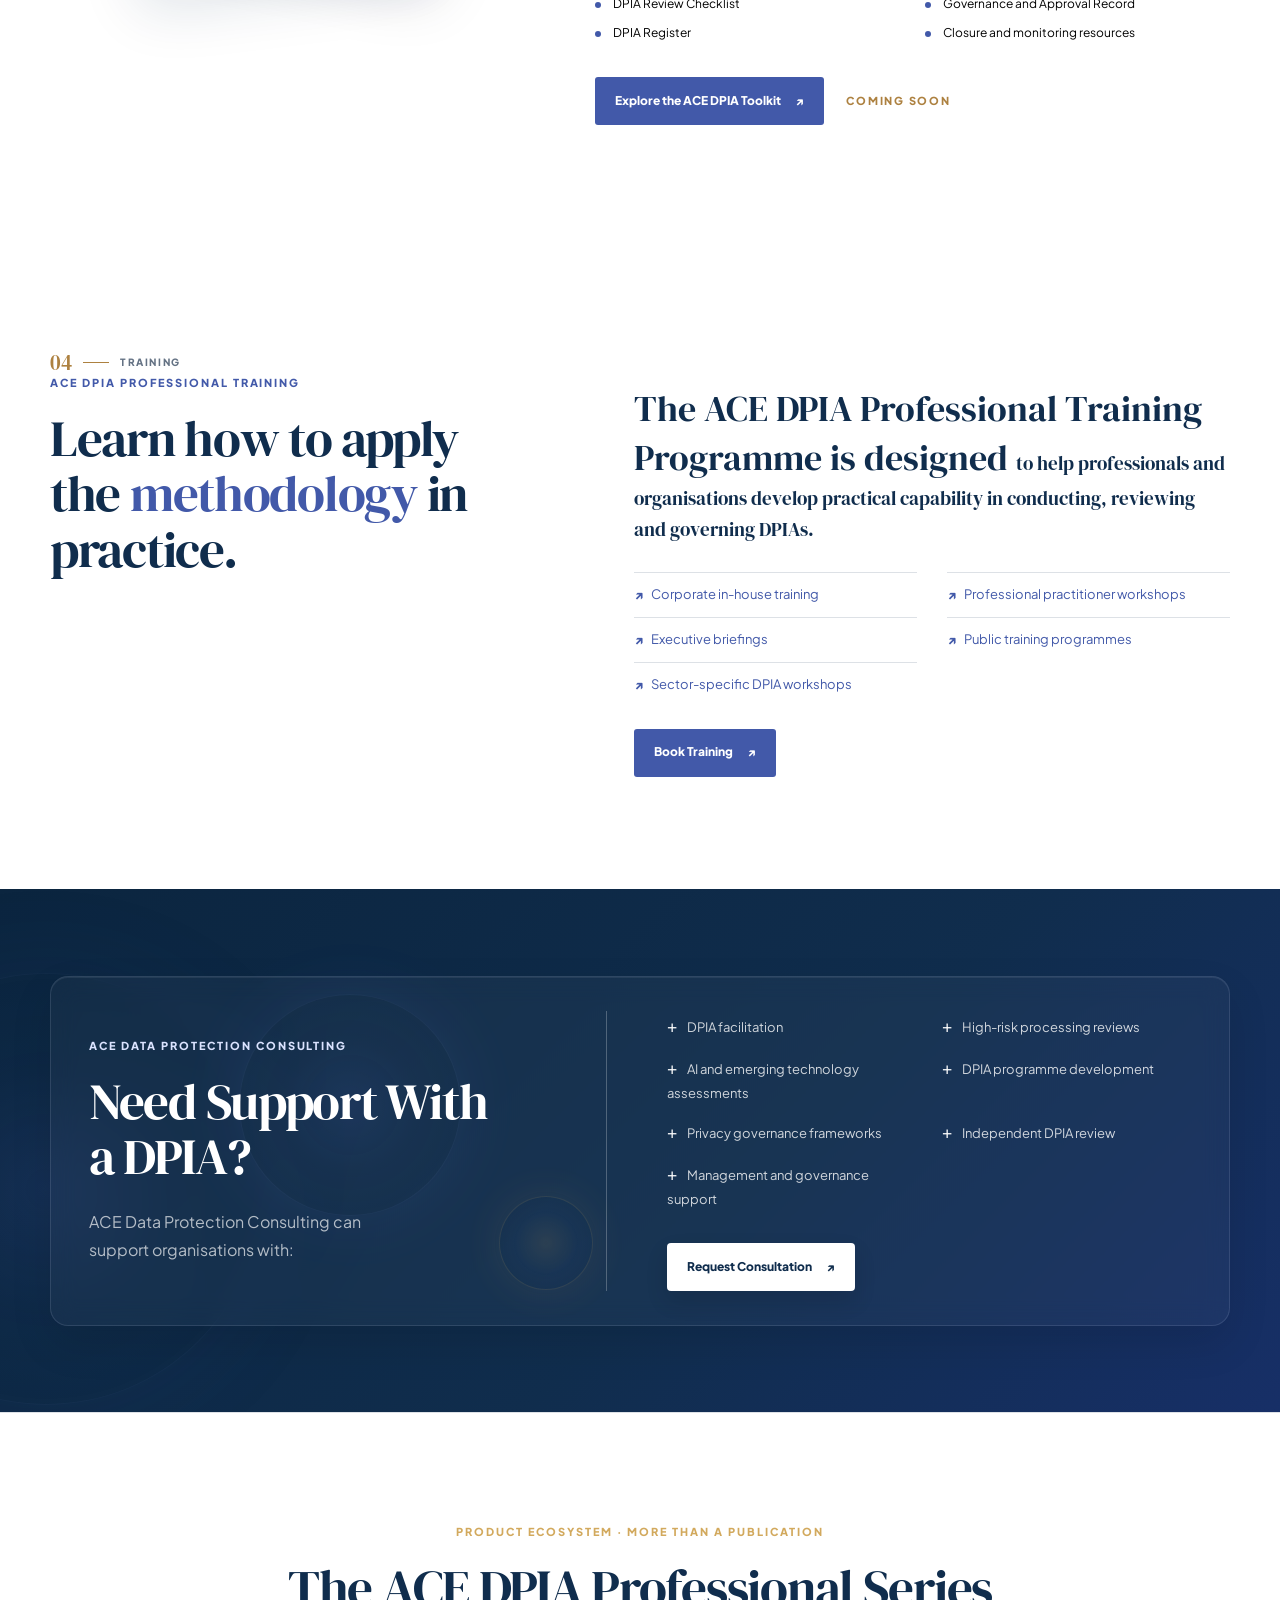
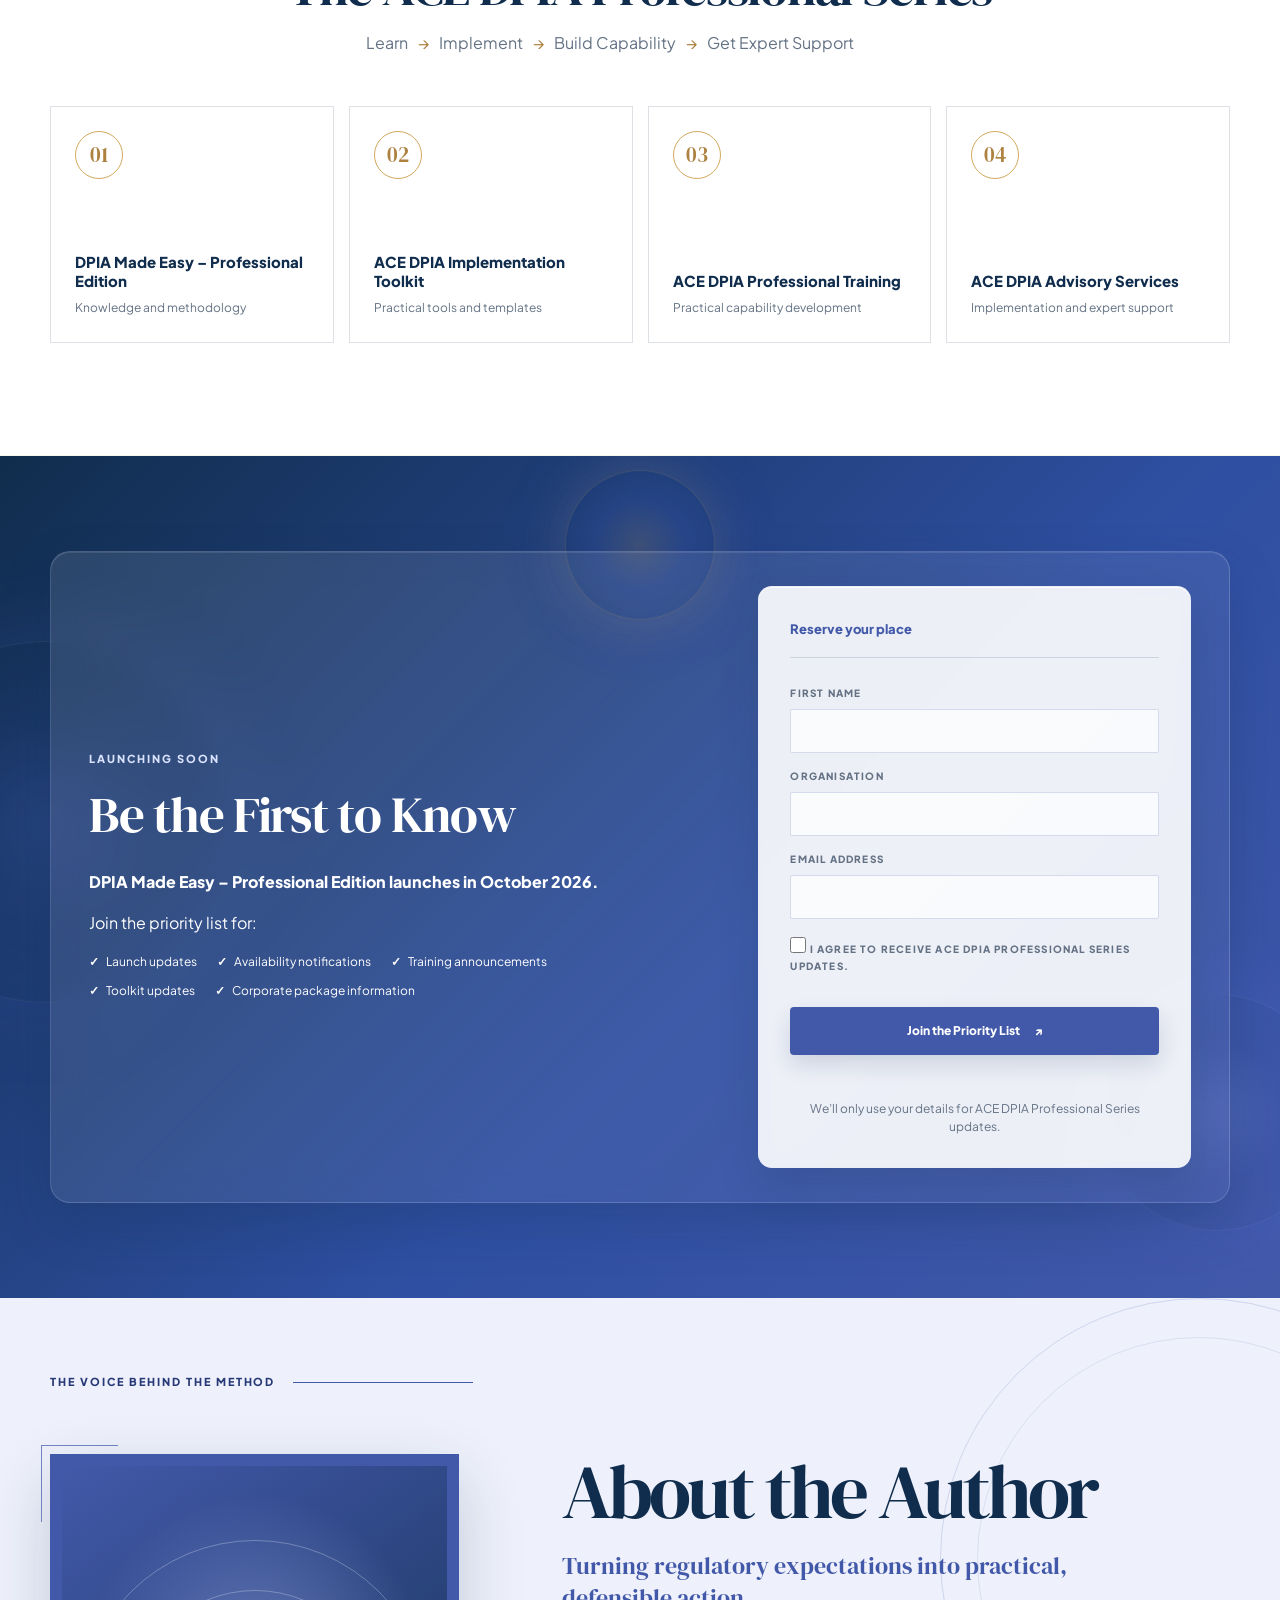
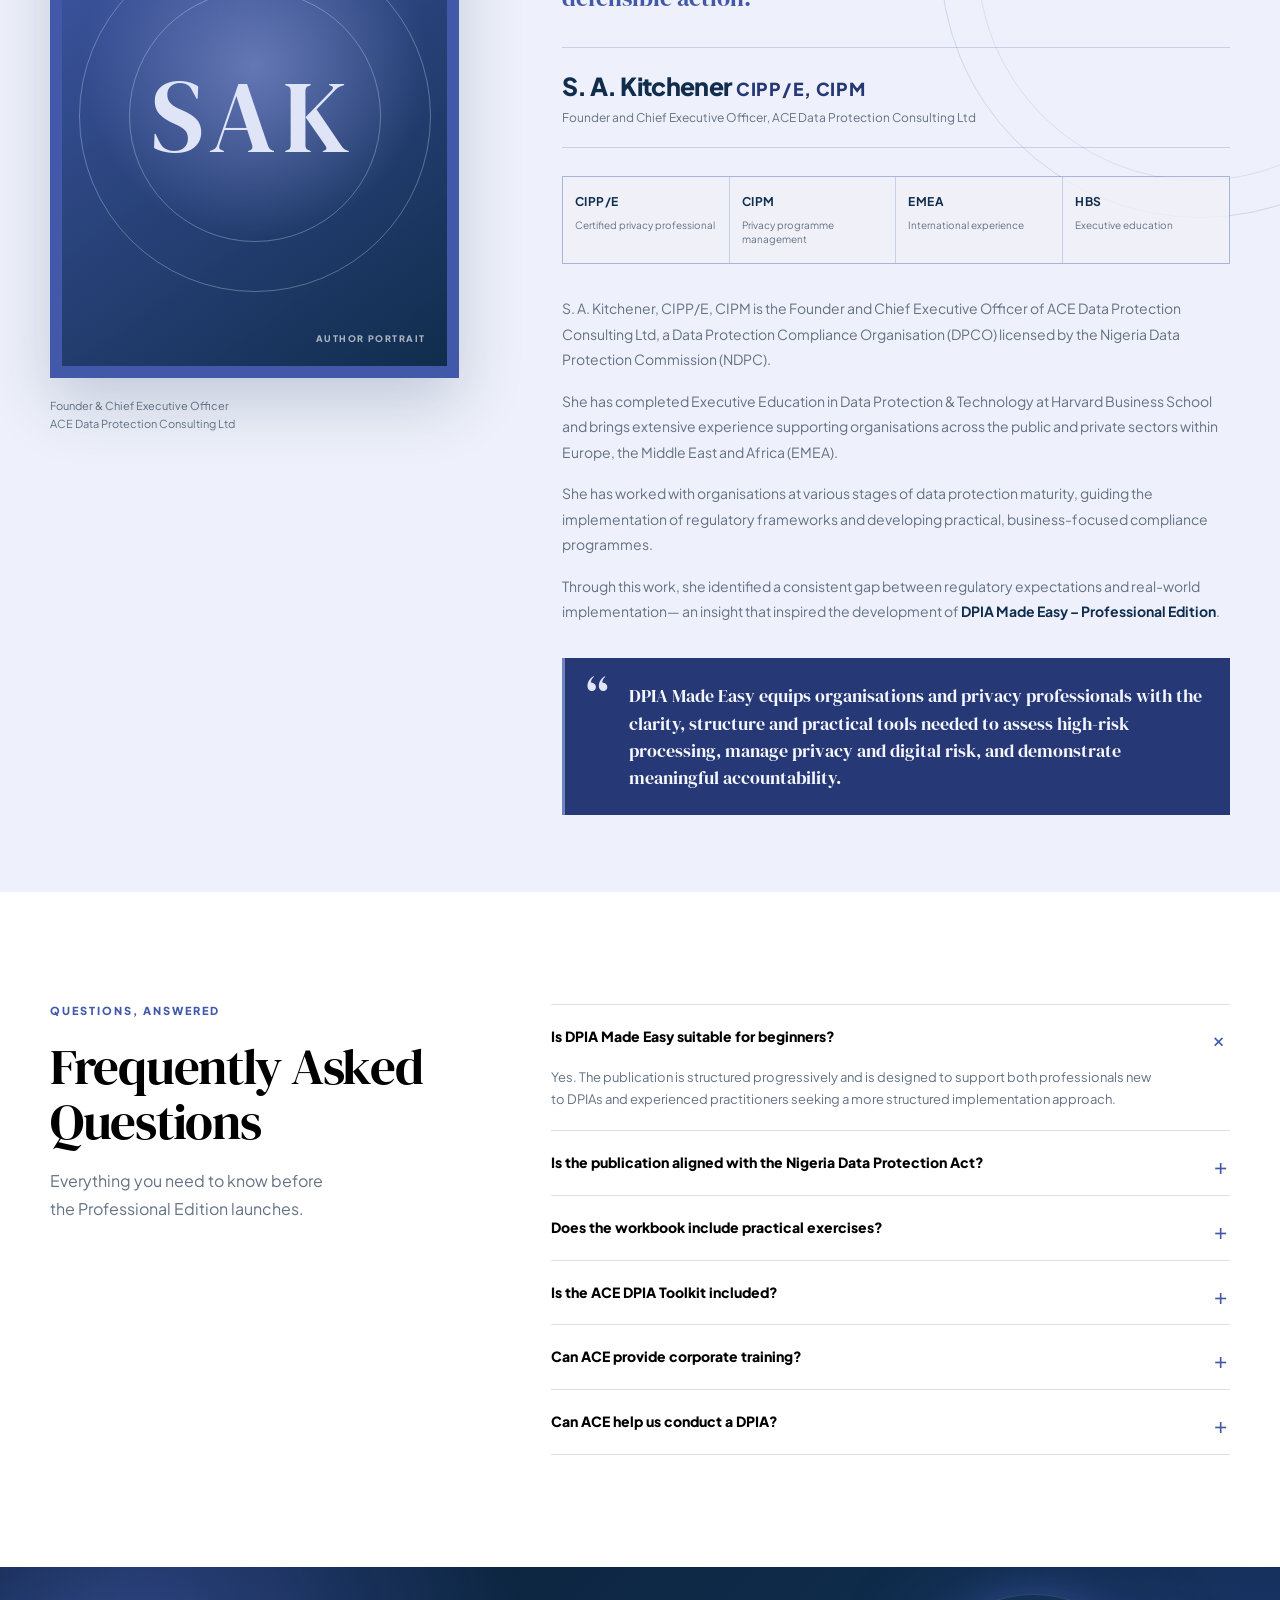
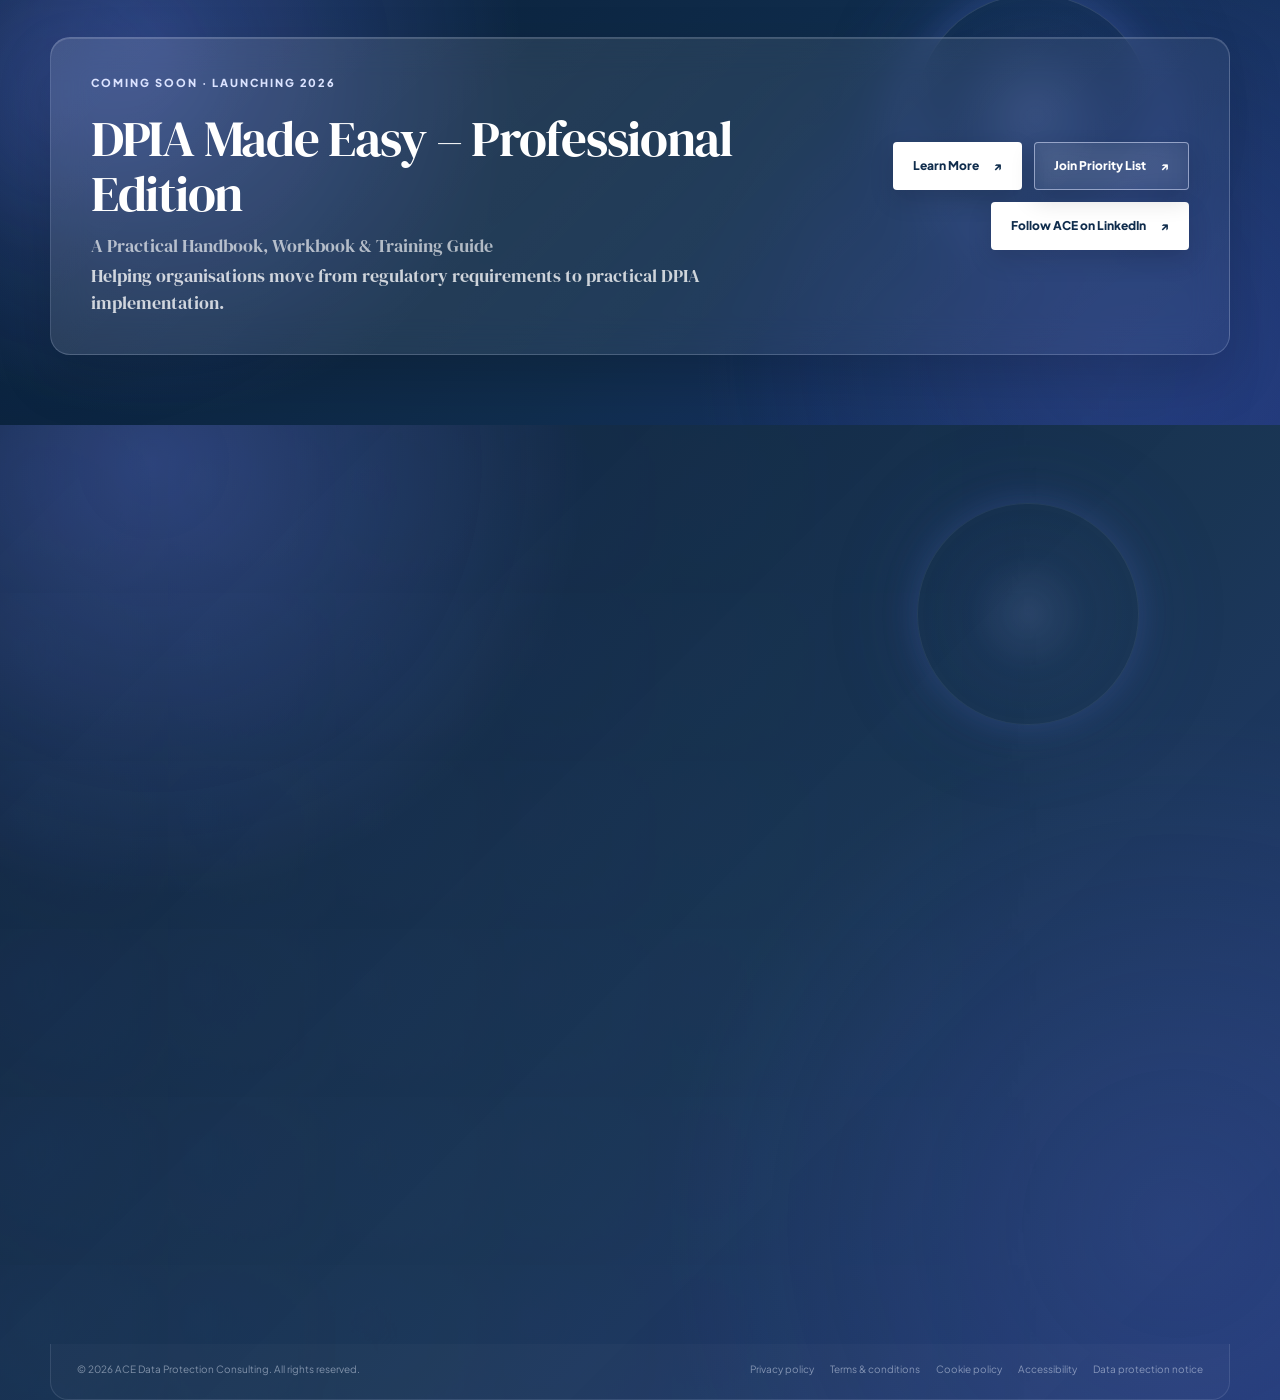
==== commit 5728add4: "update toolkit header" ====
--- a/ebook/index.html
+++ b/ebook/index.html
@@ -2532,7 +2532,7 @@
           </div>
           <div class="toolkit-copy">
             <p class="eyebrow" style="color: var(--gold);">Introducing the Toolkit · The practical companion</p>
-            <h2 id="toolkit-title" style="color: #4259A9;">ACE DPIA MADE EASY TOOLKIT</h2>
+            <h2 id="toolkit-title" style="color: #4259A9;">ACE DPIA MADE EASY IMPLEMENTATION TOOLKIT</h2>
             <p class="large-lead" style="color: #000;">Turn knowledge into action.</p>
             <p style="color: #000;">The ACE TOOLKIT Implementation Templates is the practical companion to DPIA Made
               Easy – Professional
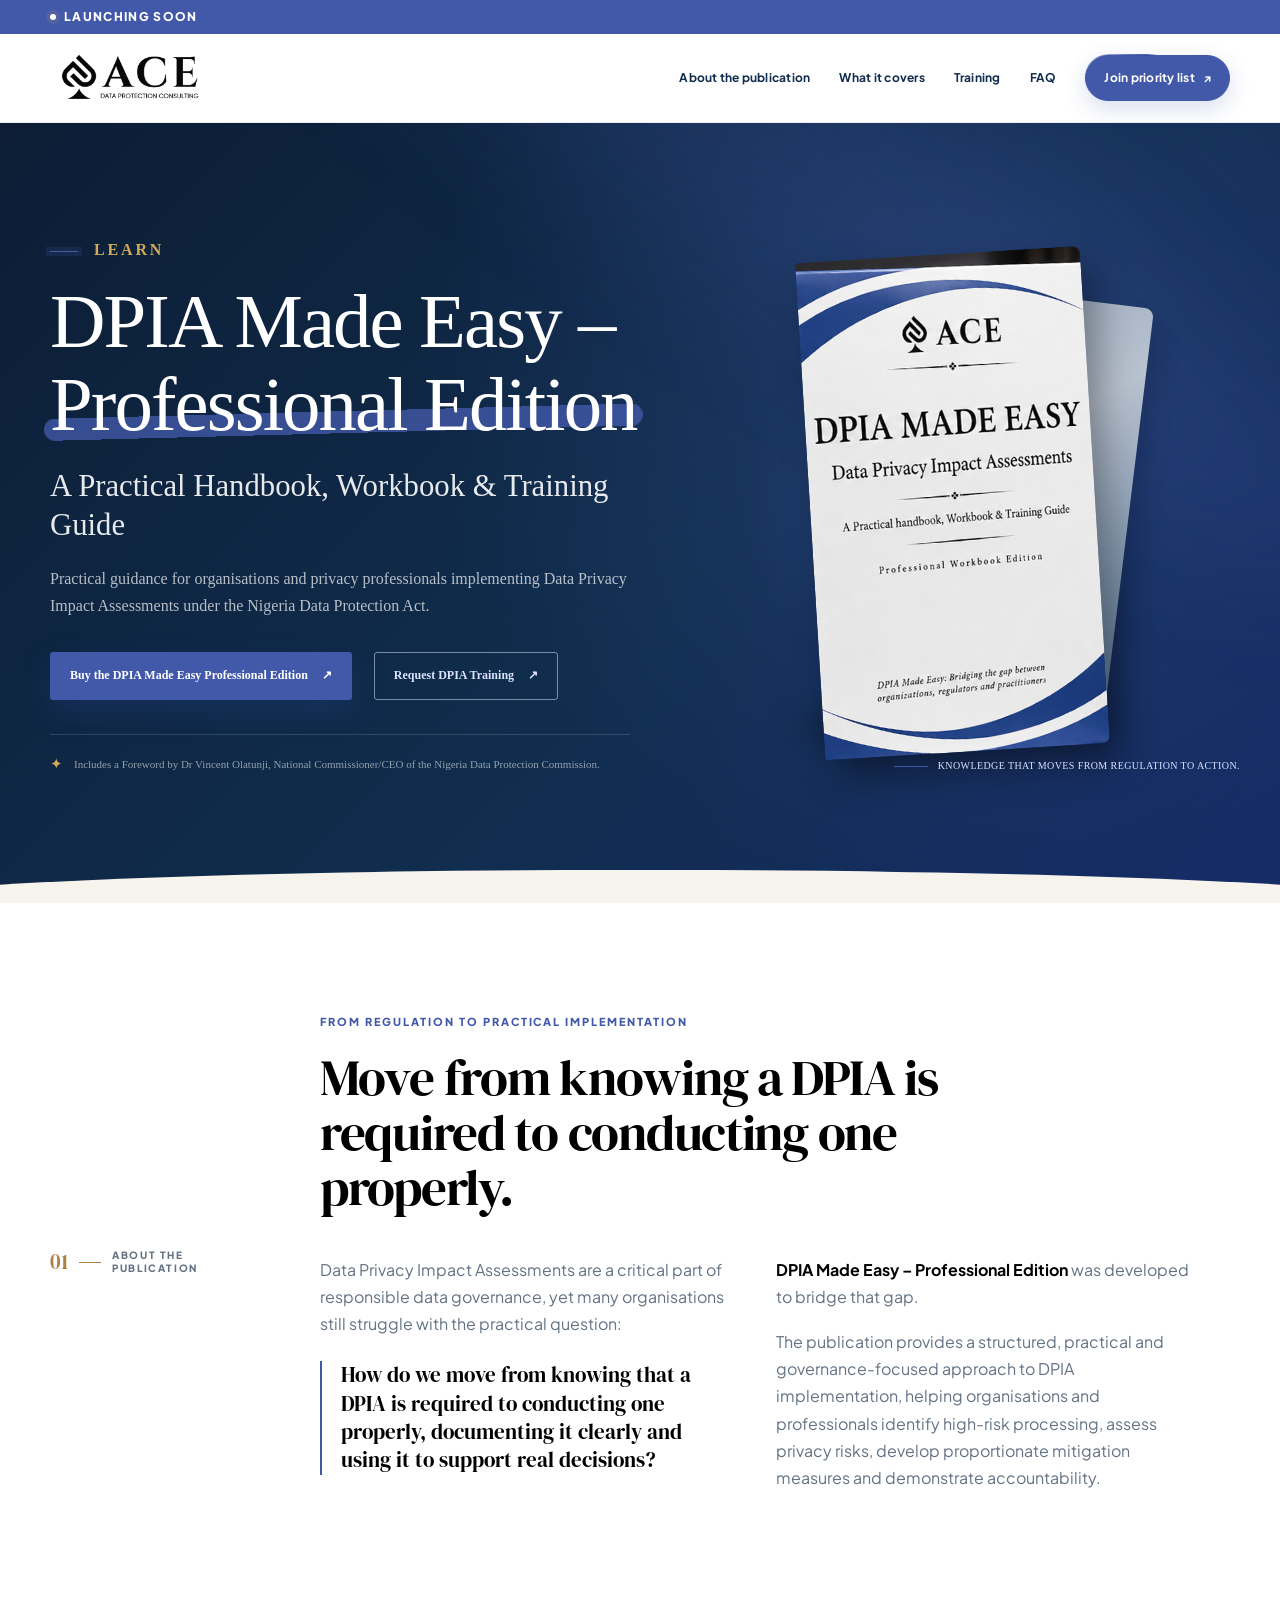
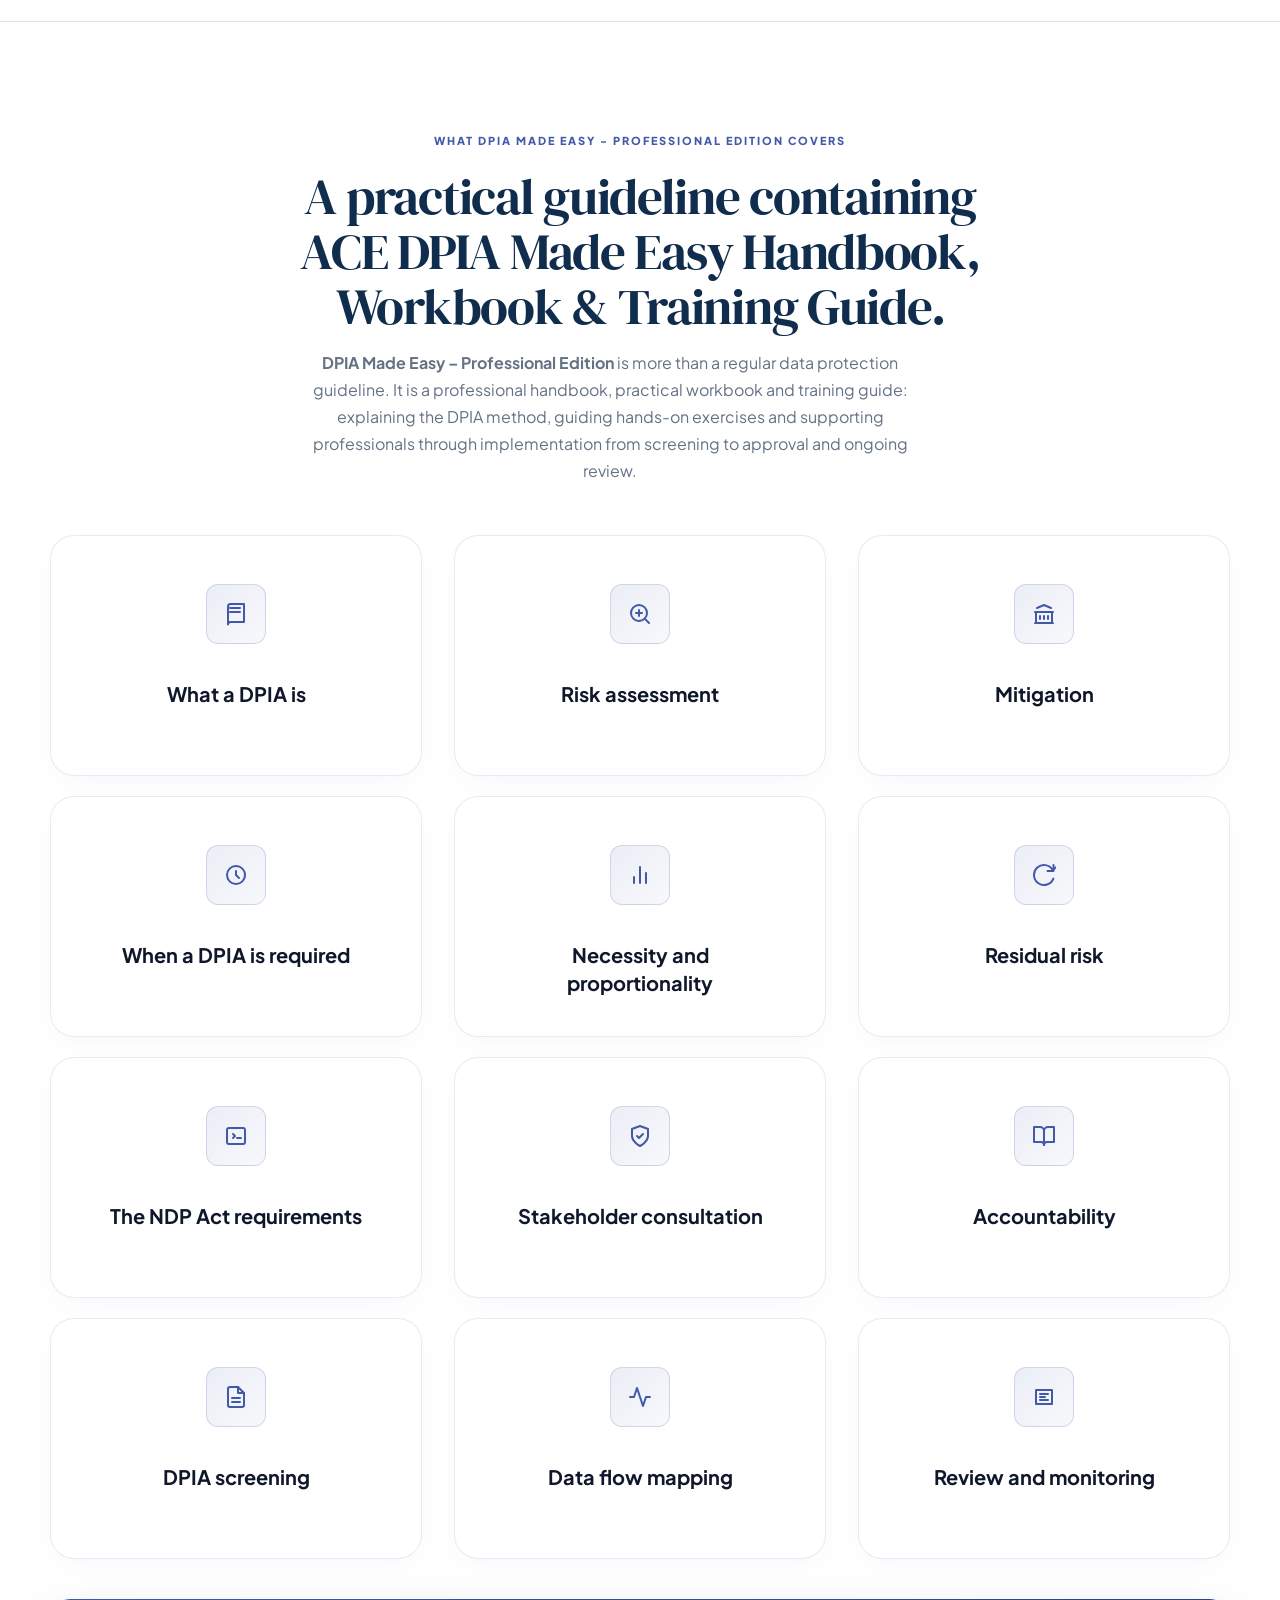
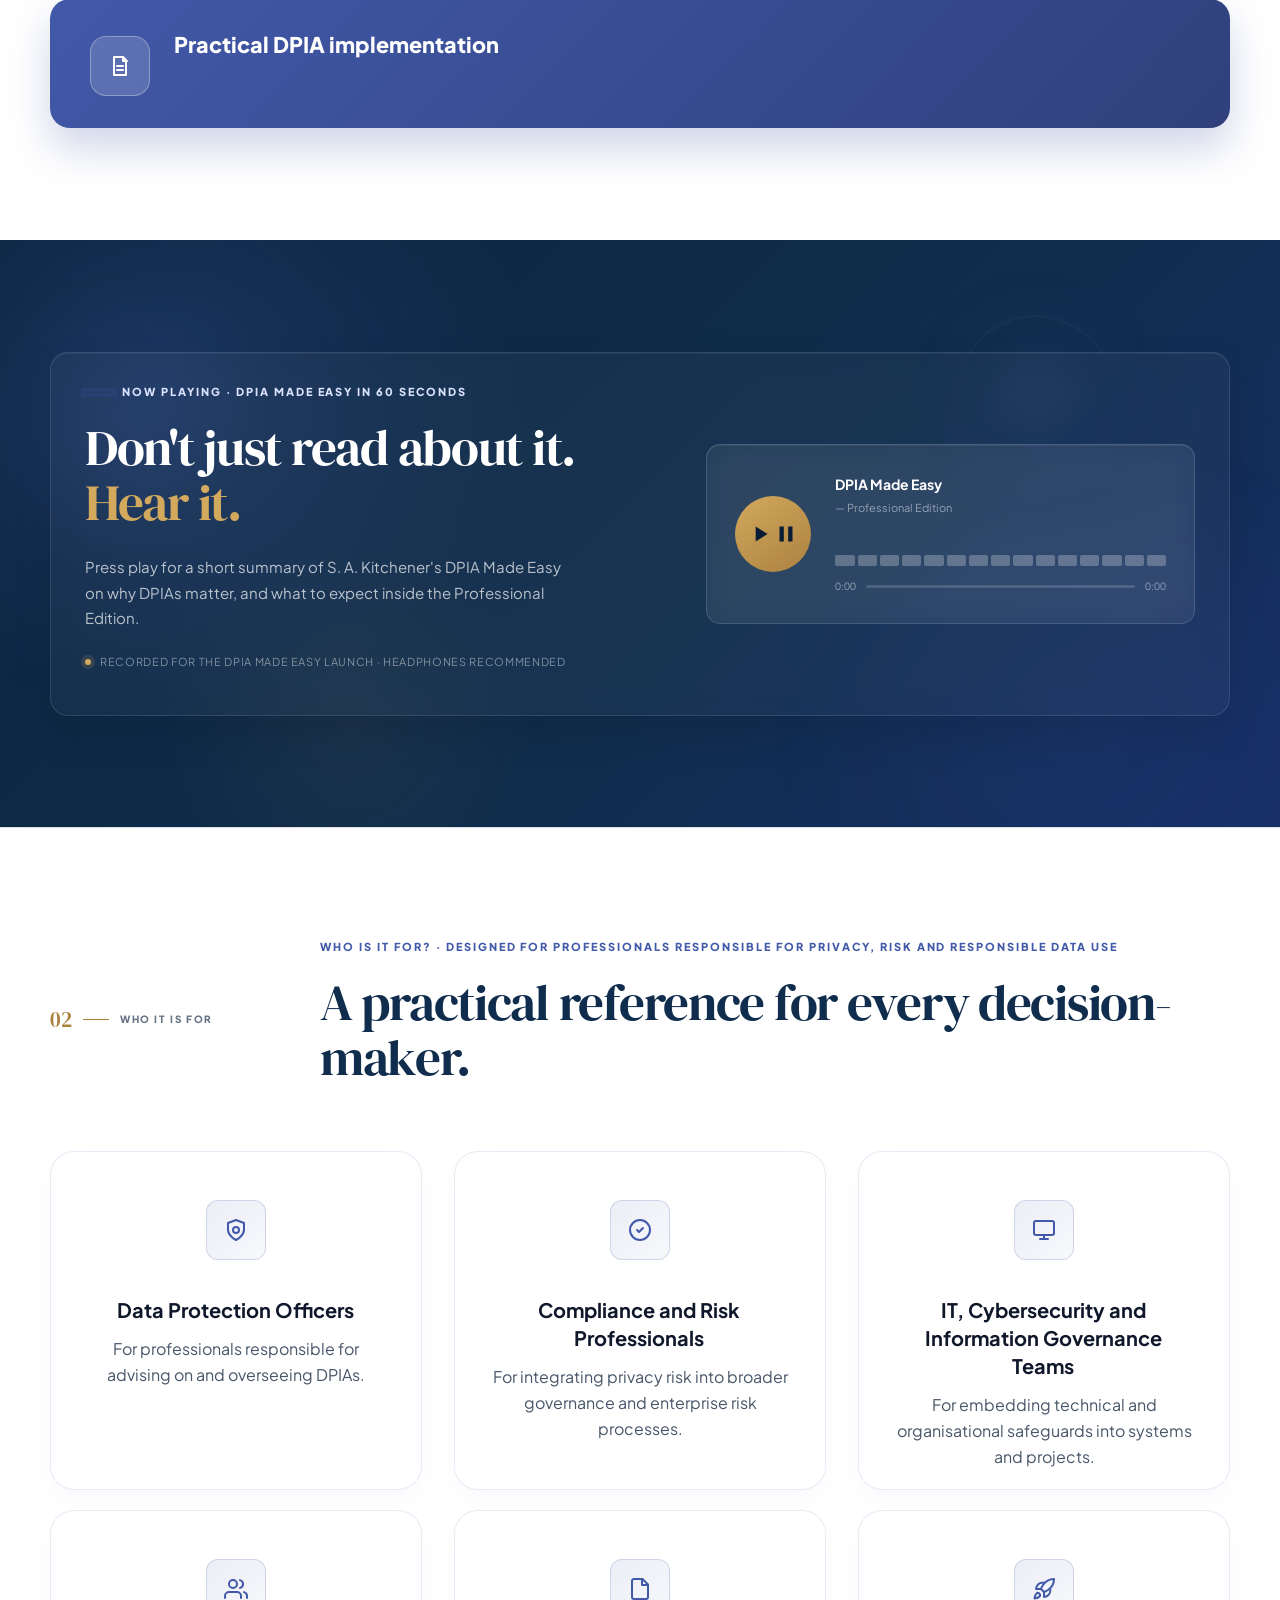
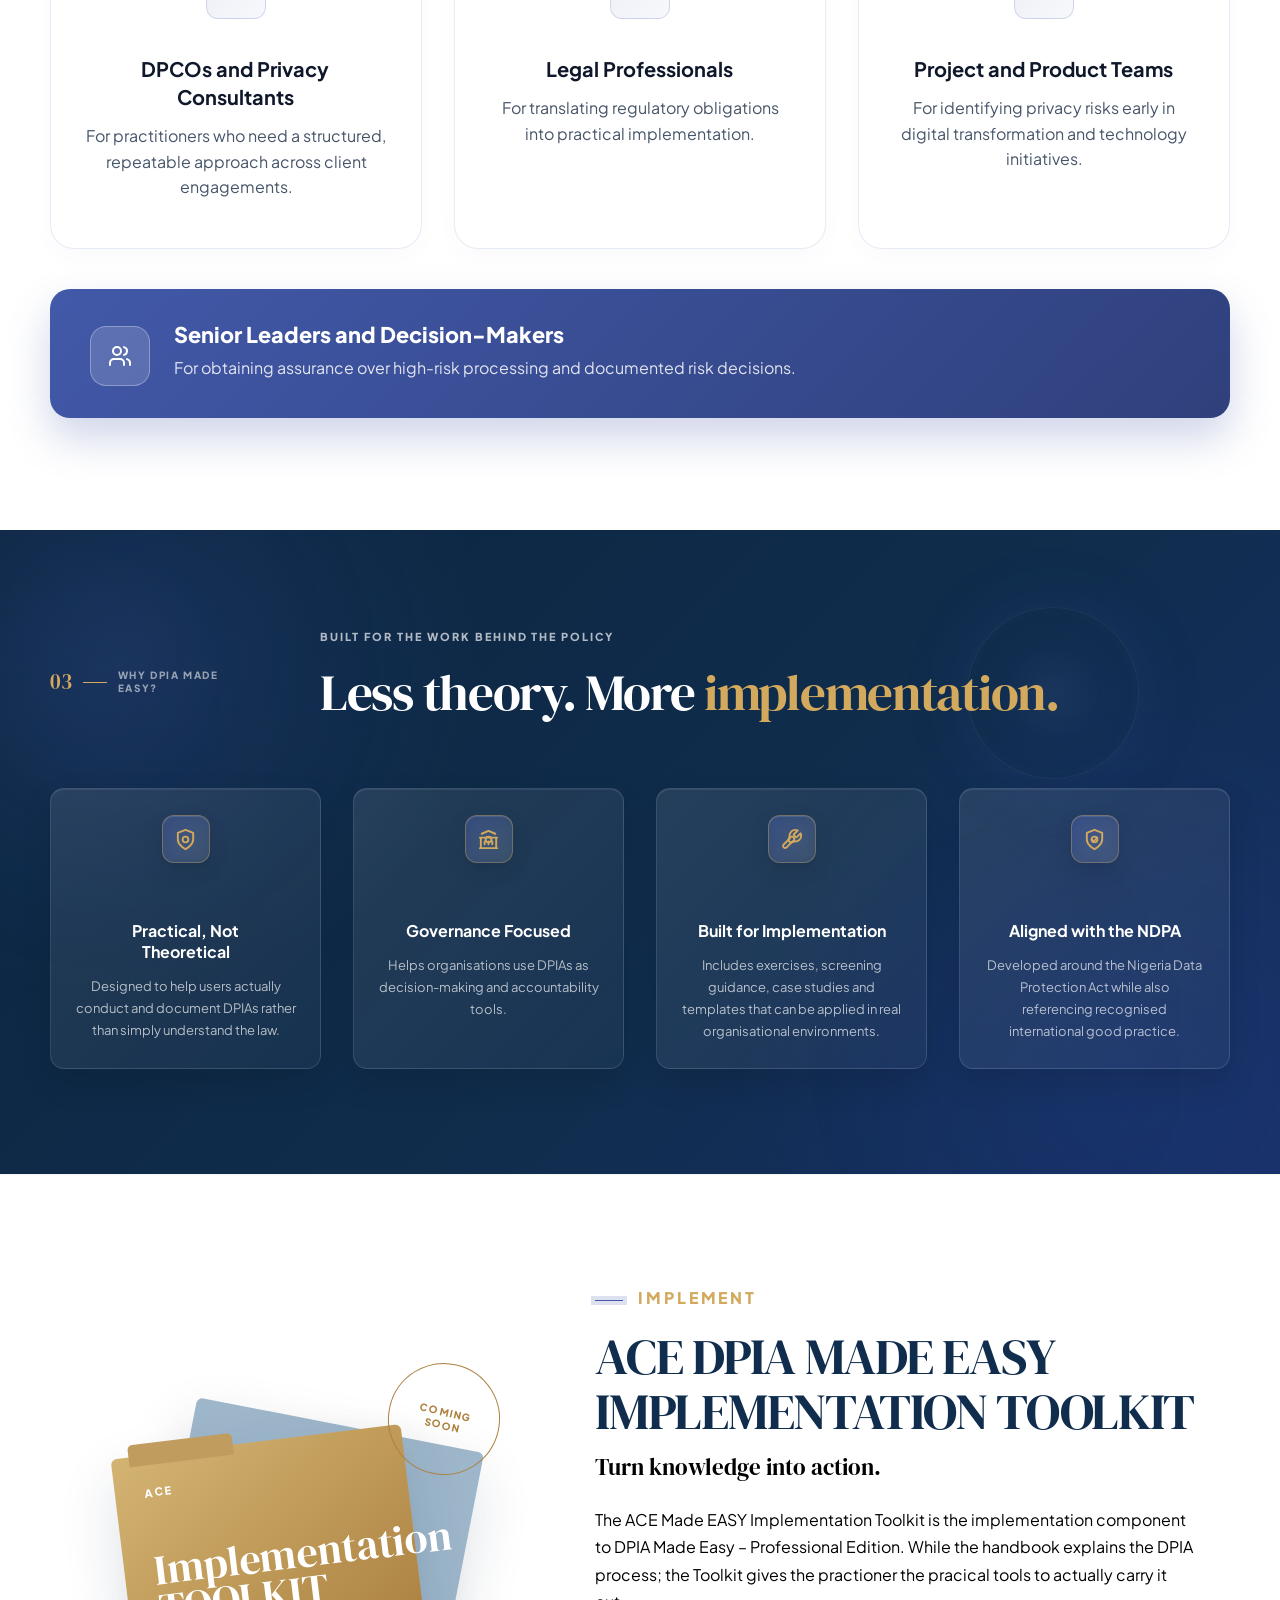
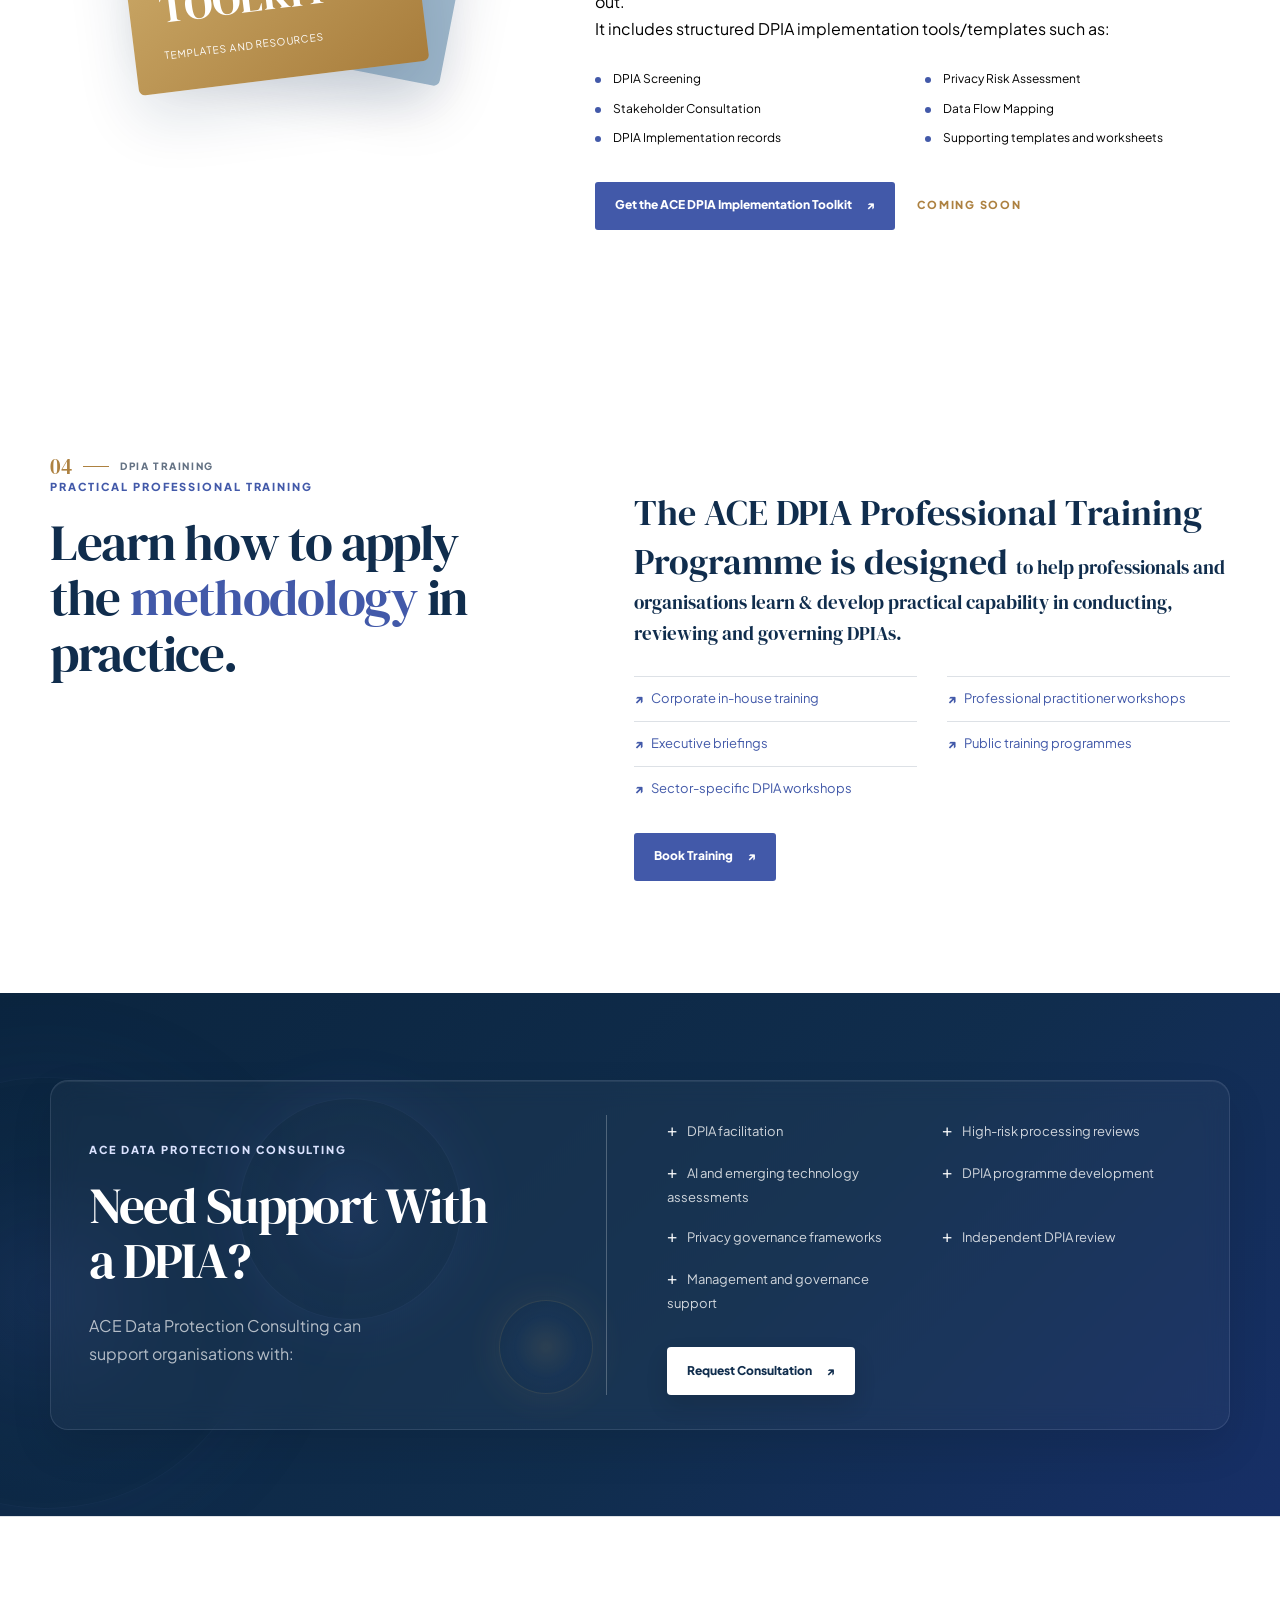
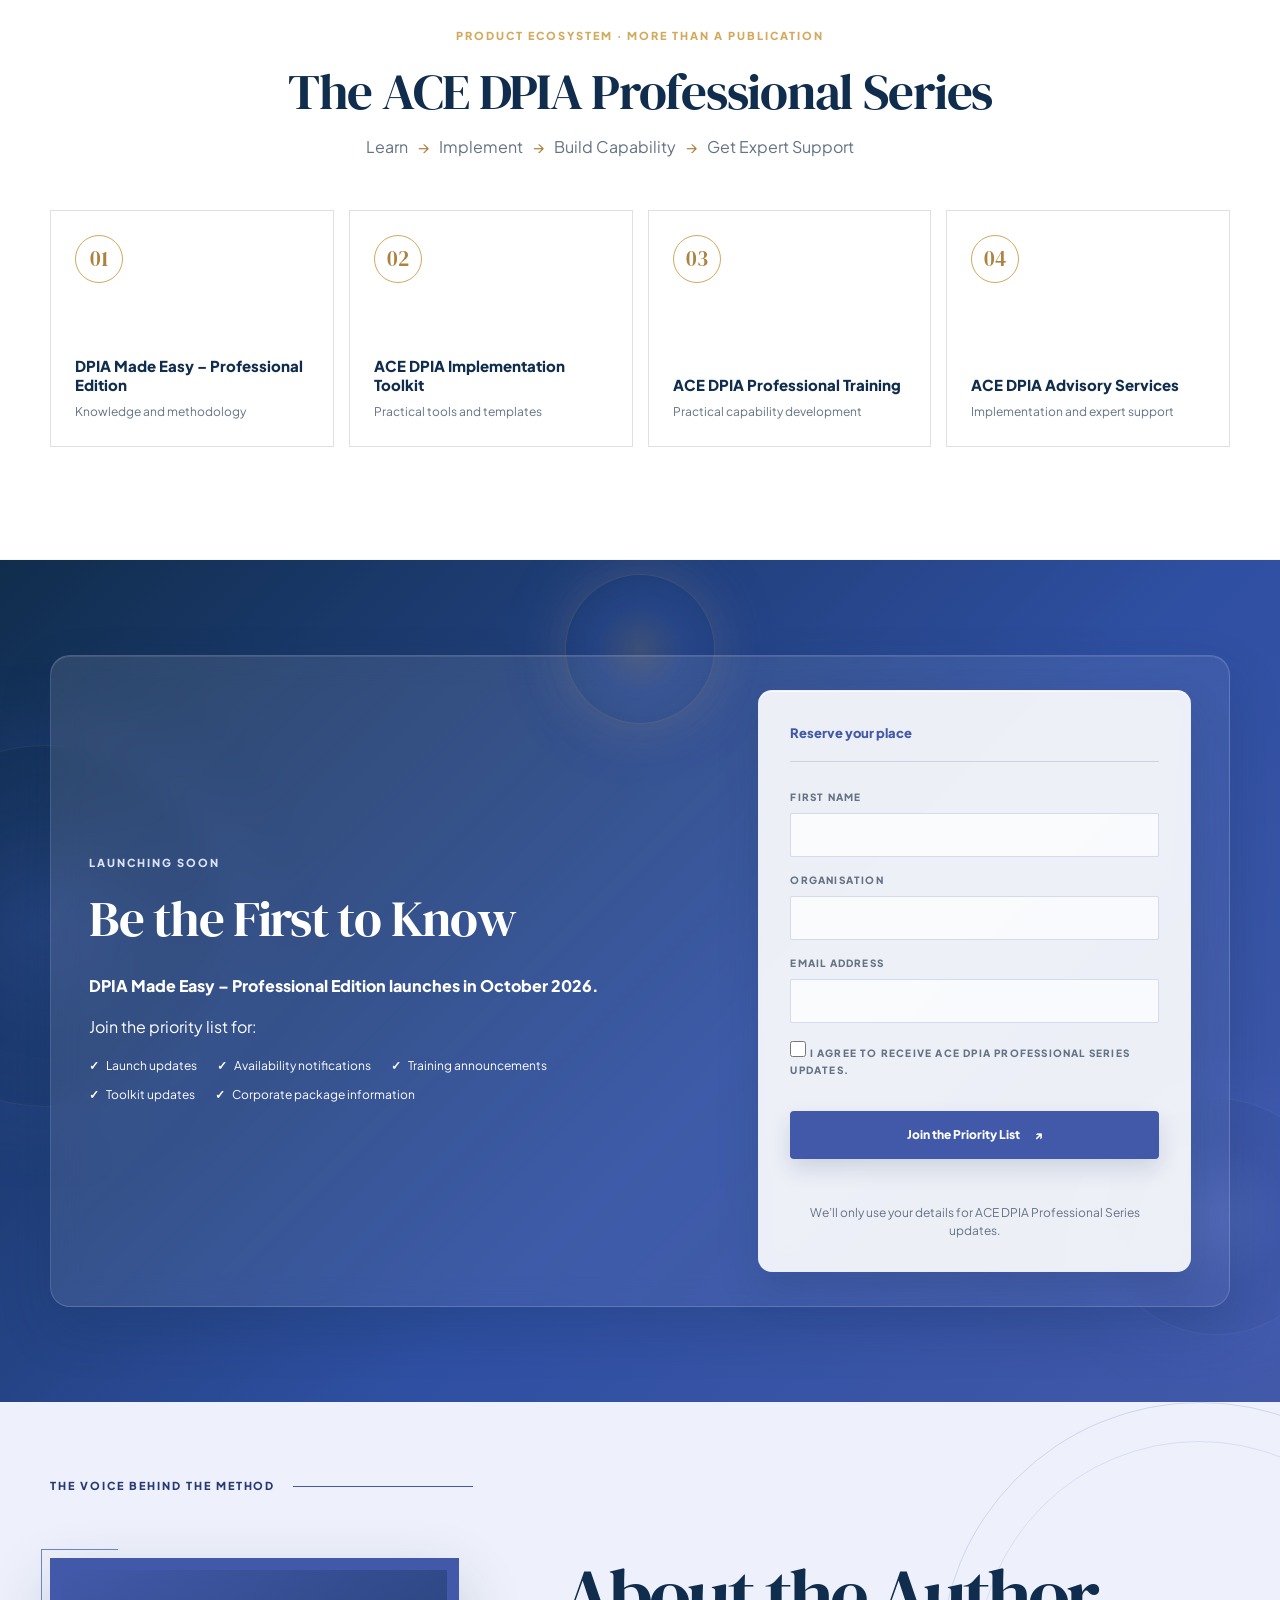
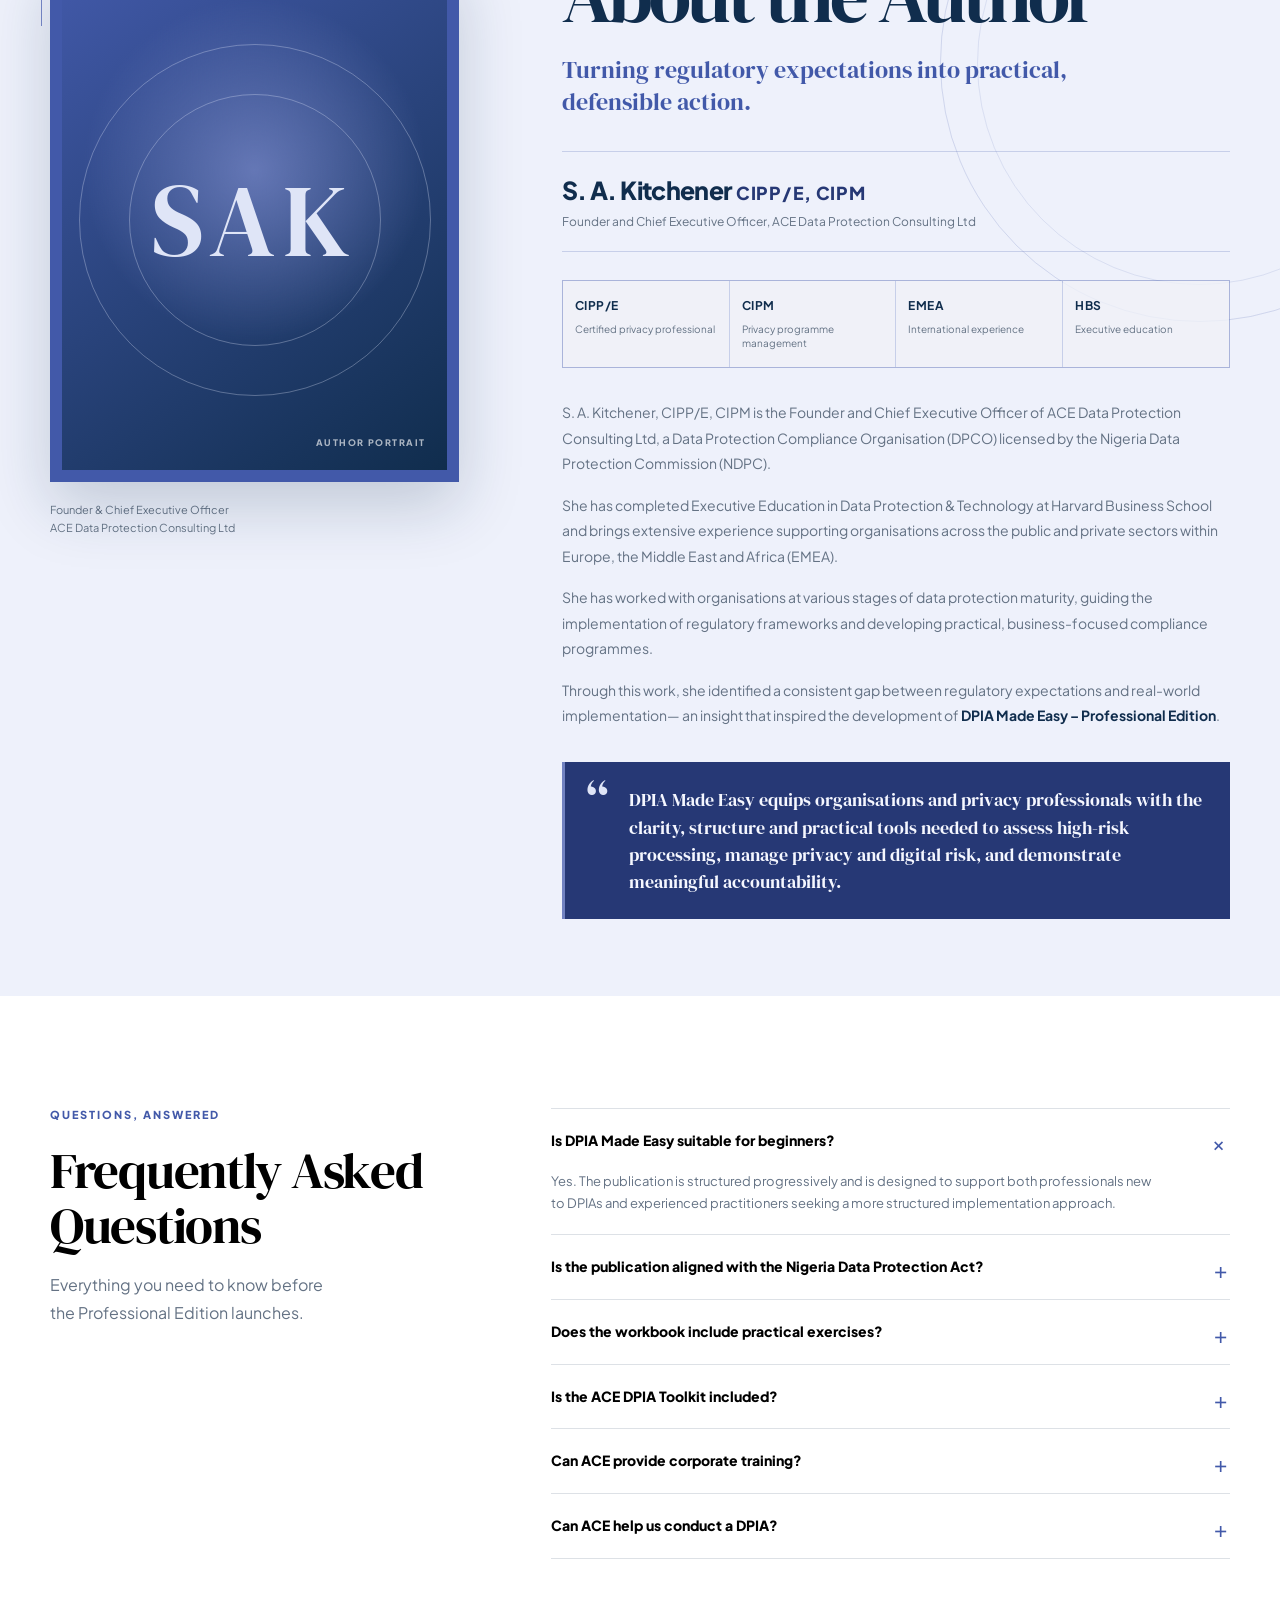
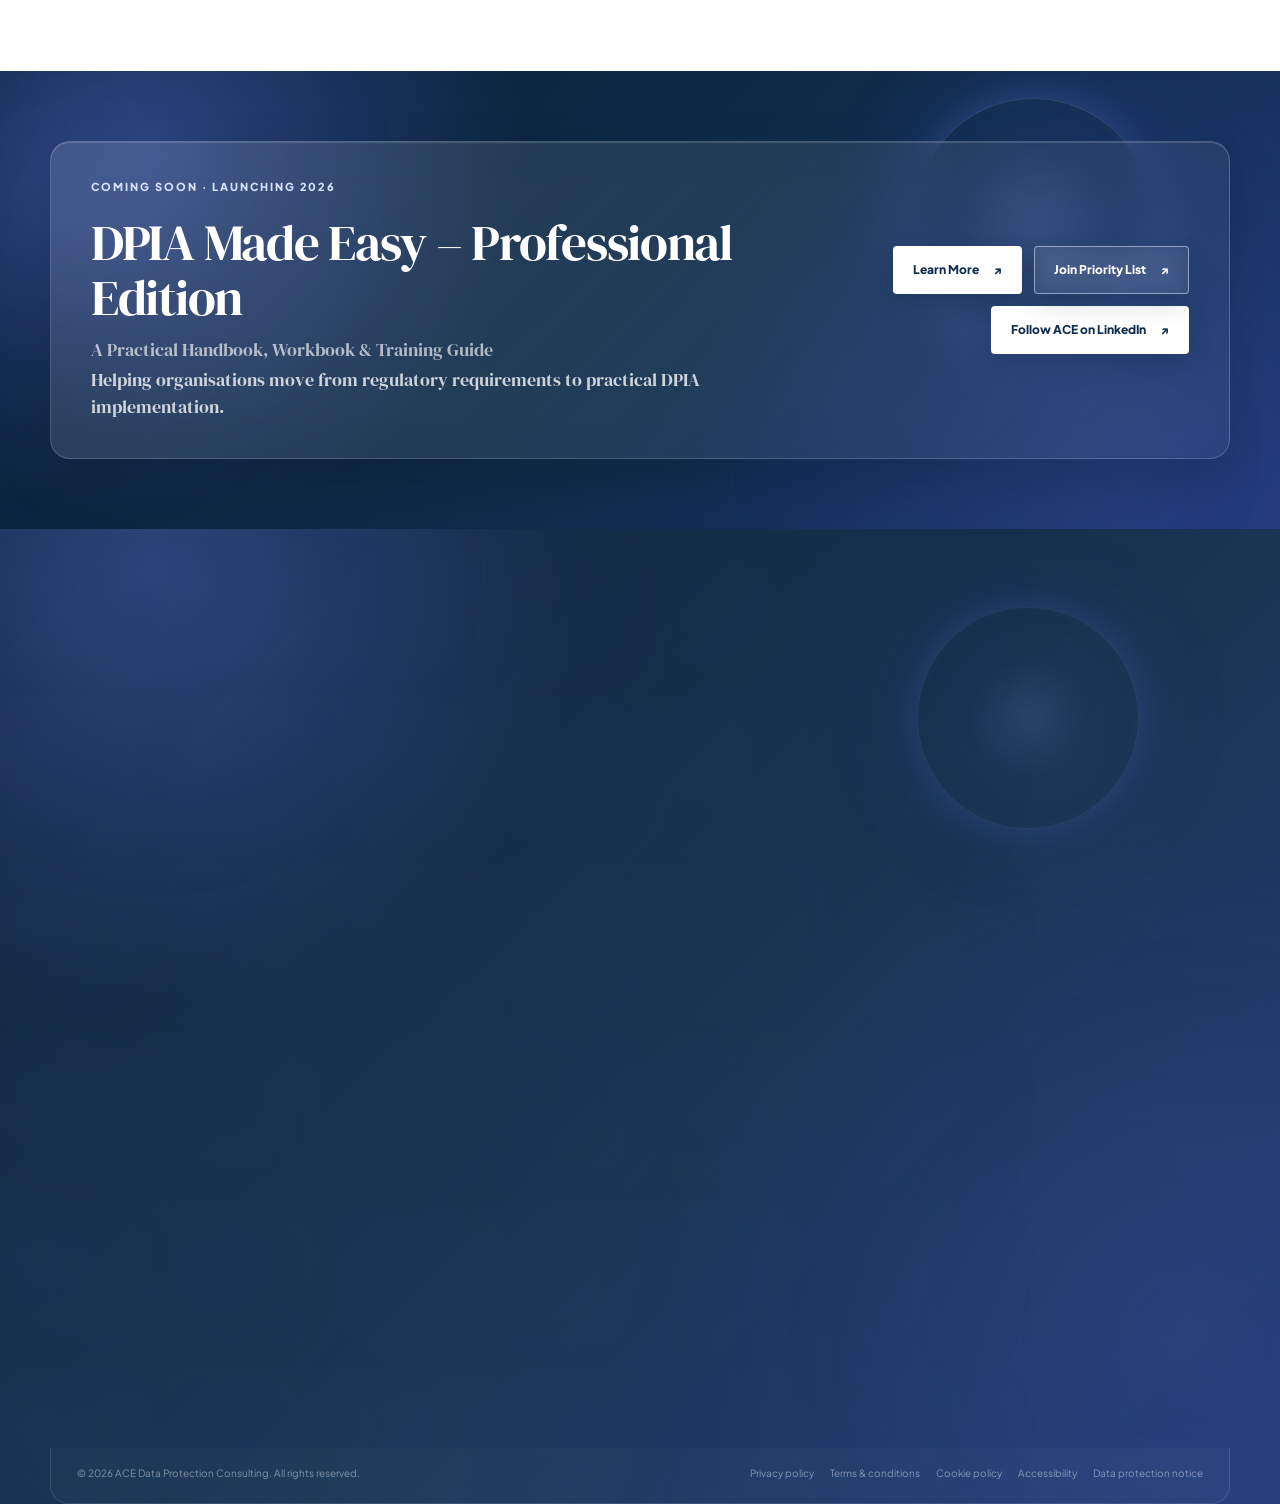
==== commit 3063d6b8: "updates to toolkit, taining, consultation a nd hero" ====
--- a/ebook/index.html
+++ b/ebook/index.html
@@ -1696,8 +1696,9 @@
 
         <div class="shell hero-inner">
           <div class="hero-copy">
-            <p class="eyebrow eyebrow-gold hero-eyebrow"><span class="eyebrow-rule" aria-hidden="true"></span>
-              Professional Edition · Launching SOON</p>
+            <p class="eyebrow hero-eyebrow" style="color: var(--gold); font-size: medium;"><span class="eyebrow-rule"
+                aria-hidden="true"></span>
+              LEARN</p>
             <h1 id="hero-title">
               DPIA Made Easy
               <em>– <span class="hero-title-highlight">Professional Edition</span></em>
@@ -1706,12 +1707,14 @@
             <p class="hero-description">Practical guidance for organisations and privacy professionals implementing Data
               Privacy Impact Assessments under the Nigeria Data Protection Act.</p>
             <div class="hero-actions">
-              <a class="button button-gold" href="#priority-actual">Join the Priority List <span
+              <a class="button button-gold" href="#">Buy the DPIA Made Easy Professional Edition <span
                   aria-hidden="true">↗</span></a>
-              <a class="button button-outline-light" href="./training/training.html">Book DPIA Training <span
+              <!-- <a class="button button-gold" href="#priority-actual">Join the Priority List <span
+                  aria-hidden="true">↗</span></a> -->
+              <a class="button button-outline-light" href="./training/training.html">Request DPIA Training <span
                   aria-hidden="true">↗</span></a>
-              <a class="button button-outline-light" href="./consultation/consultation.html">Request Consultation <span
-                  aria-hidden="true">→</span></a>
+              <!-- <a class="button button-outline-light" href="#">Buy the DPIA Made Easy Professional Edition <span
+                  aria-hidden="true">→</span></a> -->
             </div>
             <p class="foreword"><span class="foreword-mark">✦</span> Includes a Foreword by Dr Vincent Olatunji,
               National
@@ -1890,9 +1893,14 @@
         style="display: none; opacity: 0;" aria-describedby="workbook-description">
         <div class="shell">
           <div class="section-heading centered-heading">
-            <p class="eyebrow">What the Workbook Covers</p>
-            <h2 id="workbook-title">A workbook that follows the real work of a DPIA.</h2>
-            <p>This reflects the workbook’s progression from screening through approval and ongoing review.</p>
+            <p class="eyebrow">What DPIA Made Easy - Professional Edition Covers</p>
+            <h2 id="workbook-title">A practical guideline containing ACE DPIA Made Easy Handbook, Workbook &amp;
+              Training
+              Guide.</h2>
+            <p><strong>DPIA Made Easy – Professional Edition</strong> is more than a regular data protection guideline.
+              It is a professional handbook, practical workbook and training guide: explaining the DPIA method, guiding
+              hands-on exercises and supporting professionals through implementation from screening to approval and
+              ongoing review.</p>
           </div>
           <div class="elite-grid">
             <!-- Column 1 -->
@@ -1905,7 +1913,7 @@
                     <path d="M6 6h10M6 10h10" />
                   </svg>
                 </div>
-                <h3>DPIA fundamentals and legal requirements</h3>
+                <h3>What a DPIA is</h3>
               </article>
 
               <article class="icon-card-elite">
@@ -1927,7 +1935,7 @@
                     <path d="m9 10 2 2-2 2M13 14h4" />
                   </svg>
                 </div>
-                <h3>Pre-assessment screening</h3>
+                <h3>The NDP Act requirements</h3>
               </article>
 
               <article class="icon-card-elite">
@@ -1940,7 +1948,7 @@
                     <line x1="16" y1="17" x2="8" y2="17" />
                   </svg>
                 </div>
-                <h3>Scoping and describing processing activities</h3>
+                <h3>DPIA screening</h3>
               </article>
             </div>
 
@@ -1956,7 +1964,7 @@
                     <line x1="8" y1="11" x2="14" y2="11" />
                   </svg>
                 </div>
-                <h3>Privacy risk identification</h3>
+                <h3>Risk assessment</h3>
               </article>
 
               <article class="icon-card-elite">
@@ -1966,7 +1974,7 @@
                     <path d="M18 20V10M12 20V4M6 20v-6" />
                   </svg>
                 </div>
-                <h3>Likelihood and impact assessment</h3>
+                <h3>Necessity and proportionality</h3>
               </article>
 
               <article class="icon-card-elite">
@@ -1977,7 +1985,7 @@
                     <polyline points="9 12 11 14 15 10" />
                   </svg>
                 </div>
-                <h3>Mitigation planning</h3>
+                <h3>Stakeholder consultation</h3>
               </article>
 
               <article class="icon-card-elite">
@@ -1987,7 +1995,7 @@
                     <polyline points="22 12 18 12 15 21 9 3 6 12 2 12" />
                   </svg>
                 </div>
-                <h3>Residual risk evaluation</h3>
+                <h3>Data flow mapping</h3>
               </article>
             </div>
 
@@ -2000,7 +2008,7 @@
                     <path d="M3 21h18M3 10h18M5 6l7-3 7 3M4 10v11M20 10v11M8 14v3M12 14v3M16 14v3" />
                   </svg>
                 </div>
-                <h3>Governance and approval</h3>
+                <h3>Mitigation</h3>
               </article>
 
               <article class="icon-card-elite">
@@ -2010,7 +2018,7 @@
                     <path d="M21.5 2v6h-6M21.34 15.57a10 10 0 1 1-.57-8.38l5.73-5.19" />
                   </svg>
                 </div>
-                <h3>Monitoring and review</h3>
+                <h3>Residual risk</h3>
               </article>
 
               <article class="icon-card-elite">
@@ -2021,7 +2029,7 @@
                     <path d="M22 3h-6a4 4 0 0 0-4 4v14a3 3 0 0 1 3-3h7z" />
                   </svg>
                 </div>
-                <h3>Reflection exercises</h3>
+                <h3>Accountability</h3>
               </article>
 
               <article class="icon-card-elite">
@@ -2032,7 +2040,7 @@
                     <path d="M8 9h8M8 12h5M8 15h8" />
                   </svg>
                 </div>
-                <h3>Practical sector case studies</h3>
+                <h3>Review and monitoring</h3>
               </article>
             </div>
 
@@ -2047,7 +2055,7 @@
                   </svg>
                 </div>
                 <div>
-                  <h3>Implementation templates</h3>
+                  <h3>Practical DPIA implementation</h3>
                 </div>
               </div>
             </article>
@@ -2525,31 +2533,34 @@
         <div class="shell toolkit-grid">
           <div class="toolkit-art" aria-hidden="true">
             <div class="folder folder-back"></div>
-            <div class="folder folder-front"><span>ACE</span><strong>TOOLKIT<br>Implementation</strong><small>Templates
+            <div class="folder folder-front"><span>ACE</span><strong>Implementation<br>TOOLKIT</strong><small>Templates
                 and
                 resources</small></div>
             <div class="toolkit-stamp">COMING<br>SOON</div>
           </div>
           <div class="toolkit-copy">
-            <p class="eyebrow" style="color: var(--gold);">Introducing the Toolkit · The practical companion</p>
-            <h2 id="toolkit-title" style="color: #4259A9;">ACE DPIA MADE EASY IMPLEMENTATION TOOLKIT</h2>
+            <p class="eyebrow hero-eyebrow" style="color: var(--gold); font-size: medium;"><span class="eyebrow-rule"
+                aria-hidden="true"></span>
+              IMPLEMENT</p>
+            <h2 id="toolkit-title">ACE DPIA MADE EASY IMPLEMENTATION TOOLKIT</h2>
             <p class="large-lead" style="color: #000;">Turn knowledge into action.</p>
-            <p style="color: #000;">The ACE TOOLKIT Implementation Templates is the practical companion to DPIA Made
+            <p style="color: #000;">The ACE Made EASY Implementation Toolkit is the implementation component to DPIA
+              Made
               Easy – Professional
-              Edition.
+              Edition. While the handbook explains the DPIA process; the Toolkit gives the practioner the pracical tools
+              to actually carry it out.
+              <br>
+              It includes structured DPIA implementation tools/templates such as:
+
             </p>
-            <p style=" color: #000;">It provides structured working tools, templates and checklists to help privacy
-              professionals and
-              organisations implement the DPIA process consistently.</p>
+            <p style=" color: #000;"></p>
             <div class=" resource-list">
-              <span>Pre-Assessment Screening &amp; Eligibility Form</span><span>Privacy Risk Assessment
-                Matrix</span><span>Stakeholder Consultation Record</span><span>Risk Mitigation Plan</span><span>DPIA
-                Review Checklist</span><span>Governance and Approval Record</span><span>DPIA
-                Register</span><span>Closure
-                and monitoring resources</span>
+              <span>DPIA Screening</span><span>Privacy Risk Assessment</span><span> Stakeholder Consultation
+              </span><span>Data Flow Mapping
+              </span><span>DPIA Implementation records</span><span>Supporting templates and worksheets</span>
             </div>
             <a class="button dpia-button" href="./toolkit/">
-              Explore the ACE DPIA Toolkit
+              Get the ACE DPIA Implementation Toolkit
               <span aria-hidden="true">↗</span>
             </a>
 
@@ -2600,8 +2611,8 @@
         style="display: none; opacity: 0;" aria-labelledby="training-title">
         <div class="shell training-grid">
           <div>
-            <div class="section-label"><span>04</span><span class="label-line"></span><span>Training</span></div>
-            <p class="eyebrow">ACE DPIA Professional Training</p>
+            <div class="section-label"><span>04</span><span class="label-line"></span><span>DPIA Training</span></div>
+            <p class="eyebrow">Practical Professional Training</p>
             <h2 id="training-title">Learn how to apply the <em class="highlight-header">methodology</em> in practice.
             </h2>
           </div>
@@ -2612,12 +2623,15 @@
                 style="font-weight: 100;">
                 to help professionals
                 and
-                organisations develop practical capability in conducting, reviewing and governing DPIAs.</small>
+                organisations learn &amp; develop practical capability in conducting, reviewing and governing
+                DPIAs.</small>
             </p>
 
             <div class="training-types"><span>Corporate in-house training</span><span>Professional practitioner
                 workshops</span><span>Executive briefings</span><span>Public training
                 programmes</span><span>Sector-specific DPIA workshops</span></div>
+            <!-- <a class="button dpia-button" href="#">Get the Handbook <span aria-hidden="true">↗</span></a>
+            <a class="button dpia-button" href="#">Get the Toolkit<span aria-hidden="true">↗</span></a> -->
             <a class="button dpia-button" href="../ebook/training/training.html">Book Training <span
                 aria-hidden="true">↗</span></a>
           </div>
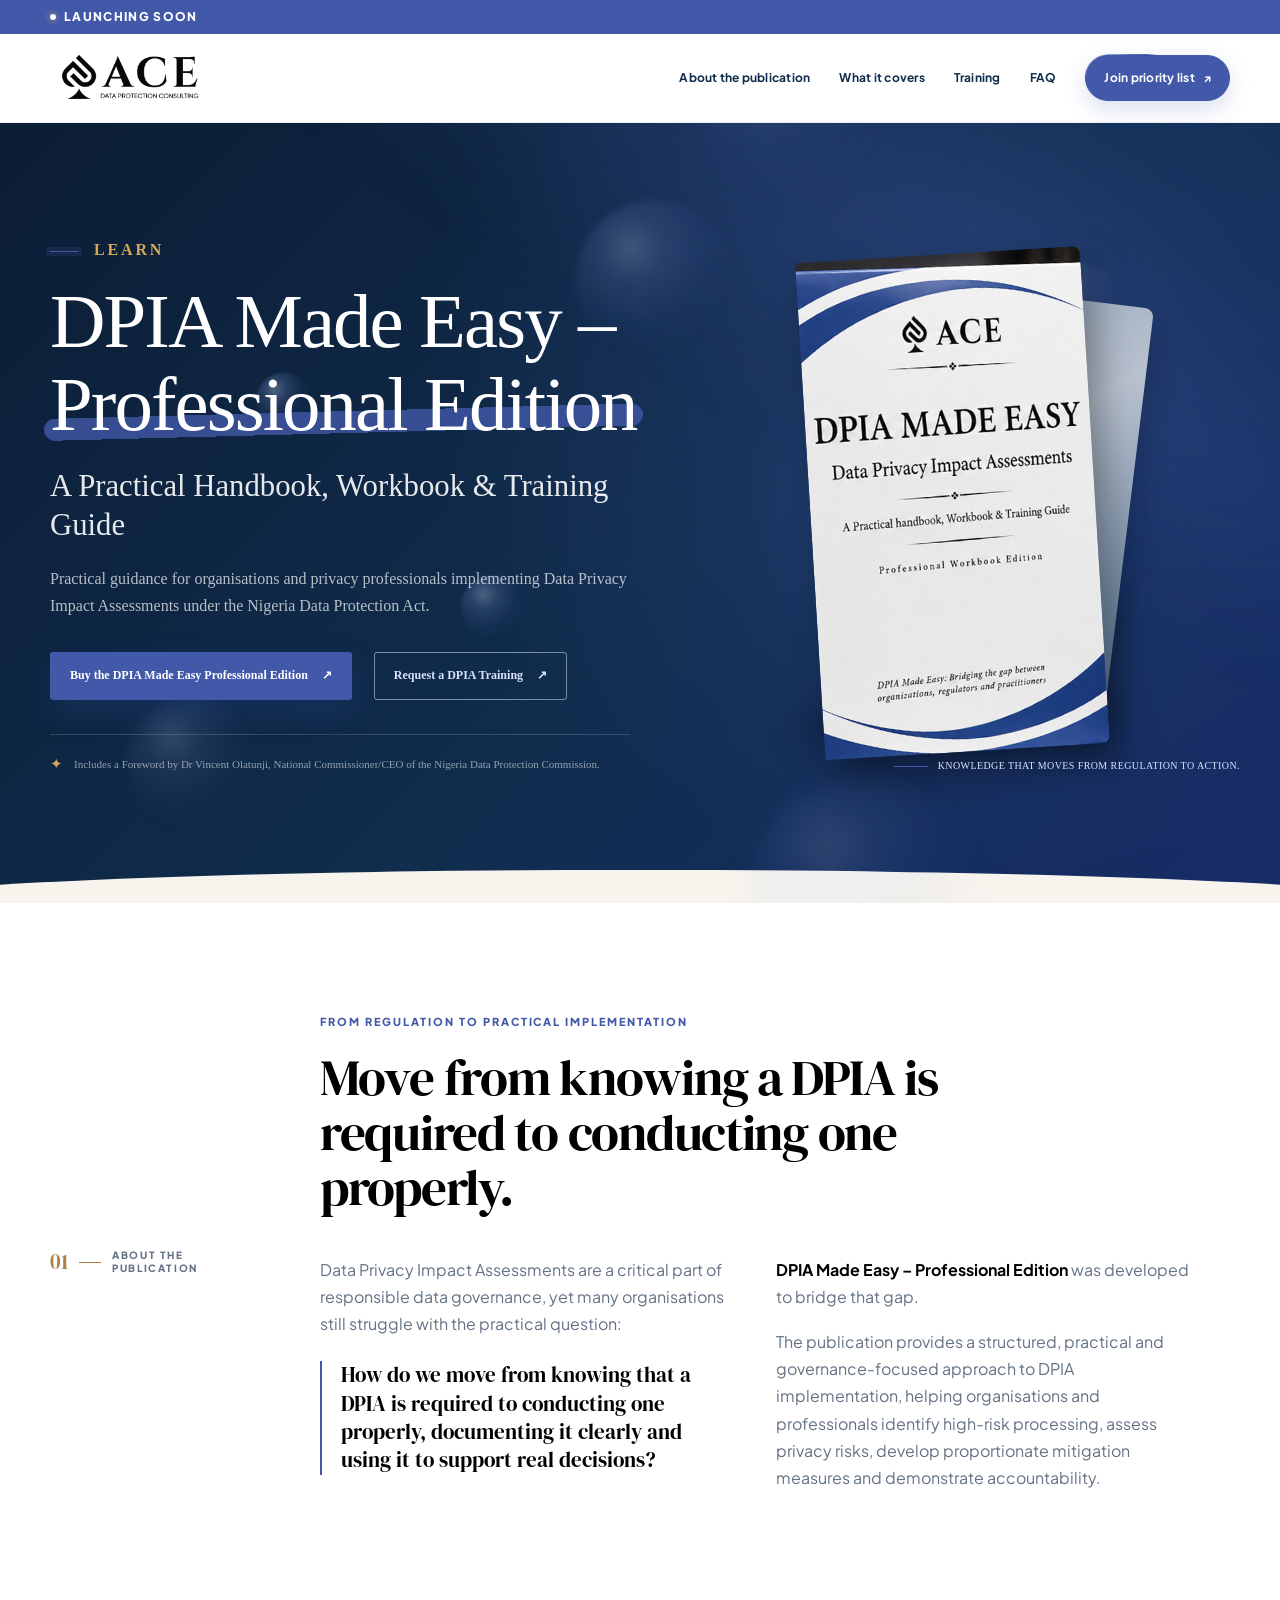
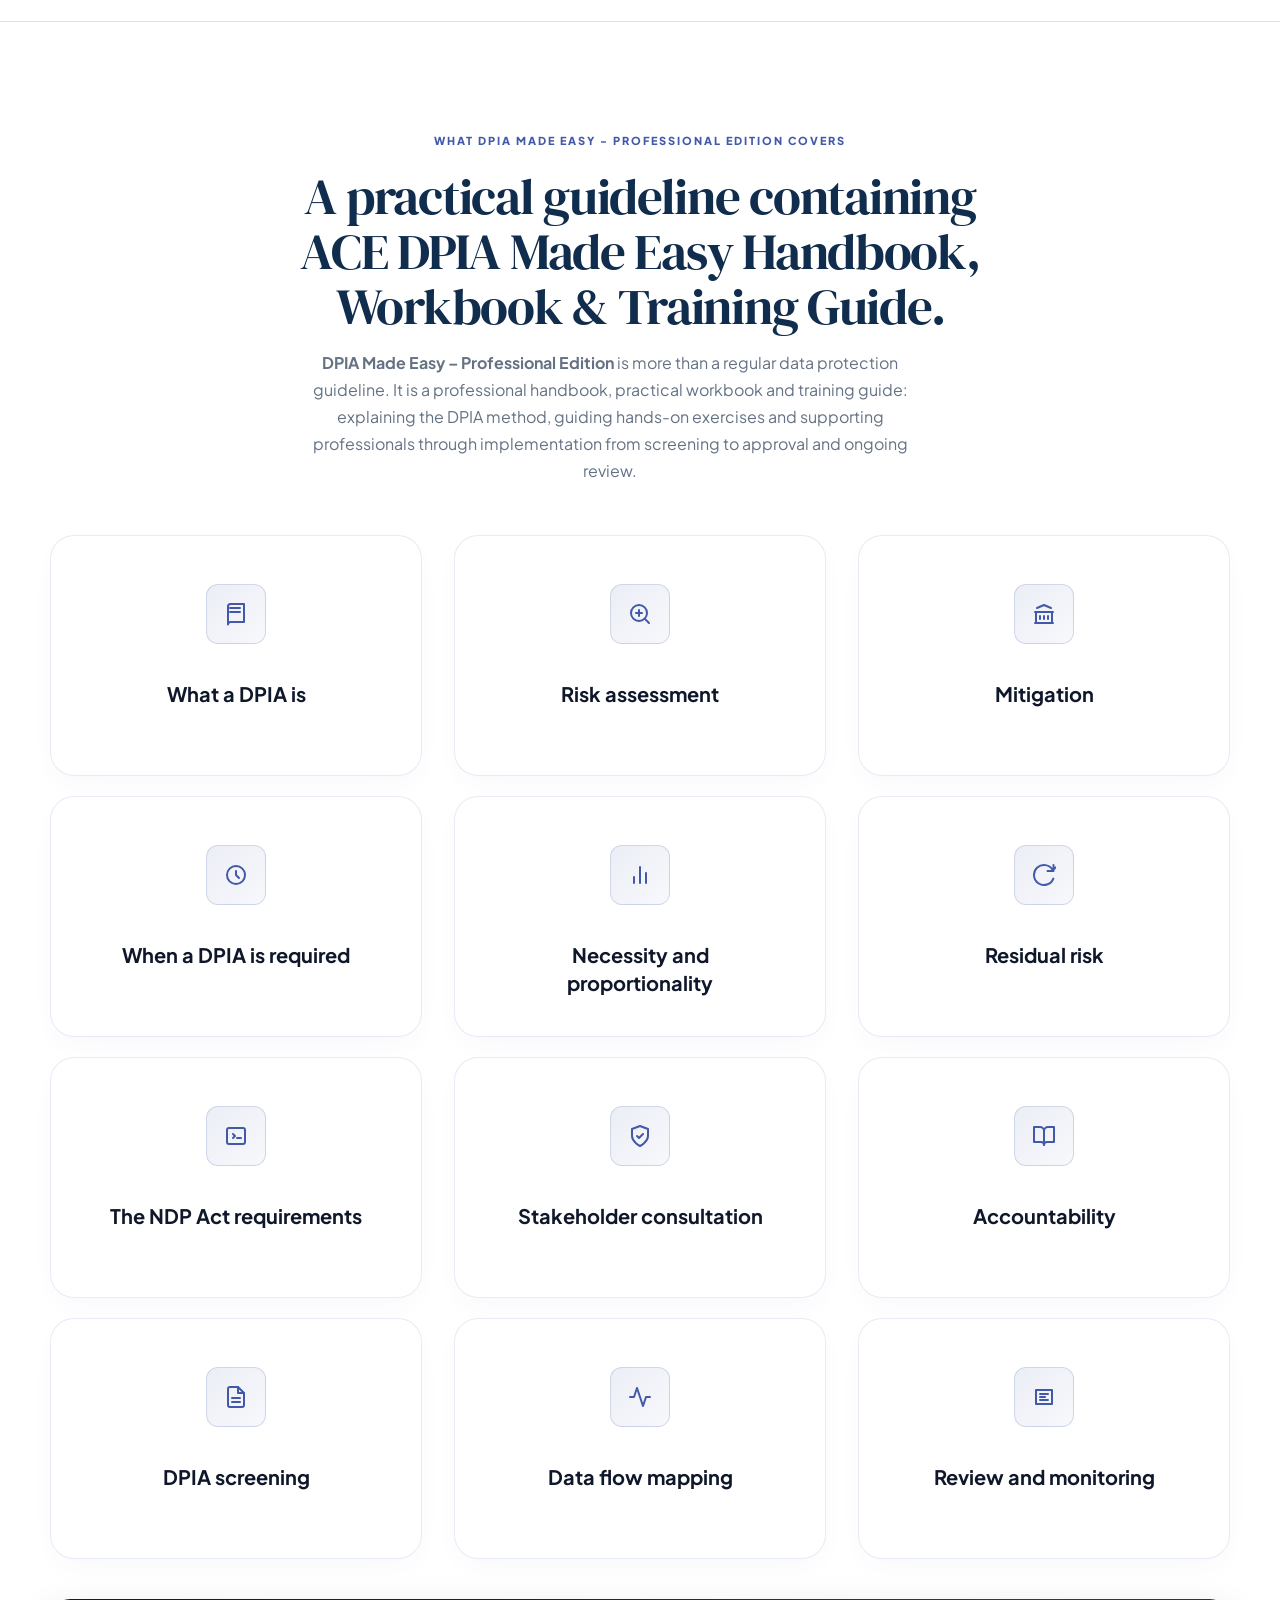
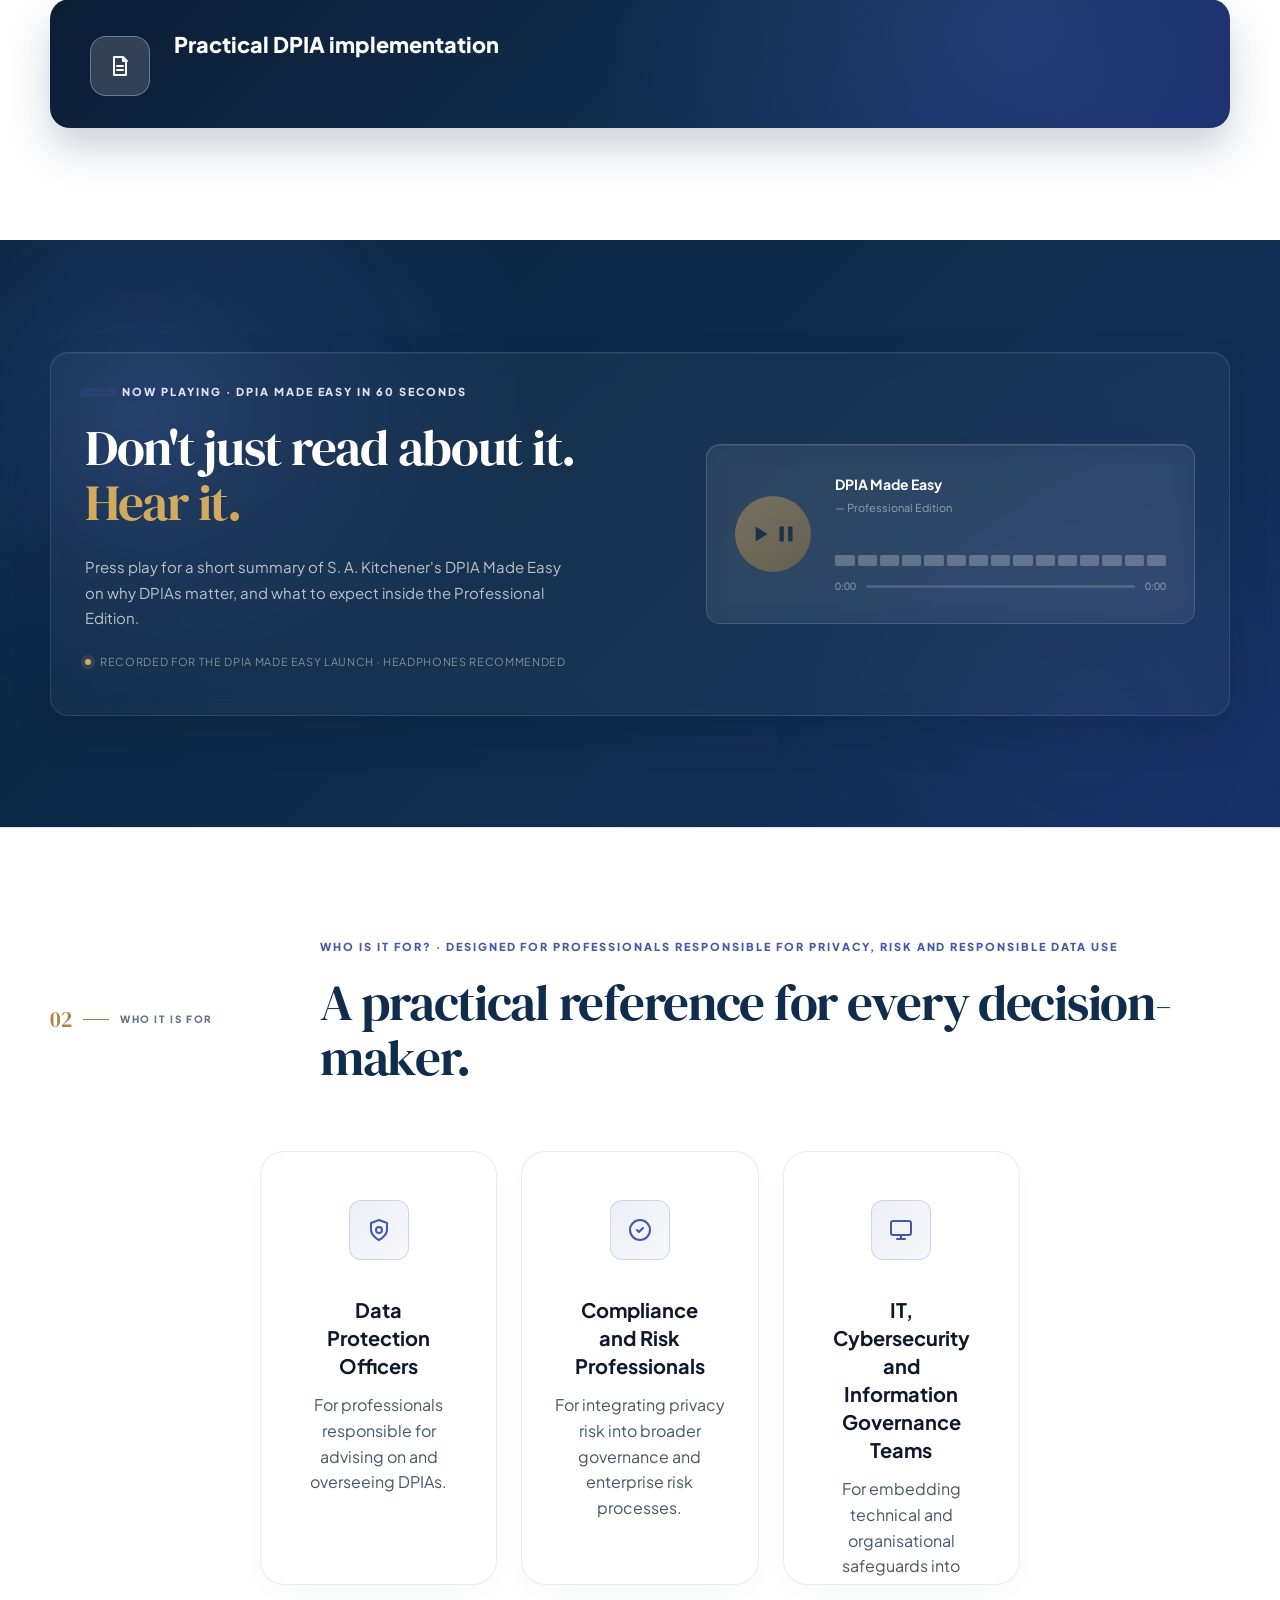
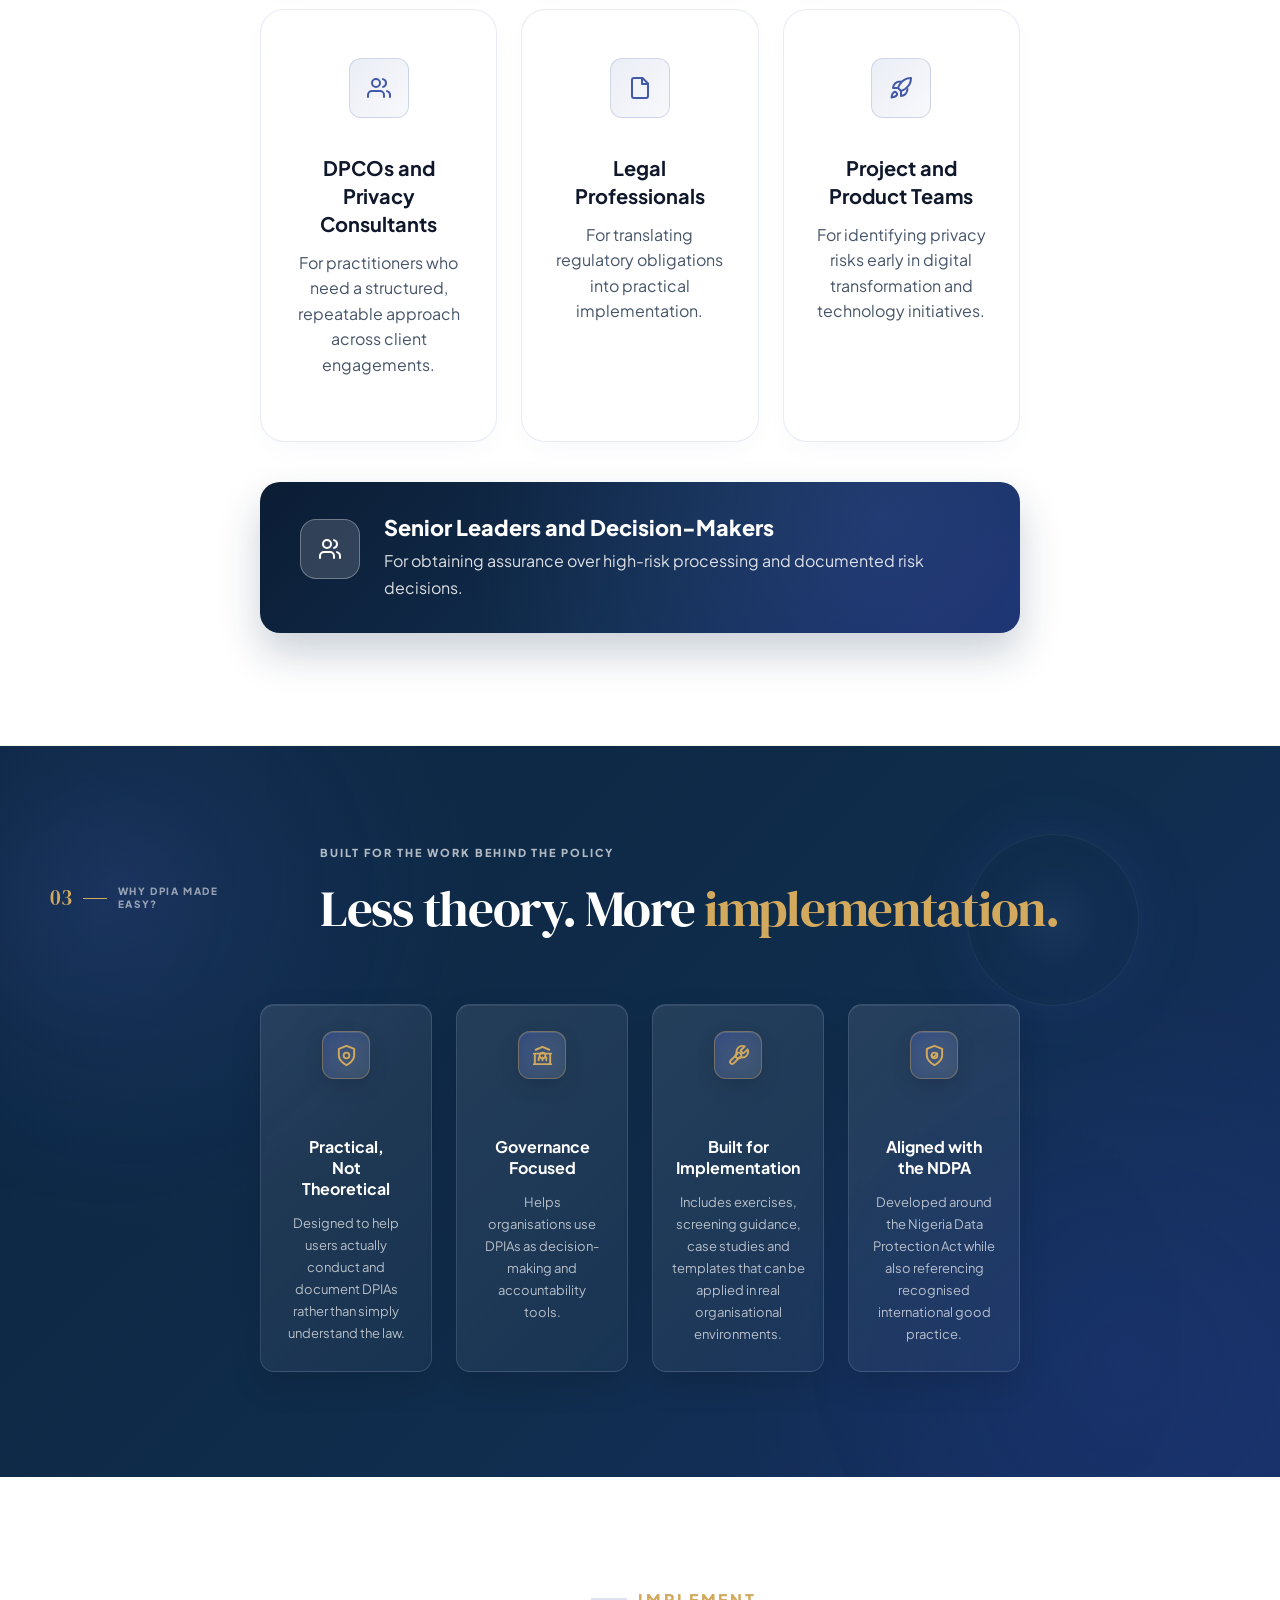
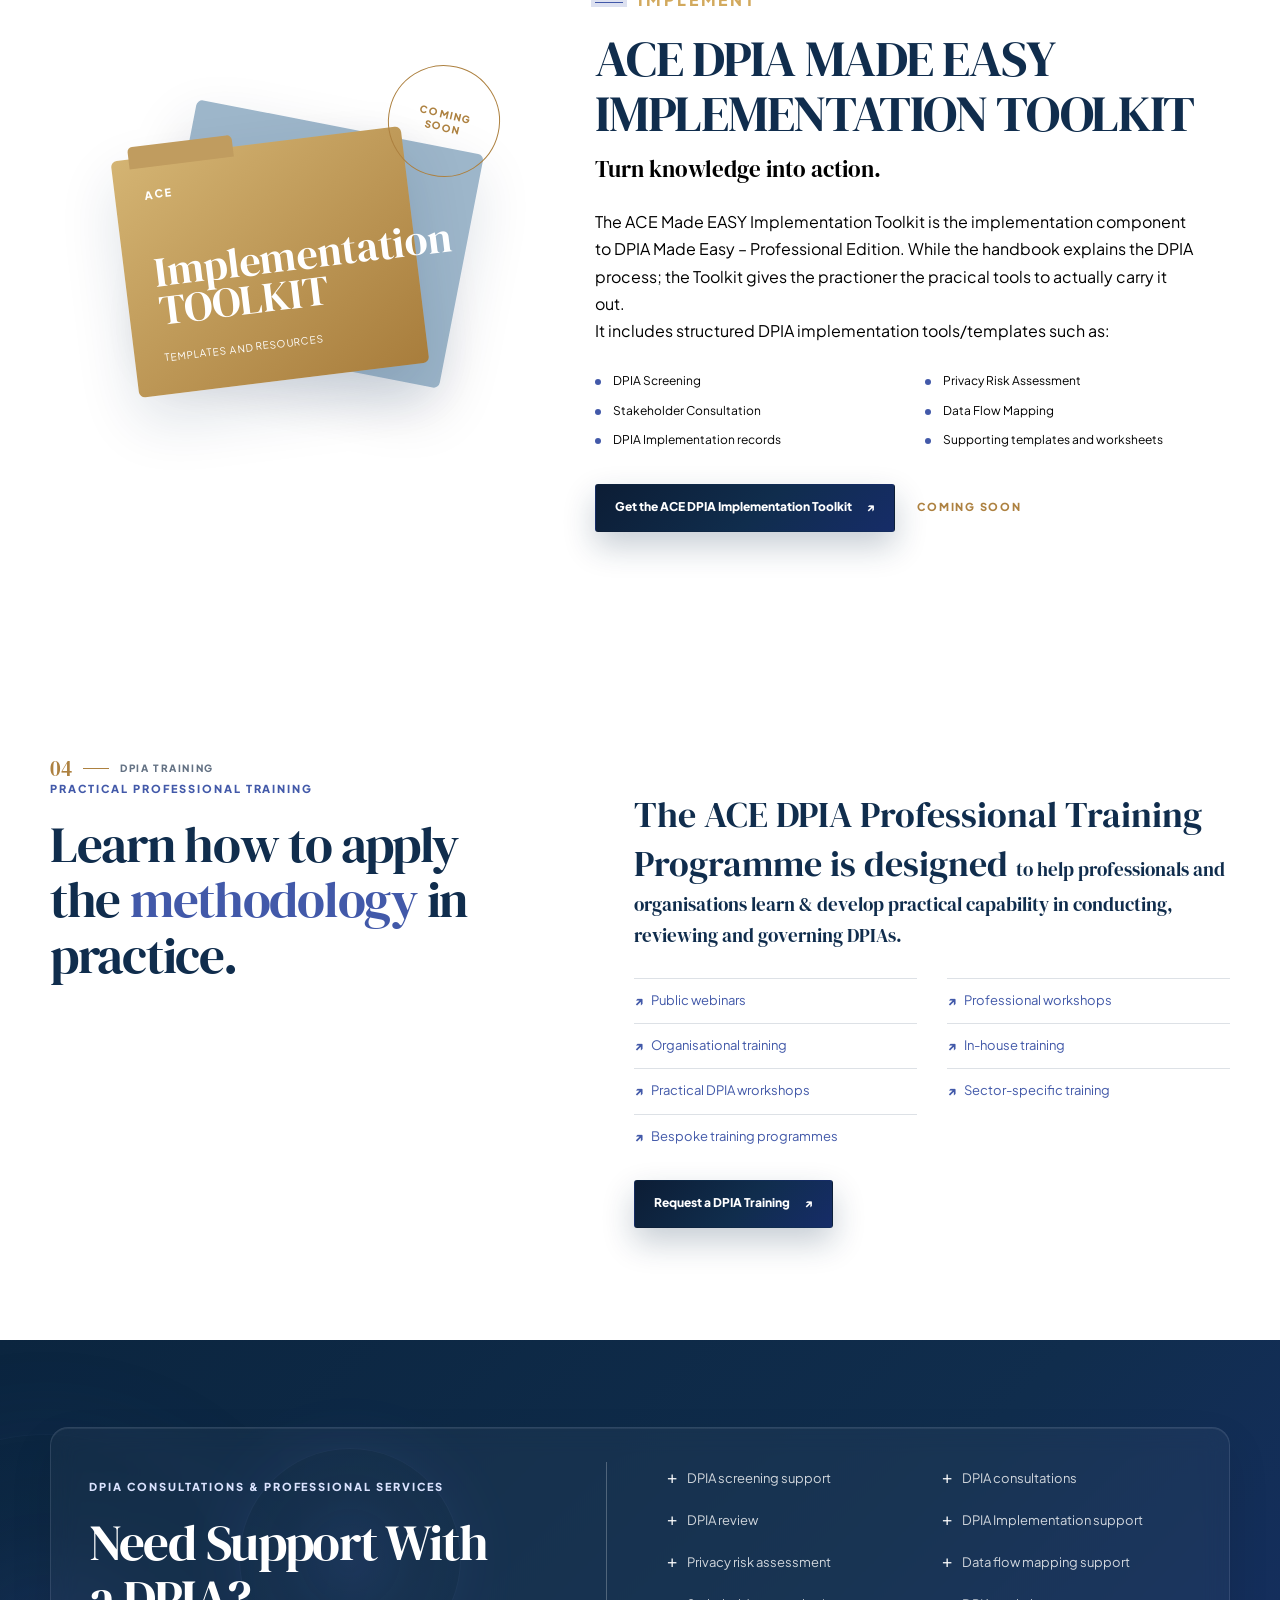
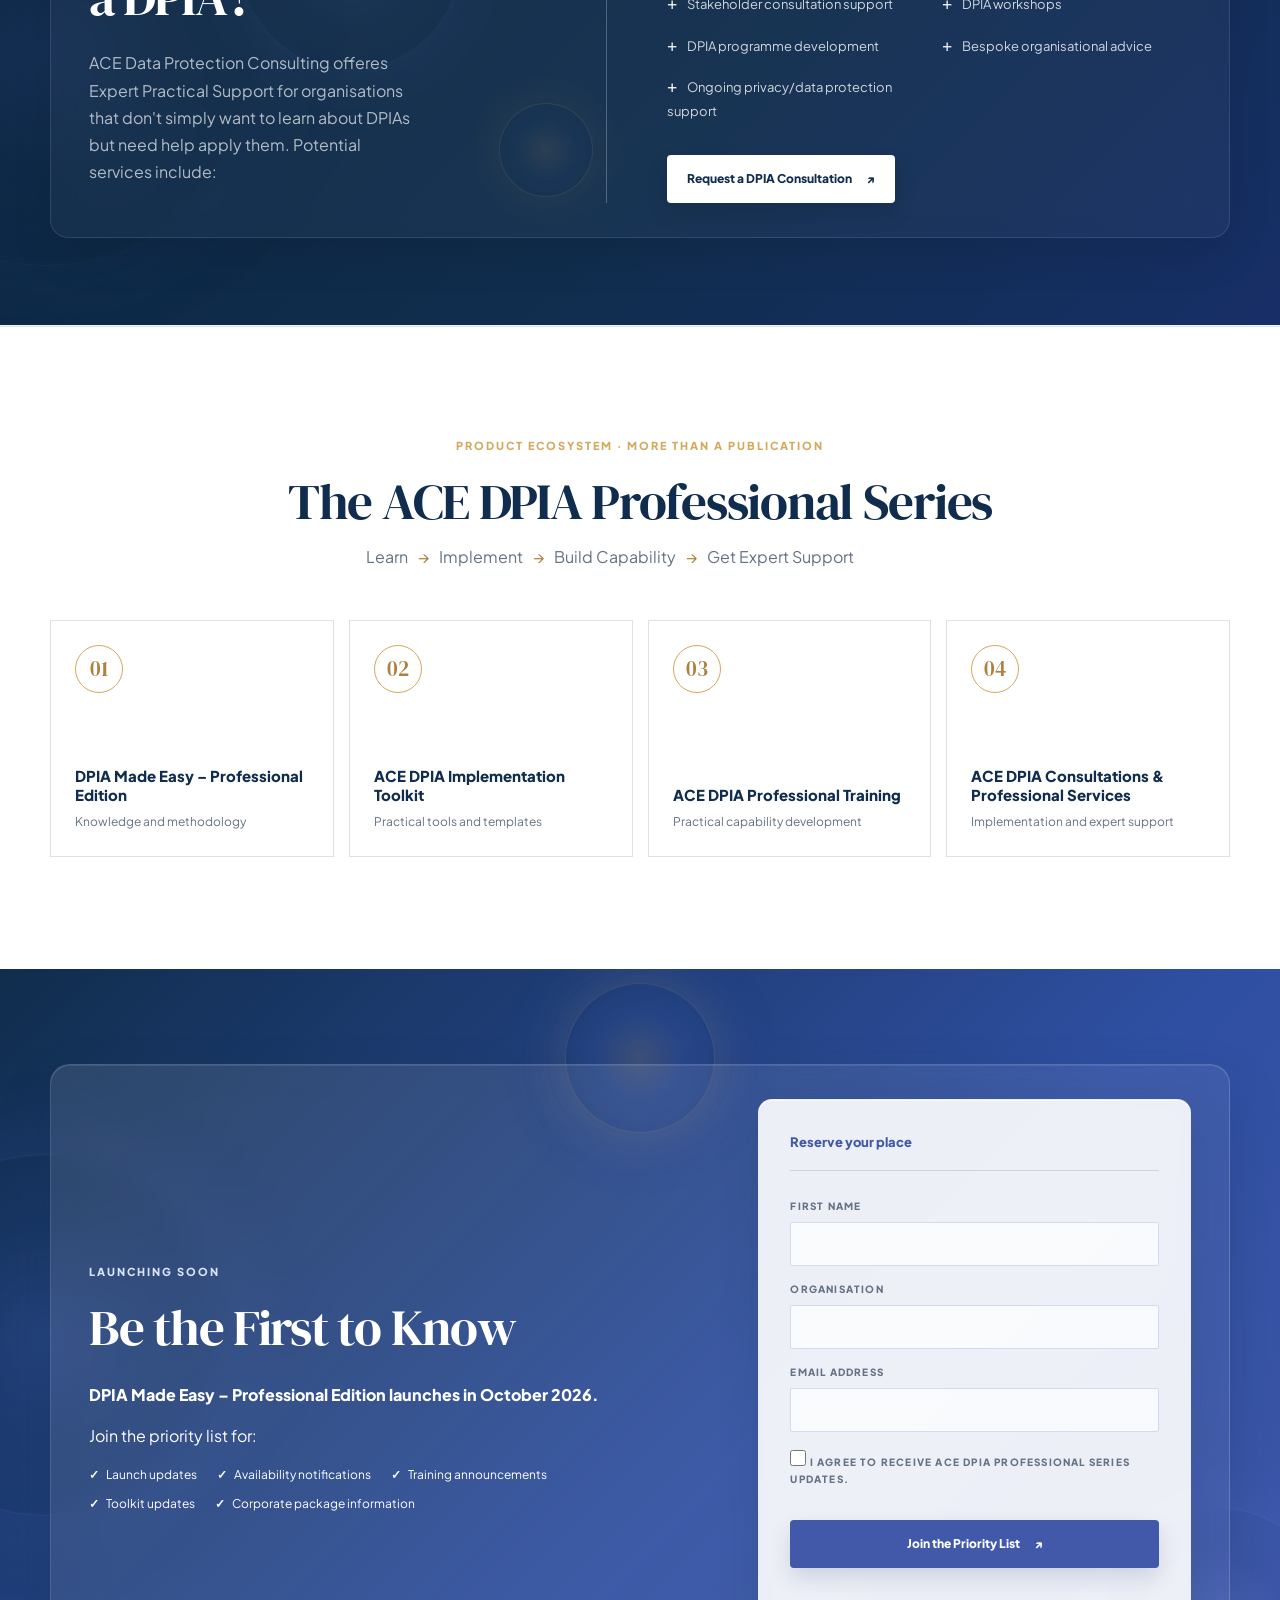
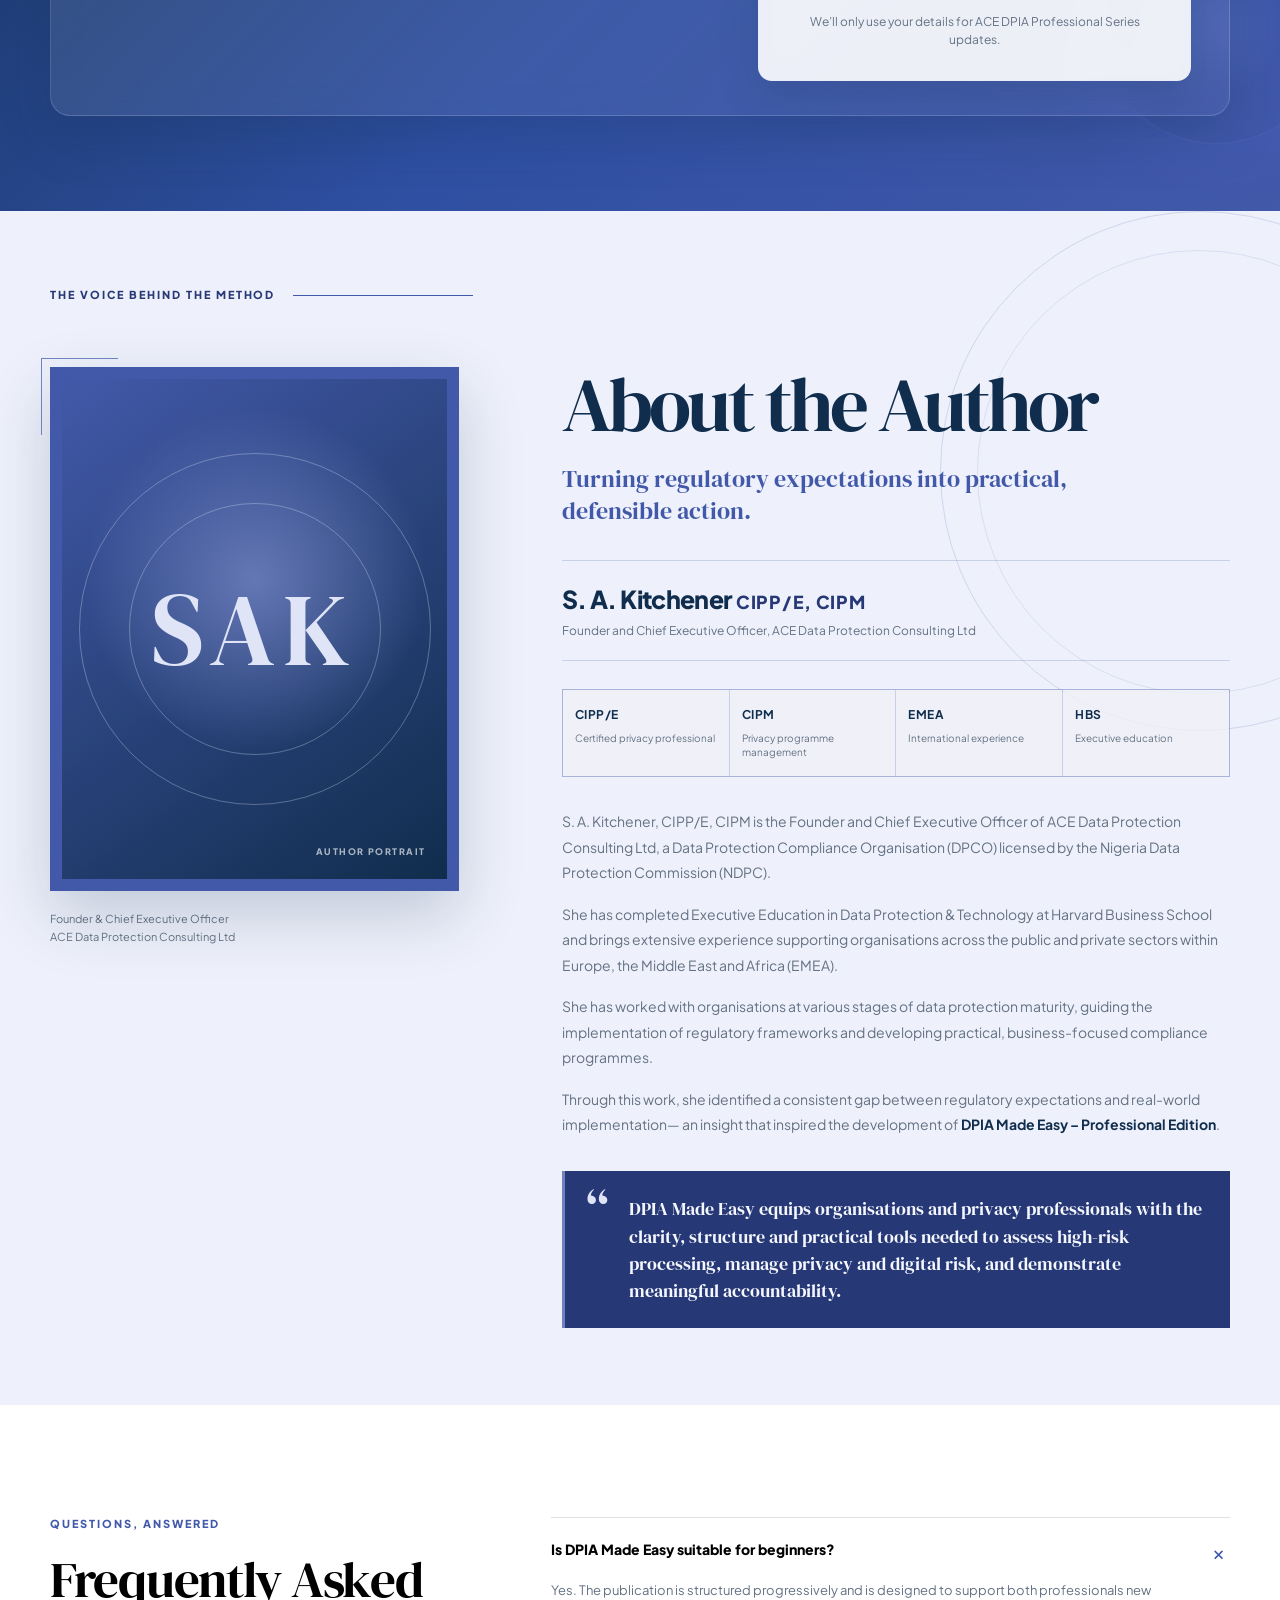
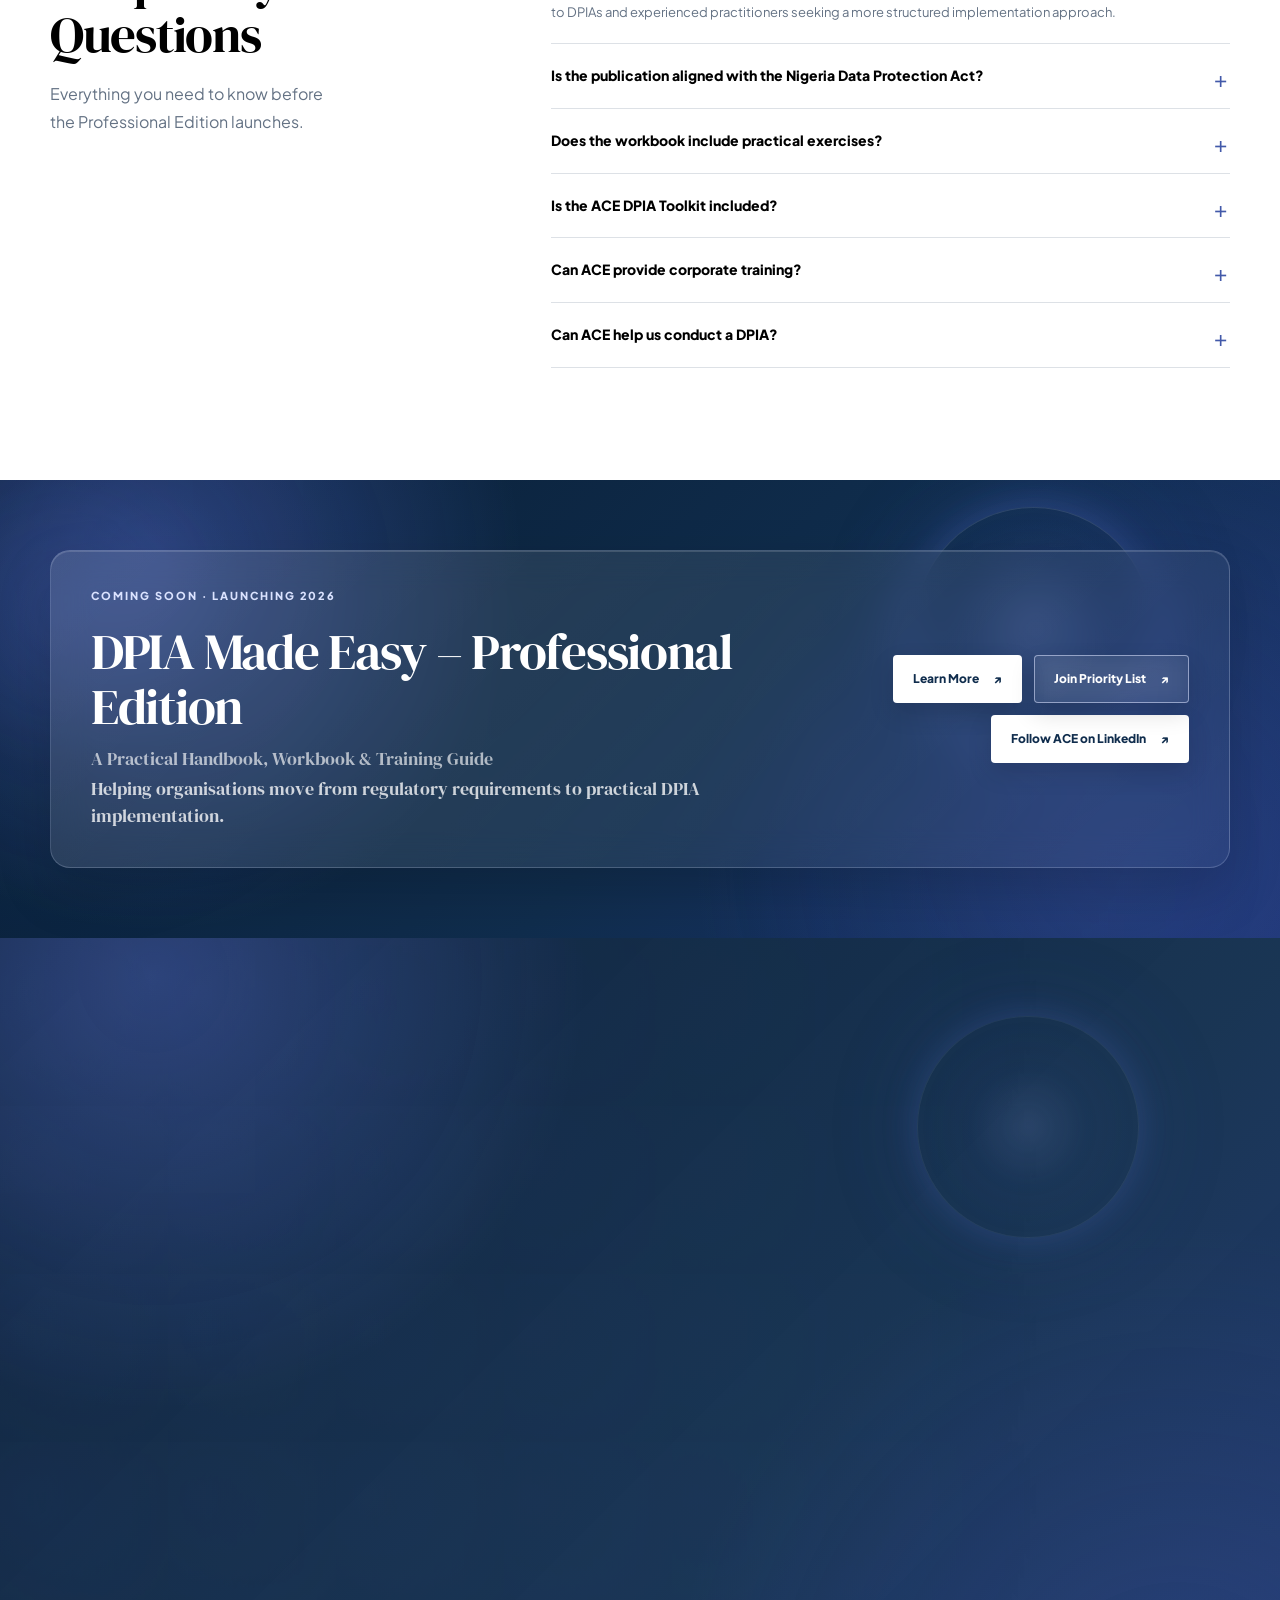
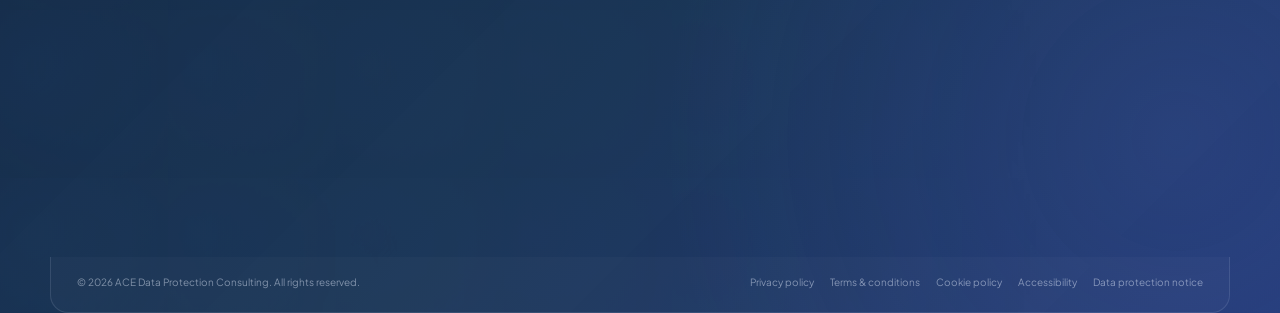
==== commit ee0f5296: "add updates" ====
--- a/ebook/index.html
+++ b/ebook/index.html
@@ -1536,7 +1536,9 @@
     /* 13th Item Featured Spotlight to Eliminate Empty Space */
     .spotlight-card-elite {
       grid-column: 1 / -1;
-      background: linear-gradient(135deg, #4259A9 0%, #2f407c 100%);
+      background:
+        radial-gradient(circle at 82% 22%, rgba(66, 89, 169, 0.34), transparent 26rem),
+        linear-gradient(135deg, #0c1d35 0%, #102d4d 55%, #162c68 100%);
       color: #ffffff;
       border: none;
       padding: 2rem 2.5rem;
@@ -1544,7 +1546,7 @@
       display: flex;
       align-items: center;
       justify-content: space-between;
-      box-shadow: 0 20px 40px rgba(66, 89, 169, 0.25);
+      box-shadow: 0 20px 40px rgba(16, 45, 77, 0.22);
       margin-top: 1rem;
     }
 
@@ -1570,7 +1572,37 @@
       gap: 1.5rem;
     }
 
+    /* Keep the audience cards as a deliberate, centered composition. */
+    #audience-actual .elite-grid {
+      width: 100%;
+      max-width: 760px;
+      margin-inline: auto;
+      grid-template-columns: repeat(3, minmax(0, 1fr));
+      gap: 1.5rem;
+    }
+
+    #audience-actual .elite-column {
+      min-width: 0;
+      gap: 1.5rem;
+    }
+
+    #audience-actual .icon-card-elite {
+      min-height: 230px;
+    }
+
+    @media (max-width: 1024px) {
+      #audience-actual .elite-grid {
+        max-width: 700px;
+        grid-template-columns: repeat(3, minmax(0, 1fr)) !important;
+      }
+    }
+
     @media (max-width: 768px) {
+      #audience-actual .elite-grid {
+        max-width: 360px;
+        grid-template-columns: 1fr !important;
+      }
+
       .spotlight-card-elite {
         flex-direction: column;
         text-align: center;
@@ -1693,6 +1725,16 @@
           </defs>
         </svg>
 
+        <div class="ebook-hero-orbs" aria-hidden="true">
+          <span class="ebook-orb ebook-orb-1"></span>
+          <span class="ebook-orb ebook-orb-2"></span>
+          <span class="ebook-orb ebook-orb-3"></span>
+          <span class="ebook-orb ebook-orb-4"></span>
+          <span class="ebook-orb ebook-orb-5"></span>
+          <span class="ebook-orb ebook-orb-6"></span>
+          <span class="ebook-orb ebook-orb-7"></span>
+        </div>
+
 
         <div class="shell hero-inner">
           <div class="hero-copy">
@@ -1711,7 +1753,7 @@
                   aria-hidden="true">↗</span></a>
               <!-- <a class="button button-gold" href="#priority-actual">Join the Priority List <span
                   aria-hidden="true">↗</span></a> -->
-              <a class="button button-outline-light" href="./training/training.html">Request DPIA Training <span
+              <a class="button button-outline-light" href="./training/training.html">Request a DPIA Training <span
                   aria-hidden="true">↗</span></a>
               <!-- <a class="button button-outline-light" href="#">Buy the DPIA Made Easy Professional Edition <span
                   aria-hidden="true">→</span></a> -->
@@ -2089,7 +2131,6 @@
 
       <section id="audio-actual" class="audio-teaser section-dark reveal-section reveal-from-left"
         style="display:none; opacity:0;" aria-labelledby="audio-title">
-        <div class="audio-glow" aria-hidden="true"></div>
         <div class="shell audio-grid">
           <div class="audio-copy">
             <p class="eyebrow eyebrow-gold"><span class="eyebrow-rule"></span>Now Playing · DPIA Made Easy in 60 Seconds
@@ -2104,6 +2145,7 @@
 
           <div class="audio-player" data-audio-player>
             <audio data-audio-element preload="metadata">
+              <!-- Replace this file with the final preview audio; no other page changes are needed. -->
               <source src="../audio/dpia-author-intro.mp3" type="audio/mpeg">
               Your browser does not support the audio element.
             </audio>
@@ -2627,12 +2669,12 @@
                 DPIAs.</small>
             </p>
 
-            <div class="training-types"><span>Corporate in-house training</span><span>Professional practitioner
-                workshops</span><span>Executive briefings</span><span>Public training
-                programmes</span><span>Sector-specific DPIA workshops</span></div>
+            <div class="training-types"><span>Public webinars</span><span>Professional
+                workshops</span><span>Organisational training</span><span>In-house training</span><span>Practical DPIA
+                wrorkshops</span><span>Sector-specific training</span><span>Bespoke training programmes</span></div>
             <!-- <a class="button dpia-button" href="#">Get the Handbook <span aria-hidden="true">↗</span></a>
             <a class="button dpia-button" href="#">Get the Toolkit<span aria-hidden="true">↗</span></a> -->
-            <a class="button dpia-button" href="../ebook/training/training.html">Book Training <span
+            <a class="button dpia-button" href="../ebook/training/training.html">Request a DPIA Training <span
                 aria-hidden="true">↗</span></a>
           </div>
         </div>
@@ -2674,18 +2716,22 @@
         style="display: none; opacity: 0;" aria-labelledby="consultation-title">
         <div class="shell consultation-grid">
           <div>
-            <p class="eyebrow eyebrow-gold">ACE Data Protection Consulting</p>
+            <p class="eyebrow eyebrow-gold"> DPIA Consultations & Professional Services</p>
             <h2 id="consultation-title">Need Support With a DPIA?</h2>
-            <p>ACE Data Protection Consulting can support organisations with:</p>
+            <p>ACE Data Protection Consulting offeres Expert Practical Support for organisations that don't simply want
+              to learn about DPIAs but need help apply them.
+
+              Potential services include:
+            </p>
           </div>
           <div class="consultation-right">
-            <div class="consultation-list"><span>DPIA facilitation</span><span>High-risk processing
-                reviews</span><span>AI
-                and emerging technology assessments</span><span>DPIA programme development</span><span>Privacy
-                governance
-                frameworks</span><span>Independent DPIA review</span><span>Management and governance support</span>
-            </div>
-            <a class="button button-white" href="./consultation/consultation.html">Request Consultation <span
+            <div class="consultation-list"><span>DPIA screening support</span><span>DPIA consultations</span><span>DPIA
+                review</span><span>DPIA Implementation support</span><span>Privacy
+                risk assessment</span><span>Data flow mapping support</span><span>Stakeholder consultation
+                support</span><span>DPIA workshops</span><span>DPIA programme development</span><span>Bespoke
+                organisational advice</span><span>Ongoing privacy/data protection support</span>
+            </div>
+            <a class="button button-white" href="./consultation/consultation.html">Request a DPIA Consultation <span
                 aria-hidden="true">↗</span></a>
           </div>
         </div>
@@ -2773,7 +2819,7 @@
             <article class="series-card">
               <div class="series-icon">04</div>
               <div>
-                <h3>ACE DPIA Advisory Services</h3>
+                <h3>ACE DPIA Consultations & Professional Services</h3>
                 <p>Implementation and expert support</p>
               </div>
             </article>
@@ -3535,4 +3581,4 @@
   });
 </script>
 
-</html>+</html>
--- a/ebook/css/dpia-home.css
+++ b/ebook/css/dpia-home.css
@@ -474,6 +474,128 @@
   transform-origin: center;
 }
 
+.ebook-hero-orbs {
+  position: absolute;
+  inset: 0;
+  z-index: 1;
+  overflow: hidden;
+  pointer-events: none;
+}
+
+.ebook-orb {
+  position: absolute;
+  display: block;
+  width: var(--ebook-orb-size);
+  height: var(--ebook-orb-size);
+  border-radius: 50%;
+  background: radial-gradient(
+    circle at 35% 30%,
+    rgba(220, 228, 255, 0.72) 0%,
+    rgba(159, 178, 255, 0.4) 22%,
+    rgba(66, 89, 169, 0.2) 52%,
+    rgba(47, 79, 162, 0) 74%
+  );
+  filter: blur(var(--ebook-orb-blur));
+  opacity: var(--ebook-orb-opacity);
+  mix-blend-mode: screen;
+  transform: translate3d(0, 0, 0);
+  animation: ebook-orb-drift var(--ebook-orb-duration) ease-in-out var(--ebook-orb-delay) infinite alternate;
+}
+
+.ebook-orb-1 {
+  --ebook-orb-size: 156px;
+  --ebook-orb-blur: 3px;
+  --ebook-orb-opacity: 0.3;
+  --ebook-orb-duration: 18s;
+  --ebook-orb-delay: -6s;
+  top: 10%;
+  left: 45%;
+}
+
+.ebook-orb-2 {
+  --ebook-orb-size: 88px;
+  --ebook-orb-blur: 2px;
+  --ebook-orb-opacity: 0.38;
+  --ebook-orb-duration: 13s;
+  --ebook-orb-delay: -10s;
+  top: 18%;
+  right: 12%;
+}
+
+.ebook-orb-3 {
+  --ebook-orb-size: 224px;
+  --ebook-orb-blur: 9px;
+  --ebook-orb-opacity: 0.18;
+  --ebook-orb-duration: 23s;
+  --ebook-orb-delay: -15s;
+  right: 24%;
+  bottom: -13%;
+}
+
+.ebook-orb-4 {
+  --ebook-orb-size: 64px;
+  --ebook-orb-blur: 1px;
+  --ebook-orb-opacity: 0.42;
+  --ebook-orb-duration: 11s;
+  --ebook-orb-delay: -4s;
+  top: 58%;
+  left: 36%;
+}
+
+.ebook-orb-5 {
+  --ebook-orb-size: 126px;
+  --ebook-orb-blur: 5px;
+  --ebook-orb-opacity: 0.24;
+  --ebook-orb-duration: 20s;
+  --ebook-orb-delay: -12s;
+  bottom: 10%;
+  left: 10%;
+}
+
+.ebook-orb-6 {
+  --ebook-orb-size: 54px;
+  --ebook-orb-blur: 1px;
+  --ebook-orb-opacity: 0.46;
+  --ebook-orb-duration: 14s;
+  --ebook-orb-delay: -8s;
+  top: 32%;
+  left: 20%;
+}
+
+.ebook-orb-7 {
+  --ebook-orb-size: 184px;
+  --ebook-orb-blur: 7px;
+  --ebook-orb-opacity: 0.16;
+  --ebook-orb-duration: 25s;
+  --ebook-orb-delay: -19s;
+  top: -14%;
+  right: 31%;
+}
+
+@keyframes ebook-orb-drift {
+  0% {
+    transform: translate3d(-34px, 20px, 0) scale(0.86);
+  }
+
+  35% {
+    transform: translate3d(22px, -28px, 0) scale(1.08);
+  }
+
+  68% {
+    transform: translate3d(58px, 18px, 0) scale(0.94);
+  }
+
+  100% {
+    transform: translate3d(-12px, -44px, 0) scale(1.16);
+  }
+}
+
+@media (prefers-reduced-motion: reduce) {
+  .ebook-orb {
+    animation: none;
+  }
+}
+
 .hero-inner {
   position: relative;
   z-index: 2;
@@ -1778,20 +1900,6 @@
   position: relative;
   overflow: hidden;
 }
-.audio-glow {
-  position: absolute;
-  top: 50%;
-  left: 12%;
-  width: 480px;
-  height: 480px;
-  background: radial-gradient(
-    circle,
-    rgba(210, 169, 93, 0.16),
-    rgba(210, 169, 93, 0) 70%
-  );
-  transform: translateY(-50%);
-  pointer-events: none;
-}
 .audio-grid {
   position: relative;
   z-index: 1;
@@ -1859,6 +1967,14 @@
 .audio-play-btn:hover {
   transform: scale(1.05);
 }
+.audio-play-btn:disabled {
+  cursor: not-allowed;
+  opacity: 0.45;
+  transform: none;
+}
+.audio-player.is-unavailable .audio-track-info span {
+  color: rgba(255, 255, 255, 0.38);
+}
 .audio-play-btn svg {
   width: 26px;
   height: 26px;
@@ -1980,9 +2096,6 @@
   }
   .audio-track-info {
     align-items: center;
-  }
-  .audio-glow {
-    left: -20%;
   }
 }
 
@@ -2596,48 +2709,6 @@
   will-change: transform, opacity;
 }
 
-/* Small, subtle floating orb */
-#audio-actual.audio-teaser::after {
-  position: absolute;
-  top: 13%;
-  right: 13%;
-  z-index: -1;
-
-  width: 155px;
-  height: 155px;
-
-  border: 1px solid rgba(220, 228, 255, 0.1);
-  border-radius: 50%;
-
-  background: radial-gradient(
-    circle,
-    rgba(159, 178, 255, 0.11),
-    transparent 68%
-  );
-
-  box-shadow: 0 0 60px rgba(66, 89, 169, 0.18);
-
-  content: "";
-  opacity: 0.55;
-  pointer-events: none;
-  will-change: transform, opacity;
-}
-
-/* Make the existing gold glow softer */
-#audio-actual .audio-glow {
-  z-index: 0;
-  width: 390px;
-  height: 390px;
-
-  background: radial-gradient(
-    circle,
-    rgba(210, 169, 93, 0.08),
-    transparent 70%
-  );
-
-  opacity: 0.75;
-}
-
 /* Main audio content glass panel */
 #audio-actual .audio-grid {
   z-index: 1;
@@ -2673,10 +2744,6 @@
   #audio-actual.audio-teaser::before {
     animation: ace-audio-orb-drift 28s ease-in-out infinite alternate;
   }
-
-  #audio-actual.audio-teaser::after {
-    animation: ace-audio-orbit 22s ease-in-out infinite alternate;
-  }
 }
 
 @keyframes ace-audio-orb-drift {
@@ -2688,18 +2755,6 @@
   100% {
     opacity: 0.72;
     transform: translate3d(18px, -10px, 0) scale(1.045);
-  }
-}
-
-@keyframes ace-audio-orbit {
-  0% {
-    opacity: 0.38;
-    transform: translate3d(0, 8px, 0) rotate(-5deg) scale(0.95);
-  }
-
-  100% {
-    opacity: 0.68;
-    transform: translate3d(-18px, -12px, 0) rotate(6deg) scale(1.05);
   }
 }
 
@@ -2716,19 +2771,11 @@
   #audio-actual .audio-grid {
     padding: 22px 16px;
   }
-
-  #audio-actual.audio-teaser::after {
-    top: 8%;
-    right: -52px;
-    width: 130px;
-    height: 130px;
-  }
 }
 
 /* Respect reduced-motion preferences */
 @media (prefers-reduced-motion: reduce) {
-  #audio-actual.audio-teaser::before,
-  #audio-actual.audio-teaser::after {
+  #audio-actual.audio-teaser::before {
     animation: none !important;
   }
 }
@@ -2852,6 +2899,48 @@
   color: rgba(255, 255, 255, 0.68);
 }
 
+/* Keep the benefits cards in the same centered composition as the audience grid. */
+#benefits-actual .elite-grid {
+  width: 100%;
+  max-width: 760px;
+  margin-inline: auto;
+  grid-template-columns: repeat(4, minmax(0, 1fr));
+  gap: 1.5rem;
+}
+
+#benefits-actual .elite-column {
+  min-width: 0;
+}
+
+/* Hero-colored CTAs for the implementation and capability-building steps. */
+#toolkit-actual .button.dpia-button,
+#training-actual .button.dpia-button {
+  background: linear-gradient(135deg, #0c1d35 0%, #102d4d 55%, #162c68 100%);
+  color: #ffffff;
+  box-shadow: 0 14px 32px rgba(16, 45, 77, 0.24);
+}
+
+#toolkit-actual .button.dpia-button:hover,
+#toolkit-actual .button.dpia-button:focus-visible,
+#training-actual .button.dpia-button:hover,
+#training-actual .button.dpia-button:focus-visible {
+  background: linear-gradient(135deg, #102d4d 0%, #162c68 60%, #4259a9 100%);
+}
+
+@media (max-width: 1024px) {
+  #benefits-actual .elite-grid {
+    max-width: 700px;
+    grid-template-columns: repeat(2, minmax(0, 1fr)) !important;
+  }
+}
+
+@media (max-width: 768px) {
+  #benefits-actual .elite-grid {
+    max-width: 360px;
+    grid-template-columns: 1fr !important;
+  }
+}
+
 /* Glass card styling */
 #benefits-actual .icon-card-elite {
   position: relative;
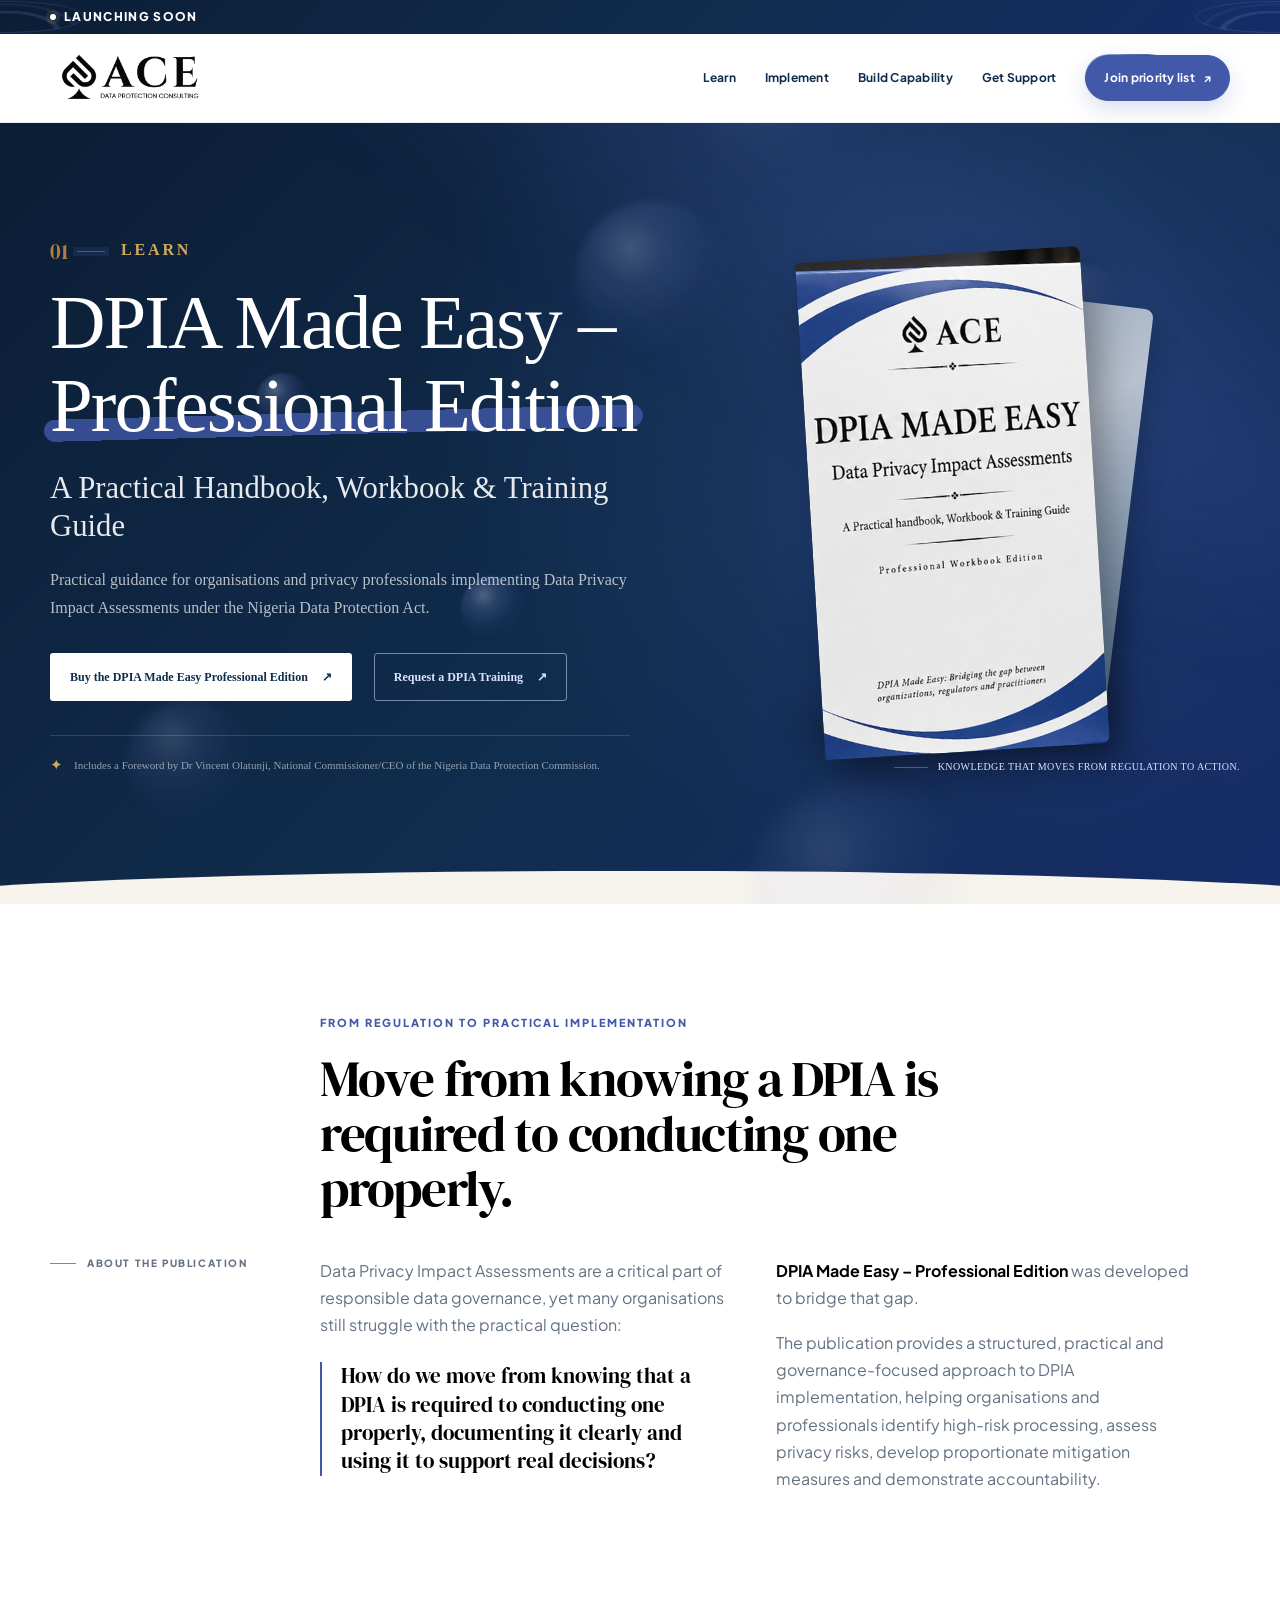
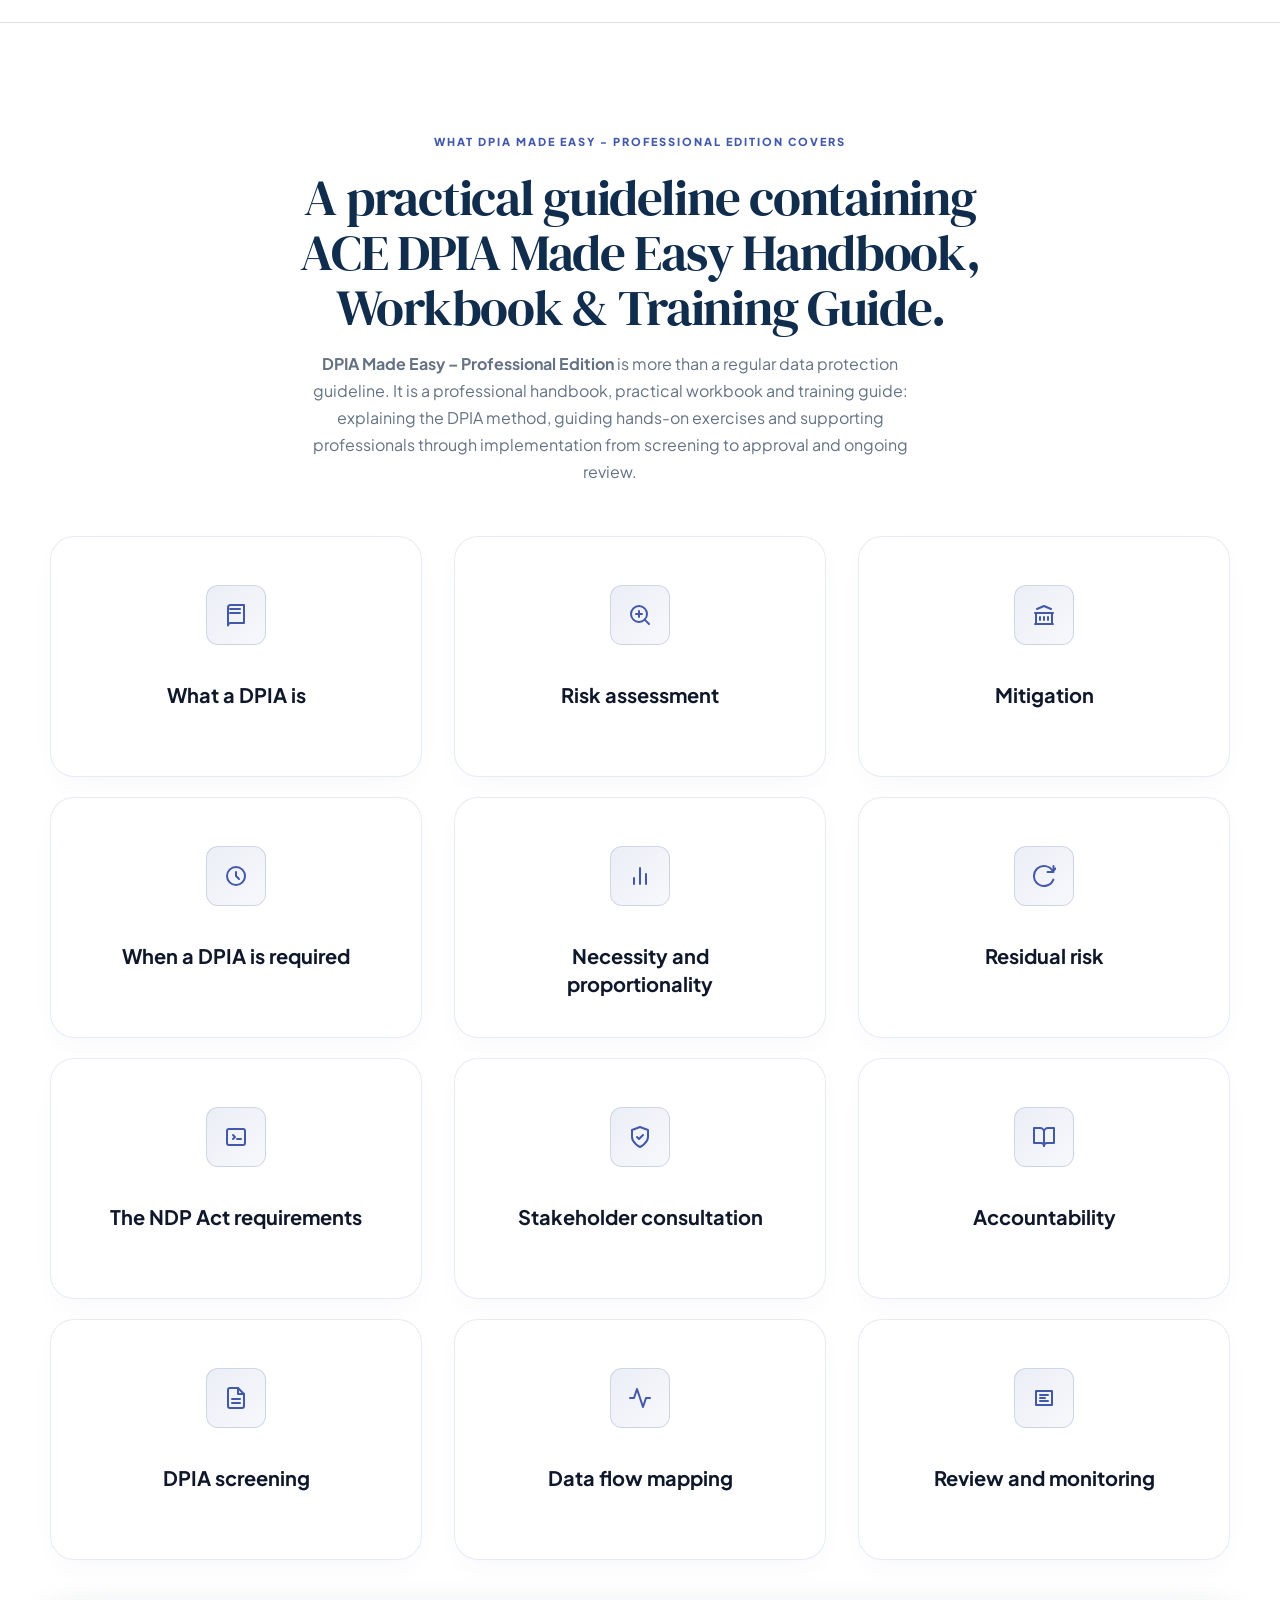
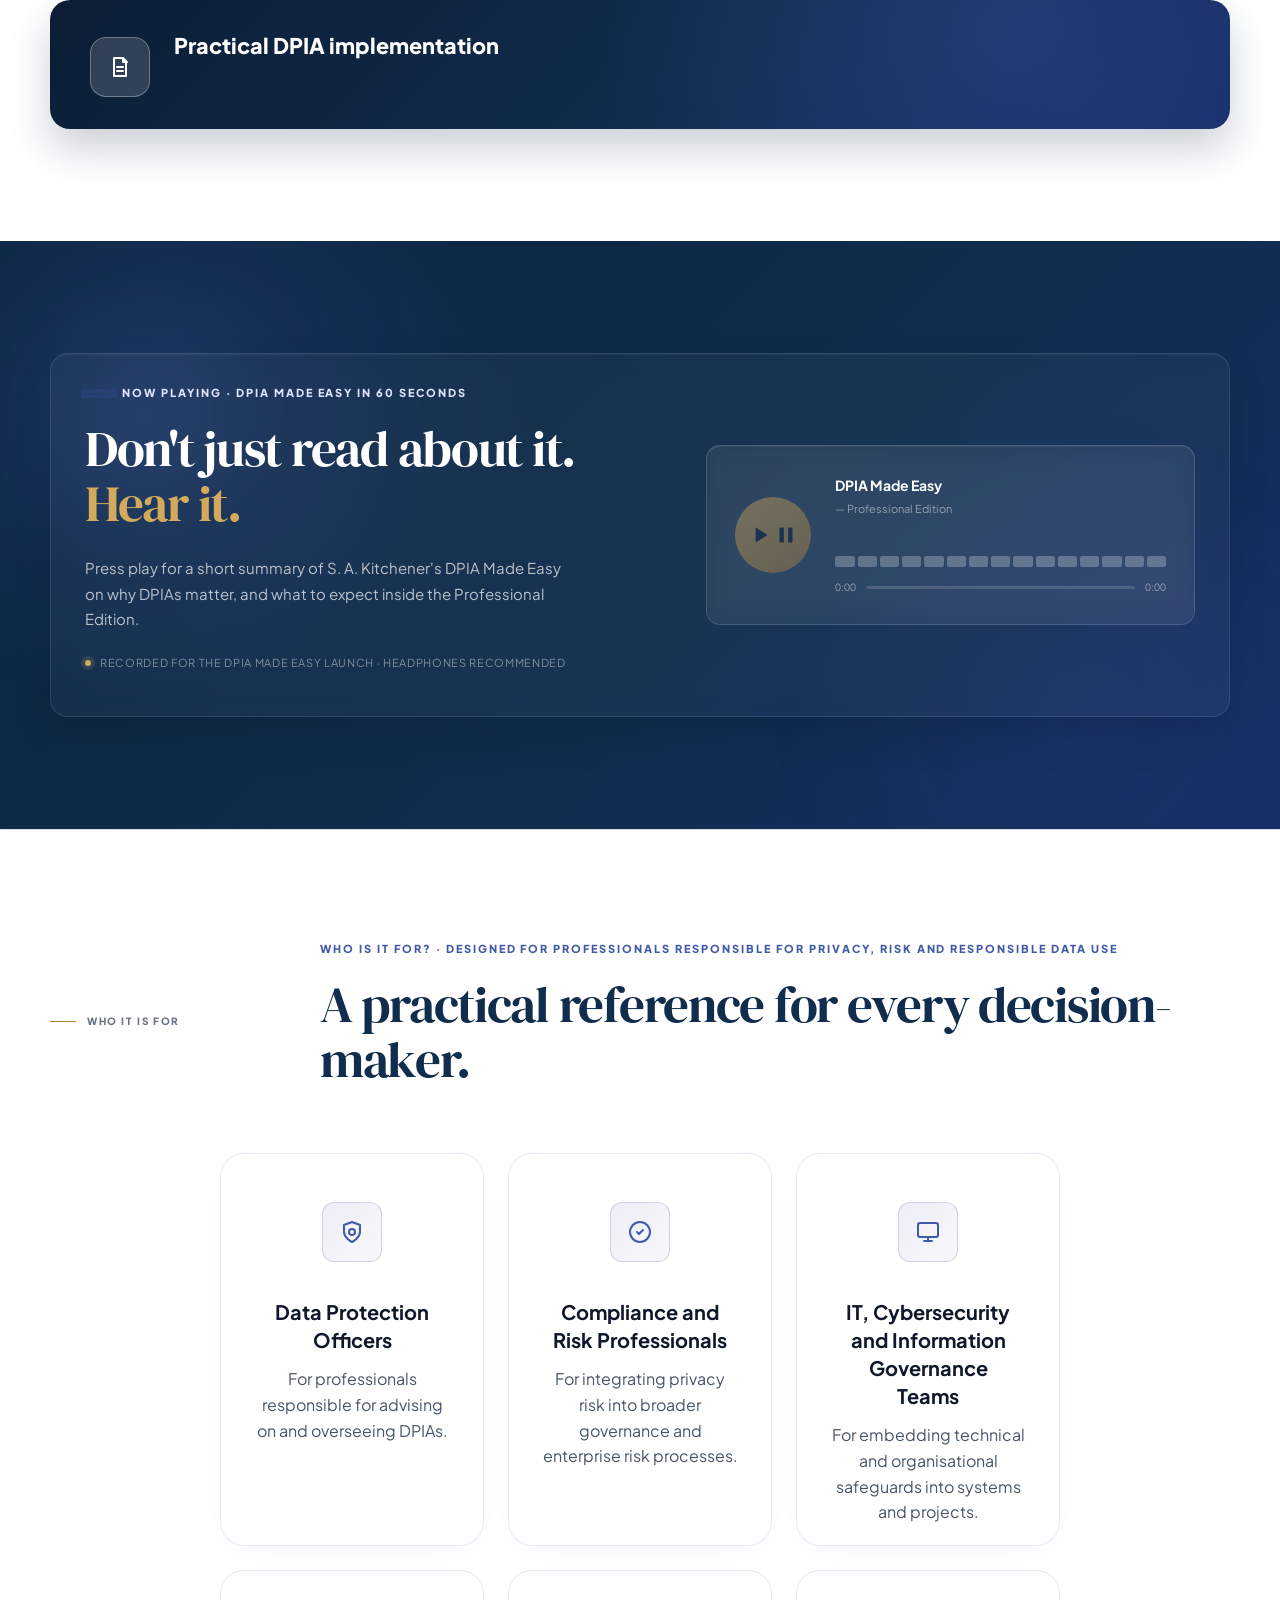
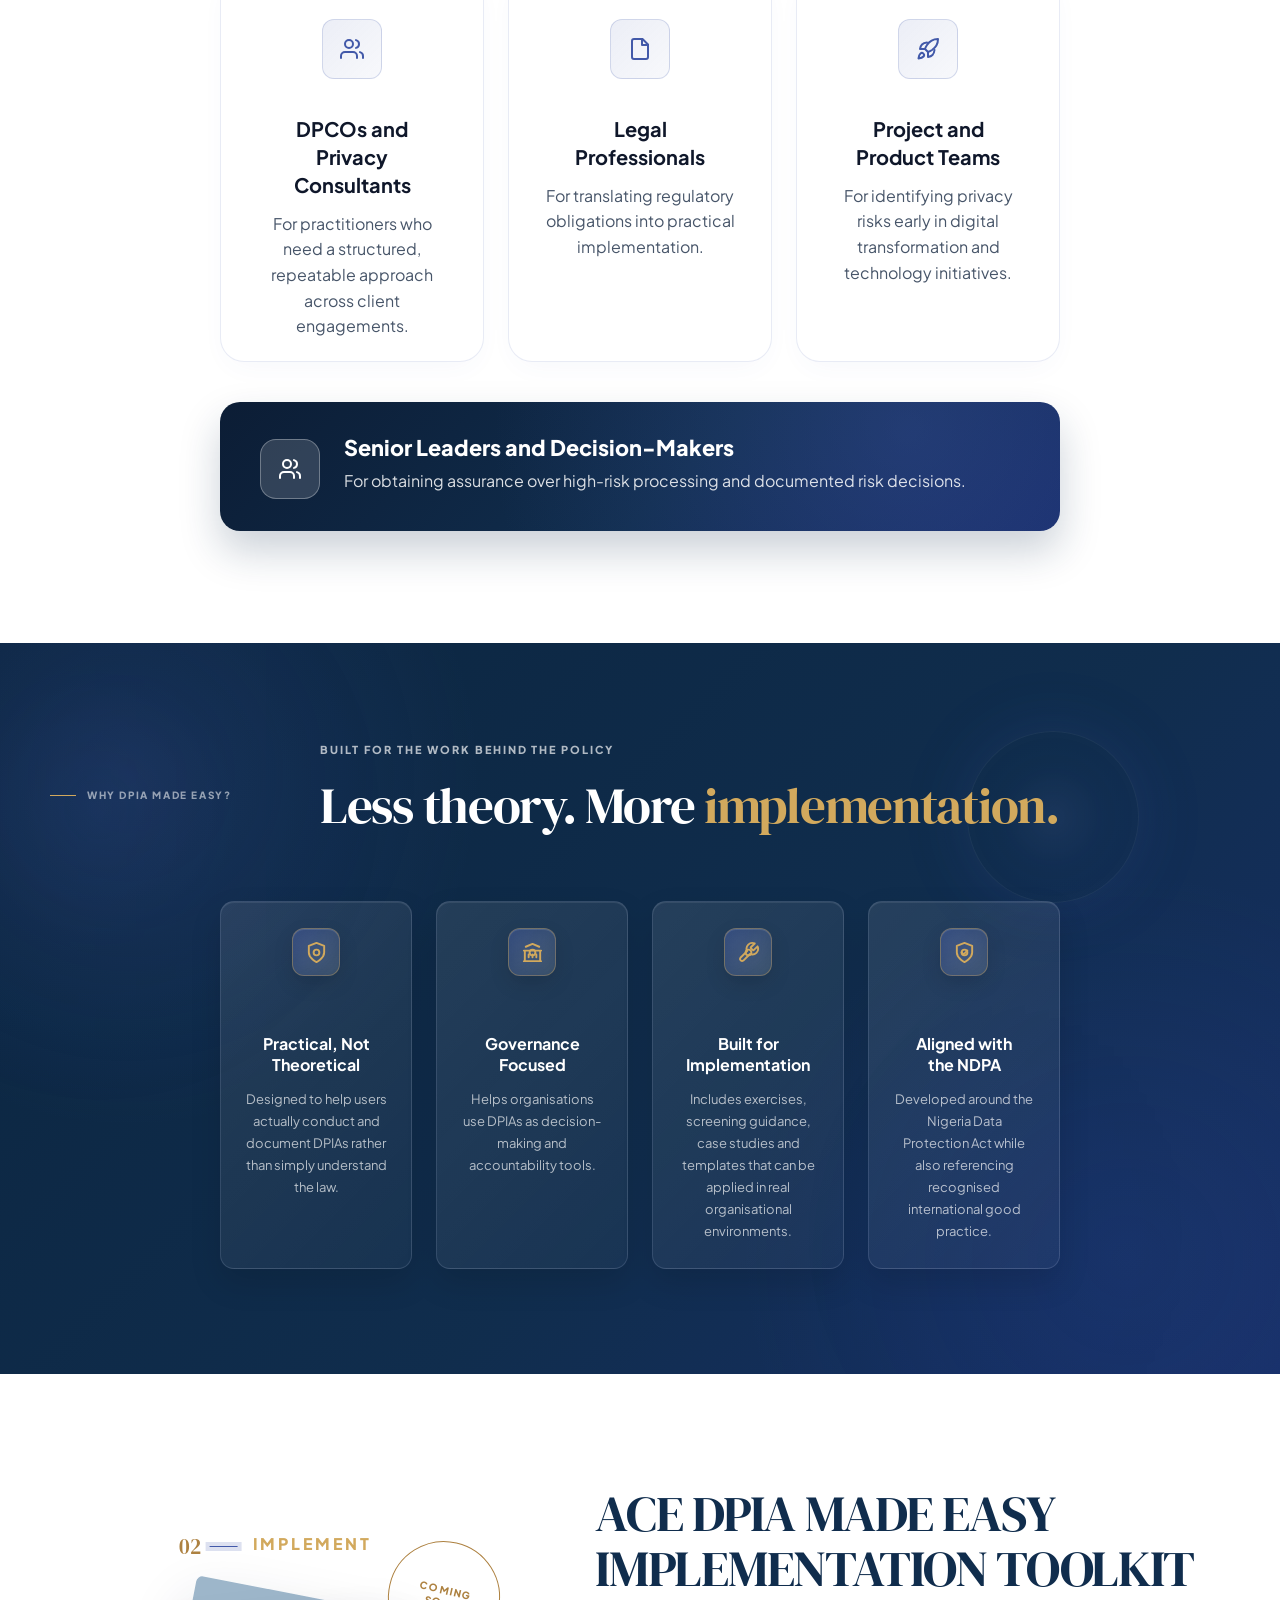
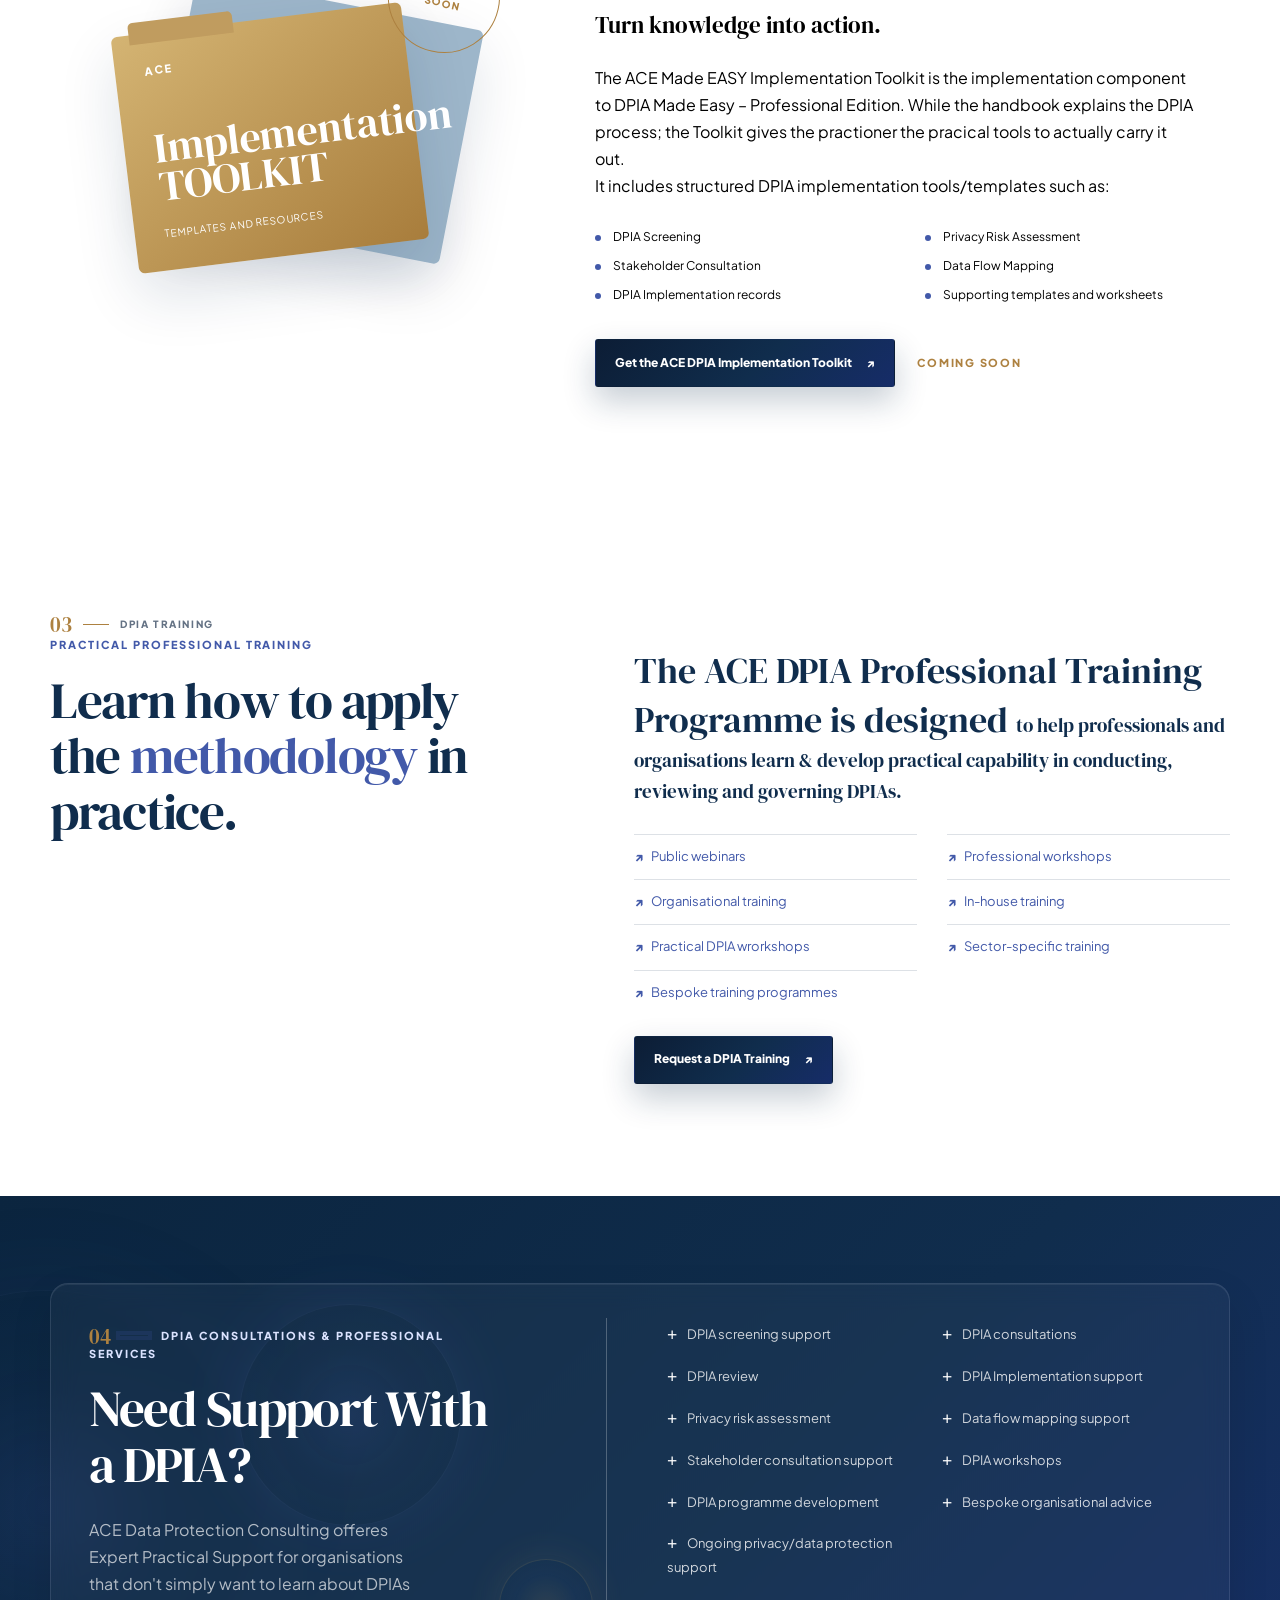
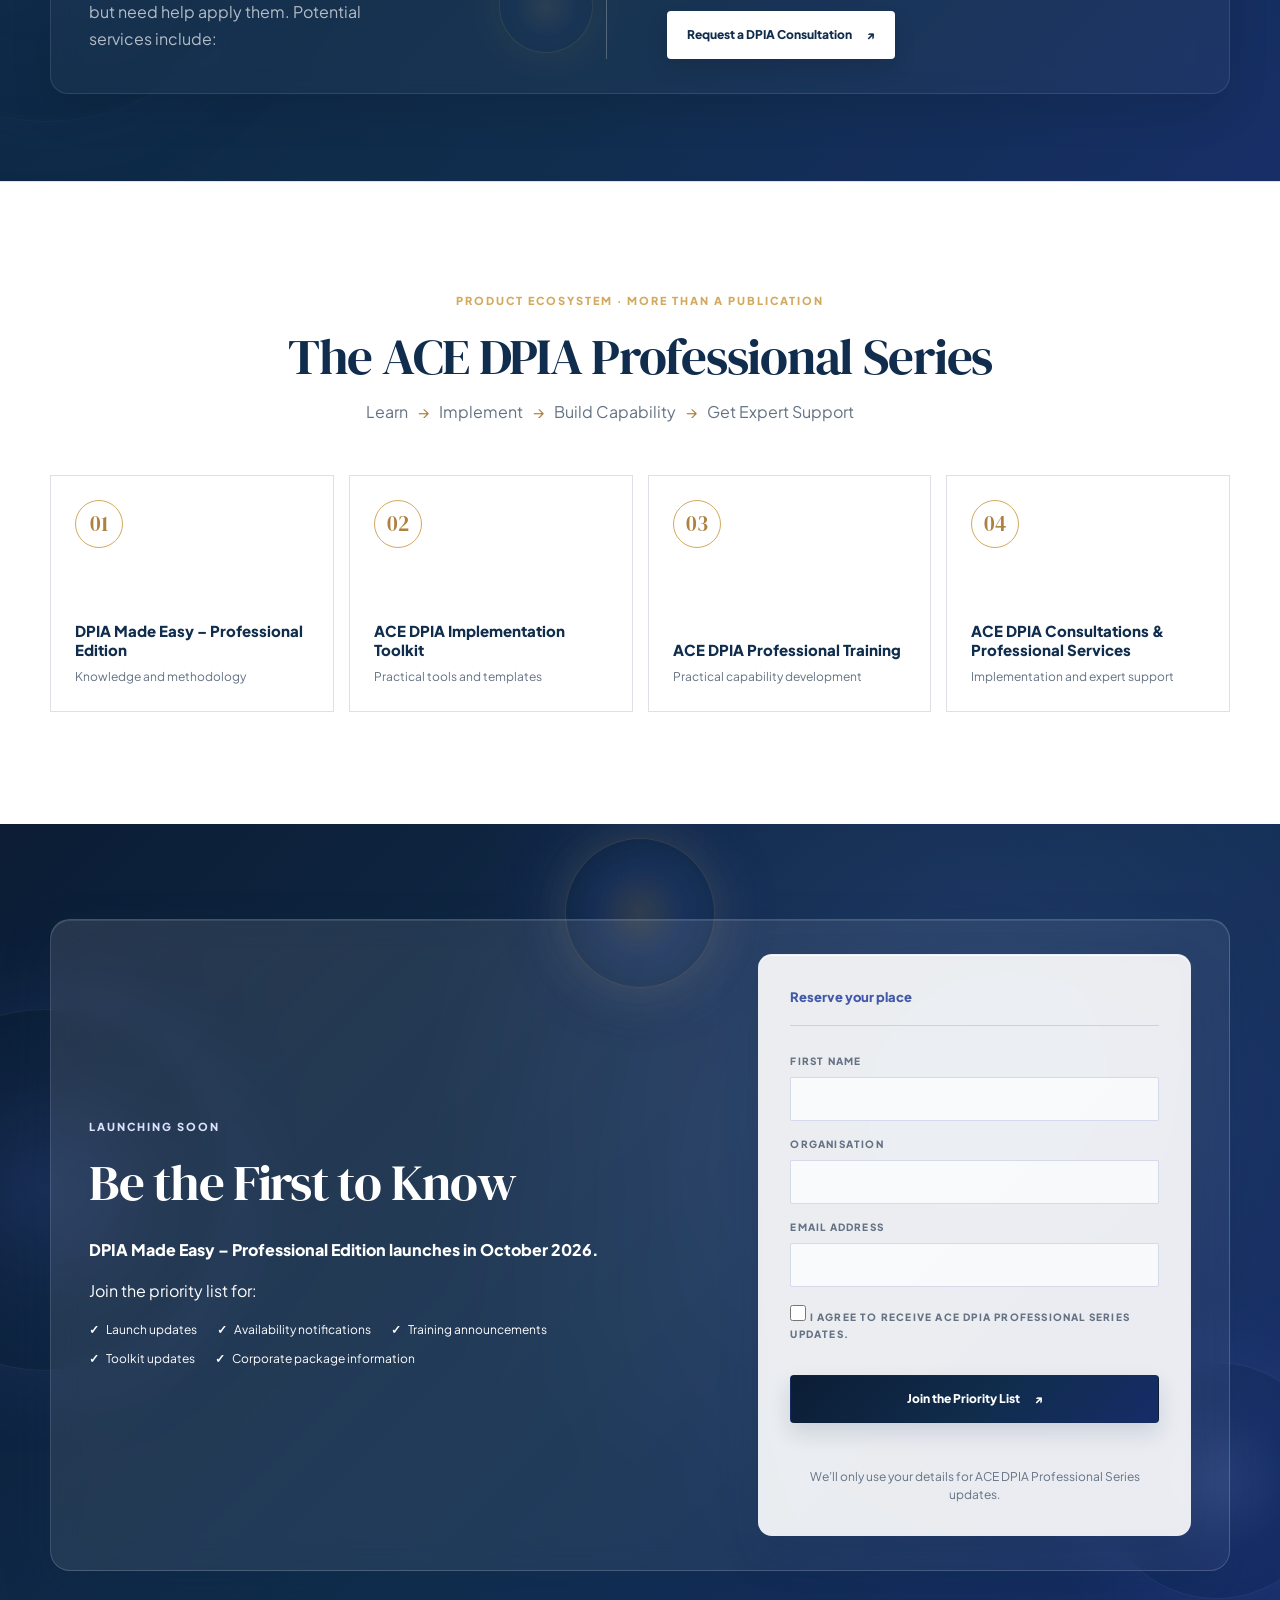
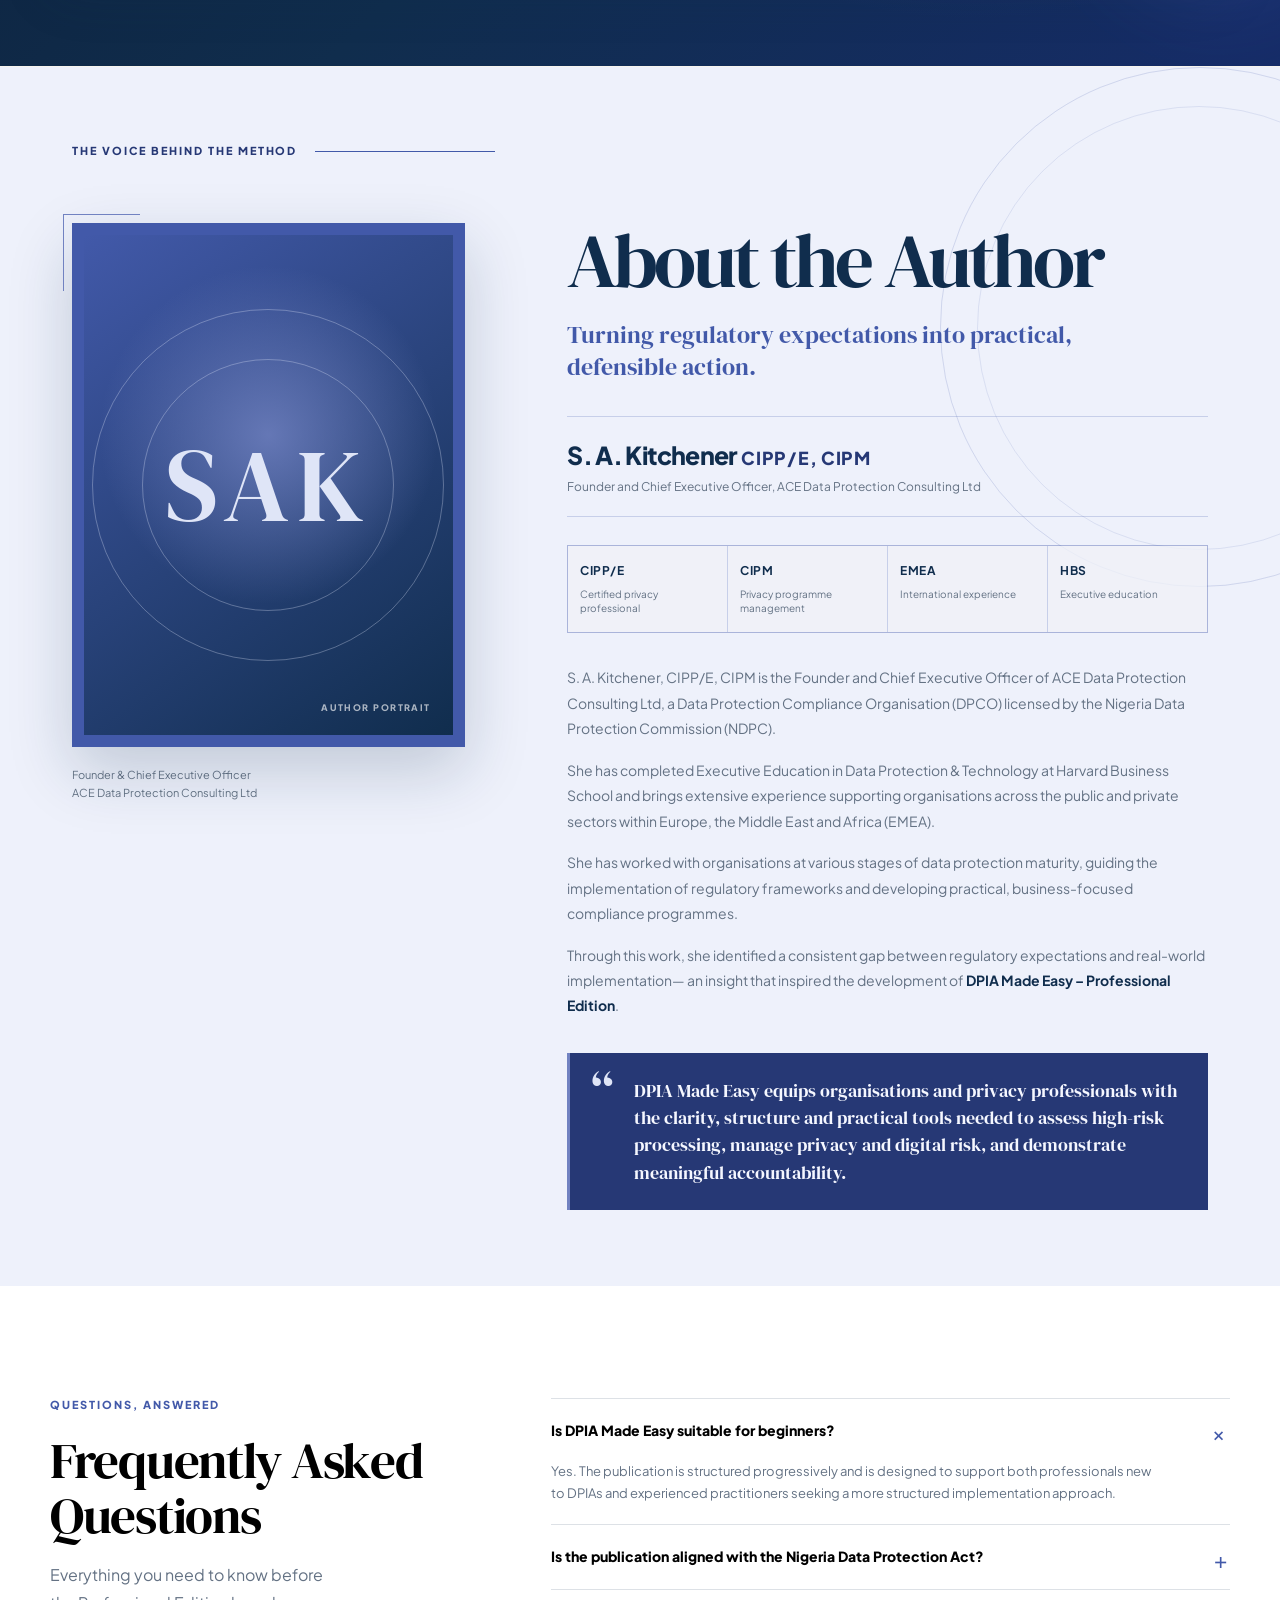
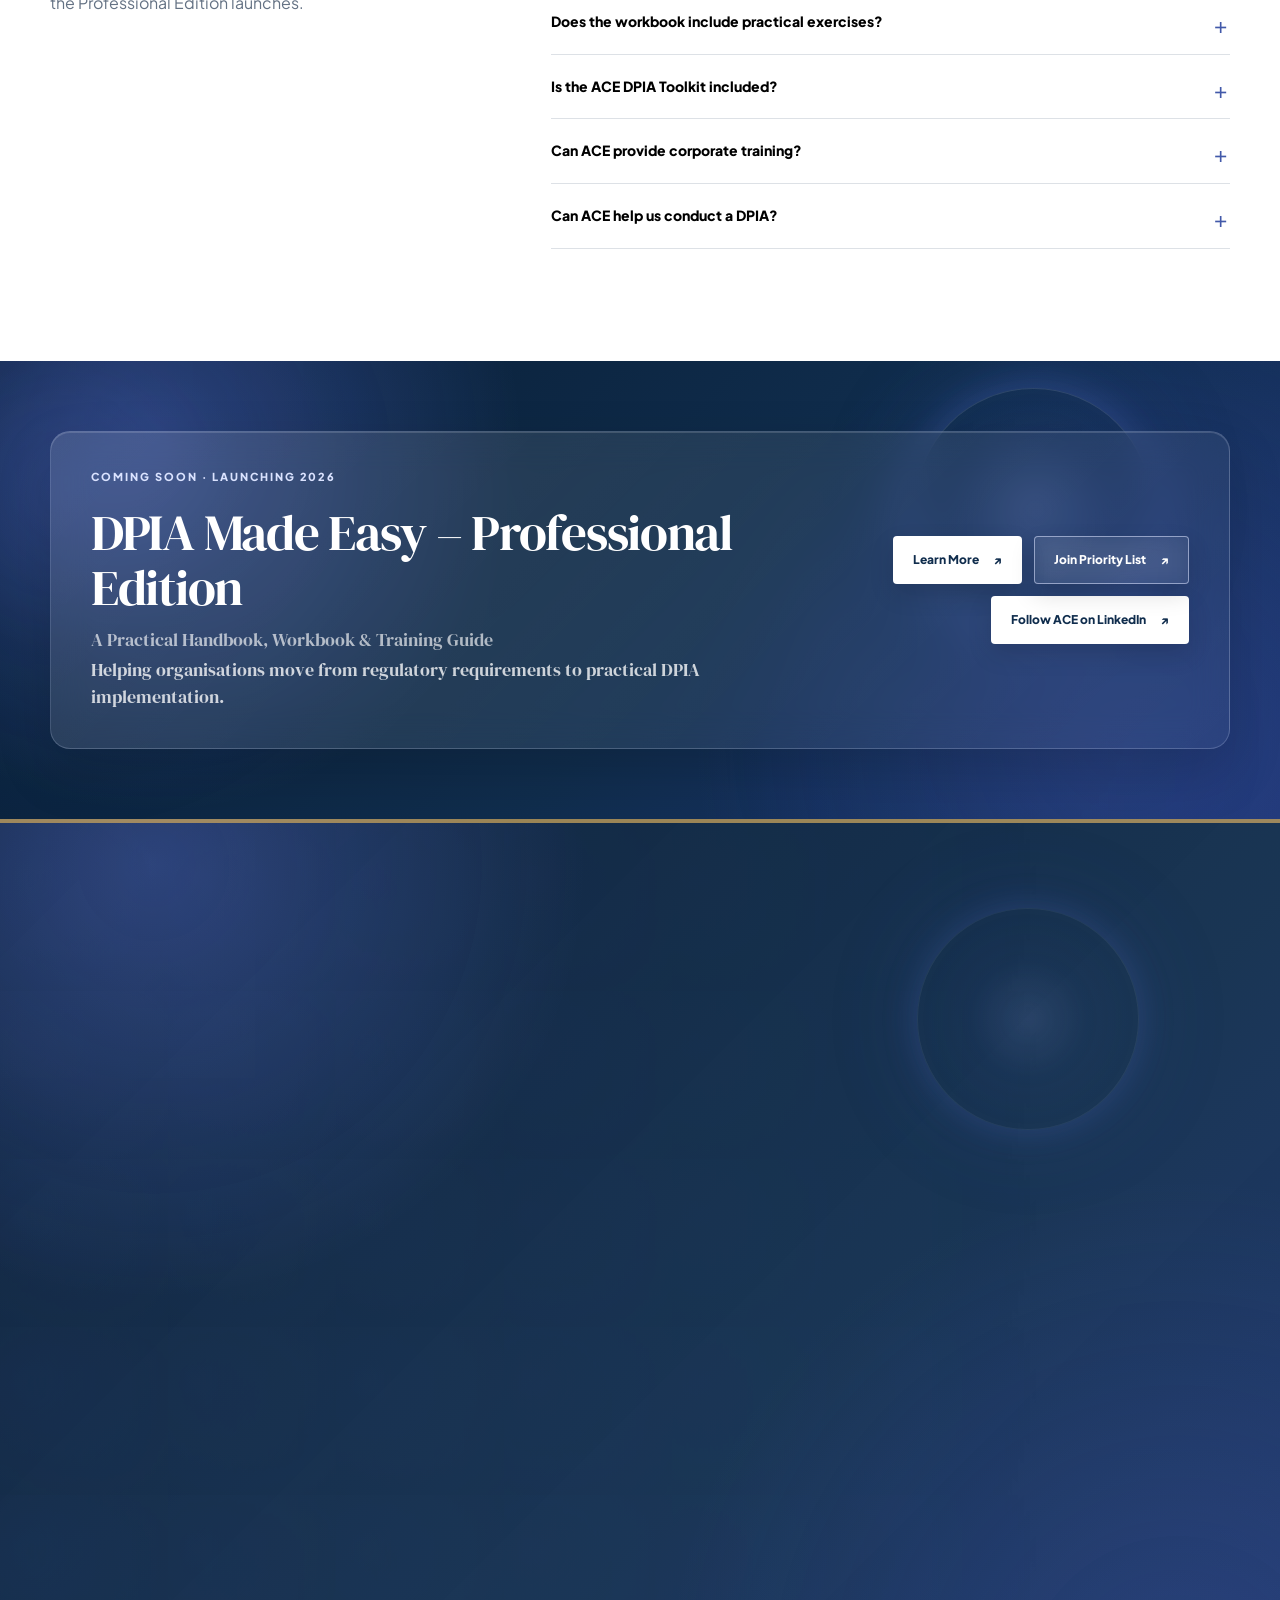
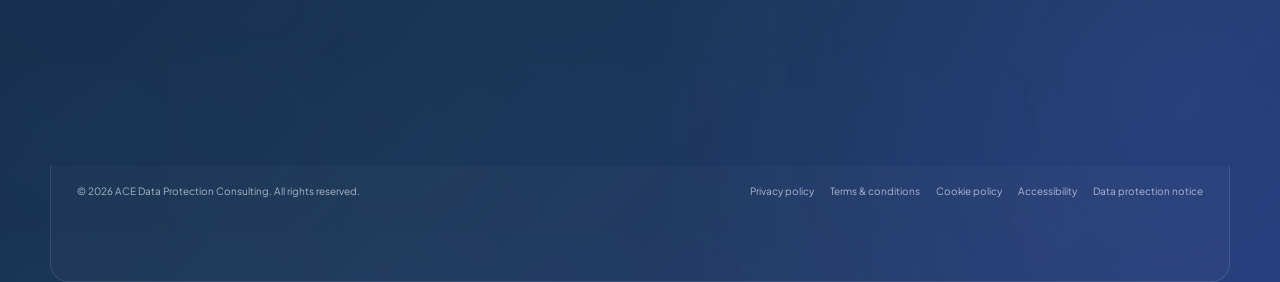
==== commit 74464498: "changes" ====
--- a/ebook/index.html
+++ b/ebook/index.html
@@ -771,7 +771,7 @@
       --author-blue-deep: #102d4d;
       position: relative;
       overflow: hidden;
-      padding: clamp(56px, 6vw, 100px) 0;
+      padding: clamp(56px, 6vw, 100px) clamp(20px, 4vw, 48px);
       background: var(--cream);
     }
 
@@ -1575,7 +1575,7 @@
     /* Keep the audience cards as a deliberate, centered composition. */
     #audience-actual .elite-grid {
       width: 100%;
-      max-width: 760px;
+      max-width: 840px;
       margin-inline: auto;
       grid-template-columns: repeat(3, minmax(0, 1fr));
       gap: 1.5rem;
@@ -1592,14 +1592,14 @@
 
     @media (max-width: 1024px) {
       #audience-actual .elite-grid {
-        max-width: 700px;
+        max-width: 760px;
         grid-template-columns: repeat(3, minmax(0, 1fr)) !important;
       }
     }
 
     @media (max-width: 768px) {
       #audience-actual .elite-grid {
-        max-width: 360px;
+        max-width: 380px;
         grid-template-columns: 1fr !important;
       }
 
@@ -1669,10 +1669,10 @@
         <span class="sr-only">Open navigation menu</span>
       </button>
       <nav class="site-menu" id="site-menu" aria-label="Main navigation" data-menu>
-        <a href="#intro-actual">About the publication</a>
-        <a href="#workbook-actual">What it covers</a>
-        <a href="./training/training.html">Training</a>
-        <a href="#faq-actual">FAQ</a>
+        <a href="#hero-actual">Learn</a>
+        <a href="#toolkit-actual">Implement</a>
+        <a href="#training-actual">Build Capability</a>
+        <a href="#consultation-actual">Get Support</a>
         <a class="nav-cta" href="#priority-actual">Join priority list <span aria-hidden="true">↗</span></a>
       </nav>
     </div>
@@ -1738,8 +1738,8 @@
 
         <div class="shell hero-inner">
           <div class="hero-copy">
-            <p class="eyebrow hero-eyebrow" style="color: var(--gold); font-size: medium;"><span class="eyebrow-rule"
-                aria-hidden="true"></span>
+            <p class="eyebrow hero-eyebrow" style="color: var(--gold); font-size: medium;"><span class="journey-step"
+                aria-hidden="true">01</span><span class="eyebrow-rule" aria-hidden="true"></span>
               LEARN</p>
             <h1 id="hero-title">
               DPIA Made Easy
@@ -1749,7 +1749,7 @@
             <p class="hero-description">Practical guidance for organisations and privacy professionals implementing Data
               Privacy Impact Assessments under the Nigeria Data Protection Act.</p>
             <div class="hero-actions">
-              <a class="button button-gold" href="#">Buy the DPIA Made Easy Professional Edition <span
+              <a class="button button-white" href="#">Buy the DPIA Made Easy Professional Edition <span
                   aria-hidden="true">↗</span></a>
               <!-- <a class="button button-gold" href="#priority-actual">Join the Priority List <span
                   aria-hidden="true">↗</span></a> -->
@@ -1824,7 +1824,7 @@
       <section id="intro-actual" class="intro section-light reveal-section reveal-from-right"
         style="display: none; opacity: 0;" aria-labelledby="publication-title">
         <div class="shell intro-grid">
-          <div class="section-label"><span>01</span><span class="label-line"></span><span>About the publication</span>
+          <div class="section-label"><span class="label-line"></span><span>About the publication</span>
           </div>
           <div class="intro-content">
             <p class="eyebrow">From Regulation to Practical Implementation</p>
@@ -2253,7 +2253,7 @@
         style="display: none; opacity: 0;" aria-labelledby="audiences-title">
         <div class="shell">
           <div class="section-heading">
-            <div class="section-label"><span>02</span><span class="label-line"></span><span>Who it is for</span></div>
+            <div class="section-label"><span class="label-line"></span><span>Who it is for</span></div>
             <div>
               <p class="eyebrow">Who Is It For? · Designed for professionals responsible for privacy, risk and
                 responsible
@@ -2446,7 +2446,7 @@
         style="display: none; opacity: 0;" aria-labelledby="benefits-title">
         <div class="shell">
           <div class="section-heading benefits-heading">
-            <div class="section-label section-label-dark"><span>03</span><span class="label-line"></span><span>Why DPIA
+            <div class="section-label section-label-dark"><span class="label-line"></span><span>Why DPIA
                 Made Easy?</span></div>
             <div>
               <p class="eyebrow eyebrow-gold">Built for the work behind the policy</p>
@@ -2573,7 +2573,10 @@
       <section id="toolkit-actual" class="toolkit section-light reveal-section reveal-from-right"
         style="display: none; opacity: 0;" aria-labelledby="toolkit-title">
         <div class="shell toolkit-grid">
-          <div class="toolkit-art" aria-hidden="true">
+          <div class="toolkit-art">
+            <p class="eyebrow hero-eyebrow toolkit-stage-label" style="color: var(--gold); font-size: medium;"><span
+                class="journey-step" aria-hidden="true">02</span><span class="eyebrow-rule" aria-hidden="true"></span>
+              IMPLEMENT</p>
             <div class="folder folder-back"></div>
             <div class="folder folder-front"><span>ACE</span><strong>Implementation<br>TOOLKIT</strong><small>Templates
                 and
@@ -2581,9 +2584,6 @@
             <div class="toolkit-stamp">COMING<br>SOON</div>
           </div>
           <div class="toolkit-copy">
-            <p class="eyebrow hero-eyebrow" style="color: var(--gold); font-size: medium;"><span class="eyebrow-rule"
-                aria-hidden="true"></span>
-              IMPLEMENT</p>
             <h2 id="toolkit-title">ACE DPIA MADE EASY IMPLEMENTATION TOOLKIT</h2>
             <p class="large-lead" style="color: #000;">Turn knowledge into action.</p>
             <p style="color: #000;">The ACE Made EASY Implementation Toolkit is the implementation component to DPIA
@@ -2653,7 +2653,7 @@
         style="display: none; opacity: 0;" aria-labelledby="training-title">
         <div class="shell training-grid">
           <div>
-            <div class="section-label"><span>04</span><span class="label-line"></span><span>DPIA Training</span></div>
+            <div class="section-label"><span>03</span><span class="label-line"></span><span>DPIA Training</span></div>
             <p class="eyebrow">Practical Professional Training</p>
             <h2 id="training-title">Learn how to apply the <em class="highlight-header">methodology</em> in practice.
             </h2>
@@ -2716,7 +2716,8 @@
         style="display: none; opacity: 0;" aria-labelledby="consultation-title">
         <div class="shell consultation-grid">
           <div>
-            <p class="eyebrow eyebrow-gold"> DPIA Consultations & Professional Services</p>
+            <p class="eyebrow eyebrow-gold"><span class="journey-step" aria-hidden="true">04</span><span
+                class="eyebrow-rule" aria-hidden="true"></span> DPIA Consultations &amp; Professional Services</p>
             <h2 id="consultation-title">Need Support With a DPIA?</h2>
             <p>ACE Data Protection Consulting offeres Expert Practical Support for organisations that don't simply want
               to learn about DPIAs but need help apply them.
--- a/ebook/css/dpia-home.css
+++ b/ebook/css/dpia-home.css
@@ -57,7 +57,7 @@
 }
 /* ACE Brand Topbar */
 .topbar {
-  background-color: #4259a9 !important;
+  background: linear-gradient(135deg, #0c1d35 0%, #102d4d 55%, #162c68 100%) !important;
   color: #ffffff; /* This ensures the text stays white and readable */
 }
 
@@ -103,15 +103,45 @@
 }
 
 .topbar {
-  background: #4259a9;
+  position: relative;
+  isolation: isolate;
+  overflow: hidden;
+  background: transparent;
   color: rgba(255, 255, 255, 0.68);
   font-size: 11px;
   letter-spacing: 0.12em;
   text-transform: uppercase;
 }
+.topbar::before,
+.topbar::after {
+  position: absolute;
+  top: 50%;
+  z-index: 0;
+  width: 150px;
+  height: 30px;
+  border: 1px solid rgba(159, 178, 255, 0.2);
+  border-radius: 50%;
+  background:
+    radial-gradient(ellipse at 50% 100%, transparent 0 43%, rgba(159, 178, 255, 0.2) 45% 49%, transparent 51%),
+    radial-gradient(ellipse at 50% 100%, transparent 0 61%, rgba(66, 89, 169, 0.25) 63% 67%, transparent 69%);
+  box-shadow: 0 0 20px rgba(66, 89, 169, 0.16);
+  content: "";
+  opacity: 0.7;
+  pointer-events: none;
+  transform: translateY(-50%);
+}
+.topbar::before {
+  left: -68px;
+}
+.topbar::after {
+  right: -68px;
+  transform: translateY(-50%) scaleX(-1);
+}
 .topbar-inner {
   min-height: 34px;
   display: flex;
+  position: relative;
+  z-index: 1;
   justify-content: space-between;
   align-items: center;
   gap: 20px;
@@ -132,6 +162,12 @@
   border-radius: 50%;
   background: var(--gold);
   box-shadow: 0 0 0 4px rgba(210, 169, 93, 0.12);
+}
+
+@media (max-width: 800px) {
+  body.mobile-menu-open {
+    overflow: hidden;
+  }
 }
 
 .site-header {
@@ -782,6 +818,17 @@
   font-weight: 400;
   letter-spacing: 0;
 }
+.journey-step {
+  display: inline-block;
+  margin-right: 9px;
+  color: var(--gold-deep);
+  font-family: var(--serif);
+  font-size: 21px;
+  font-weight: 400;
+  letter-spacing: 0;
+  line-height: 1;
+  vertical-align: middle;
+}
 .label-line {
   width: 26px;
   height: 1px;
@@ -993,6 +1040,15 @@
   display: flex;
   align-items: center;
   justify-content: center;
+}
+.toolkit-stage-label {
+  position: absolute;
+  top: 12px;
+  left: 50%;
+  z-index: 3;
+  margin: 0;
+  white-space: nowrap;
+  transform: translateX(-50%);
 }
 .folder {
   position: absolute;
@@ -1535,22 +1591,29 @@
   }
   .menu-toggle {
     display: block;
+    position: relative;
+    z-index: 41;
   }
   .site-menu {
-    position: absolute;
-    top: calc(100% + 1px);
-    right: 17px;
-    left: 17px;
+    position: fixed;
+    inset: 0;
+    z-index: 40;
     display: flex;
     flex-direction: column;
-    align-items: stretch;
+    align-items: center;
+    justify-content: flex-start;
     gap: 0;
-    padding: 9px;
-    background: #fff;
-    box-shadow: var(--shadow);
+    width: 100vw;
+    height: 100dvh;
+    padding: 112px 34px 40px;
+    overflow-y: auto;
+    background: rgba(8, 29, 52, 0.96);
+    box-shadow: inset 0 1px 0 rgba(255, 255, 255, 0.12);
+    backdrop-filter: blur(40px) saturate(115%) brightness(65%);
+    -webkit-backdrop-filter: blur(40px) saturate(115%) brightness(65%);
     opacity: 0;
     pointer-events: none;
-    transform: translateY(-7px);
+    transform: translateY(-10px);
     transition:
       opacity 0.18s var(--ease-out),
       transform 0.18s var(--ease-out);
@@ -1561,13 +1624,20 @@
     transform: translateY(0);
   }
   .site-menu a {
-    padding: 12px 13px;
+    width: min(100%, 420px);
+    padding: 18px 16px;
+    border-bottom: 1px solid rgba(220, 228, 255, 0.16);
+    color: #ffffff;
+    font-size: 1.08rem;
+    text-align: center;
   }
   .site-menu a:not(.nav-cta)::after {
     display: none;
   }
   .nav-cta {
-    margin-top: 5px;
+    margin-top: 22px;
+    border: 1px solid rgba(220, 228, 255, 0.3);
+    background: linear-gradient(135deg, #4259a9, #2f4fa2);
     text-align: center;
   }
   .section-dark,
@@ -2468,6 +2538,8 @@
   position: relative;
   isolation: isolate;
   overflow: hidden;
+  margin-bottom: 0;
+  border-bottom: 4px solid rgba(210, 169, 93, 0.72);
 
   background:
     radial-gradient(
@@ -2902,7 +2974,7 @@
 /* Keep the benefits cards in the same centered composition as the audience grid. */
 #benefits-actual .elite-grid {
   width: 100%;
-  max-width: 760px;
+  max-width: 840px;
   margin-inline: auto;
   grid-template-columns: repeat(4, minmax(0, 1fr));
   gap: 1.5rem;
@@ -2929,14 +3001,14 @@
 
 @media (max-width: 1024px) {
   #benefits-actual .elite-grid {
-    max-width: 700px;
+    max-width: 760px;
     grid-template-columns: repeat(2, minmax(0, 1fr)) !important;
   }
 }
 
 @media (max-width: 768px) {
   #benefits-actual .elite-grid {
-    max-width: 360px;
+    max-width: 380px;
     grid-template-columns: 1fr !important;
   }
 }
@@ -3371,7 +3443,9 @@
   isolation: isolate;
   overflow: hidden;
 
-  background: linear-gradient(135deg, #102d4d 0%, #2f4fa2 58%, #4259a9 100%);
+  background:
+    radial-gradient(circle at 76% 30%, rgba(66, 89, 169, 0.32), transparent 34rem),
+    linear-gradient(135deg, #0c1d35 0%, #102d4d 55%, #162c68 100%);
 }
 
 /* =========================================================
@@ -3532,7 +3606,14 @@
 
 #priority-actual .priority-form .button {
   border-radius: 4px;
+  background: linear-gradient(135deg, #0c1d35 0%, #102d4d 55%, #162c68 100%);
+  color: #ffffff;
   box-shadow: 0 10px 22px rgba(16, 45, 77, 0.14);
+}
+
+#priority-actual .priority-form .button:hover,
+#priority-actual .priority-form .button:focus-visible {
+  background: linear-gradient(135deg, #102d4d 0%, #162c68 60%, #4259a9 100%);
 }
 
 /* =========================================================
--- a/ebook/css/ace-footer.css
+++ b/ebook/css/ace-footer.css
@@ -8,8 +8,8 @@
   --ace-footer-navy: #102d4d;
   --ace-footer-deep: #081d34;
   --ace-footer-ink: #eaf0ff;
-  --ace-footer-muted: rgba(234, 240, 255, 0.7);
-  --ace-footer-faint: rgba(234, 240, 255, 0.48);
+  --ace-footer-muted: rgba(234, 240, 255, 0.86);
+  --ace-footer-faint: rgba(234, 240, 255, 0.68);
   --ace-footer-line: rgba(220, 228, 255, 0.17);
   --ace-footer-surface: rgba(255, 255, 255, 0.07);
   --ace-footer-glass: rgba(255, 255, 255, 0.075);
@@ -168,11 +168,9 @@
   padding: 28px 30px;
   border: 1px solid rgba(220, 228, 255, 0.18);
   border-radius: 18px;
-  background: linear-gradient(
-    135deg,
-    rgba(255, 255, 255, 0.105),
-    rgba(255, 255, 255, 0.035)
-  );
+  background:
+    radial-gradient(circle at 18% 0%, rgba(108, 132, 255, 0.28), transparent 17rem),
+    linear-gradient(135deg, #0c1d35 0%, #102d4d 55%, #162c68 100%);
   box-shadow:
     inset 0 1px 0 rgba(255, 255, 255, 0.1),
     0 18px 45px rgba(0, 0, 0, 0.12);
@@ -297,7 +295,7 @@
   width: fit-content;
   margin-bottom: 11px;
   color: var(--ace-footer-muted);
-  font-size: 11px;
+  font-size: 12px;
   line-height: 1.5;
   transition:
     color 180ms ease,
@@ -368,7 +366,7 @@
 .ace-footer__newsletter p {
   margin: 8px 0 14px;
   color: var(--ace-footer-muted);
-  font-size: 11px;
+  font-size: 12px;
   line-height: 1.6;
 }
 
@@ -379,7 +377,8 @@
 
 .ace-footer__newsletter-form input {
   min-width: 0;
-  flex: 1;
+  flex: 0 1 260px;
+  max-width: 260px;
   min-height: 44px;
   padding: 11px 12px;
   border: 1px solid rgba(220, 228, 255, 0.24);
@@ -464,7 +463,7 @@
 .ace-footer__contact a,
 .ace-footer__contact span {
   color: var(--ace-footer-muted);
-  font-size: 11px;
+  font-size: 12px;
 }
 
 .ace-footer__contact a:hover,
@@ -515,7 +514,7 @@
   flex-wrap: wrap;
   justify-content: space-between;
   gap: 14px 24px;
-  padding: 18px 26px 22px;
+  padding: 18px 26px 82px;
   border: 1px solid rgba(220, 228, 255, 0.12);
   border-top: 0;
   border-radius: 0 0 18px 18px;
@@ -645,9 +644,18 @@
     grid-template-columns: 1fr 1fr;
   }
 
+  .ace-footer__bottom {
+    padding-bottom: 96px;
+  }
+
   .ace-footer__newsletter-form {
     align-items: stretch;
     flex-direction: column;
+  }
+
+  .ace-footer__newsletter-form input {
+    width: 100%;
+    max-width: none;
   }
 
   .ace-footer__newsletter-form button {
